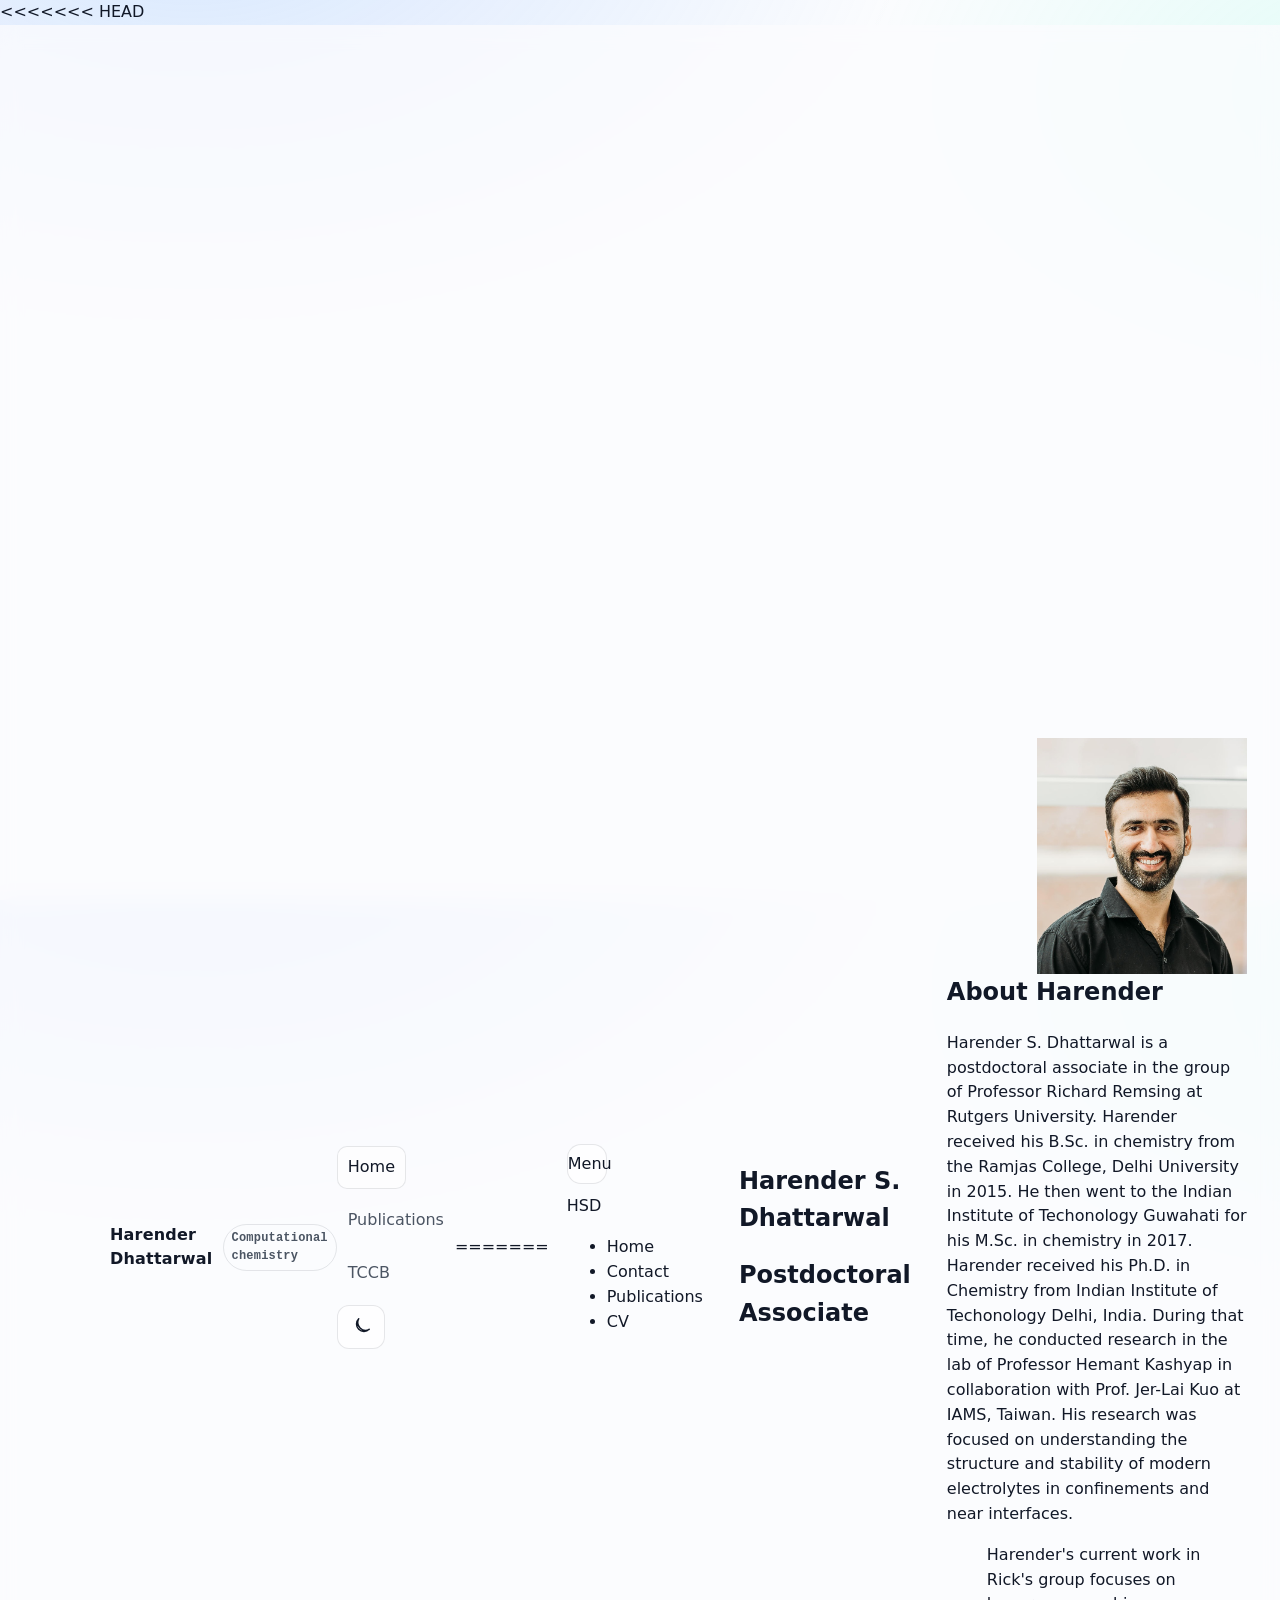
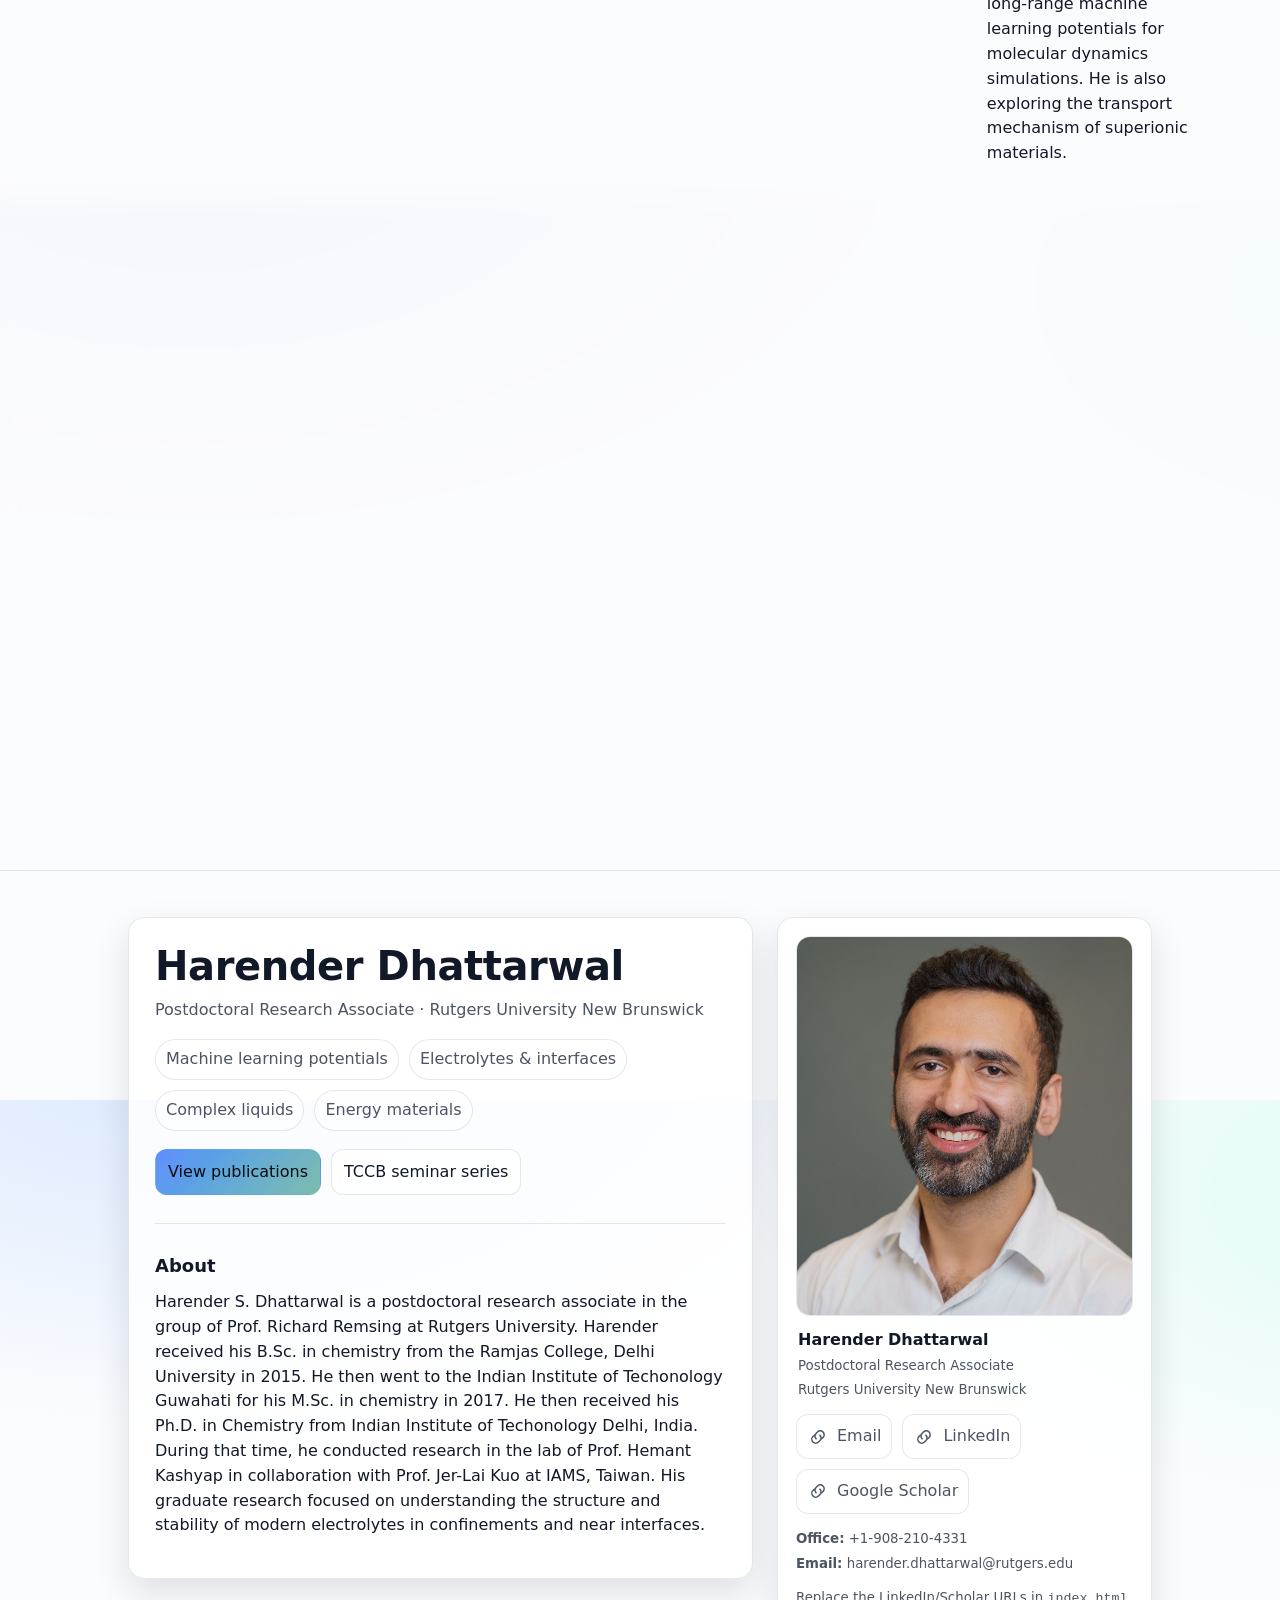
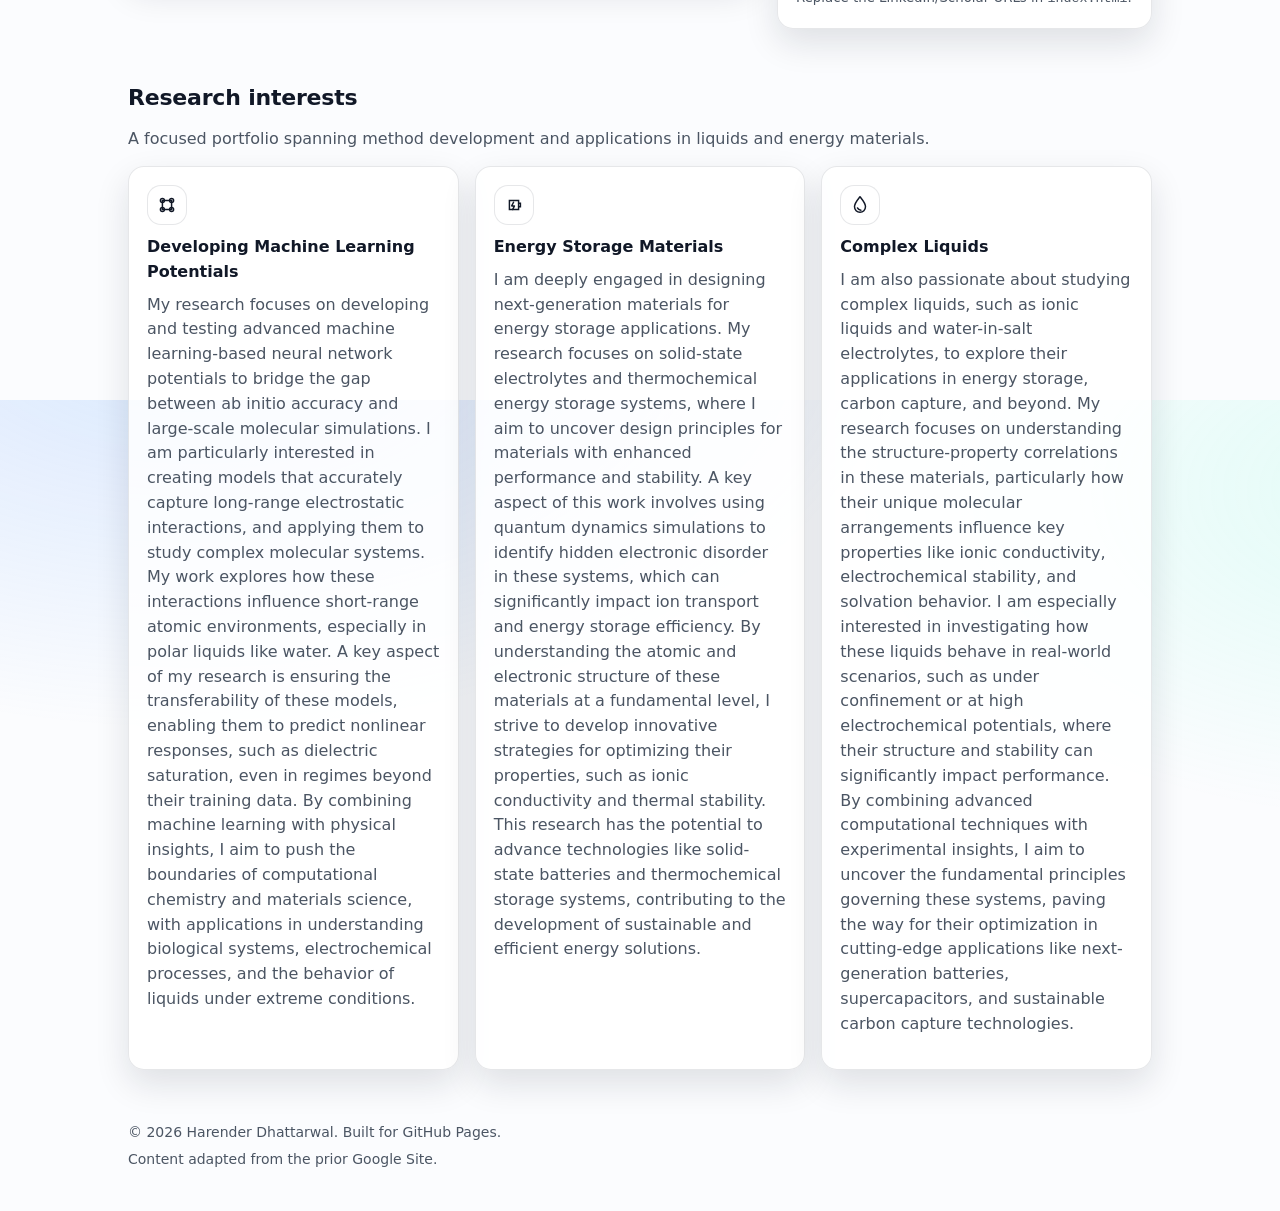
==== index.html @ f53a87b5 "Update index.html" ====
<!doctype html>
<html lang="en">
<head>
  <meta charset="utf-8">
  <meta name="viewport" content="width=device-width,initial-scale=1">
  <title>Harender Dhattarwal | Postdoctoral Research Associate</title>
  <meta name="description" content="Harender Dhattarwal – Postdoctoral Research Associate at Rutgers University New Brunswick.">
  <meta name="color-scheme" content="dark light">
  <link rel="stylesheet" href="assets/css/main.css">
  <link rel="icon" href="assets/favicon.svg" type="image/svg+xml">
  <script defer src="assets/js/main.js"></script>
</head>
<body>
<a class="skip-link" href="#content">Skip to content</a>

<<<<<<< HEAD
<header class="nav">
  <div class="container nav-inner">
    <a class="brand" href="./">
      <span>Harender Dhattarwal</span>
      <span class="badge">Computational chemistry</span>
    </a>
    <nav class="nav-links" aria-label="Primary">
      <a href="./" aria-current="page">Home</a>
      <a href="publications/">Publications</a>
      <a href="tccb/">TCCB</a>
      <button class="btn" id="themeToggle" type="button" aria-label="Toggle theme">
        <svg width="22" height="22" viewBox="0 0 24 24" fill="none" aria-hidden="true">
  <path d="M21 14.5A8.5 8.5 0 0 1 9.5 3a7 7 0 1 0 11.5 11.5Z" stroke="currentColor" stroke-width="1.6" stroke-linejoin="round"/>
</svg>
      </button>
    </nav>
=======

      <!-- Header-->
      <header class="main-header">
        <div class="first-nav">
          <div class="container">
              <!-- <a class="first-nav__navcontrol icon icon_menu js-navcontrol" href="#">Menu</a> -->
              <a class="first-nav__navcontrol icon icon_menu js-navcontrol">Menu</a>
          </div>
        </div>
        <div class="second-nav js-nav">
          <div class="container">
            <a class="second-nav__logo">
            <span>HSD</span></a>
            <nav class="menu">
              <ul>
                <li><a class="js-link js-anchor is-selected" href="#home">Home</a></li>
                <!-- <li><a class="js-link js-anchor" href="#about">About</a></li>
                <li><a class="js-link js-anchor" href="#research">Research</a></li>
                <li><a class="js-link js-anchor" href="#news">Recent News</a></li> -->
                <li><a class="js-link js-anchor" href="#contacts">Contact</a></li>
                <li><a class="js-link js-anchor" href="publications.html">Publications</a></li>
                <li><a class="js-link js-anchor" href="static/files/CV.pdf">CV</a></li>
              </ul>
            </nav>
          </div>
        </div>
      </header>


      <!-- Home section-->
      <section class="home-section" id="home">
      <div class="home-section__bg"></div>
      <div class="home-section__overlay">
      <div class="container">
        <header class="home-section__header">
          <h1>Harender S. Dhattarwal</h1>
          <h2>Postdoctoral Associate</h2>
        </header>
      </div>
      </div>
      </section>


      <!-- About section-->
      <section class="about-section" id="about">
        <div class="container">
          <img src="static/images/ProfilePic.jpg" alt="Avatar" class="" style="width:210px;float:left;margin-left:90px;margin-top:5px">
          <div class="about-card">
            <header class="about-card__header">
              <h2>About Harender</h2>
              <!-- <h4>Curabitur accumsan nulla ut velit facilisis</h4> -->
            </header>
          <div class="about-card__info">
            <p>Harender S. Dhattarwal is a postdoctoral associate in the group of Professor Richard Remsing at Rutgers University.
              Harender received his B.Sc. in chemistry from the Ramjas College, Delhi University in 2015. He then went to the Indian Institute of Techonology Guwahati for his M.Sc. in chemistry in 2017.
              Harender received his Ph.D. in Chemistry from Indian Institute of Techonology Delhi, India. During that time, he conducted research in the lab of Professor Hemant Kashyap in collaboration with Prof. Jer-Lai Kuo at IAMS, Taiwan. His research was focused on understanding the structure and stability of modern electrolytes in confinements and near interfaces.</p>
            <blockquote>
              <p>Harender's current work in Rick's group focuses on long-range machine learning potentials for molecular dynamics simulations. He is also exploring the transport mechanism of superionic materials.</p>
            </blockquote>
            <!-- <p class="about-card__info-status">
              <span>Current status:</span> Available for hire
            </p> -->
          </div>
        </div>
      </div>
      </section>

      <!-- Bio-data-->
<!--      <div class="advantages">
        <h2>Bio-sketch</h2>
        <blockquote>
          <p>Postdoctoral Associate, Supervisor: Prof Richard C. Remsing: Rutgers University - New Brunswick, New Jersy, USA </p>
          <p>PhD, Supervisor: Prof Hemant K. Kashyap: Indian Institute of Techonology Delhi, New Delhi, India, Co-Supervisor: Prof Jer-Lai Kuo, Institute of Atomic and Molecular Sciences, Taipei, Taiwan </p>
        </blockquote>
          </div> -->


      <!-- Projects section-->
      <section class="common-section" id="research">
      <div class="container">
        <header class="common-section__header">
          <h2>Research interests</h2>
          <!-- <h4>Lorem ipsum dolor sit amet, consectetur adipiscing elit. Curabitur aliquam interdum tortor</h4> -->
        </header>

      <div class="grid-container-custom">

        <ul class="projects">
          <li class="projects__step projects__step_first">
            <div class="projects__step-icon icon icon_ml is-active"></div>
          </li>
          <li class="projects__step-info projects__step-info_first is-active">
            <h3><span>Machine Learning</span> &mdash; Neural Network Potentials</h3>
            <p>Our work in this area involves developing machine learning models which can implicitly describing long-range interactions in solutions and material interfaces.</p>
          </li>
          <li class="projects__step projects__step_second">
            <div class="projects__step-icon icon icon_batt">
            </div>
          </li>
          <li class="projects__step-info projects__step-info_second">
            <h3><span>Energy Storage Materials</span> &mdash; Solid state electrolytes</h3>
            <p>We work on understanding the conduction mechanism in solid state superionic counductors. I also work on understanding the formation mechanism of solid electrolytes interphase (SEI) in dilute and high concenctration electrolytes which are suitable for lithium metal batteries.</p>
          </li>
          <li class="projects__step projects__step_third">
            <div class="projects__step-icon icon icon_he"></div>
          </li>
          <li class="projects__step-info projects__step-info_third">
            <h3><span>Complex Liquids</span> &mdash; Water-in-salt, Ionic Liquds, and Hybrid Solutions</h3>
            <p>My work in this area is focussed on understanding the microscopic arrangement of particles underpinning of structural behavior of complex liquids.</p>
          </li>
        </ul>
      </div>
      </div>
      </section>


      <!-- News section-->
      <section class="common-section" id="news">
        <div class="container">
          <header class="common-section__header">
            <h2>Recent News</h2>
            <!-- <p>Aenean sagittis, turpis ac fermentum elementum, lorem urna lobortis eros, nec ultrices sem tortor sit amet elit</p> -->
          </header>
          <div class="grid-container">

            <ul class="testimonials">
              <li class="testimonials__item">
                <!-- <img src="static/images/logos/placeholder.png" alt="Lorem ipsum dolor sit amet"> -->
                <p><b>New review in The Chemical Record</b></p>
                <p>Biocompatible ionic liquids containing cholinium cation and amino acid anions are non-toxic and environment friendly. In this review we deliberate the advancement to comprehend the molecular-level arrangement of these biocompatible ionic liquids.</p>
                <blockquote>
                  <cite>
                    <span class="name">Mar 17,</span>
                    <span class="role"> 2023</span>
                  </cite>
                </blockquote>
              </li>
              <li class="testimonials__item">
                <!-- <img src="static/images/logos/placeholder.png" alt="Lorem ipsum dolor sit amet"> -->
                <p><b>Our article on long-range neural network is now available on arXiv</b></p>
                  <!-- <p class="icon icon_ql"> -->
                  <p>We use self consistent field neural network (SCFNN) model trained on long-range interaction to predict the dielectric saturation in water.</p>
                  <blockquote>
                  <cite>
                    <span class="name">Jan 17,</span>
                    <span class="role"> 2023</span>
                  </cite>
                </blockquote>
              </li>
            </ul>

            <ul class="testimonials">
              <li class="testimonials__item">
                <!-- <img src="static/images/logos/placeholder.png" alt="Lorem ipsum dolor sit amet"> -->
                <!-- <p class="icon icon_ql"> -->
                  <p><b>New article on IL salt mixture</b></p>
                  <p>Our new article in JCP where we examine the microscopic structure and dynamics of pure Pyrr<sub>1,3</sub>FTA IL and its mixture with NaFTA salt using atomistic molecular dynamics simulations.</p>
                <blockquote>
                <cite>
                    <span class="name">Jun 10,</span>
                    <span class="role"> 2022</span>
                  </cite>
                </blockquote>
              </li>

              <li class="testimonials__item">
                <!-- <img src="static/images/logos/placeholder.png" alt="Lorem ipsum dolor sit amet"> -->
                  <!-- <p class="icon icon_ql"> -->
                  <p><b>ChemPhysChem review on hyrdrophobic DESs</b></p>
                  <p>A collective outlook on the most recent advancement in understanding the microstructure and dynamics associated with hydrophobic deep eutectic solvents (HDESs) is presented. An overview on how the integration of experiments and computational techniques can help understand the mechanism of extraction using HDESs is also provided.</p>
                <blockquote>
                <cite>
                    <span class="name">Jan 17,</span>
                    <span class="role"> 2023</span>
                  </cite>
                </blockquote>
              </li>
            </ul>
          </div>
        </div>
      </section>

      <!-- Contacts section-->
      <div class="contacts-section" id="contacts">
        <div class="container"><section class="contact-card">
          <header class="contact-card__header">
            <h2>Contact information</h2>
            <!-- <h4>Mauris leo nisl, malesuada id faucibus non, gravida sit amet lectus</h4> -->
          </header>
          <div class="contact-info">
            <!-- <div class="contact-info__logo">HSD</div> -->
            <div class="contact-info__group">
              <!-- <div class="contact-info__additional">
              <p>Have any question?</p>
              <p>Want to collaborate?</p>
            </div> -->
            <div class="contact-info__vcard vcard">
              <h4 class="fn org">Harender Singh Dhattarwal</h4>
              <p class="role title">Department of Chemistry and Chemical Biology</p>
              <p class="role title">Rutgers University-New Brunswick</p>
              <p class="icon icon_location">
                <a class="adr js-anchor" href="#gmap">
                  <span class="country-name">Piscataway</span>,&nbsp;
                  <span class="locality">NJ (USA)</span>
                </a>
              </p>
              <p class="icon icon_mail">
                <a class="email" href="mailto:harender.dhattarwal@rutgers.edu">harender.dhattarwal@rutgers.edu</a>
              </p>
              <!-- <p class="icon icon_mail">
                <a class="email" href="mailto:1harendersingh1@gmail.com">1harendersingh1@gmail.com</a>
              </p> -->
              <p class="icon icon_phone">
                <a class="email" href="tel:+19082104331">+1-908-201-4331</a>
              </p>
              <!-- <p class="icon icon_phone">
                <a class="email" href="tel:+918826772839">+91-882-677-2839</a>
              </p> -->
            </div>
            <ul class="contact-info__social">
              <li>
                <a class="ai ai-google-scholar ai-2x" rel="nofollow" href="https://scholar.google.com/citations?hl=en&user=Y4dvObYAAAAJ&view_op=list_works&authuser=1&sortby=pubdate">My Google Scholar</a>
              </li>
              <li>
                <a class="ai ai-researchgate ai-2x" rel="nofollow" href="https://www.researchgate.net/profile/Harender-Dhattarwal">My ResearchGate</a>
              </li>
              <li>
                <a class="icon icon_twi" rel="nofollow" href="https://twitter.com/HSDhattarwal">My Twitter</a>
              </li>
              <li>
                <a class="icon icon_in" rel="nofollow" href="https://www.linkedin.com/in/hrendrsingh/">My Linkedin profile</a>
              </li>
              <li>
                <a class="ai ai-orcid ai-2x" rel="nofollow" href="https://orcid.org/0000-0001-6074-6734">My OrcID</a>
              </li>
              <li>
                <a class="ai ai-cv ai-2x" rel="nofollow" href="static/files/CV.pdf">My CV</a>
              </li>
            </ul>
          </div>
        </div>
      </section>
    </div>
    <div class="gmap" id="gmap"></div>
>>>>>>> 19b458a75512083376f544cc6478de2cb9ed1075
  </div>
</header>

<main id="content">
  <section class="hero">
    <div class="container hero-grid">
      <div class="card hero-card">
        <h1>Harender Dhattarwal</h1>
        <div class="lead">Postdoctoral Research Associate · Rutgers University New Brunswick</div>
        <div class="kv" aria-label="Highlights">
          <div class="pill">Machine learning potentials</div>
          <div class="pill">Electrolytes & interfaces</div>
          <div class="pill">Complex liquids</div>
          <div class="pill">Energy materials</div>
        </div>
        <div class="actions">
          <a class="btn primary" href="publications/">View publications</a>
          <a class="btn" href="tccb/">TCCB seminar series</a>
        </div>
        <hr>
        <h2 style="margin:0 0 10px; font-size:18px">About</h2>
        <p>Harender S. Dhattarwal is a postdoctoral research associate in the group of Prof. Richard Remsing at Rutgers University. Harender received his B.Sc. in chemistry from the Ramjas College, Delhi University in 2015. He then went to the Indian Institute of Techonology Guwahati for his M.Sc. in chemistry in 2017. He then received his Ph.D. in Chemistry from Indian Institute of Techonology Delhi, India. During that time, he conducted research in the lab of Prof. Hemant Kashyap in collaboration with Prof. Jer-Lai Kuo at IAMS, Taiwan. His graduate research focused on understanding the structure and stability of modern electrolytes in confinements and near interfaces.</p>
      </div>

      <aside class="card profile" aria-label="Profile card">
        <img src="assets/img/headshot.png" alt="Portrait photo">
        <div class="meta">
          <div class="name">Harender Dhattarwal</div>
          <small>Postdoctoral Research Associate</small><br>
          <small>Rutgers University New Brunswick</small>
        </div>
        <div class="social" aria-label="Links">
          <a href="mailto:harender.dhattarwal@rutgers.edu"><svg width="22" height="22" viewBox="0 0 24 24" fill="none" aria-hidden="true">
  <path d="M10 14a4 4 0 0 1 0-6l1.5-1.5a4 4 0 0 1 6 6L16 14" stroke="currentColor" stroke-width="1.6" stroke-linecap="round" stroke-linejoin="round"/>
  <path d="M14 10a4 4 0 0 1 0 6L12.5 17.5a4 4 0 0 1-6-6L8 10" stroke="currentColor" stroke-width="1.6" stroke-linecap="round" stroke-linejoin="round"/>
</svg> Email</a>
          <a href="https://www.linkedin.com/in/REPLACE_ME/" target="_blank" rel="noopener"><svg width="22" height="22" viewBox="0 0 24 24" fill="none" aria-hidden="true">
  <path d="M10 14a4 4 0 0 1 0-6l1.5-1.5a4 4 0 0 1 6 6L16 14" stroke="currentColor" stroke-width="1.6" stroke-linecap="round" stroke-linejoin="round"/>
  <path d="M14 10a4 4 0 0 1 0 6L12.5 17.5a4 4 0 0 1-6-6L8 10" stroke="currentColor" stroke-width="1.6" stroke-linecap="round" stroke-linejoin="round"/>
</svg> LinkedIn</a>
          <a href="https://scholar.google.com/citations?user=REPLACE_ME" target="_blank" rel="noopener"><svg width="22" height="22" viewBox="0 0 24 24" fill="none" aria-hidden="true">
  <path d="M10 14a4 4 0 0 1 0-6l1.5-1.5a4 4 0 0 1 6 6L16 14" stroke="currentColor" stroke-width="1.6" stroke-linecap="round" stroke-linejoin="round"/>
  <path d="M14 10a4 4 0 0 1 0 6L12.5 17.5a4 4 0 0 1-6-6L8 10" stroke="currentColor" stroke-width="1.6" stroke-linecap="round" stroke-linejoin="round"/>
</svg> Google Scholar</a>
        </div>
        <div style="margin-top:12px">
          <small><b>Office:</b> +1-908-210-4331<br>
          <b>Email:</b> harender.dhattarwal@rutgers.edu</small>
        </div>
        <div style="margin-top:10px">
          <small>Replace the LinkedIn/Scholar URLs in <span style="font-family:var(--mono)">index.html</span>.</small>
        </div>
      </aside>
    </div>
  </section>

  <section class="section">
    <div class="container">
      <h2>Research interests</h2>
      <p class="sub">A focused portfolio spanning method development and applications in liquids and energy materials.</p>
      <div class="grid-3">
        <div class="card interest">
  <div class="icon"><svg width="22" height="22" viewBox="0 0 24 24" fill="none" aria-hidden="true">
  <path d="M7 7h10M7 17h10" stroke="currentColor" stroke-width="1.6" stroke-linecap="round"/>
  <path d="M7 7v10M17 7v10" stroke="currentColor" stroke-width="1.6" stroke-linecap="round"/>
  <circle cx="7" cy="7" r="2.2" stroke="currentColor" stroke-width="1.6"/>
  <circle cx="17" cy="7" r="2.2" stroke="currentColor" stroke-width="1.6"/>
  <circle cx="7" cy="17" r="2.2" stroke="currentColor" stroke-width="1.6"/>
  <circle cx="17" cy="17" r="2.2" stroke="currentColor" stroke-width="1.6"/>
</svg></div>
  <h3>Developing Machine Learning Potentials</h3>
  <p>My research focuses on developing and testing advanced machine learning-based neural network potentials to bridge the gap between ab initio accuracy and large-scale molecular simulations. I am particularly interested in creating models that accurately capture long-range electrostatic interactions, and applying them to study complex molecular systems. My work explores how these interactions influence short-range atomic environments, especially in polar liquids like water. A key aspect of my research is ensuring the transferability of these models, enabling them to predict nonlinear responses, such as dielectric saturation, even in regimes beyond their training data. By combining machine learning with physical insights, I aim to push the boundaries of computational chemistry and materials science, with applications in understanding biological systems, electrochemical processes, and the behavior of liquids under extreme conditions.</p>
</div>
<div class="card interest">
  <div class="icon"><svg width="22" height="22" viewBox="0 0 24 24" fill="none" aria-hidden="true">
  <path d="M7 7h10v10H7V7Z" stroke="currentColor" stroke-width="1.6" />
  <path d="M17 10h2v4h-2" stroke="currentColor" stroke-width="1.6" stroke-linecap="round"/>
  <path d="M11.5 9l-2 4h3l-2 4" stroke="currentColor" stroke-width="1.6" stroke-linecap="round" stroke-linejoin="round"/>
</svg></div>
  <h3>Energy Storage Materials</h3>
  <p>I am deeply engaged in designing next-generation materials for energy storage applications. My research focuses on solid-state electrolytes and thermochemical energy storage systems, where I aim to uncover design principles for materials with enhanced performance and stability. A key aspect of this work involves using quantum dynamics simulations to identify hidden electronic disorder in these systems, which can significantly impact ion transport and energy storage efficiency. By understanding the atomic and electronic structure of these materials at a fundamental level, I strive to develop innovative strategies for optimizing their properties, such as ionic conductivity and thermal stability. This research has the potential to advance technologies like solid-state batteries and thermochemical storage systems, contributing to the development of sustainable and efficient energy solutions.</p>
</div>
<div class="card interest">
  <div class="icon"><svg width="22" height="22" viewBox="0 0 24 24" fill="none" aria-hidden="true">
  <path d="M12 3c2.5 3.2 6 6.6 6 11a6 6 0 1 1-12 0c0-4.4 3.5-7.8 6-11Z" stroke="currentColor" stroke-width="1.6" stroke-linejoin="round"/>
  <path d="M9.2 15.2c.7 1.5 2 2.3 3.8 2.5" stroke="currentColor" stroke-width="1.6" stroke-linecap="round"/>
</svg></div>
  <h3>Complex Liquids</h3>
  <p>I am also passionate about studying complex liquids, such as ionic liquids and water-in-salt electrolytes, to explore their applications in energy storage, carbon capture, and beyond. My research focuses on understanding the structure-property correlations in these materials, particularly how their unique molecular arrangements influence key properties like ionic conductivity, electrochemical stability, and solvation behavior. I am especially interested in investigating how these liquids behave in real-world scenarios, such as under confinement or at high electrochemical potentials, where their structure and stability can significantly impact performance. By combining advanced computational techniques with experimental insights, I aim to uncover the fundamental principles governing these systems, paving the way for their optimization in cutting-edge applications like next-generation batteries, supercapacitors, and sustainable carbon capture technologies.</p>
</div>
      </div>
    </div>
  </section>
</main>

<footer class="footer">
  <div class="container">
    <div>© 2026 Harender Dhattarwal. Built for GitHub Pages.</div>
    <div style="margin-top:6px">Content adapted from the prior Google Site.</div>
  </div>
</footer>
</body>
</html>
---- assets/css/main.css ----
:root{
  --bg: #0b0d10;
  --panel: #12161c;
  --text: #e9eef5;
  --muted: #b8c2cf;
  --border: rgba(255,255,255,.10);
  --shadow: 0 14px 34px rgba(0,0,0,.40);
  --accent: #6aa7ff;
  --accent-2: #6dffd7;
  --maxw: 1060px;
  --radius: 16px;
  --radius-sm: 12px;
  --mono: ui-monospace, SFMono-Regular, Menlo, Monaco, Consolas, "Liberation Mono", "Courier New", monospace;
  --sans: ui-sans-serif, system-ui, -apple-system, Segoe UI, Roboto, Helvetica, Arial, "Apple Color Emoji","Segoe UI Emoji";
}

@media (prefers-color-scheme: light){
  :root{
    --bg: #fbfcfe;
    --panel: #ffffff;
    --text: #111827;
    --muted: #4b5563;
    --border: rgba(17,24,39,.10);
    --shadow: 0 14px 34px rgba(17,24,39,.12);
    --accent: #1f5eff;
    --accent-2: #007a5a;
  }
}

[data-theme="light"]{
  --bg: #fbfcfe;
  --panel: #ffffff;
  --text: #111827;
  --muted: #4b5563;
  --border: rgba(17,24,39,.10);
  --shadow: 0 14px 34px rgba(17,24,39,.12);
  --accent: #1f5eff;
  --accent-2: #007a5a;
}
[data-theme="dark"]{
  --bg: #0b0d10;
  --panel: #12161c;
  --text: #e9eef5;
  --muted: #b8c2cf;
  --border: rgba(255,255,255,.10);
  --shadow: 0 14px 34px rgba(0,0,0,.40);
  --accent: #6aa7ff;
  --accent-2: #6dffd7;
}

*{box-sizing:border-box}
html,body{height:100%}
body{
  margin:0;
  font-family: var(--sans);
  background: radial-gradient(1200px 700px at 15% -10%, rgba(106,167,255,.25), transparent 60%),
              radial-gradient(1000px 600px at 110% 10%, rgba(109,255,215,.18), transparent 55%),
              var(--bg);
  color: var(--text);
  line-height: 1.55;
}

a{color:inherit; text-decoration:none}
a:hover{color: var(--accent)}
p{margin:0 0 14px}
small{color: var(--muted)}
hr{border:0; border-top:1px solid var(--border); margin:28px 0}

.container{max-width: var(--maxw); margin:0 auto; padding:0 18px}

.skip-link{
  position:absolute; left:-999px; top:auto; width:1px; height:1px; overflow:hidden;
}
.skip-link:focus{
  left:18px; top:16px; width:auto; height:auto;
  background: var(--panel); border:1px solid var(--border);
  padding:10px 12px; border-radius:10px; z-index:999;
}

.nav{
  position:sticky; top:0; z-index:50;
  backdrop-filter: blur(10px);
  background: color-mix(in srgb, var(--bg) 78%, transparent);
  border-bottom: 1px solid var(--border);
}
.nav-inner{
  display:flex; align-items:center; justify-content:space-between;
  padding:12px 0;
}
.brand{
  display:flex; gap:10px; align-items:center;
  font-weight: 650;
  letter-spacing: .2px;
}
.badge{
  font-family: var(--mono);
  font-size: 12px;
  padding: 4px 8px;
  border: 1px solid var(--border);
  border-radius: 999px;
  color: var(--muted);
}
.nav-links{display:flex; gap:10px; align-items:center; flex-wrap:wrap}
.nav-links a{
  padding:8px 10px;
  border-radius: 10px;
  border: 1px solid transparent;
  color: var(--muted);
}
.nav-links a[aria-current="page"]{
  color: var(--text);
  border-color: var(--border);
  background: color-mix(in srgb, var(--panel) 60%, transparent);
}
.btn{
  display:inline-flex; gap:8px; align-items:center; justify-content:center;
  padding:10px 12px;
  border-radius: 12px;
  border:1px solid var(--border);
  background: color-mix(in srgb, var(--panel) 70%, transparent);
  color: var(--text);
  box-shadow: none;
  cursor:pointer;
}
.btn:hover{border-color: color-mix(in srgb, var(--accent) 45%, var(--border));}
.btn:active{transform: translateY(1px)}
.btn.primary{
  background: linear-gradient(135deg, color-mix(in srgb, var(--accent) 70%, transparent), color-mix(in srgb, var(--accent-2) 50%, transparent));
  border-color: transparent;
  color: #0b0d10;
}

.hero{
  padding:46px 0 26px;
}
.hero-grid{
  display:grid;
  grid-template-columns: 1.25fr .75fr;
  gap: 24px;
  align-items: start;
}
@media (max-width: 900px){
  .hero-grid{grid-template-columns: 1fr; }
}

.card{
  background: color-mix(in srgb, var(--panel) 82%, transparent);
  border: 1px solid var(--border);
  border-radius: var(--radius);
  box-shadow: var(--shadow);
}

.hero-card{
  padding: 26px;
}
.hero h1{
  margin:0;
  font-size: 40px;
  line-height: 1.1;
  letter-spacing: -0.4px;
}
@media (max-width: 520px){
  .hero h1{font-size: 34px;}
}
.lead{
  color: var(--muted);
  margin-top: 10px;
  font-size: 16px;
}
.kv{
  margin-top: 16px;
  display:flex;
  gap:10px;
  flex-wrap:wrap;
}
.kv .pill{
  border:1px solid var(--border);
  border-radius: 999px;
  padding: 7px 10px;
  color: var(--muted);
  background: color-mix(in srgb, var(--panel) 60%, transparent);
}
.actions{
  margin-top: 18px;
  display:flex; gap:10px; flex-wrap:wrap;
}

.profile{
  padding: 18px;
}
.profile img{
  width:100%;
  border-radius: 14px;
  border:1px solid var(--border);
  display:block;
}
.profile .meta{
  padding: 12px 2px 0;
}
.profile .meta .name{
  font-weight: 650;
}
.profile .social{
  margin-top: 12px;
  display:flex; gap:10px; flex-wrap:wrap;
}
.profile .social a{
  display:inline-flex; gap:8px; align-items:center;
  padding: 9px 10px;
  border-radius: 12px;
  border:1px solid var(--border);
  color: var(--muted);
  background: color-mix(in srgb, var(--panel) 70%, transparent);
}
.profile .social a:hover{color: var(--text); border-color: color-mix(in srgb, var(--accent) 45%, var(--border));}

.section{
  padding: 26px 0;
}
.section h2{
  margin:0 0 12px;
  font-size: 22px;
  letter-spacing: -.2px;
}
.section .sub{
  color: var(--muted);
  margin: 0 0 14px;
}

.grid-3{
  display:grid;
  grid-template-columns: repeat(3, 1fr);
  gap: 16px;
}
@media (max-width: 980px){
  .grid-3{grid-template-columns: 1fr; }
}
.interest{
  padding: 18px;
}
.icon{
  width: 40px; height: 40px;
  border-radius: 14px;
  display:grid; place-items:center;
  border:1px solid var(--border);
  background: color-mix(in srgb, var(--panel) 70%, transparent);
  margin-bottom: 10px;
}
.interest h3{margin:0 0 8px; font-size: 16px;}
.interest p{color: var(--muted);}

.footer{
  padding: 26px 0 40px;
  color: var(--muted);
  font-size: 14px;
}
.footer a{color: var(--muted); text-decoration:underline; text-underline-offset:3px}
.footer a:hover{color: var(--text);}

.page-title{
  padding: 32px 0 10px;
}
.page-title h1{margin:0; font-size: 28px; letter-spacing: -.2px;}
.page-title p{color: var(--muted); margin:10px 0 0;}

.list{
  padding: 18px;
}
.list h2{margin:0 0 12px; font-size:18px;}
ol.pub{
  margin:0;
  padding-left: 18px;
}
ol.pub li{
  margin: 8px 0;
  color: var(--muted);
}
.filters{
  display:flex; gap:10px; flex-wrap:wrap;
  margin: 14px 0 0;
}
.filters input{
  width: min(420px, 100%);
  padding: 10px 12px;
  border-radius: 12px;
  border:1px solid var(--border);
  background: color-mix(in srgb, var(--panel) 75%, transparent);
  color: var(--text);
  outline:none;
}
.filters input::placeholder{color: color-mix(in srgb, var(--muted) 80%, transparent);}
.tag{
  font-family: var(--mono);
  font-size: 12px;
  border:1px solid var(--border);
  border-radius: 999px;
  padding: 6px 10px;
  color: var(--muted);
}

.table{
  width:100%;
  border-collapse: collapse;
  overflow:hidden;
  border-radius: 14px;
}
.table th, .table td{
  border-top: 1px solid var(--border);
  padding: 10px 12px;
  vertical-align: top;
}
.table th{
  text-align:left;
  color: var(--muted);
  font-weight: 600;
  font-size: 13px;
}
.table tr:first-child th, .table tr:first-child td{border-top: 0}
.table td{color: var(--text)}
.table td .muted{color: var(--muted)}
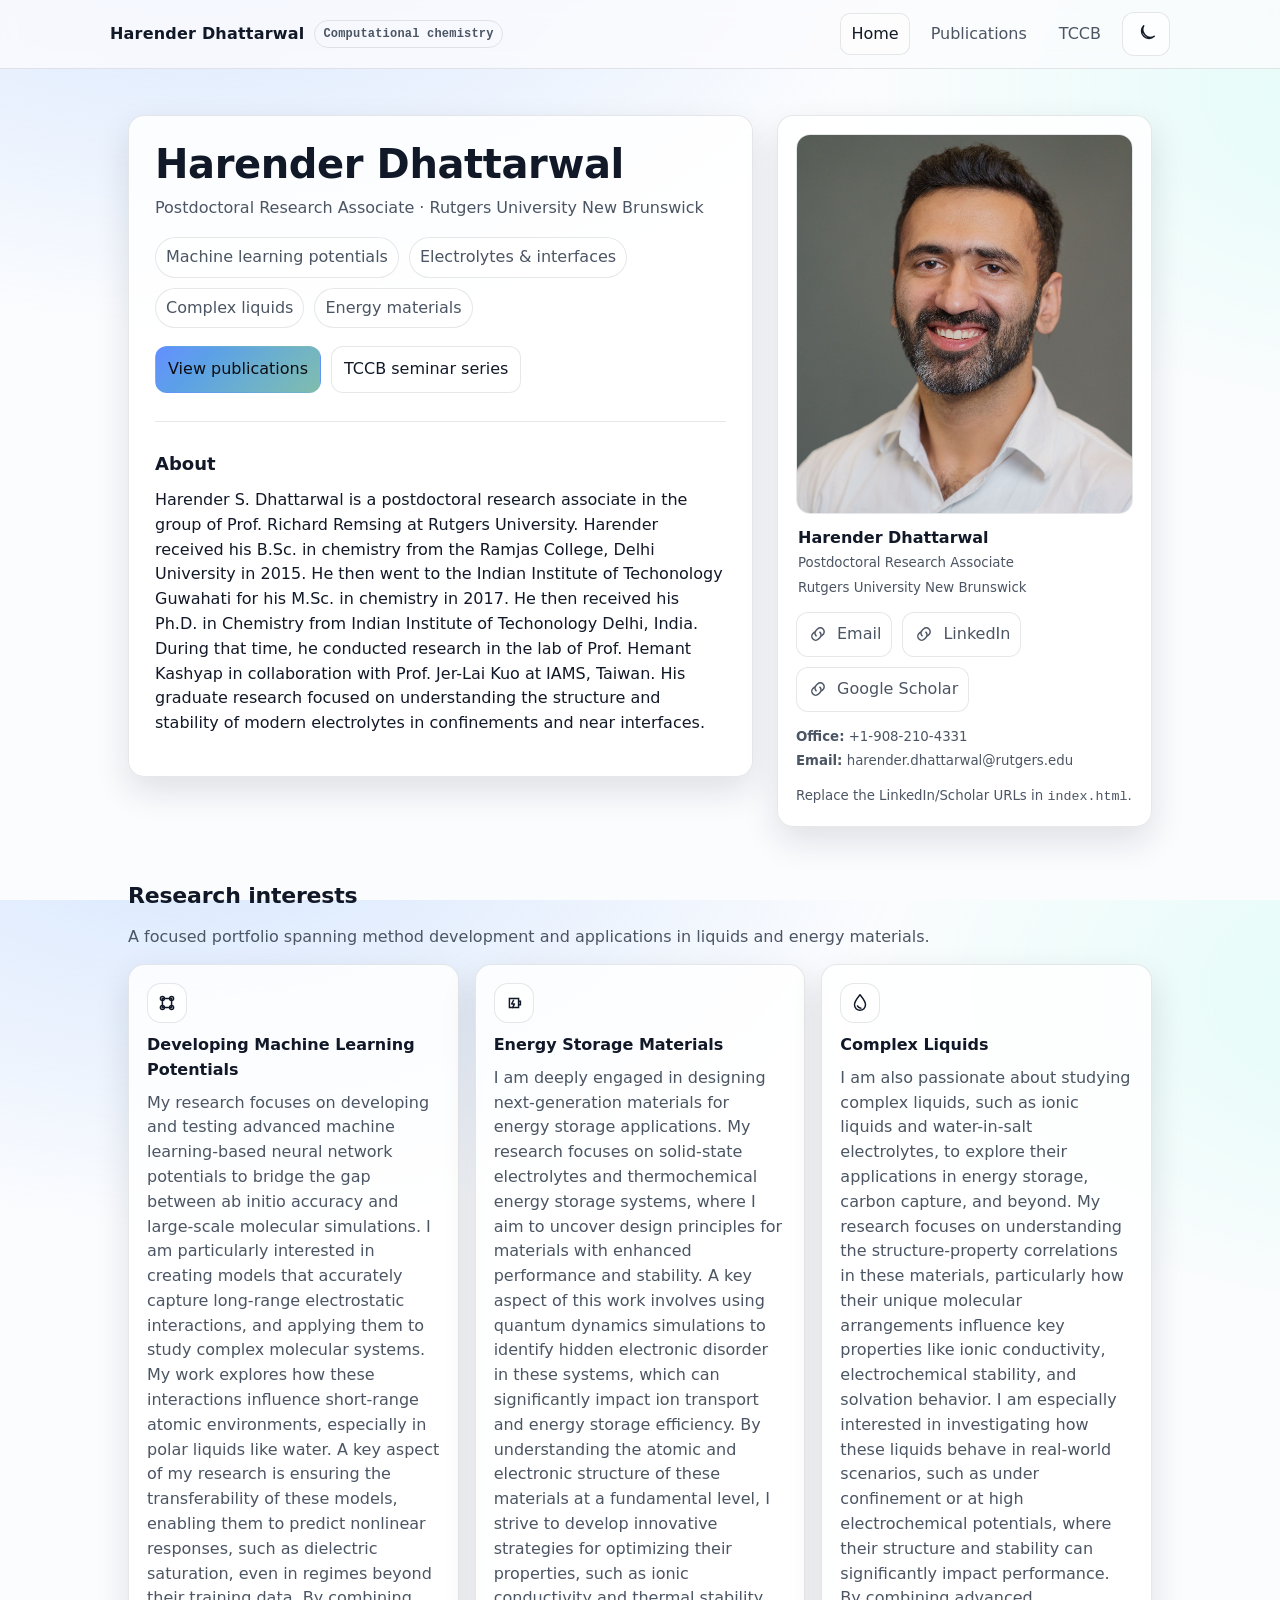
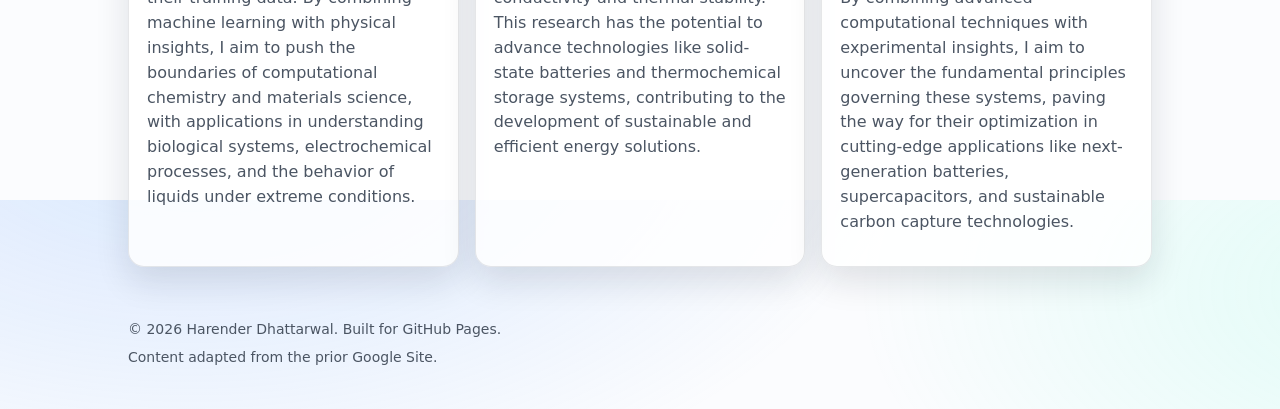
==== commit b190442b: "Create index.html" ====
--- a/index.html
+++ b/index.html
@@ -13,7 +13,6 @@
 <body>
 <a class="skip-link" href="#content">Skip to content</a>
 
-<<<<<<< HEAD
 <header class="nav">
   <div class="container nav-inner">
     <a class="brand" href="./">
@@ -30,252 +29,6 @@
 </svg>
       </button>
     </nav>
-=======
-
-      <!-- Header-->
-      <header class="main-header">
-        <div class="first-nav">
-          <div class="container">
-              <!-- <a class="first-nav__navcontrol icon icon_menu js-navcontrol" href="#">Menu</a> -->
-              <a class="first-nav__navcontrol icon icon_menu js-navcontrol">Menu</a>
-          </div>
-        </div>
-        <div class="second-nav js-nav">
-          <div class="container">
-            <a class="second-nav__logo">
-            <span>HSD</span></a>
-            <nav class="menu">
-              <ul>
-                <li><a class="js-link js-anchor is-selected" href="#home">Home</a></li>
-                <!-- <li><a class="js-link js-anchor" href="#about">About</a></li>
-                <li><a class="js-link js-anchor" href="#research">Research</a></li>
-                <li><a class="js-link js-anchor" href="#news">Recent News</a></li> -->
-                <li><a class="js-link js-anchor" href="#contacts">Contact</a></li>
-                <li><a class="js-link js-anchor" href="publications.html">Publications</a></li>
-                <li><a class="js-link js-anchor" href="static/files/CV.pdf">CV</a></li>
-              </ul>
-            </nav>
-          </div>
-        </div>
-      </header>
-
-
-      <!-- Home section-->
-      <section class="home-section" id="home">
-      <div class="home-section__bg"></div>
-      <div class="home-section__overlay">
-      <div class="container">
-        <header class="home-section__header">
-          <h1>Harender S. Dhattarwal</h1>
-          <h2>Postdoctoral Associate</h2>
-        </header>
-      </div>
-      </div>
-      </section>
-
-
-      <!-- About section-->
-      <section class="about-section" id="about">
-        <div class="container">
-          <img src="static/images/ProfilePic.jpg" alt="Avatar" class="" style="width:210px;float:left;margin-left:90px;margin-top:5px">
-          <div class="about-card">
-            <header class="about-card__header">
-              <h2>About Harender</h2>
-              <!-- <h4>Curabitur accumsan nulla ut velit facilisis</h4> -->
-            </header>
-          <div class="about-card__info">
-            <p>Harender S. Dhattarwal is a postdoctoral associate in the group of Professor Richard Remsing at Rutgers University.
-              Harender received his B.Sc. in chemistry from the Ramjas College, Delhi University in 2015. He then went to the Indian Institute of Techonology Guwahati for his M.Sc. in chemistry in 2017.
-              Harender received his Ph.D. in Chemistry from Indian Institute of Techonology Delhi, India. During that time, he conducted research in the lab of Professor Hemant Kashyap in collaboration with Prof. Jer-Lai Kuo at IAMS, Taiwan. His research was focused on understanding the structure and stability of modern electrolytes in confinements and near interfaces.</p>
-            <blockquote>
-              <p>Harender's current work in Rick's group focuses on long-range machine learning potentials for molecular dynamics simulations. He is also exploring the transport mechanism of superionic materials.</p>
-            </blockquote>
-            <!-- <p class="about-card__info-status">
-              <span>Current status:</span> Available for hire
-            </p> -->
-          </div>
-        </div>
-      </div>
-      </section>
-
-      <!-- Bio-data-->
-<!--      <div class="advantages">
-        <h2>Bio-sketch</h2>
-        <blockquote>
-          <p>Postdoctoral Associate, Supervisor: Prof Richard C. Remsing: Rutgers University - New Brunswick, New Jersy, USA </p>
-          <p>PhD, Supervisor: Prof Hemant K. Kashyap: Indian Institute of Techonology Delhi, New Delhi, India, Co-Supervisor: Prof Jer-Lai Kuo, Institute of Atomic and Molecular Sciences, Taipei, Taiwan </p>
-        </blockquote>
-          </div> -->
-
-
-      <!-- Projects section-->
-      <section class="common-section" id="research">
-      <div class="container">
-        <header class="common-section__header">
-          <h2>Research interests</h2>
-          <!-- <h4>Lorem ipsum dolor sit amet, consectetur adipiscing elit. Curabitur aliquam interdum tortor</h4> -->
-        </header>
-
-      <div class="grid-container-custom">
-
-        <ul class="projects">
-          <li class="projects__step projects__step_first">
-            <div class="projects__step-icon icon icon_ml is-active"></div>
-          </li>
-          <li class="projects__step-info projects__step-info_first is-active">
-            <h3><span>Machine Learning</span> &mdash; Neural Network Potentials</h3>
-            <p>Our work in this area involves developing machine learning models which can implicitly describing long-range interactions in solutions and material interfaces.</p>
-          </li>
-          <li class="projects__step projects__step_second">
-            <div class="projects__step-icon icon icon_batt">
-            </div>
-          </li>
-          <li class="projects__step-info projects__step-info_second">
-            <h3><span>Energy Storage Materials</span> &mdash; Solid state electrolytes</h3>
-            <p>We work on understanding the conduction mechanism in solid state superionic counductors. I also work on understanding the formation mechanism of solid electrolytes interphase (SEI) in dilute and high concenctration electrolytes which are suitable for lithium metal batteries.</p>
-          </li>
-          <li class="projects__step projects__step_third">
-            <div class="projects__step-icon icon icon_he"></div>
-          </li>
-          <li class="projects__step-info projects__step-info_third">
-            <h3><span>Complex Liquids</span> &mdash; Water-in-salt, Ionic Liquds, and Hybrid Solutions</h3>
-            <p>My work in this area is focussed on understanding the microscopic arrangement of particles underpinning of structural behavior of complex liquids.</p>
-          </li>
-        </ul>
-      </div>
-      </div>
-      </section>
-
-
-      <!-- News section-->
-      <section class="common-section" id="news">
-        <div class="container">
-          <header class="common-section__header">
-            <h2>Recent News</h2>
-            <!-- <p>Aenean sagittis, turpis ac fermentum elementum, lorem urna lobortis eros, nec ultrices sem tortor sit amet elit</p> -->
-          </header>
-          <div class="grid-container">
-
-            <ul class="testimonials">
-              <li class="testimonials__item">
-                <!-- <img src="static/images/logos/placeholder.png" alt="Lorem ipsum dolor sit amet"> -->
-                <p><b>New review in The Chemical Record</b></p>
-                <p>Biocompatible ionic liquids containing cholinium cation and amino acid anions are non-toxic and environment friendly. In this review we deliberate the advancement to comprehend the molecular-level arrangement of these biocompatible ionic liquids.</p>
-                <blockquote>
-                  <cite>
-                    <span class="name">Mar 17,</span>
-                    <span class="role"> 2023</span>
-                  </cite>
-                </blockquote>
-              </li>
-              <li class="testimonials__item">
-                <!-- <img src="static/images/logos/placeholder.png" alt="Lorem ipsum dolor sit amet"> -->
-                <p><b>Our article on long-range neural network is now available on arXiv</b></p>
-                  <!-- <p class="icon icon_ql"> -->
-                  <p>We use self consistent field neural network (SCFNN) model trained on long-range interaction to predict the dielectric saturation in water.</p>
-                  <blockquote>
-                  <cite>
-                    <span class="name">Jan 17,</span>
-                    <span class="role"> 2023</span>
-                  </cite>
-                </blockquote>
-              </li>
-            </ul>
-
-            <ul class="testimonials">
-              <li class="testimonials__item">
-                <!-- <img src="static/images/logos/placeholder.png" alt="Lorem ipsum dolor sit amet"> -->
-                <!-- <p class="icon icon_ql"> -->
-                  <p><b>New article on IL salt mixture</b></p>
-                  <p>Our new article in JCP where we examine the microscopic structure and dynamics of pure Pyrr<sub>1,3</sub>FTA IL and its mixture with NaFTA salt using atomistic molecular dynamics simulations.</p>
-                <blockquote>
-                <cite>
-                    <span class="name">Jun 10,</span>
-                    <span class="role"> 2022</span>
-                  </cite>
-                </blockquote>
-              </li>
-
-              <li class="testimonials__item">
-                <!-- <img src="static/images/logos/placeholder.png" alt="Lorem ipsum dolor sit amet"> -->
-                  <!-- <p class="icon icon_ql"> -->
-                  <p><b>ChemPhysChem review on hyrdrophobic DESs</b></p>
-                  <p>A collective outlook on the most recent advancement in understanding the microstructure and dynamics associated with hydrophobic deep eutectic solvents (HDESs) is presented. An overview on how the integration of experiments and computational techniques can help understand the mechanism of extraction using HDESs is also provided.</p>
-                <blockquote>
-                <cite>
-                    <span class="name">Jan 17,</span>
-                    <span class="role"> 2023</span>
-                  </cite>
-                </blockquote>
-              </li>
-            </ul>
-          </div>
-        </div>
-      </section>
-
-      <!-- Contacts section-->
-      <div class="contacts-section" id="contacts">
-        <div class="container"><section class="contact-card">
-          <header class="contact-card__header">
-            <h2>Contact information</h2>
-            <!-- <h4>Mauris leo nisl, malesuada id faucibus non, gravida sit amet lectus</h4> -->
-          </header>
-          <div class="contact-info">
-            <!-- <div class="contact-info__logo">HSD</div> -->
-            <div class="contact-info__group">
-              <!-- <div class="contact-info__additional">
-              <p>Have any question?</p>
-              <p>Want to collaborate?</p>
-            </div> -->
-            <div class="contact-info__vcard vcard">
-              <h4 class="fn org">Harender Singh Dhattarwal</h4>
-              <p class="role title">Department of Chemistry and Chemical Biology</p>
-              <p class="role title">Rutgers University-New Brunswick</p>
-              <p class="icon icon_location">
-                <a class="adr js-anchor" href="#gmap">
-                  <span class="country-name">Piscataway</span>,&nbsp;
-                  <span class="locality">NJ (USA)</span>
-                </a>
-              </p>
-              <p class="icon icon_mail">
-                <a class="email" href="mailto:harender.dhattarwal@rutgers.edu">harender.dhattarwal@rutgers.edu</a>
-              </p>
-              <!-- <p class="icon icon_mail">
-                <a class="email" href="mailto:1harendersingh1@gmail.com">1harendersingh1@gmail.com</a>
-              </p> -->
-              <p class="icon icon_phone">
-                <a class="email" href="tel:+19082104331">+1-908-201-4331</a>
-              </p>
-              <!-- <p class="icon icon_phone">
-                <a class="email" href="tel:+918826772839">+91-882-677-2839</a>
-              </p> -->
-            </div>
-            <ul class="contact-info__social">
-              <li>
-                <a class="ai ai-google-scholar ai-2x" rel="nofollow" href="https://scholar.google.com/citations?hl=en&user=Y4dvObYAAAAJ&view_op=list_works&authuser=1&sortby=pubdate">My Google Scholar</a>
-              </li>
-              <li>
-                <a class="ai ai-researchgate ai-2x" rel="nofollow" href="https://www.researchgate.net/profile/Harender-Dhattarwal">My ResearchGate</a>
-              </li>
-              <li>
-                <a class="icon icon_twi" rel="nofollow" href="https://twitter.com/HSDhattarwal">My Twitter</a>
-              </li>
-              <li>
-                <a class="icon icon_in" rel="nofollow" href="https://www.linkedin.com/in/hrendrsingh/">My Linkedin profile</a>
-              </li>
-              <li>
-                <a class="ai ai-orcid ai-2x" rel="nofollow" href="https://orcid.org/0000-0001-6074-6734">My OrcID</a>
-              </li>
-              <li>
-                <a class="ai ai-cv ai-2x" rel="nofollow" href="static/files/CV.pdf">My CV</a>
-              </li>
-            </ul>
-          </div>
-        </div>
-      </section>
-    </div>
-    <div class="gmap" id="gmap"></div>
->>>>>>> 19b458a75512083376f544cc6478de2cb9ed1075
   </div>
 </header>
 
@@ -379,3 +132,4 @@
 </footer>
 </body>
 </html>
+
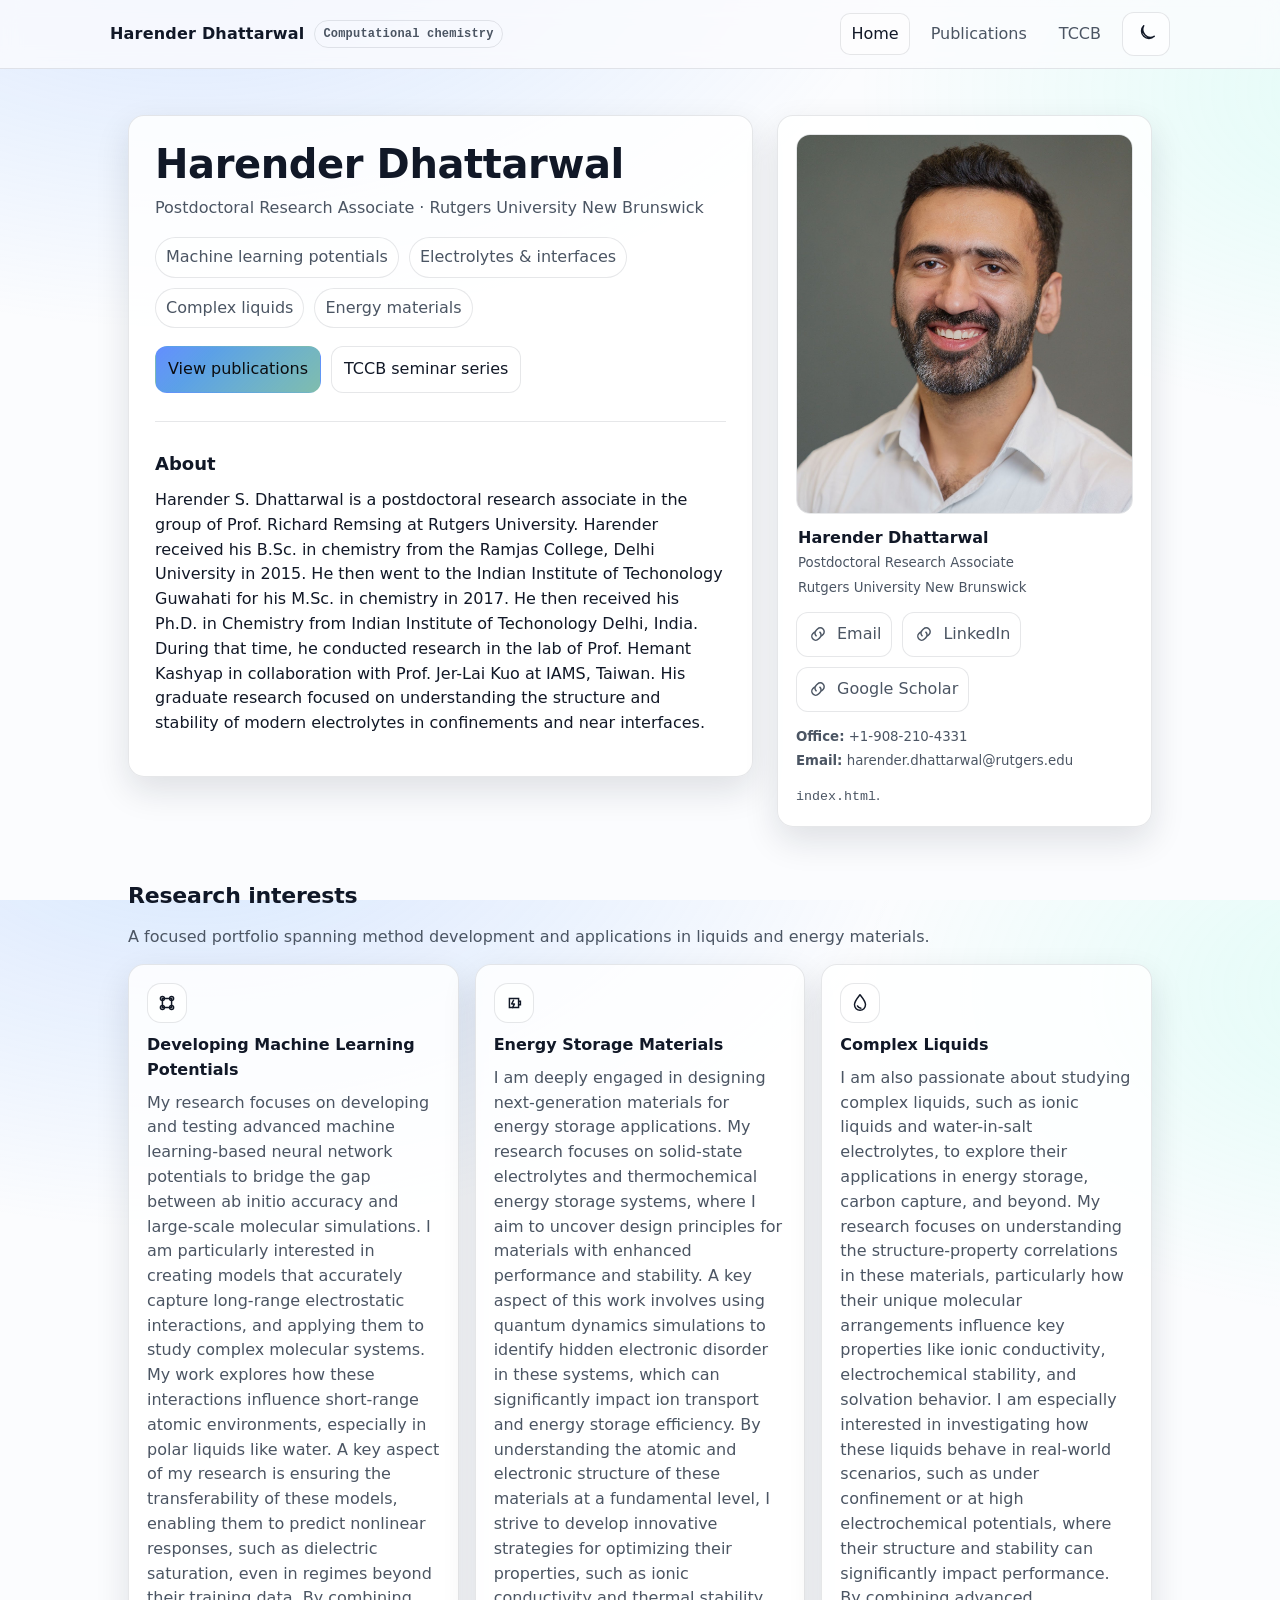
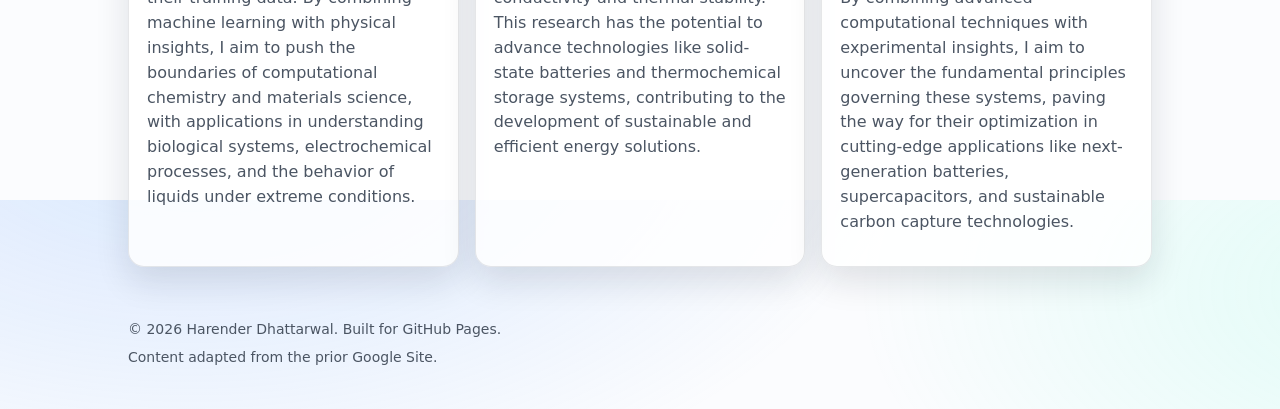
==== commit c9c96647: "Update LinkedIn/Scholar URLs in index.html" ====
--- a/index.html
+++ b/index.html
@@ -65,11 +65,11 @@
   <path d="M10 14a4 4 0 0 1 0-6l1.5-1.5a4 4 0 0 1 6 6L16 14" stroke="currentColor" stroke-width="1.6" stroke-linecap="round" stroke-linejoin="round"/>
   <path d="M14 10a4 4 0 0 1 0 6L12.5 17.5a4 4 0 0 1-6-6L8 10" stroke="currentColor" stroke-width="1.6" stroke-linecap="round" stroke-linejoin="round"/>
 </svg> Email</a>
-          <a href="https://www.linkedin.com/in/REPLACE_ME/" target="_blank" rel="noopener"><svg width="22" height="22" viewBox="0 0 24 24" fill="none" aria-hidden="true">
+          <a href="https://www.linkedin.com/in/hrendrsingh/" target="_blank" rel="noopener"><svg width="22" height="22" viewBox="0 0 24 24" fill="none" aria-hidden="true">
   <path d="M10 14a4 4 0 0 1 0-6l1.5-1.5a4 4 0 0 1 6 6L16 14" stroke="currentColor" stroke-width="1.6" stroke-linecap="round" stroke-linejoin="round"/>
   <path d="M14 10a4 4 0 0 1 0 6L12.5 17.5a4 4 0 0 1-6-6L8 10" stroke="currentColor" stroke-width="1.6" stroke-linecap="round" stroke-linejoin="round"/>
 </svg> LinkedIn</a>
-          <a href="https://scholar.google.com/citations?user=REPLACE_ME" target="_blank" rel="noopener"><svg width="22" height="22" viewBox="0 0 24 24" fill="none" aria-hidden="true">
+          <a href="https://scholar.google.com/citations?hl=en&user=Y4dvObYAAAAJ&view_op=list_works&authuser=1&sortby=pubdate" target="_blank" rel="noopener"><svg width="22" height="22" viewBox="0 0 24 24" fill="none" aria-hidden="true">
   <path d="M10 14a4 4 0 0 1 0-6l1.5-1.5a4 4 0 0 1 6 6L16 14" stroke="currentColor" stroke-width="1.6" stroke-linecap="round" stroke-linejoin="round"/>
   <path d="M14 10a4 4 0 0 1 0 6L12.5 17.5a4 4 0 0 1-6-6L8 10" stroke="currentColor" stroke-width="1.6" stroke-linecap="round" stroke-linejoin="round"/>
 </svg> Google Scholar</a>
@@ -79,7 +79,7 @@
           <b>Email:</b> harender.dhattarwal@rutgers.edu</small>
         </div>
         <div style="margin-top:10px">
-          <small>Replace the LinkedIn/Scholar URLs in <span style="font-family:var(--mono)">index.html</span>.</small>
+          <small>  <span style="font-family:var(--mono)">index.html</span>.</small>
         </div>
       </aside>
     </div>
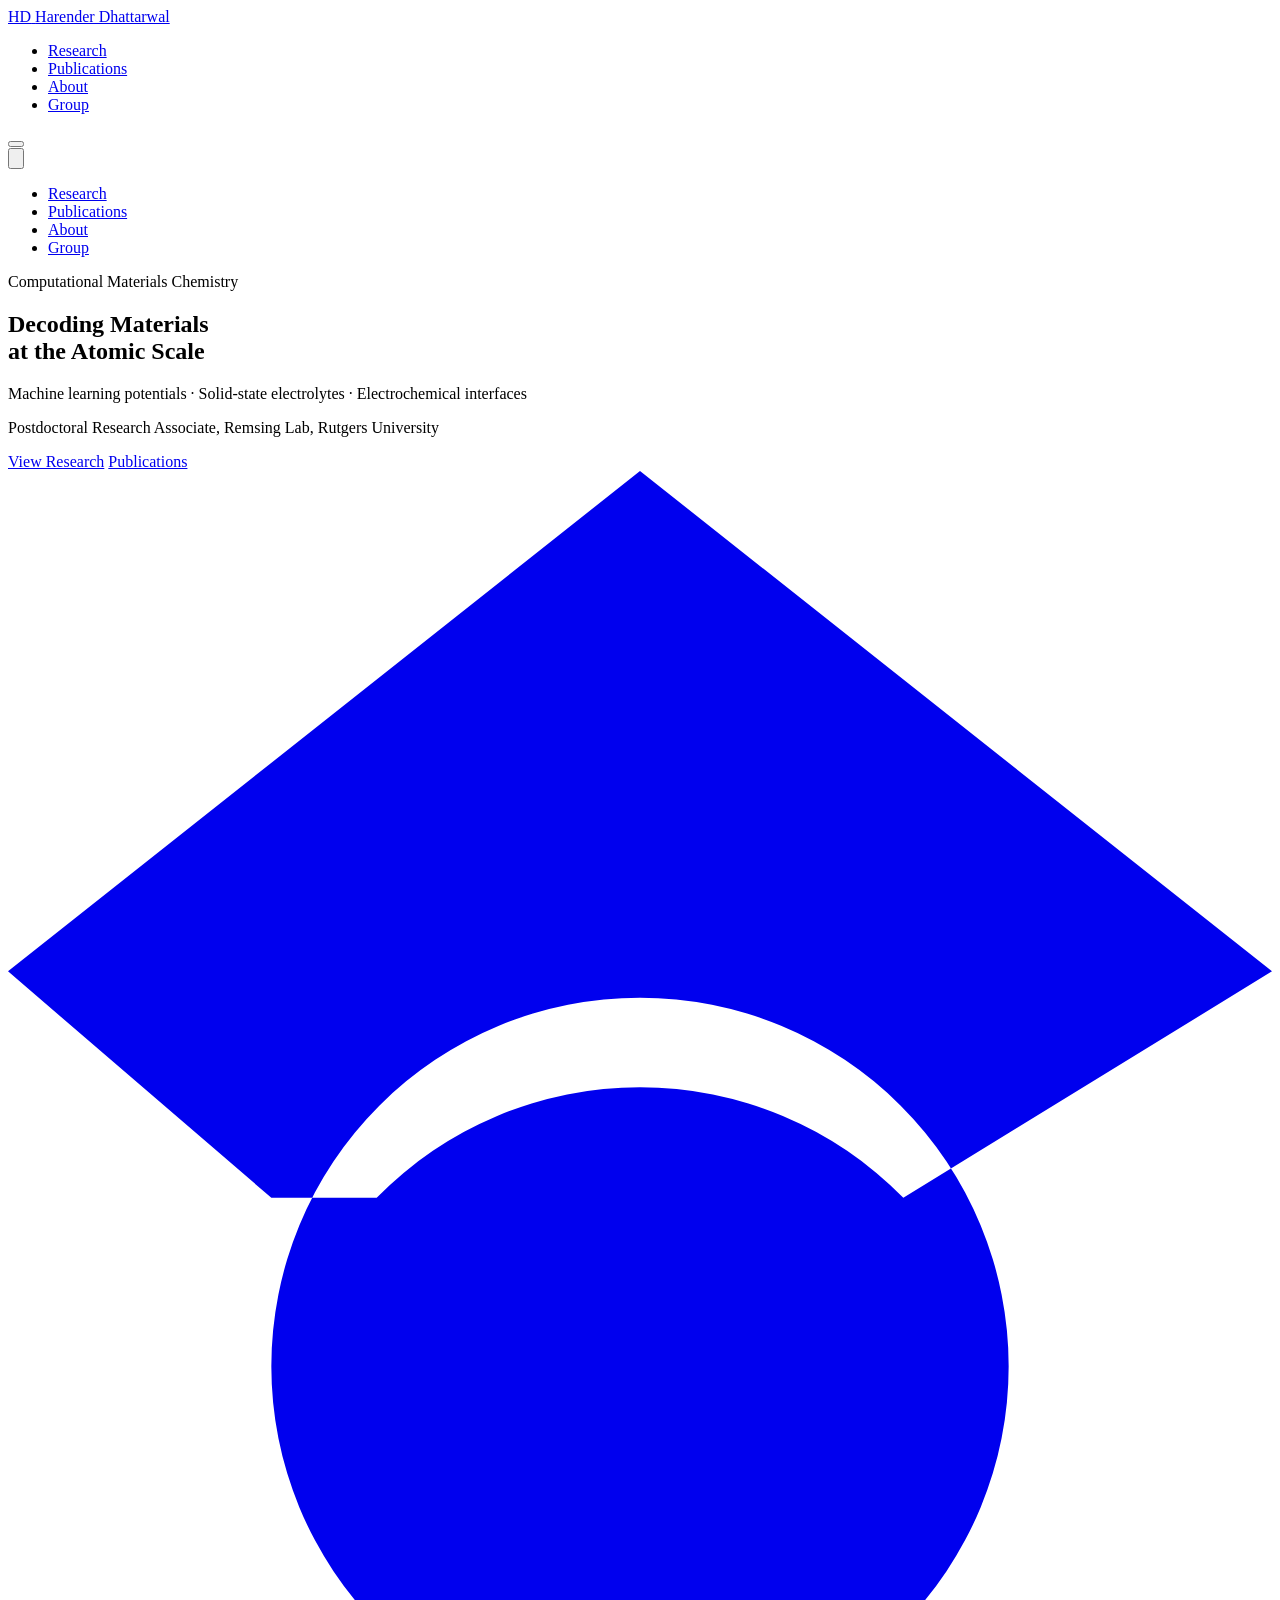
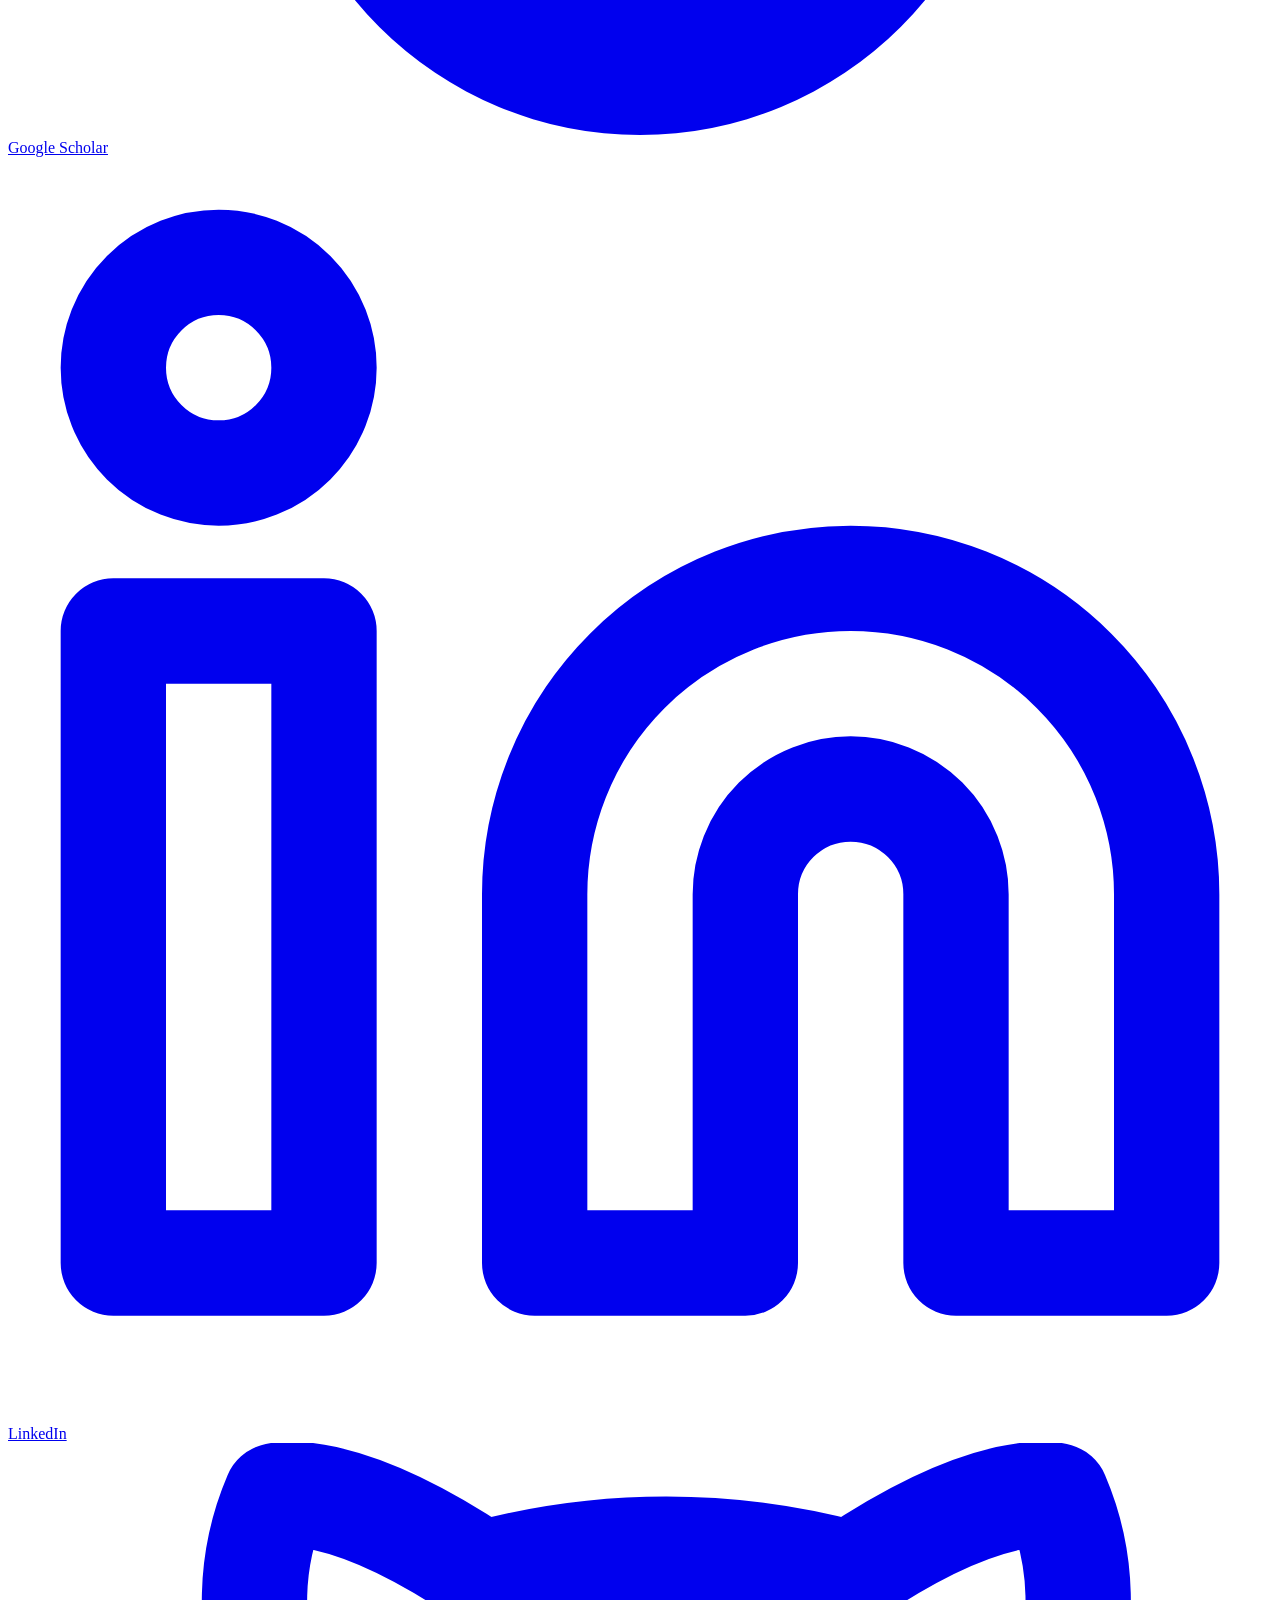
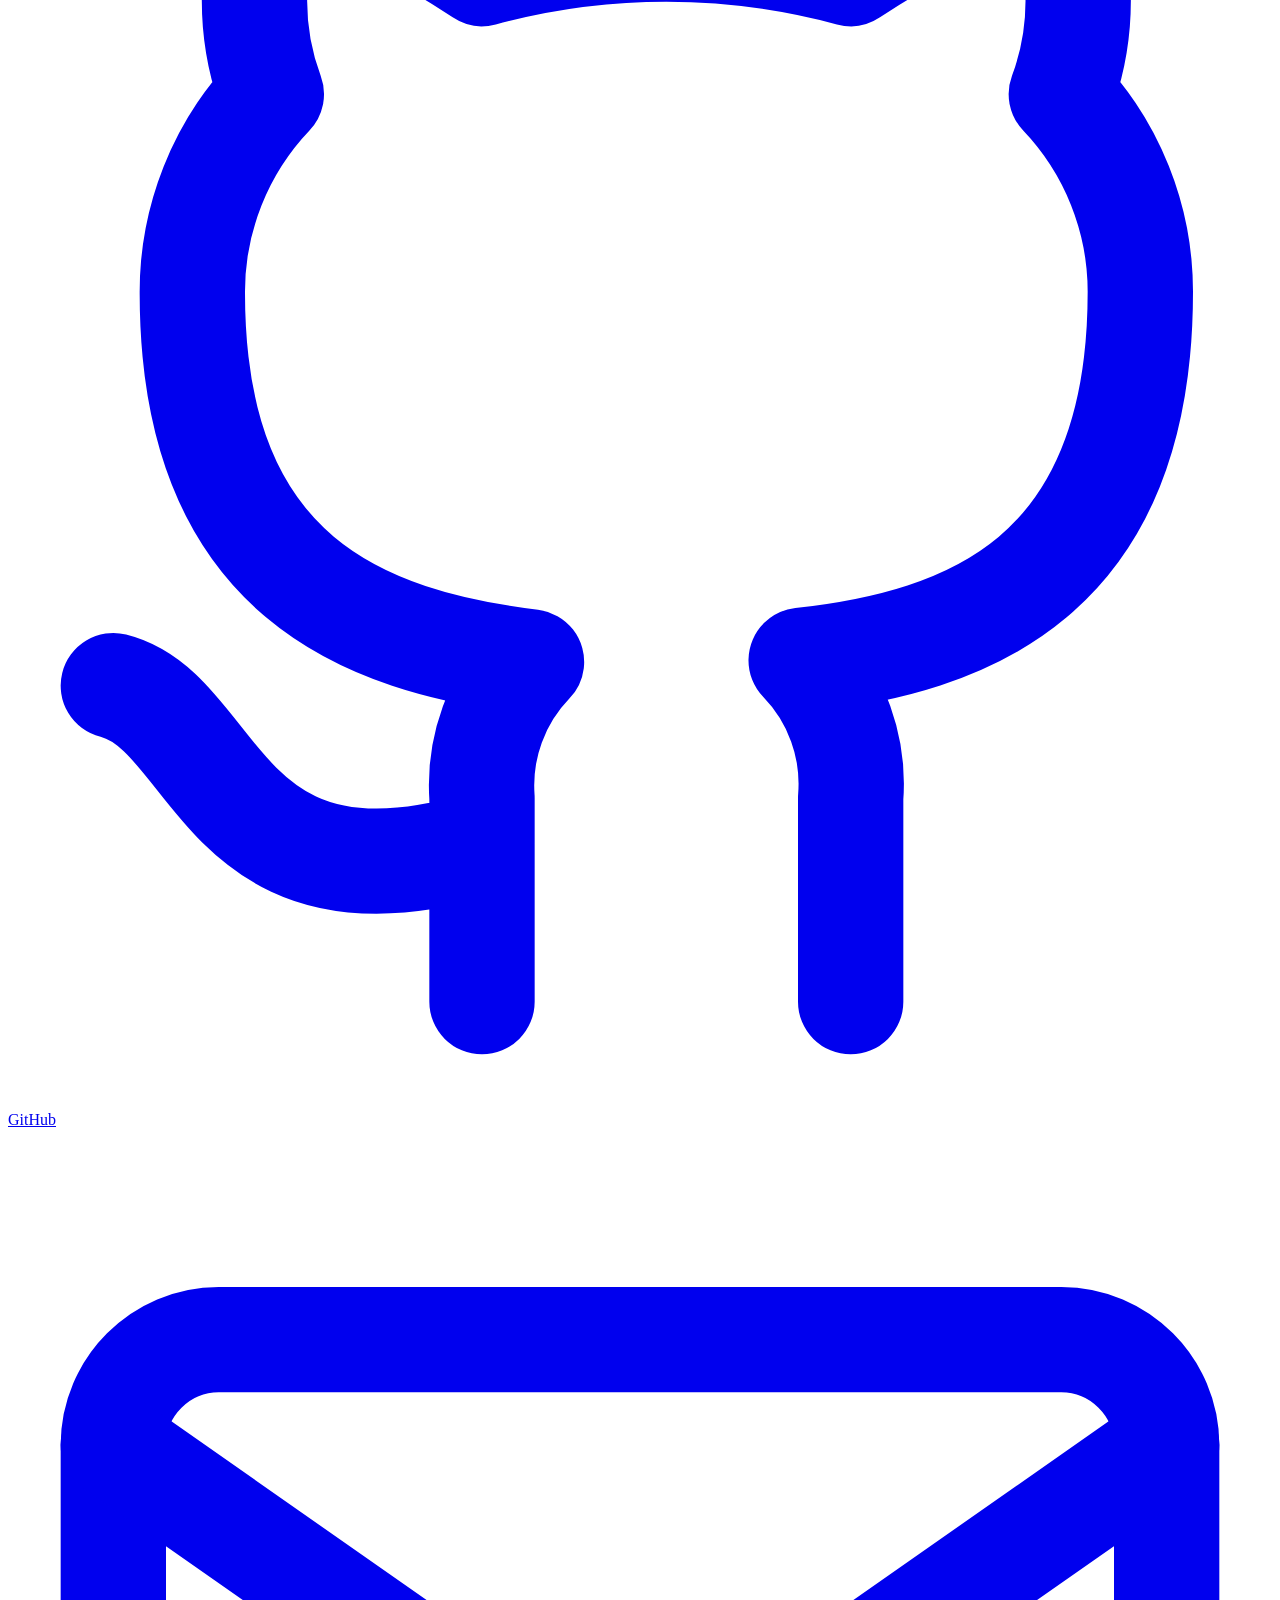
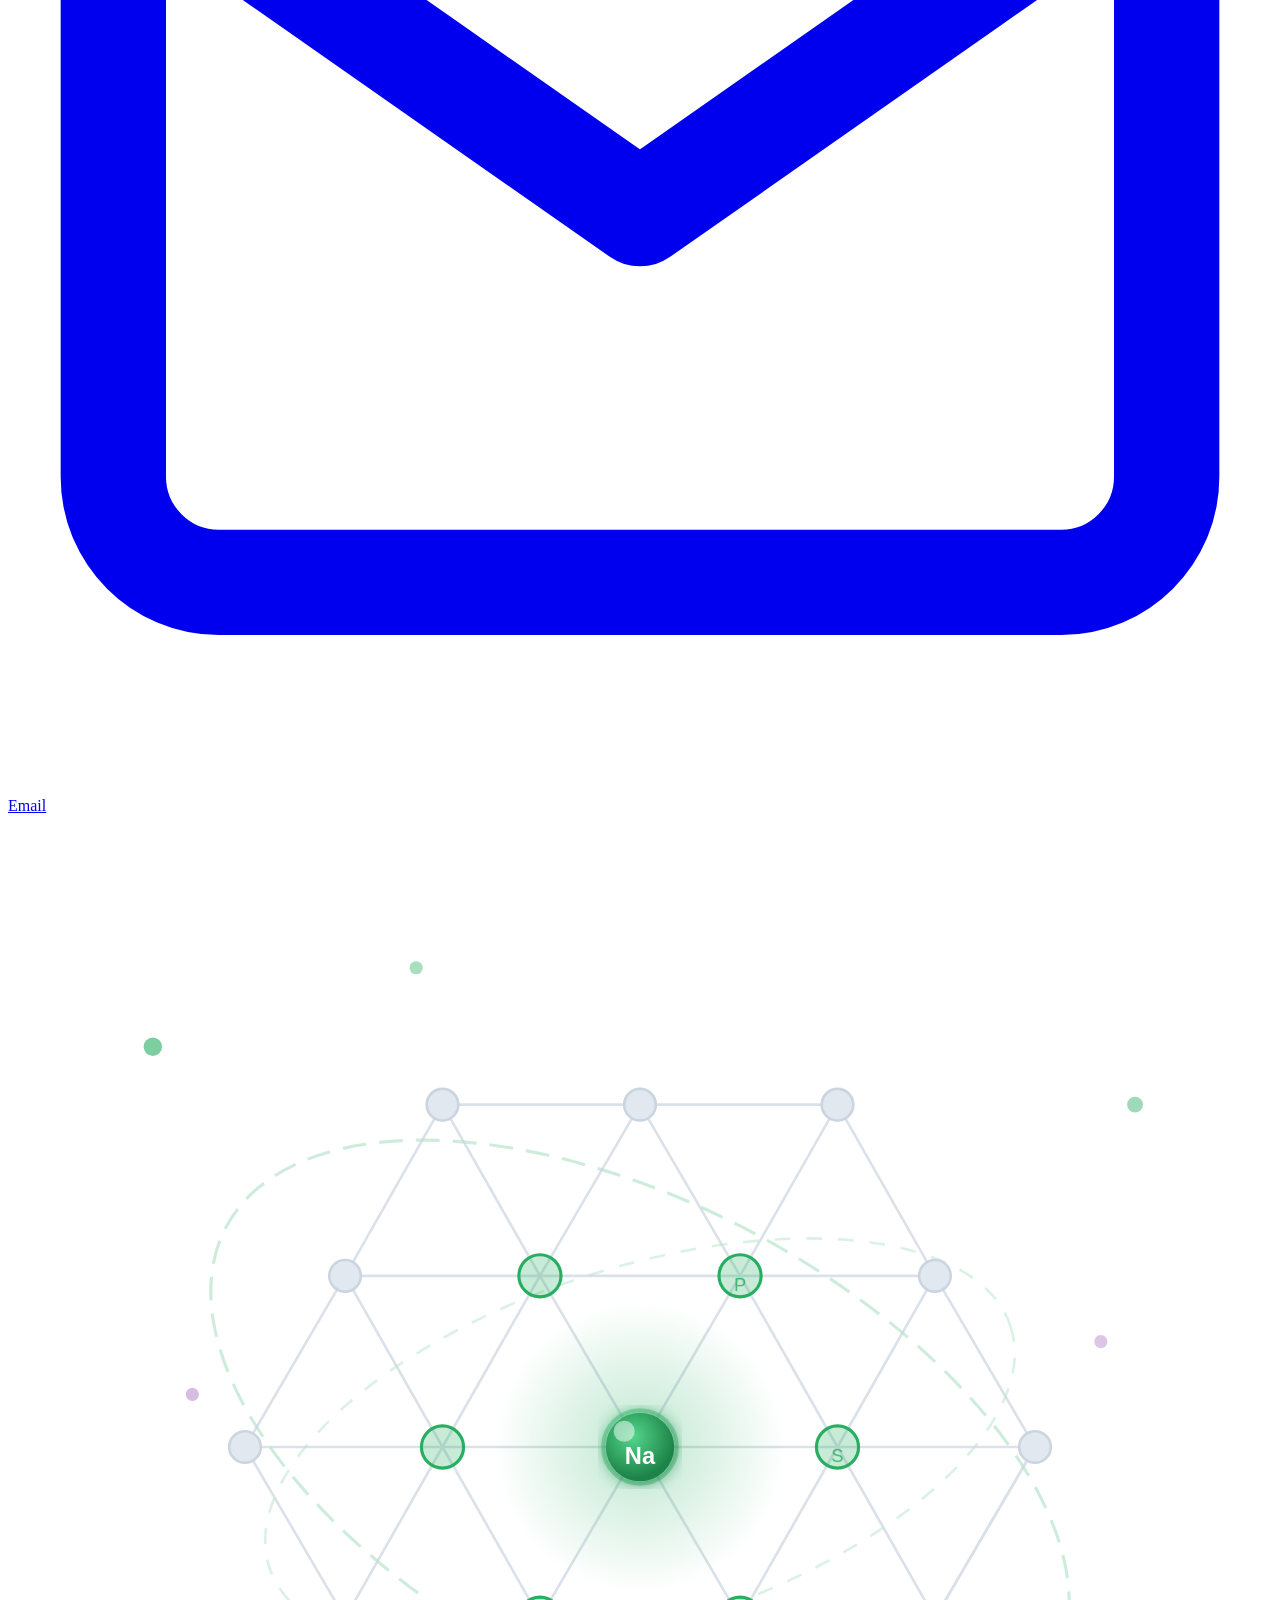
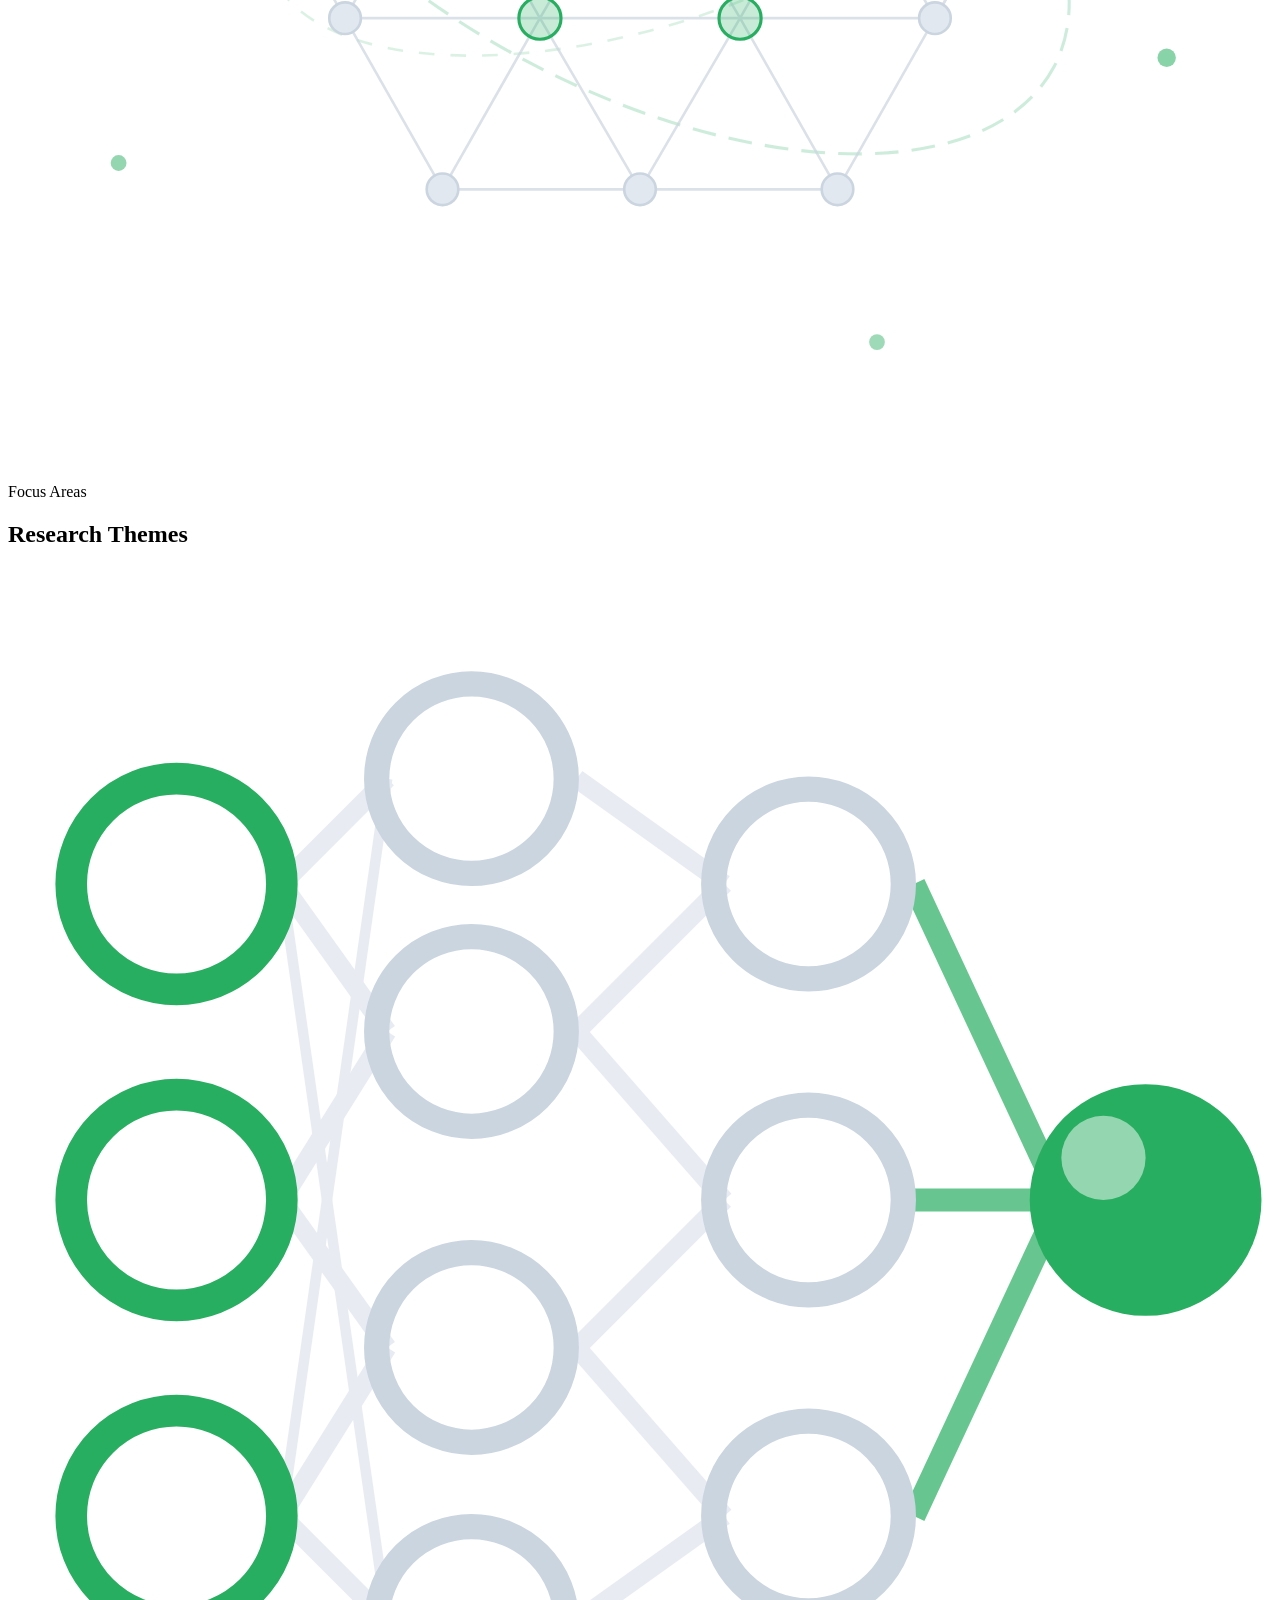
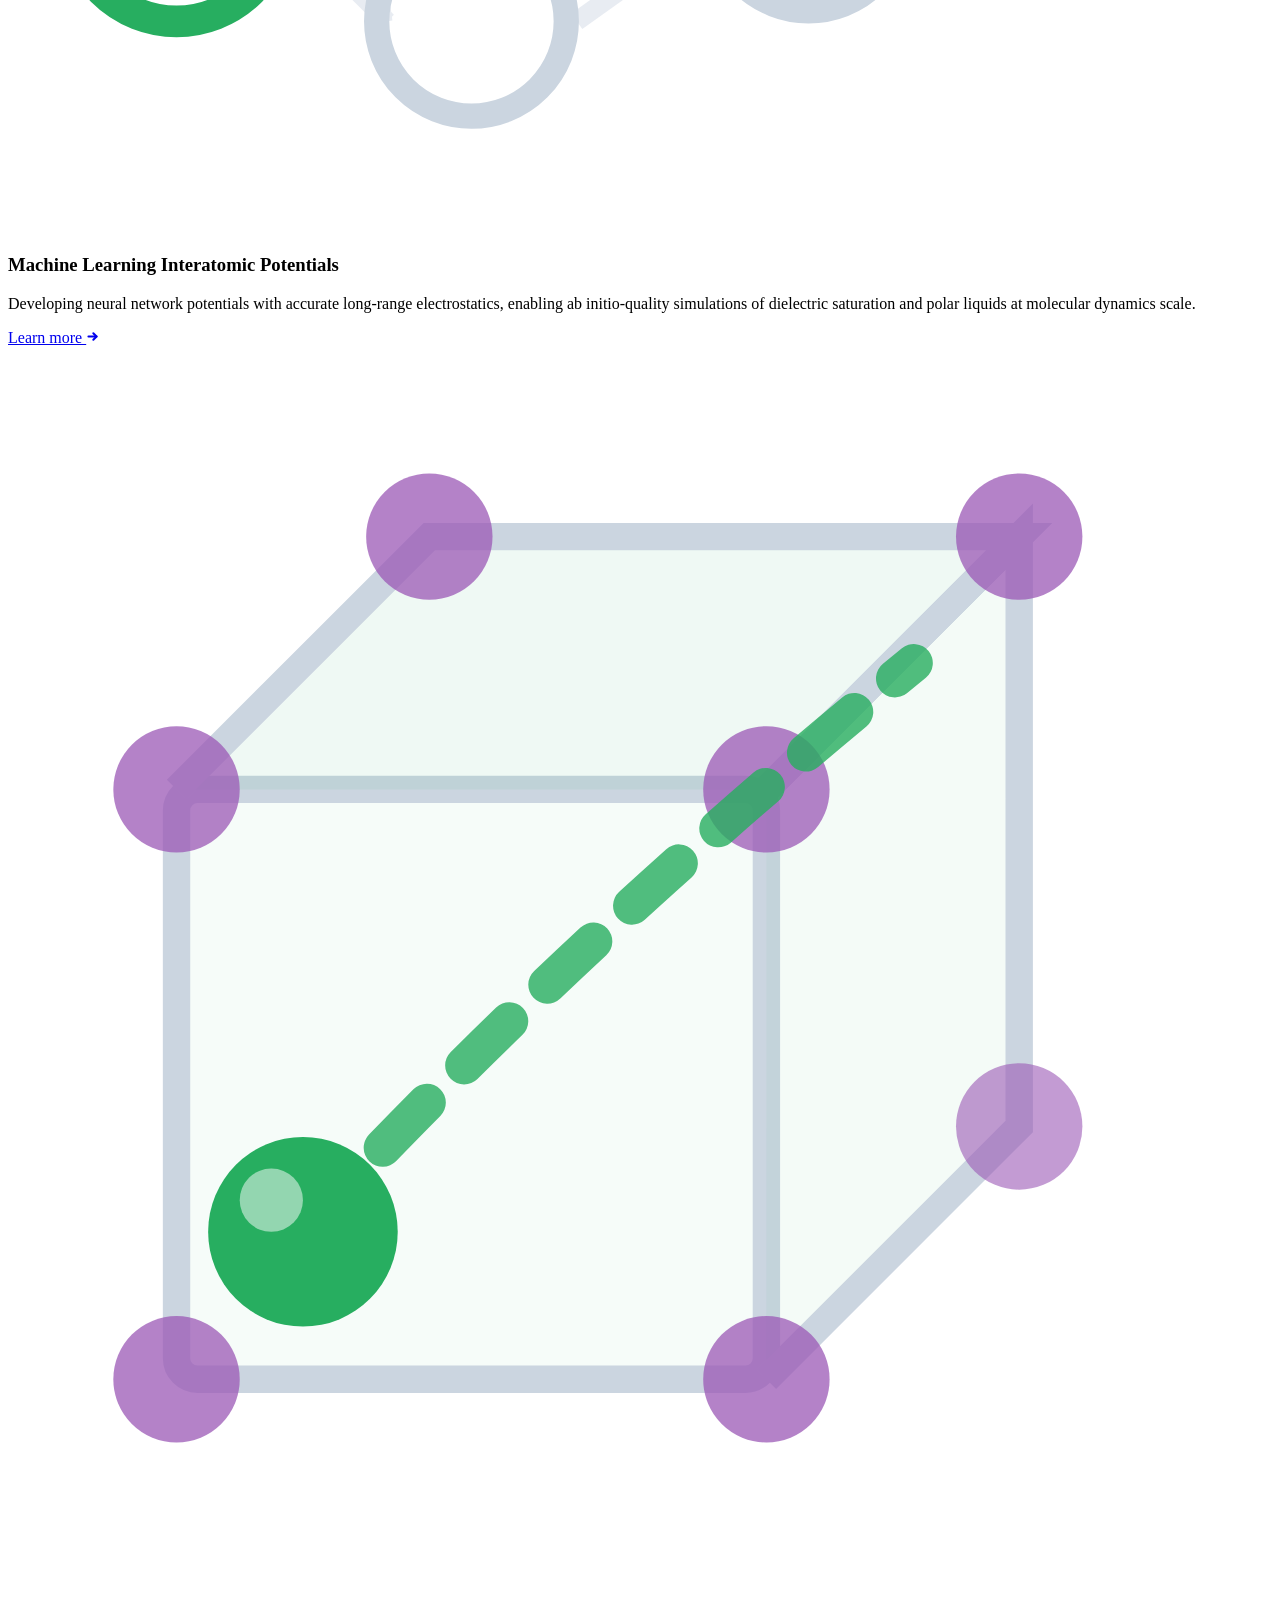
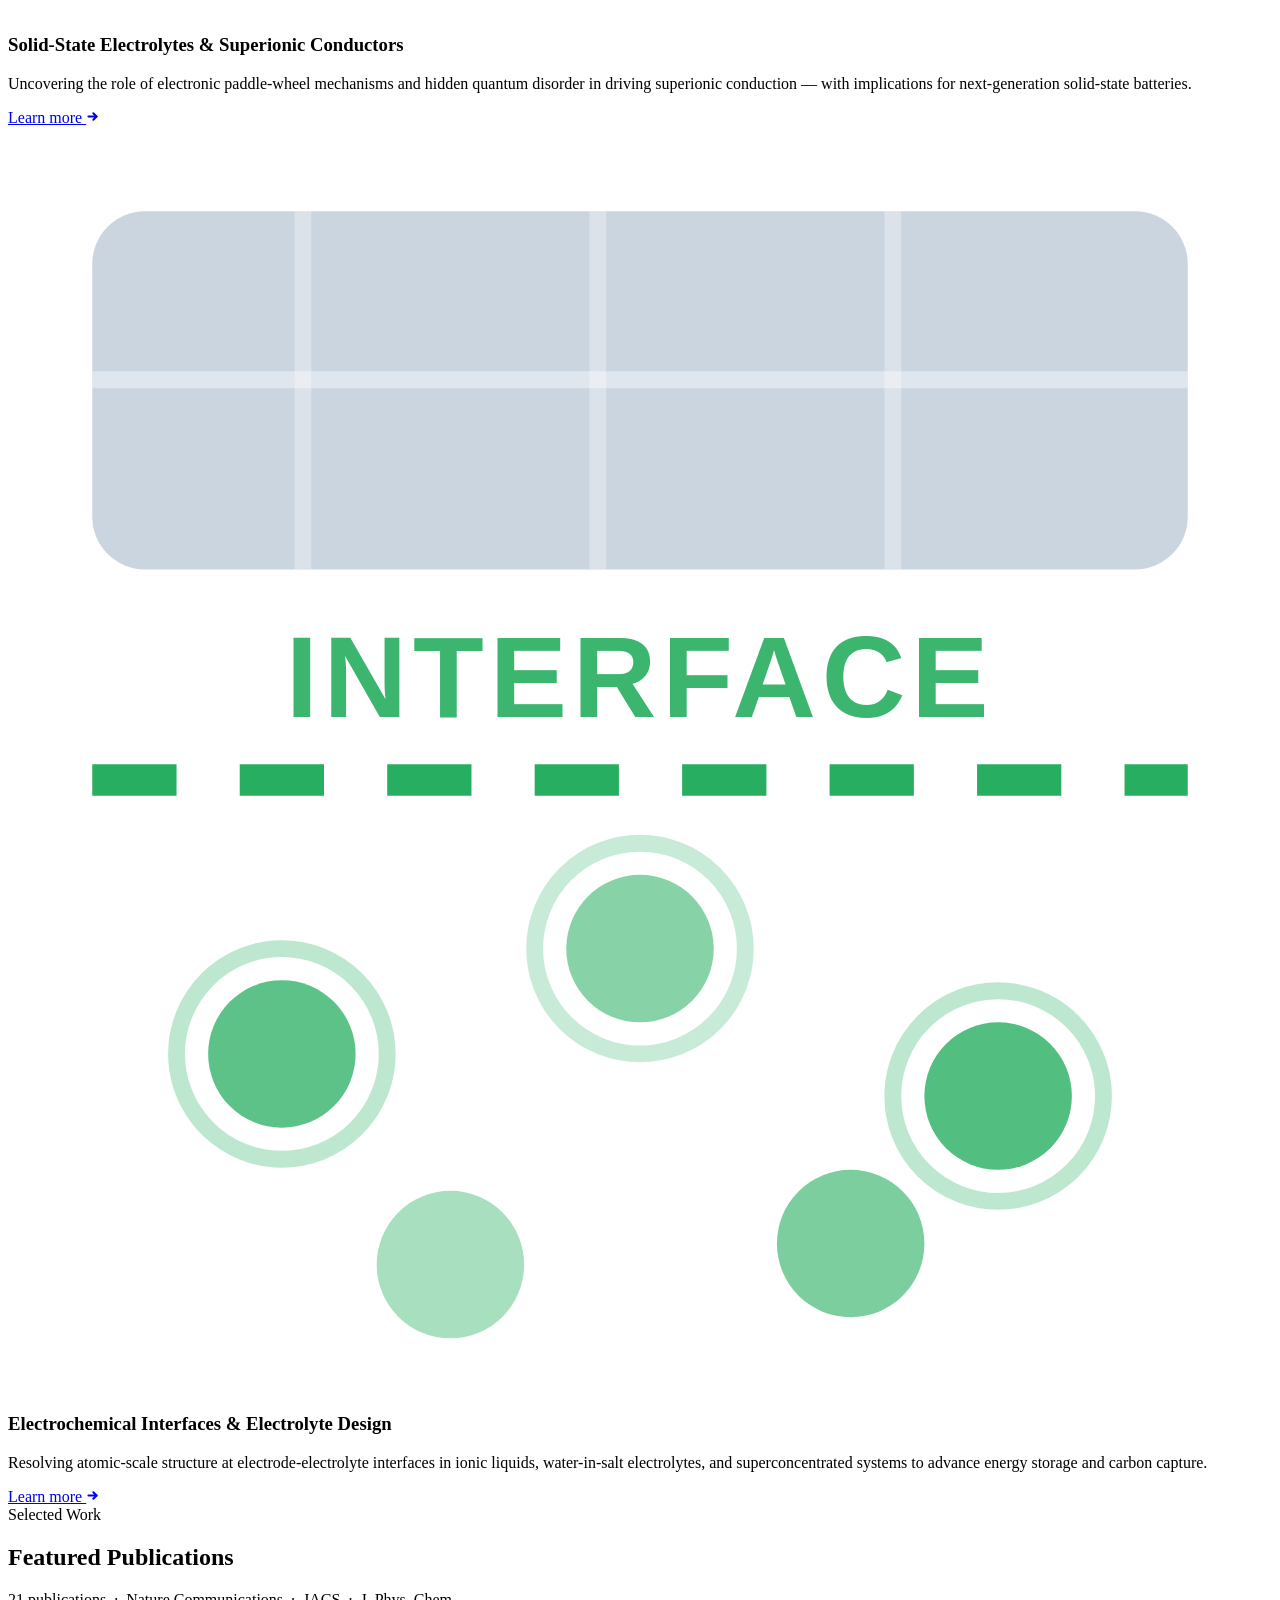
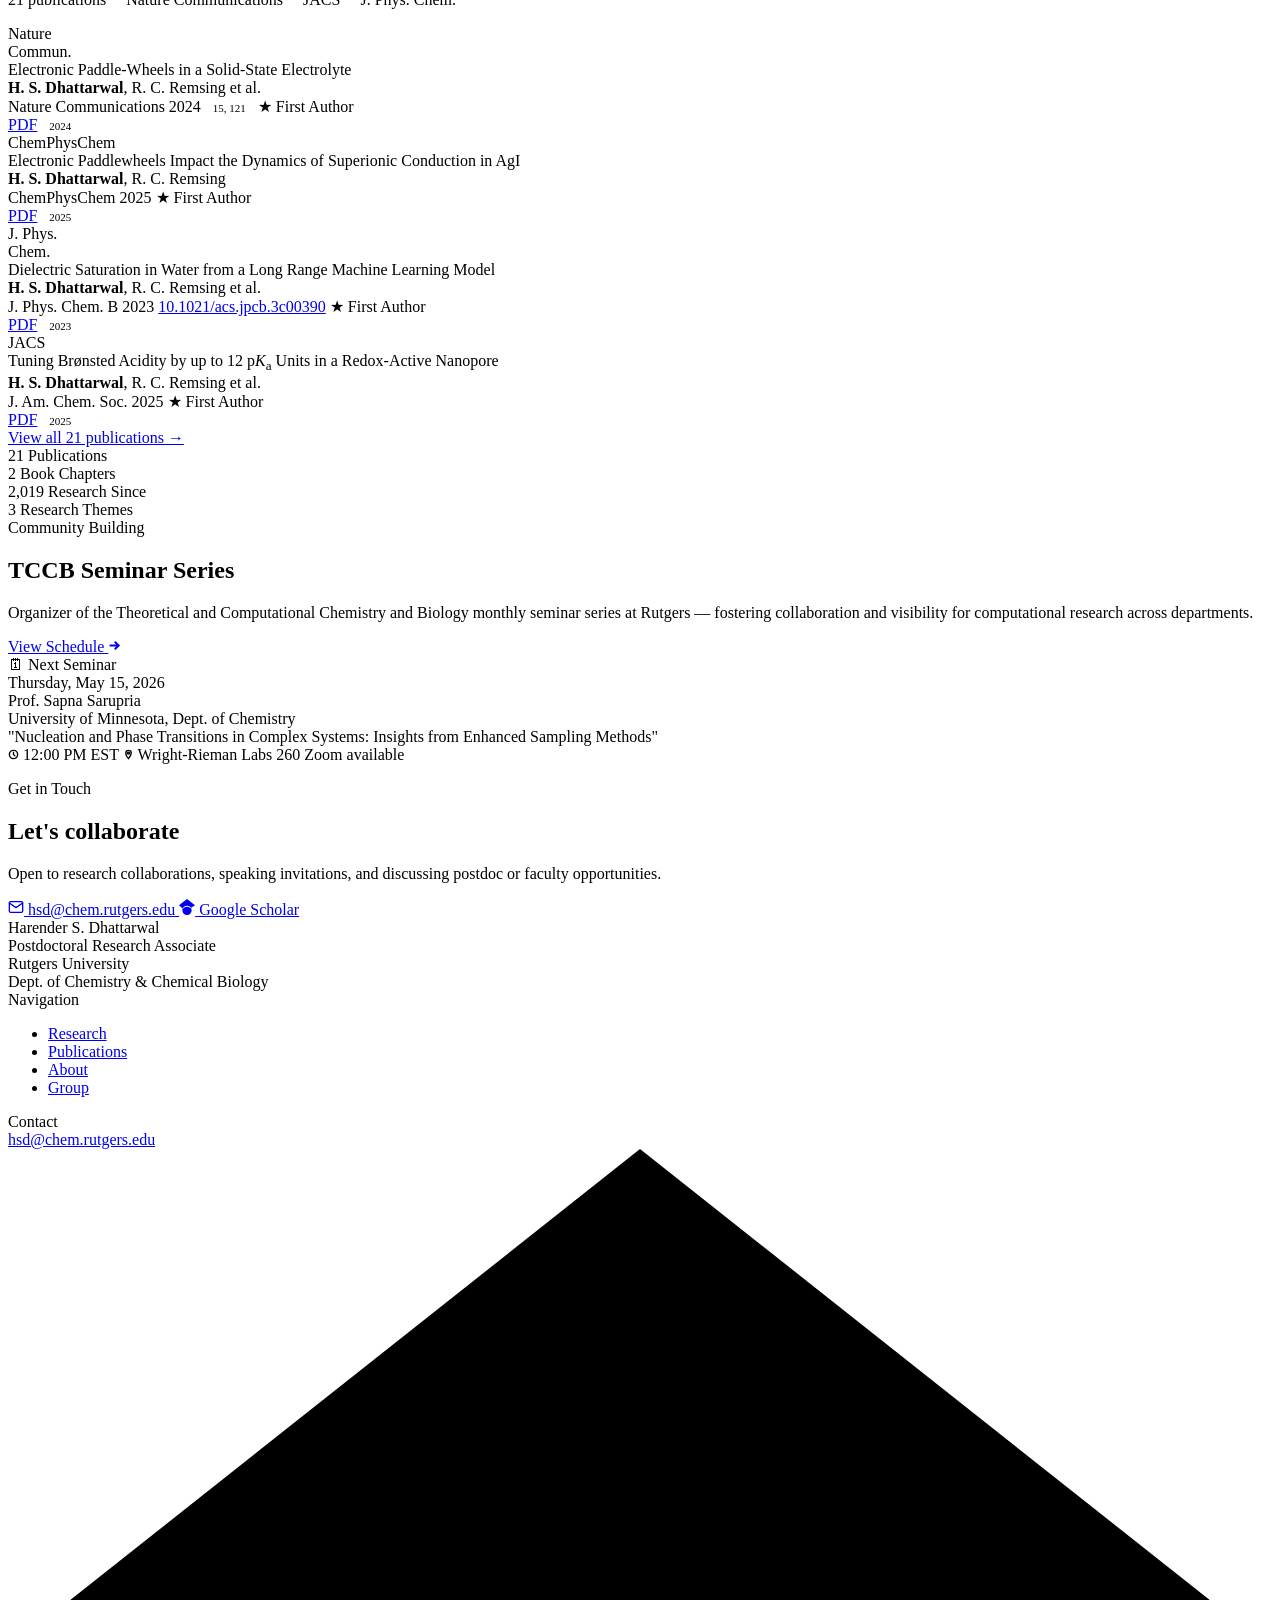
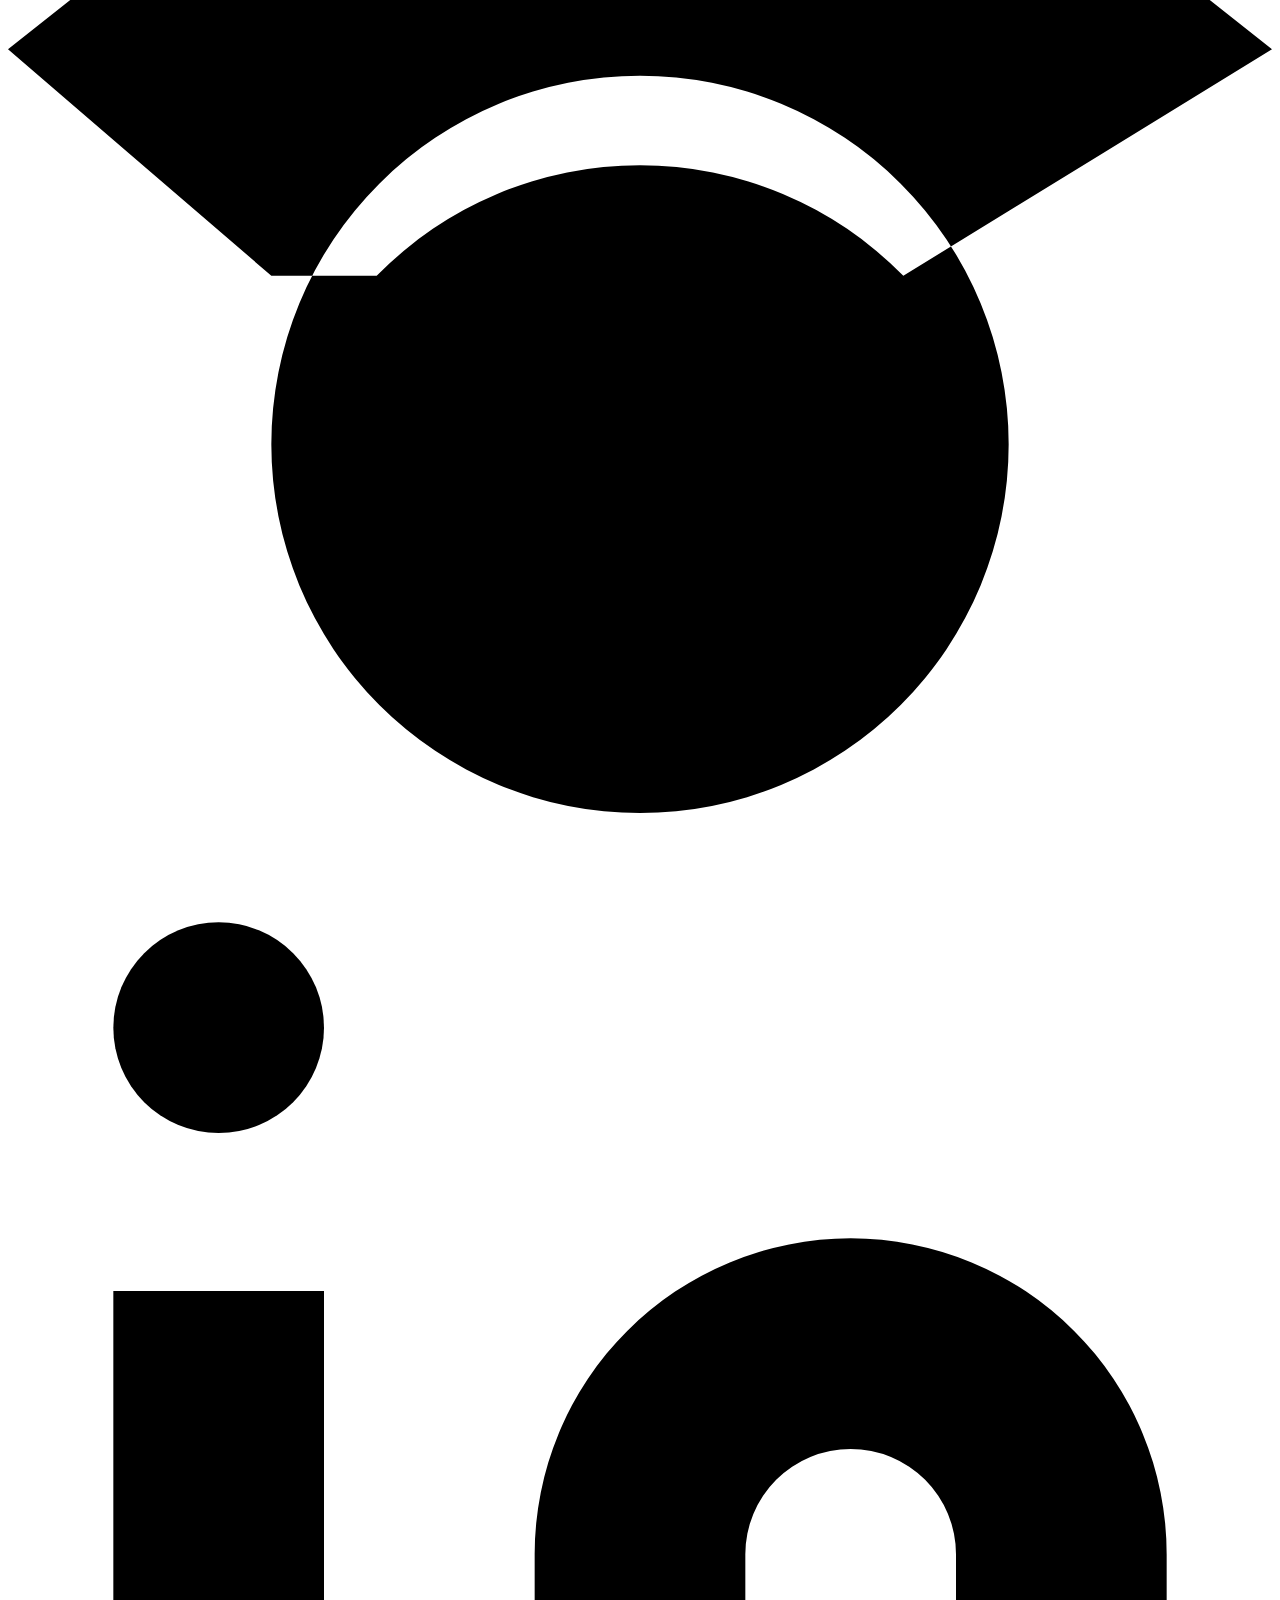
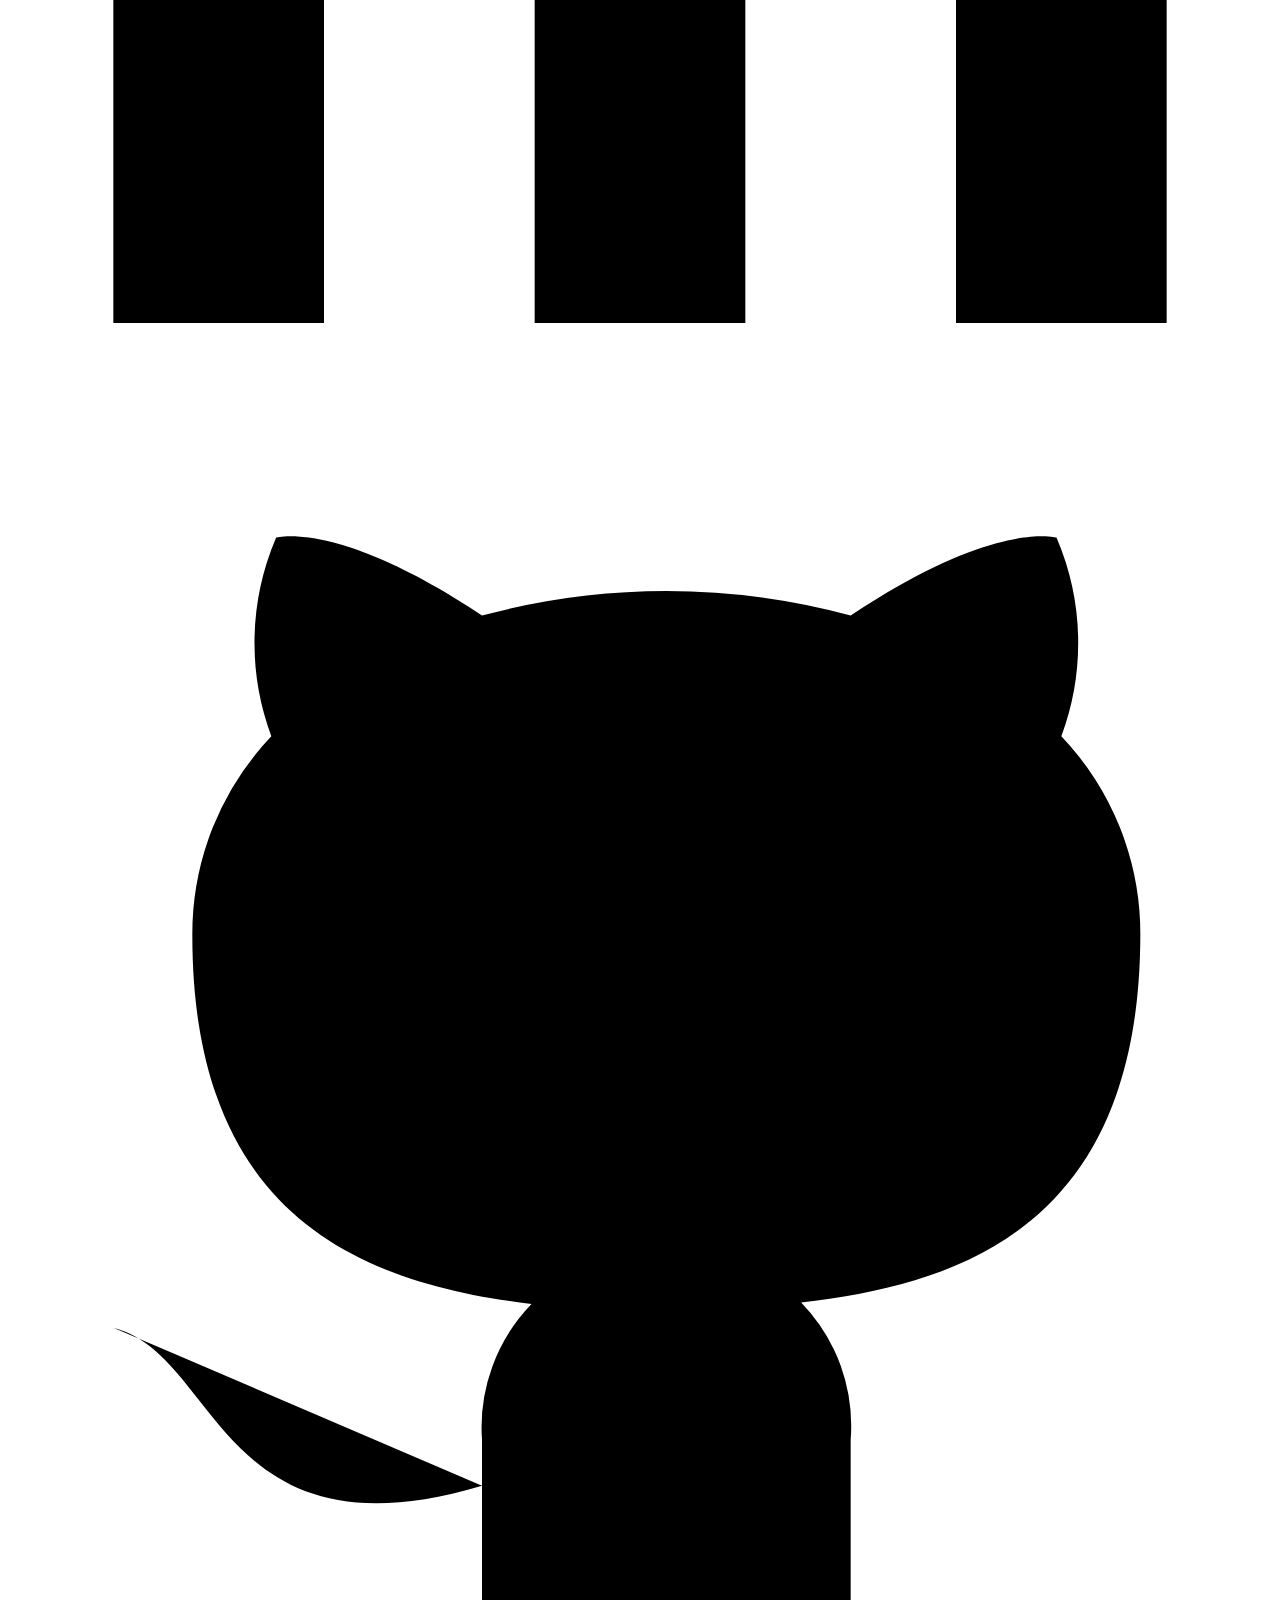
==== commit 3051eddf: "Update index.html" ====
--- a/index.html
+++ b/index.html
@@ -1,135 +1,679 @@
-<!doctype html>
+<!DOCTYPE html>
 <html lang="en">
 <head>
-  <meta charset="utf-8">
-  <meta name="viewport" content="width=device-width,initial-scale=1">
-  <title>Harender Dhattarwal | Postdoctoral Research Associate</title>
-  <meta name="description" content="Harender Dhattarwal – Postdoctoral Research Associate at Rutgers University New Brunswick.">
-  <meta name="color-scheme" content="dark light">
-  <link rel="stylesheet" href="assets/css/main.css">
-  <link rel="icon" href="assets/favicon.svg" type="image/svg+xml">
-  <script defer src="assets/js/main.js"></script>
+  <meta charset="UTF-8"/>
+  <meta name="viewport" content="width=device-width, initial-scale=1.0"/>
+  <meta name="description" content="Postdoctoral researcher at Rutgers University specialising in ML interatomic potentials, solid-state electrolytes, and electrochemical interface simulation."/>
+  <meta name="author" content="Harender S. Dhattarwal"/>
+  <meta name="robots" content="index, follow"/>
+  <link rel="canonical" href="https://HSDhattarwal.github.io/index.html"/>
+  <!-- Open Graph -->
+  <meta property="og:type" content="website"/>
+  <meta property="og:title" content="Harender Dhattarwal — Computational Materials Chemist"/>
+  <meta property="og:description" content="Postdoctoral researcher at Rutgers University specialising in ML interatomic potentials, solid-state electrolytes, and electrochemical interface simulation."/>
+  <meta property="og:url" content="https://HSDhattarwal.github.io/index.html"/>
+  <meta property="og:image" content="https://HSDhattarwal.github.io/assets/og-image.png"/>
+  <meta property="og:site_name" content="Harender Dhattarwal"/>
+  <!-- Twitter Card -->
+  <meta name="twitter:card" content="summary_large_image"/>
+  <meta name="twitter:title" content="Harender Dhattarwal — Computational Materials Chemist"/>
+  <meta name="twitter:description" content="Postdoctoral researcher at Rutgers University specialising in ML interatomic potentials, solid-state electrolytes, and electrochemical interface simulation."/>
+  <meta name="twitter:image" content="https://HSDhattarwal.github.io/assets/og-image.png"/>
+  <title>Harender Dhattarwal | Computational Materials Chemistry</title>
+  <meta name="description" content="Postdoctoral Research Associate at Rutgers University — ML interatomic potentials, solid-state electrolytes, and electrochemical interfaces." />
+  <link rel="icon" type="image/svg+xml" href="assets/favicon.svg" />
+  <link rel="stylesheet" href="css/style.css" />
 </head>
 <body>
-<a class="skip-link" href="#content">Skip to content</a>
-
-<header class="nav">
-  <div class="container nav-inner">
-    <a class="brand" href="./">
-      <span>Harender Dhattarwal</span>
-      <span class="badge">Computational chemistry</span>
+
+<nav class="nav" id="main-nav">
+  <div class="container nav__inner">
+    <a class="nav__brand" href="index.html">
+      <span class="nav__monogram">HD</span>
+      <span class="nav__name">Harender Dhattarwal</span>
     </a>
-    <nav class="nav-links" aria-label="Primary">
-      <a href="./" aria-current="page">Home</a>
-      <a href="publications/">Publications</a>
-      <a href="tccb/">TCCB</a>
-      <button class="btn" id="themeToggle" type="button" aria-label="Toggle theme">
-        <svg width="22" height="22" viewBox="0 0 24 24" fill="none" aria-hidden="true">
-  <path d="M21 14.5A8.5 8.5 0 0 1 9.5 3a7 7 0 1 0 11.5 11.5Z" stroke="currentColor" stroke-width="1.6" stroke-linejoin="round"/>
-</svg>
-      </button>
-    </nav>
+    <ul class="nav__links" role="list">
+      <li><a href="research.html">Research</a></li>
+      <li><a href="publications.html">Publications</a></li>
+      <li><a href="about.html">About</a></li>
+      <li><a href="group.html">Group</a></li>
+    </ul>
+    <button class="nav__toggle" aria-label="Open menu" aria-expanded="false">
+      <span></span><span></span><span></span>
+    </button>
   </div>
-</header>
-
-<main id="content">
-  <section class="hero">
-    <div class="container hero-grid">
-      <div class="card hero-card">
-        <h1>Harender Dhattarwal</h1>
-        <div class="lead">Postdoctoral Research Associate · Rutgers University New Brunswick</div>
-        <div class="kv" aria-label="Highlights">
-          <div class="pill">Machine learning potentials</div>
-          <div class="pill">Electrolytes & interfaces</div>
-          <div class="pill">Complex liquids</div>
-          <div class="pill">Energy materials</div>
-        </div>
-        <div class="actions">
-          <a class="btn primary" href="publications/">View publications</a>
-          <a class="btn" href="tccb/">TCCB seminar series</a>
-        </div>
-        <hr>
-        <h2 style="margin:0 0 10px; font-size:18px">About</h2>
-        <p>Harender S. Dhattarwal is a postdoctoral research associate in the group of Prof. Richard Remsing at Rutgers University. Harender received his B.Sc. in chemistry from the Ramjas College, Delhi University in 2015. He then went to the Indian Institute of Techonology Guwahati for his M.Sc. in chemistry in 2017. He then received his Ph.D. in Chemistry from Indian Institute of Techonology Delhi, India. During that time, he conducted research in the lab of Prof. Hemant Kashyap in collaboration with Prof. Jer-Lai Kuo at IAMS, Taiwan. His graduate research focused on understanding the structure and stability of modern electrolytes in confinements and near interfaces.</p>
-      </div>
-
-      <aside class="card profile" aria-label="Profile card">
-        <img src="assets/img/headshot.png" alt="Portrait photo">
-        <div class="meta">
-          <div class="name">Harender Dhattarwal</div>
-          <small>Postdoctoral Research Associate</small><br>
-          <small>Rutgers University New Brunswick</small>
-        </div>
-        <div class="social" aria-label="Links">
-          <a href="mailto:harender.dhattarwal@rutgers.edu"><svg width="22" height="22" viewBox="0 0 24 24" fill="none" aria-hidden="true">
-  <path d="M10 14a4 4 0 0 1 0-6l1.5-1.5a4 4 0 0 1 6 6L16 14" stroke="currentColor" stroke-width="1.6" stroke-linecap="round" stroke-linejoin="round"/>
-  <path d="M14 10a4 4 0 0 1 0 6L12.5 17.5a4 4 0 0 1-6-6L8 10" stroke="currentColor" stroke-width="1.6" stroke-linecap="round" stroke-linejoin="round"/>
-</svg> Email</a>
-          <a href="https://www.linkedin.com/in/hrendrsingh/" target="_blank" rel="noopener"><svg width="22" height="22" viewBox="0 0 24 24" fill="none" aria-hidden="true">
-  <path d="M10 14a4 4 0 0 1 0-6l1.5-1.5a4 4 0 0 1 6 6L16 14" stroke="currentColor" stroke-width="1.6" stroke-linecap="round" stroke-linejoin="round"/>
-  <path d="M14 10a4 4 0 0 1 0 6L12.5 17.5a4 4 0 0 1-6-6L8 10" stroke="currentColor" stroke-width="1.6" stroke-linecap="round" stroke-linejoin="round"/>
-</svg> LinkedIn</a>
-          <a href="https://scholar.google.com/citations?hl=en&user=Y4dvObYAAAAJ&view_op=list_works&authuser=1&sortby=pubdate" target="_blank" rel="noopener"><svg width="22" height="22" viewBox="0 0 24 24" fill="none" aria-hidden="true">
-  <path d="M10 14a4 4 0 0 1 0-6l1.5-1.5a4 4 0 0 1 6 6L16 14" stroke="currentColor" stroke-width="1.6" stroke-linecap="round" stroke-linejoin="round"/>
-  <path d="M14 10a4 4 0 0 1 0 6L12.5 17.5a4 4 0 0 1-6-6L8 10" stroke="currentColor" stroke-width="1.6" stroke-linecap="round" stroke-linejoin="round"/>
-</svg> Google Scholar</a>
-        </div>
-        <div style="margin-top:12px">
-          <small><b>Office:</b> +1-908-210-4331<br>
-          <b>Email:</b> harender.dhattarwal@rutgers.edu</small>
-        </div>
-        <div style="margin-top:10px">
-          <small>  <span style="font-family:var(--mono)">index.html</span>.</small>
-        </div>
-      </aside>
+</nav>
+<div class="nav__overlay" id="nav-overlay">
+  <button class="nav__overlay-close" aria-label="Close menu">
+    <svg xmlns="http://www.w3.org/2000/svg" viewBox="0 0 24 24" fill="none" stroke="currentColor" stroke-width="2" stroke-linecap="round" stroke-linejoin="round"><line x1="18" y1="6" x2="6" y2="18"/><line x1="6" y1="6" x2="18" y2="18"/></svg>
+  </button>
+  <ul class="nav__overlay-links" role="list">
+    <li><a href="research.html">Research</a></li>
+    <li><a href="publications.html">Publications</a></li>
+    <li><a href="about.html">About</a></li>
+    <li><a href="group.html">Group</a></li>
+  </ul>
+</div>
+
+<main class="page-offset">
+
+  <!-- ══════════════════════════════════════════════════════
+       SECTION 1: HERO
+       ══════════════════════════════════════════════════════ -->
+  <section class="home-hero">
+    <div class="container">
+      <div class="home-hero__grid">
+
+        <!-- Left: text content -->
+        <div class="home-hero__text reveal">
+          <span class="hero-label">Computational Materials Chemistry</span>
+          <h1 class="hero-headline">Decoding Materials<br>at the Atomic Scale</h1>
+          <p class="hero-sub">Machine learning potentials · Solid-state electrolytes · Electrochemical interfaces</p>
+          <p class="hero-bio">Postdoctoral Research Associate, Remsing Lab, Rutgers University</p>
+
+          <div class="hero-actions">
+            <a href="research.html" class="btn-hero-primary">View Research</a>
+            <a href="publications.html" class="btn-hero-outline">Publications</a>
+          </div>
+
+          <div class="hero-social">
+            <!-- Google Scholar -->
+            <a href="https://scholar.google.com/citations?user=XXXX" class="hero-social-link" title="Google Scholar">
+              <svg viewBox="0 0 24 24" fill="currentColor"><path d="M12 24a7 7 0 1 1 0-14 7 7 0 0 1 0 14Zm0-24L0 9.5h3.6l8.4-6.3 8.4 6.3H24L12 0Zm-5 13.8a7 7 0 0 1 10 0L24 9.5 12 1 0 9.5l5 4.3Z"/></svg>
+              Google Scholar
+            </a>
+            <!-- LinkedIn -->
+            <a href="https://www.linkedin.com/in/HSDhattarwal" class="hero-social-link" title="LinkedIn">
+              <svg viewBox="0 0 24 24" fill="none" stroke="currentColor" stroke-width="2" stroke-linecap="round" stroke-linejoin="round"><path d="M16 8a6 6 0 0 1 6 6v7h-4v-7a2 2 0 0 0-2-2 2 2 0 0 0-2 2v7h-4v-7a6 6 0 0 1 6-6z"/><rect x="2" y="9" width="4" height="12"/><circle cx="4" cy="4" r="2"/></svg>
+              LinkedIn
+            </a>
+            <!-- GitHub -->
+            <a href="https://github.com/HSDhattarwal" class="hero-social-link" title="GitHub">
+              <svg viewBox="0 0 24 24" fill="none" stroke="currentColor" stroke-width="2" stroke-linecap="round" stroke-linejoin="round"><path d="M9 19c-5 1.5-5-2.5-7-3m14 6v-3.87a3.37 3.37 0 0 0-.94-2.61c3.14-.35 6.44-1.54 6.44-7A5.44 5.44 0 0 0 20 4.77 5.07 5.07 0 0 0 19.91 1S18.73.65 16 2.48a13.38 13.38 0 0 0-7 0C6.27.65 5.09 1 5.09 1A5.07 5.07 0 0 0 5 4.77a5.44 5.44 0 0 0-1.5 3.78c0 5.42 3.3 6.61 6.44 7A3.37 3.37 0 0 0 9 18.13V22"/></svg>
+              GitHub
+            </a>
+            <!-- Email -->
+            <a href="mailto:hsd@chem.rutgers.edu" class="hero-social-link" title="Email">
+              <svg viewBox="0 0 24 24" fill="none" stroke="currentColor" stroke-width="2" stroke-linecap="round" stroke-linejoin="round"><path d="M4 4h16c1.1 0 2 .9 2 2v12c0 1.1-.9 2-2 2H4c-1.1 0-2-.9-2-2V6c0-1.1.9-2 2-2z"/><polyline points="22,6 12,13 2,6"/></svg>
+              Email
+            </a>
+          </div>
+        </div>
+
+        <!-- Right: animated SVG lattice -->
+        <div class="home-hero__visual reveal reveal-delay-2">
+          <svg viewBox="0 0 480 480" xmlns="http://www.w3.org/2000/svg" aria-hidden="true">
+            <defs>
+              <radialGradient id="centerGlow" cx="50%" cy="50%" r="50%">
+                <stop offset="0%"   stop-color="#27AE60" stop-opacity="0.3"/>
+                <stop offset="100%" stop-color="#27AE60" stop-opacity="0"/>
+              </radialGradient>
+              <radialGradient id="nodeGrad" cx="40%" cy="35%" r="60%">
+                <stop offset="0%"   stop-color="#52D68A"/>
+                <stop offset="100%" stop-color="#1E8449"/>
+              </radialGradient>
+              <filter id="glow-filter">
+                <feGaussianBlur stdDeviation="3" result="blur"/>
+                <feMerge><feMergeNode in="blur"/><feMergeNode in="SourceGraphic"/></feMerge>
+              </filter>
+            </defs>
+
+            <!-- ── Orbital paths (dashed, rotating) ── -->
+            <g class="svg-orbit" opacity="0.22">
+              <ellipse cx="240" cy="240" rx="178" ry="92"
+                fill="none" stroke="#27AE60" stroke-width="1.2"
+                stroke-dasharray="9 5" transform="rotate(28 240 240)"/>
+            </g>
+            <g class="svg-orbit-rev" opacity="0.16">
+              <ellipse cx="240" cy="240" rx="148" ry="68"
+                fill="none" stroke="#27AE60" stroke-width="1"
+                stroke-dasharray="6 6" transform="rotate(-18 240 240)"/>
+            </g>
+
+            <!-- ── Hex lattice bonds ── -->
+            <g stroke="#CBD5E0" stroke-width="1" opacity="0.7">
+              <!-- Center to inner ring -->
+              <line x1="240" y1="240" x2="315" y2="240"/>
+              <line x1="240" y1="240" x2="278" y2="175"/>
+              <line x1="240" y1="240" x2="202" y2="175"/>
+              <line x1="240" y1="240" x2="165" y2="240"/>
+              <line x1="240" y1="240" x2="202" y2="305"/>
+              <line x1="240" y1="240" x2="278" y2="305"/>
+              <!-- Inner ring -->
+              <line x1="315" y1="240" x2="278" y2="175"/>
+              <line x1="278" y1="175" x2="202" y2="175"/>
+              <line x1="202" y1="175" x2="165" y2="240"/>
+              <line x1="165" y1="240" x2="202" y2="305"/>
+              <line x1="202" y1="305" x2="278" y2="305"/>
+              <line x1="278" y1="305" x2="315" y2="240"/>
+              <!-- Inner to outer -->
+              <line x1="315" y1="240" x2="390" y2="240"/>
+              <line x1="315" y1="240" x2="352" y2="175"/>
+              <line x1="315" y1="240" x2="352" y2="305"/>
+              <line x1="278" y1="175" x2="352" y2="175"/>
+              <line x1="278" y1="175" x2="315" y2="110"/>
+              <line x1="278" y1="175" x2="240" y2="110"/>
+              <line x1="202" y1="175" x2="240" y2="110"/>
+              <line x1="202" y1="175" x2="165" y2="110"/>
+              <line x1="202" y1="175" x2="128" y2="175"/>
+              <line x1="165" y1="240" x2="128" y2="175"/>
+              <line x1="165" y1="240" x2="90"  y2="240"/>
+              <line x1="165" y1="240" x2="128" y2="305"/>
+              <line x1="202" y1="305" x2="128" y2="305"/>
+              <line x1="202" y1="305" x2="165" y2="370"/>
+              <line x1="202" y1="305" x2="240" y2="370"/>
+              <line x1="278" y1="305" x2="240" y2="370"/>
+              <line x1="278" y1="305" x2="315" y2="370"/>
+              <line x1="278" y1="305" x2="352" y2="305"/>
+              <!-- Outer ring -->
+              <line x1="390" y1="240" x2="352" y2="175"/>
+              <line x1="390" y1="240" x2="352" y2="305"/>
+              <line x1="352" y1="175" x2="315" y2="110"/>
+              <line x1="315" y1="110" x2="240" y2="110"/>
+              <line x1="240" y1="110" x2="165" y2="110"/>
+              <line x1="165" y1="110" x2="128" y2="175"/>
+              <line x1="128" y1="175" x2="90"  y2="240"/>
+              <line x1="90"  y1="240" x2="128" y2="305"/>
+              <line x1="128" y1="305" x2="165" y2="370"/>
+              <line x1="165" y1="370" x2="240" y2="370"/>
+              <line x1="240" y1="370" x2="315" y2="370"/>
+              <line x1="315" y1="370" x2="352" y2="305"/>
+              <line x1="352" y1="305" x2="390" y2="240"/>
+            </g>
+
+            <!-- ── Glow halo behind center ── -->
+            <circle cx="240" cy="240" r="55" fill="url(#centerGlow)"/>
+
+            <!-- ── Outer ring atoms ── -->
+            <g fill="#E2E8F0" stroke="#CBD5E0" stroke-width="1">
+              <circle cx="390" cy="240" r="6"/>
+              <circle cx="352" cy="175" r="6"/>
+              <circle cx="315" cy="110" r="6"/>
+              <circle cx="240" cy="110" r="6"/>
+              <circle cx="165" cy="110" r="6"/>
+              <circle cx="128" cy="175" r="6"/>
+              <circle cx="90"  cy="240" r="6"/>
+              <circle cx="128" cy="305" r="6"/>
+              <circle cx="165" cy="370" r="6"/>
+              <circle cx="240" cy="370" r="6"/>
+              <circle cx="315" cy="370" r="6"/>
+              <circle cx="352" cy="305" r="6"/>
+            </g>
+
+            <!-- ── Inner ring atoms ── -->
+            <g fill="rgba(39,174,96,0.25)" stroke="#27AE60" stroke-width="1.2">
+              <circle cx="315" cy="240" r="8"/>
+              <circle cx="278" cy="175" r="8"/>
+              <circle cx="202" cy="175" r="8"/>
+              <circle cx="165" cy="240" r="8"/>
+              <circle cx="202" cy="305" r="8"/>
+              <circle cx="278" cy="305" r="8"/>
+            </g>
+
+            <!-- ── Pulsing glow ring ── -->
+            <circle cx="240" cy="240" r="14" fill="none" stroke="#27AE60" stroke-width="1.5"
+              opacity="0.4" class="svg-glow-ring"/>
+
+            <!-- ── Central accent node ── -->
+            <circle cx="240" cy="240" r="13" fill="url(#nodeGrad)"
+              filter="url(#glow-filter)" class="svg-pulse"/>
+            <circle cx="234" cy="234" r="4" fill="rgba(255,255,255,0.5)"/>
+
+            <!-- ── Floating data dots ── -->
+            <circle cx="55"  cy="88"  r="3.5" fill="#27AE60" opacity="0.6" class="svg-float-a"/>
+            <circle cx="428" cy="110" r="3"   fill="#27AE60" opacity="0.45" class="svg-float-b"/>
+            <circle cx="42"  cy="360" r="3"   fill="#27AE60" opacity="0.5"  class="svg-float-c"/>
+            <circle cx="440" cy="320" r="3.5" fill="#27AE60" opacity="0.55" class="svg-float-d"/>
+            <circle cx="70"  cy="220" r="2.5" fill="#9B59B6" opacity="0.4"  class="svg-float-e"/>
+            <circle cx="415" cy="200" r="2.5" fill="#9B59B6" opacity="0.35" class="svg-float-f"/>
+            <circle cx="155" cy="58"  r="2.5" fill="#27AE60" opacity="0.4"  class="svg-float-g"/>
+            <circle cx="330" cy="428" r="3"   fill="#27AE60" opacity="0.45" class="svg-float-h"/>
+
+            <!-- ── Tiny atom labels on a few nodes ── -->
+            <text x="240" y="244" text-anchor="middle" dominant-baseline="middle"
+              font-family="Inter,sans-serif" font-size="9" font-weight="700" fill="white">Na</text>
+            <text x="315" y="244" text-anchor="middle" dominant-baseline="middle"
+              font-family="Inter,sans-serif" font-size="7" fill="#27AE60" opacity="0.8">S</text>
+            <text x="278" y="179" text-anchor="middle" dominant-baseline="middle"
+              font-family="Inter,sans-serif" font-size="7" fill="#27AE60" opacity="0.8">P</text>
+          </svg>
+        </div>
+
+      </div>
     </div>
   </section>
 
-  <section class="section">
+  <!-- ══════════════════════════════════════════════════════
+       SECTION 2: RESEARCH SNAPSHOT
+       ══════════════════════════════════════════════════════ -->
+  <section class="snap-section">
     <div class="container">
-      <h2>Research interests</h2>
-      <p class="sub">A focused portfolio spanning method development and applications in liquids and energy materials.</p>
-      <div class="grid-3">
-        <div class="card interest">
-  <div class="icon"><svg width="22" height="22" viewBox="0 0 24 24" fill="none" aria-hidden="true">
-  <path d="M7 7h10M7 17h10" stroke="currentColor" stroke-width="1.6" stroke-linecap="round"/>
-  <path d="M7 7v10M17 7v10" stroke="currentColor" stroke-width="1.6" stroke-linecap="round"/>
-  <circle cx="7" cy="7" r="2.2" stroke="currentColor" stroke-width="1.6"/>
-  <circle cx="17" cy="7" r="2.2" stroke="currentColor" stroke-width="1.6"/>
-  <circle cx="7" cy="17" r="2.2" stroke="currentColor" stroke-width="1.6"/>
-  <circle cx="17" cy="17" r="2.2" stroke="currentColor" stroke-width="1.6"/>
-</svg></div>
-  <h3>Developing Machine Learning Potentials</h3>
-  <p>My research focuses on developing and testing advanced machine learning-based neural network potentials to bridge the gap between ab initio accuracy and large-scale molecular simulations. I am particularly interested in creating models that accurately capture long-range electrostatic interactions, and applying them to study complex molecular systems. My work explores how these interactions influence short-range atomic environments, especially in polar liquids like water. A key aspect of my research is ensuring the transferability of these models, enabling them to predict nonlinear responses, such as dielectric saturation, even in regimes beyond their training data. By combining machine learning with physical insights, I aim to push the boundaries of computational chemistry and materials science, with applications in understanding biological systems, electrochemical processes, and the behavior of liquids under extreme conditions.</p>
-</div>
-<div class="card interest">
-  <div class="icon"><svg width="22" height="22" viewBox="0 0 24 24" fill="none" aria-hidden="true">
-  <path d="M7 7h10v10H7V7Z" stroke="currentColor" stroke-width="1.6" />
-  <path d="M17 10h2v4h-2" stroke="currentColor" stroke-width="1.6" stroke-linecap="round"/>
-  <path d="M11.5 9l-2 4h3l-2 4" stroke="currentColor" stroke-width="1.6" stroke-linecap="round" stroke-linejoin="round"/>
-</svg></div>
-  <h3>Energy Storage Materials</h3>
-  <p>I am deeply engaged in designing next-generation materials for energy storage applications. My research focuses on solid-state electrolytes and thermochemical energy storage systems, where I aim to uncover design principles for materials with enhanced performance and stability. A key aspect of this work involves using quantum dynamics simulations to identify hidden electronic disorder in these systems, which can significantly impact ion transport and energy storage efficiency. By understanding the atomic and electronic structure of these materials at a fundamental level, I strive to develop innovative strategies for optimizing their properties, such as ionic conductivity and thermal stability. This research has the potential to advance technologies like solid-state batteries and thermochemical storage systems, contributing to the development of sustainable and efficient energy solutions.</p>
-</div>
-<div class="card interest">
-  <div class="icon"><svg width="22" height="22" viewBox="0 0 24 24" fill="none" aria-hidden="true">
-  <path d="M12 3c2.5 3.2 6 6.6 6 11a6 6 0 1 1-12 0c0-4.4 3.5-7.8 6-11Z" stroke="currentColor" stroke-width="1.6" stroke-linejoin="round"/>
-  <path d="M9.2 15.2c.7 1.5 2 2.3 3.8 2.5" stroke="currentColor" stroke-width="1.6" stroke-linecap="round"/>
-</svg></div>
-  <h3>Complex Liquids</h3>
-  <p>I am also passionate about studying complex liquids, such as ionic liquids and water-in-salt electrolytes, to explore their applications in energy storage, carbon capture, and beyond. My research focuses on understanding the structure-property correlations in these materials, particularly how their unique molecular arrangements influence key properties like ionic conductivity, electrochemical stability, and solvation behavior. I am especially interested in investigating how these liquids behave in real-world scenarios, such as under confinement or at high electrochemical potentials, where their structure and stability can significantly impact performance. By combining advanced computational techniques with experimental insights, I aim to uncover the fundamental principles governing these systems, paving the way for their optimization in cutting-edge applications like next-generation batteries, supercapacitors, and sustainable carbon capture technologies.</p>
-</div>
+      <div class="snap-section__header reveal">
+        <span class="snap-section__label">Focus Areas</span>
+        <h2 class="snap-section__title">Research Themes</h2>
+      </div>
+
+      <div class="snap-grid">
+
+        <!-- Card 1: ML Potentials -->
+        <article class="snap-card reveal reveal-delay-1">
+          <div class="snap-card__icon">
+            <svg viewBox="0 0 60 60" xmlns="http://www.w3.org/2000/svg">
+              <!-- Connections first (back layer) -->
+              <!-- Input→H1 -->
+              <line x1="13" y1="15" x2="18" y2="10" stroke="#E8ECF2" stroke-width="0.9"/>
+              <line x1="13" y1="15" x2="18" y2="22" stroke="#E8ECF2" stroke-width="0.9"/>
+              <line x1="13" y1="30" x2="18" y2="22" stroke="#E8ECF2" stroke-width="0.9"/>
+              <line x1="13" y1="30" x2="18" y2="37" stroke="#E8ECF2" stroke-width="0.9"/>
+              <line x1="13" y1="45" x2="18" y2="37" stroke="#E8ECF2" stroke-width="0.9"/>
+              <line x1="13" y1="45" x2="18" y2="50" stroke="#E8ECF2" stroke-width="0.9"/>
+              <line x1="13" y1="15" x2="18" y2="50" stroke="#E8ECF2" stroke-width="0.5"/>
+              <line x1="13" y1="45" x2="18" y2="10" stroke="#E8ECF2" stroke-width="0.5"/>
+              <!-- H1→H2 -->
+              <line x1="27" y1="10" x2="34" y2="15" stroke="#E8ECF2" stroke-width="0.9"/>
+              <line x1="27" y1="22" x2="34" y2="15" stroke="#E8ECF2" stroke-width="0.9"/>
+              <line x1="27" y1="22" x2="34" y2="30" stroke="#E8ECF2" stroke-width="0.9"/>
+              <line x1="27" y1="37" x2="34" y2="30" stroke="#E8ECF2" stroke-width="0.9"/>
+              <line x1="27" y1="37" x2="34" y2="45" stroke="#E8ECF2" stroke-width="0.9"/>
+              <line x1="27" y1="50" x2="34" y2="45" stroke="#E8ECF2" stroke-width="0.9"/>
+              <!-- H2→Output -->
+              <line x1="43" y1="15" x2="50" y2="30" stroke="#27AE60" stroke-width="1.1" opacity="0.7"/>
+              <line x1="43" y1="30" x2="50" y2="30" stroke="#27AE60" stroke-width="1.1" opacity="0.7"/>
+              <line x1="43" y1="45" x2="50" y2="30" stroke="#27AE60" stroke-width="1.1" opacity="0.7"/>
+              <!-- Input layer -->
+              <circle cx="8"  cy="15" r="5" fill="none" stroke="#27AE60" stroke-width="1.5"/>
+              <circle cx="8"  cy="30" r="5" fill="none" stroke="#27AE60" stroke-width="1.5"/>
+              <circle cx="8"  cy="45" r="5" fill="none" stroke="#27AE60" stroke-width="1.5"/>
+              <!-- H1 (4 nodes) -->
+              <circle cx="22" cy="10" r="4.5" fill="none" stroke="#CBD5E0" stroke-width="1.2"/>
+              <circle cx="22" cy="22" r="4.5" fill="none" stroke="#CBD5E0" stroke-width="1.2"/>
+              <circle cx="22" cy="37" r="4.5" fill="none" stroke="#CBD5E0" stroke-width="1.2"/>
+              <circle cx="22" cy="50" r="4.5" fill="none" stroke="#CBD5E0" stroke-width="1.2"/>
+              <!-- H2 (3 nodes) -->
+              <circle cx="38" cy="15" r="4.5" fill="none" stroke="#CBD5E0" stroke-width="1.2"/>
+              <circle cx="38" cy="30" r="4.5" fill="none" stroke="#CBD5E0" stroke-width="1.2"/>
+              <circle cx="38" cy="45" r="4.5" fill="none" stroke="#CBD5E0" stroke-width="1.2"/>
+              <!-- Output node (accent filled) -->
+              <circle cx="54" cy="30" r="5.5" fill="#27AE60"/>
+              <circle cx="52" cy="28" r="2"   fill="rgba(255,255,255,0.5)"/>
+            </svg>
+          </div>
+          <h3 class="snap-card__title">Machine Learning Interatomic Potentials</h3>
+          <p class="snap-card__desc">Developing neural network potentials with accurate long-range electrostatics, enabling ab initio-quality simulations of dielectric saturation and polar liquids at molecular dynamics scale.</p>
+          <a href="research.html#mlip" class="snap-card__link">
+            Learn more <svg viewBox="0 0 16 16" fill="none" stroke="currentColor" stroke-width="2.5" stroke-linecap="round" stroke-linejoin="round" style="width:13px;height:13px"><line x1="3" y1="8" x2="13" y2="8"/><polyline points="9 4 13 8 9 12"/></svg>
+          </a>
+        </article>
+
+        <!-- Card 2: Solid-State Electrolytes -->
+        <article class="snap-card reveal reveal-delay-2">
+          <div class="snap-card__icon">
+            <svg viewBox="0 0 60 60" xmlns="http://www.w3.org/2000/svg">
+              <!-- Cube wireframe (isometric projection) -->
+              <!-- Back edges (lighter) -->
+              <line x1="20" y1="9"  x2="48" y2="9"  stroke="#E8ECF2" stroke-width="1.2"/>
+              <line x1="48" y1="9"  x2="48" y2="37" stroke="#E8ECF2" stroke-width="1.2"/>
+              <!-- Front face -->
+              <rect x="8" y="21" width="28" height="28" rx="1"
+                fill="rgba(39,174,96,0.04)" stroke="#CBD5E0" stroke-width="1.3"/>
+              <!-- Top parallelogram -->
+              <polyline points="8,21 20,9 48,9 36,21"
+                fill="rgba(39,174,96,0.07)" stroke="#CBD5E0" stroke-width="1.3"/>
+              <!-- Right parallelogram -->
+              <polyline points="36,21 48,9 48,37 36,49"
+                fill="rgba(39,174,96,0.05)" stroke="#CBD5E0" stroke-width="1.3"/>
+              <!-- Corner atoms -->
+              <circle cx="8"  cy="21" r="3" fill="#9B59B6" opacity="0.75"/>
+              <circle cx="36" cy="21" r="3" fill="#9B59B6" opacity="0.75"/>
+              <circle cx="8"  cy="49" r="3" fill="#9B59B6" opacity="0.75"/>
+              <circle cx="36" cy="49" r="3" fill="#9B59B6" opacity="0.75"/>
+              <circle cx="20" cy="9"  r="3" fill="#9B59B6" opacity="0.75"/>
+              <circle cx="48" cy="9"  r="3" fill="#9B59B6" opacity="0.75"/>
+              <circle cx="48" cy="37" r="3" fill="#9B59B6" opacity="0.6"/>
+              <!-- Mobile ion path (dashed accent) -->
+              <path d="M 14 42 Q 27 28 43 15"
+                fill="none" stroke="#27AE60" stroke-width="1.8"
+                stroke-dasharray="3 2.5" stroke-linecap="round" opacity="0.8"/>
+              <!-- Mobile ion -->
+              <circle cx="14" cy="42" r="4.5" fill="#27AE60"/>
+              <circle cx="12.5" cy="40.5" r="1.5" fill="rgba(255,255,255,0.5)"/>
+            </svg>
+          </div>
+          <h3 class="snap-card__title">Solid-State Electrolytes &amp; Superionic Conductors</h3>
+          <p class="snap-card__desc">Uncovering the role of electronic paddle-wheel mechanisms and hidden quantum disorder in driving superionic conduction — with implications for next-generation solid-state batteries.</p>
+          <a href="research.html#sse" class="snap-card__link">
+            Learn more <svg viewBox="0 0 16 16" fill="none" stroke="currentColor" stroke-width="2.5" stroke-linecap="round" stroke-linejoin="round" style="width:13px;height:13px"><line x1="3" y1="8" x2="13" y2="8"/><polyline points="9 4 13 8 9 12"/></svg>
+          </a>
+        </article>
+
+        <!-- Card 3: Electrochemical Interfaces -->
+        <article class="snap-card reveal reveal-delay-3">
+          <div class="snap-card__icon">
+            <svg viewBox="0 0 60 60" xmlns="http://www.w3.org/2000/svg">
+              <!-- Electrode (solid rectangle) -->
+              <rect x="4" y="4" width="52" height="17" rx="2.5"
+                fill="#CBD5E0"/>
+              <line x1="4"  y1="12" x2="56" y2="12"
+                stroke="rgba(255,255,255,0.4)" stroke-width="0.8"/>
+              <line x1="14" y1="4"  x2="14" y2="21"
+                stroke="rgba(255,255,255,0.3)" stroke-width="0.8"/>
+              <line x1="28" y1="4"  x2="28" y2="21"
+                stroke="rgba(255,255,255,0.3)" stroke-width="0.8"/>
+              <line x1="42" y1="4"  x2="42" y2="21"
+                stroke="rgba(255,255,255,0.3)" stroke-width="0.8"/>
+              <!-- Interface label -->
+              <text x="30" y="28" text-anchor="middle"
+                font-family="Inter,sans-serif" font-size="5.5" font-weight="600"
+                fill="#27AE60" opacity="0.9" letter-spacing="0.05em">INTERFACE</text>
+              <!-- Interface dashed line -->
+              <line x1="4" y1="31" x2="56" y2="31"
+                stroke="#27AE60" stroke-width="1.5" stroke-dasharray="4 3"/>
+              <!-- Electrolyte ions with solvation shells -->
+              <circle cx="13" cy="44" r="5"   fill="none" stroke="#27AE60" stroke-width="0.8" opacity="0.3"/>
+              <circle cx="13" cy="44" r="3.5" fill="#27AE60" opacity="0.75"/>
+              <circle cx="30" cy="39" r="5"   fill="none" stroke="#27AE60" stroke-width="0.8" opacity="0.25"/>
+              <circle cx="30" cy="39" r="3.5" fill="#27AE60" opacity="0.55"/>
+              <circle cx="47" cy="46" r="5"   fill="none" stroke="#27AE60" stroke-width="0.8" opacity="0.3"/>
+              <circle cx="47" cy="46" r="3.5" fill="#27AE60" opacity="0.8"/>
+              <circle cx="21" cy="54" r="3.5" fill="#27AE60" opacity="0.4"/>
+              <circle cx="40" cy="53" r="3.5" fill="#27AE60" opacity="0.6"/>
+            </svg>
+          </div>
+          <h3 class="snap-card__title">Electrochemical Interfaces &amp; Electrolyte Design</h3>
+          <p class="snap-card__desc">Resolving atomic-scale structure at electrode-electrolyte interfaces in ionic liquids, water-in-salt electrolytes, and superconcentrated systems to advance energy storage and carbon capture.</p>
+          <a href="research.html#lr" class="snap-card__link">
+            Learn more <svg viewBox="0 0 16 16" fill="none" stroke="currentColor" stroke-width="2.5" stroke-linecap="round" stroke-linejoin="round" style="width:13px;height:13px"><line x1="3" y1="8" x2="13" y2="8"/><polyline points="9 4 13 8 9 12"/></svg>
+          </a>
+        </article>
+
       </div>
     </div>
   </section>
+
+  <!-- ══════════════════════════════════════════════════════
+       SECTION 3: FEATURED PUBLICATIONS
+       ══════════════════════════════════════════════════════ -->
+  <section class="pubs-section">
+    <div class="container">
+      <div class="pubs-section__header reveal">
+        <span class="snap-section__label">Selected Work</span>
+        <h2 class="snap-section__title">Featured Publications</h2>
+        <p class="pubs-subhead">21 publications &nbsp;·&nbsp; Nature Communications &nbsp;·&nbsp; JACS &nbsp;·&nbsp; J. Phys. Chem.</p>
+      </div>
+
+      <div class="pub-row-list">
+
+        <!-- 1. Nat. Commun. 2024 -->
+        <article class="pub-row reveal reveal-delay-1">
+          <div>
+            <span class="journal-badge jb-green">Nature<br>Commun.</span>
+          </div>
+          <div class="pub-row__content">
+            <div class="pub-row__title">Electronic Paddle-Wheels in a Solid-State Electrolyte</div>
+            <div class="pub-row__authors"><strong>H. S. Dhattarwal</strong>, R. C. Remsing et al.</div>
+            <div class="pub-row__meta">
+              <span class="pub-meta-journal">Nature Communications</span>
+              <span class="pub-meta-year">2024</span>
+              <span class="tag tag--gray" style="font-size:11px;padding:2px 8px;">15, 121</span>
+              <span class="pub-highlight-badge">★ First Author</span>
+            </div>
+          </div>
+          <div class="pub-row__actions">
+            <a href="#" class="pub-ghost-btn">PDF</a>
+            <span class="tag tag--gray" style="font-size:11px;padding:2px 8px;">2024</span>
+          </div>
+        </article>
+
+        <!-- 2. ChemPhysChem 2025 -->
+        <article class="pub-row reveal reveal-delay-2">
+          <div>
+            <span class="journal-badge jb-purple">Chem­Phys­Chem</span>
+          </div>
+          <div class="pub-row__content">
+            <div class="pub-row__title">Electronic Paddlewheels Impact the Dynamics of Superionic Conduction in AgI</div>
+            <div class="pub-row__authors"><strong>H. S. Dhattarwal</strong>, R. C. Remsing</div>
+            <div class="pub-row__meta">
+              <span class="pub-meta-journal">ChemPhysChem</span>
+              <span class="pub-meta-year">2025</span>
+              <span class="pub-highlight-badge">★ First Author</span>
+            </div>
+          </div>
+          <div class="pub-row__actions">
+            <a href="#" class="pub-ghost-btn">PDF</a>
+            <span class="tag tag--gray" style="font-size:11px;padding:2px 8px;">2025</span>
+          </div>
+        </article>
+
+        <!-- 3. J. Phys. Chem. B 2023 -->
+        <article class="pub-row reveal reveal-delay-3">
+          <div>
+            <span class="journal-badge jb-orange">J. Phys.<br>Chem.</span>
+          </div>
+          <div class="pub-row__content">
+            <div class="pub-row__title">Dielectric Saturation in Water from a Long Range Machine Learning Model</div>
+            <div class="pub-row__authors"><strong>H. S. Dhattarwal</strong>, R. C. Remsing et al.</div>
+            <div class="pub-row__meta">
+              <span class="pub-meta-journal">J. Phys. Chem. B</span>
+              <span class="pub-meta-year">2023</span>
+              <a href="https://doi.org/10.1021/acs.jpcb.3c00390" class="pub-doi-link">10.1021/acs.jpcb.3c00390</a>
+              <span class="pub-highlight-badge">★ First Author</span>
+            </div>
+          </div>
+          <div class="pub-row__actions">
+            <a href="https://doi.org/10.1021/acs.jpcb.3c00390" class="pub-ghost-btn">PDF</a>
+            <span class="tag tag--gray" style="font-size:11px;padding:2px 8px;">2023</span>
+          </div>
+        </article>
+
+        <!-- 4. JACS 2025 -->
+        <article class="pub-row reveal reveal-delay-4">
+          <div>
+            <span class="journal-badge jb-blue">JACS</span>
+          </div>
+          <div class="pub-row__content">
+            <div class="pub-row__title">Tuning Brønsted Acidity by up to 12 p<em>K</em><sub>a</sub> Units in a Redox-Active Nanopore</div>
+            <div class="pub-row__authors"><strong>H. S. Dhattarwal</strong>, R. C. Remsing et al.</div>
+            <div class="pub-row__meta">
+              <span class="pub-meta-journal">J. Am. Chem. Soc.</span>
+              <span class="pub-meta-year">2025</span>
+              <span class="pub-highlight-badge">★ First Author</span>
+            </div>
+          </div>
+          <div class="pub-row__actions">
+            <a href="#" class="pub-ghost-btn">PDF</a>
+            <span class="tag tag--gray" style="font-size:11px;padding:2px 8px;">2025</span>
+          </div>
+        </article>
+
+      </div>
+
+      <div class="pubs-view-all reveal">
+        <a href="publications.html">View all 21 publications →</a>
+      </div>
+    </div>
+  </section>
+
+  <!-- ══════════════════════════════════════════════════════
+       SECTION 4: STATS BAR
+       ══════════════════════════════════════════════════════ -->
+  <section class="stats-bar" id="stats-bar">
+    <div class="container">
+      <div class="stats-bar__grid">
+        <div class="stat-item">
+          <span class="stat-num" data-count="21" data-start="0">0</span>
+          <span class="stat-label">Publications</span>
+        </div>
+        <div class="stat-item">
+          <span class="stat-num" data-count="2" data-start="0">0</span>
+          <span class="stat-label">Book Chapters</span>
+        </div>
+        <div class="stat-item">
+          <span class="stat-num" data-count="2019" data-start="2015">2015</span>
+          <span class="stat-label">Research Since</span>
+        </div>
+        <div class="stat-item">
+          <span class="stat-num" data-count="3" data-start="0">0</span>
+          <span class="stat-label">Research Themes</span>
+        </div>
+      </div>
+    </div>
+  </section>
+
+  <!-- ══════════════════════════════════════════════════════
+       SECTION 5: TCCB HIGHLIGHT
+       ══════════════════════════════════════════════════════ -->
+  <section class="tccb-section">
+    <div class="container">
+      <div class="tccb-grid">
+
+        <!-- Left: description -->
+        <div class="reveal">
+          <span class="tccb-label">Community Building</span>
+          <h2 class="tccb-title fade-up">TCCB Seminar Series</h2>
+          <p class="tccb-desc">
+            Organizer of the Theoretical and Computational Chemistry and Biology monthly 
+            seminar series at Rutgers — fostering collaboration and visibility for 
+            computational research across departments.
+          </p>
+          <a href="about.html#tccb" class="tccb-link">
+            View Schedule
+            <svg viewBox="0 0 16 16" fill="none" stroke="currentColor" stroke-width="2.5" stroke-linecap="round" stroke-linejoin="round" style="width:13px;height:13px"><line x1="3" y1="8" x2="13" y2="8"/><polyline points="9 4 13 8 9 12"/></svg>
+          </a>
+        </div>
+
+        <!-- Right: next seminar card -->
+        <div class="reveal reveal-delay-2">
+          <div class="tccb-next-card">
+            <div class="tccb-next-label">🗓 Next Seminar</div>
+            <div class="tccb-next-date">Thursday, May 15, 2026</div>
+            <div class="tccb-next-speaker">Prof. Sapna Sarupria</div>
+            <div class="tccb-next-affil">University of Minnesota, Dept. of Chemistry</div>
+            <div class="tccb-next-topic">
+              "Nucleation and Phase Transitions in Complex Systems: Insights from Enhanced Sampling Methods"
+            </div>
+            <div class="tccb-next-meta">
+              <span class="tccb-chip">
+                <svg viewBox="0 0 16 16" fill="none" stroke="currentColor" stroke-width="2" stroke-linecap="round" style="width:11px;height:11px"><circle cx="8" cy="8" r="6"/><polyline points="8 5 8 8 10 10"/></svg>
+                12:00 PM EST
+              </span>
+              <span class="tccb-chip">
+                <svg viewBox="0 0 16 16" fill="none" stroke="currentColor" stroke-width="2" stroke-linecap="round" style="width:11px;height:11px"><path d="M8 2C5.8 2 4 3.8 4 6c0 3.3 4 8 4 8s4-4.7 4-8c0-2.2-1.8-4-4-4z"/><circle cx="8" cy="6" r="1.5"/></svg>
+                Wright-Rieman Labs 260
+              </span>
+              <span class="tccb-chip">Zoom available</span>
+            </div>
+          </div>
+        </div>
+
+      </div>
+    </div>
+  </section>
+
+  <!-- ══════════════════════════════════════════════════════
+       SECTION 6: CONTACT CTA
+       ══════════════════════════════════════════════════════ -->
+  <section class="cta-section">
+    <div class="container">
+      <p class="cta-label">Get in Touch</p>
+      <h2 class="cta-title">Let's collaborate</h2>
+      <p class="cta-desc">
+        Open to research collaborations, speaking invitations, and discussing 
+        postdoc or faculty opportunities.
+      </p>
+      <div class="cta-actions">
+        <a href="mailto:hsd@chem.rutgers.edu" class="btn-hero-primary">
+          <svg viewBox="0 0 24 24" fill="none" stroke="currentColor" stroke-width="2" stroke-linecap="round" stroke-linejoin="round" style="width:16px;height:16px"><path d="M4 4h16c1.1 0 2 .9 2 2v12c0 1.1-.9 2-2 2H4c-1.1 0-2-.9-2-2V6c0-1.1.9-2 2-2z"/><polyline points="22,6 12,13 2,6"/></svg>
+          hsd@chem.rutgers.edu
+        </a>
+        <a href="https://scholar.google.com/citations?user=XXXX" class="btn-hero-outline">
+          <svg viewBox="0 0 24 24" fill="currentColor" style="width:16px;height:16px"><path d="M12 24a7 7 0 1 1 0-14 7 7 0 0 1 0 14Zm0-24L0 9.5h3.6l8.4-6.3 8.4 6.3H24L12 0Zm-5 13.8a7 7 0 0 1 10 0L24 9.5 12 1 0 9.5l5 4.3Z"/></svg>
+          Google Scholar
+        </a>
+      </div>
+    </div>
+  </section>
+
 </main>
 
 <footer class="footer">
   <div class="container">
-    <div>© 2026 Harender Dhattarwal. Built for GitHub Pages.</div>
-    <div style="margin-top:6px">Content adapted from the prior Google Site.</div>
+    <div class="footer__grid">
+      <div class="footer__col">
+        <div class="footer__name">Harender S. Dhattarwal</div>
+        <div class="footer__pos">Postdoctoral Research Associate</div>
+        <div class="footer__inst">Rutgers University<br>Dept. of Chemistry &amp; Chemical Biology</div>
+      </div>
+      <div class="footer__col">
+        <div class="footer__col-label">Navigation</div>
+        <ul class="footer__nav">
+          <li><a href="research.html">Research</a></li>
+          <li><a href="publications.html">Publications</a></li>
+          <li><a href="about.html">About</a></li>
+          <li><a href="group.html">Group</a></li>
+        </ul>
+      </div>
+      <div class="footer__col">
+        <div class="footer__col-label">Contact</div>
+        <a href="mailto:hsd@chem.rutgers.edu" class="footer__email">hsd@chem.rutgers.edu</a>
+        <div class="footer__social">
+          <a href="https://scholar.google.com/citations?user=XXXX" aria-label="Google Scholar" title="Google Scholar">
+            <svg viewBox="0 0 24 24" class="icon-scholar"><path d="M12 24a7 7 0 1 1 0-14 7 7 0 0 1 0 14Zm0-24L0 9.5h3.6l8.4-6.3 8.4 6.3H24L12 0Zm-5 13.8a7 7 0 0 1 10 0L24 9.5 12 1 0 9.5l5 4.3Z"/></svg>
+          </a>
+          <a href="https://www.linkedin.com/in/HSDhattarwal" aria-label="LinkedIn" title="LinkedIn">
+            <svg viewBox="0 0 24 24"><path d="M16 8a6 6 0 0 1 6 6v7h-4v-7a2 2 0 0 0-2-2 2 2 0 0 0-2 2v7h-4v-7a6 6 0 0 1 6-6z"/><rect x="2" y="9" width="4" height="12"/><circle cx="4" cy="4" r="2"/></svg>
+          </a>
+          <a href="https://github.com/HSDhattarwal" aria-label="GitHub" title="GitHub">
+            <svg viewBox="0 0 24 24"><path d="M9 19c-5 1.5-5-2.5-7-3m14 6v-3.87a3.37 3.37 0 0 0-.94-2.61c3.14-.35 6.44-1.54 6.44-7A5.44 5.44 0 0 0 20 4.77 5.07 5.07 0 0 0 19.91 1S18.73.65 16 2.48a13.38 13.38 0 0 0-7 0C6.27.65 5.09 1 5.09 1A5.07 5.07 0 0 0 5 4.77a5.44 5.44 0 0 0-1.5 3.78c0 5.42 3.3 6.61 6.44 7A3.37 3.37 0 0 0 9 18.13V22"/></svg>
+          </a>
+        </div>
+      </div>
+    </div>
+    <div class="footer__bottom">
+      <span>&#169; 2025 Harender S. Dhattarwal</span>
+      <span>Built with research in mind</span>
+    </div>
   </div>
 </footer>
+
+<script src="js/main.js"></script>
+<script>
+/* ── Stats Bar Count-Up Animation ─────────────────────────── */
+(function () {
+  const statEls = document.querySelectorAll('[data-count]');
+  if (!statEls.length) return;
+  let animated = false;
+
+  function easeOut(t) { return 1 - Math.pow(1 - t, 3); }
+
+  function animateAll() {
+    if (animated) return;
+    animated = true;
+    const duration = 1600;
+
+    statEls.forEach(el => {
+      const target = parseInt(el.dataset.count, 10);
+      const start  = parseInt(el.dataset.start  || '0', 10);
+      let t0 = null;
+
+      function step(ts) {
+        if (!t0) t0 = ts;
+        const prog = Math.min((ts - t0) / duration, 1);
+        const val  = Math.round(start + (target - start) * easeOut(prog));
+        el.textContent = val.toLocaleString();
+        if (prog < 1) requestAnimationFrame(step);
+        else el.textContent = target.toLocaleString();
+      }
+      requestAnimationFrame(step);
+    });
+  }
+
+  const io = new IntersectionObserver(
+    entries => { if (entries[0].isIntersecting) { animateAll(); io.disconnect(); } },
+    { threshold: 0.4 }
+  );
+  const bar = document.getElementById('stats-bar');
+  if (bar) io.observe(bar);
+})();
+</script>
 </body>
 </html>
-
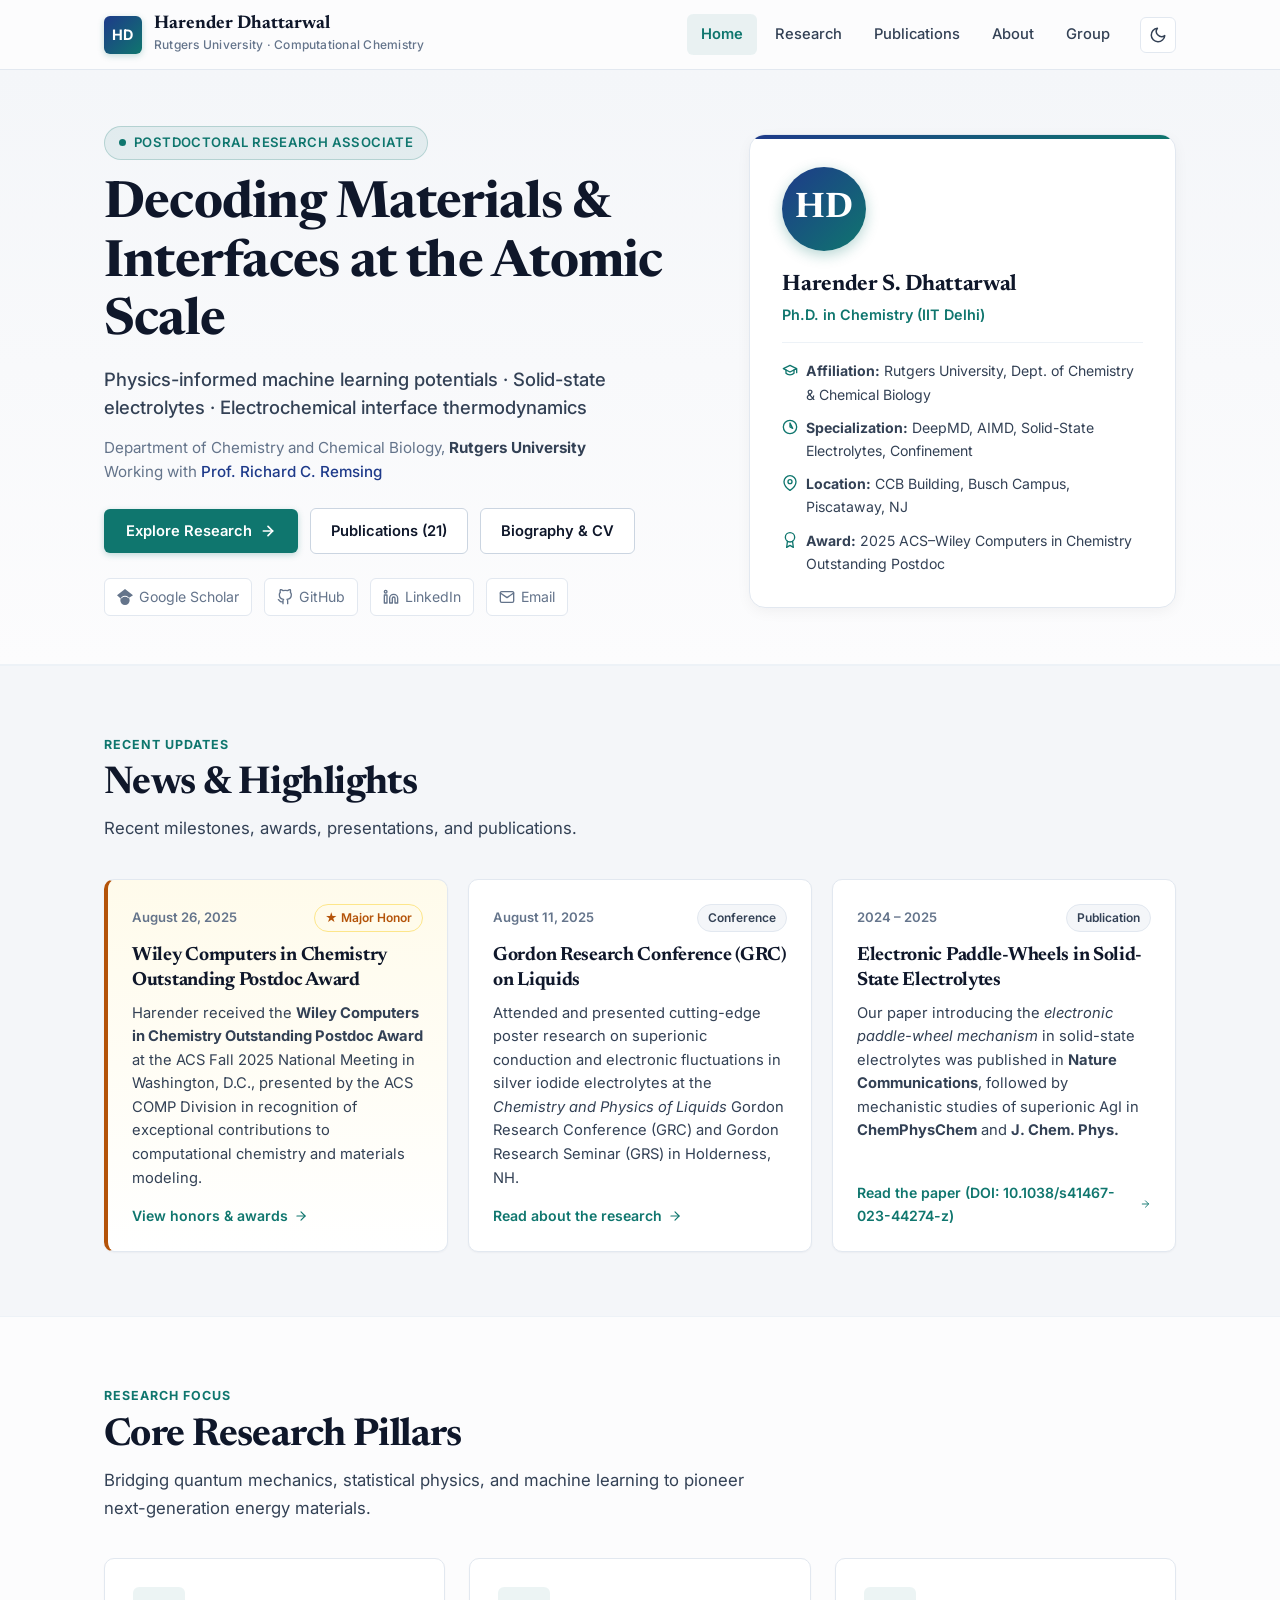
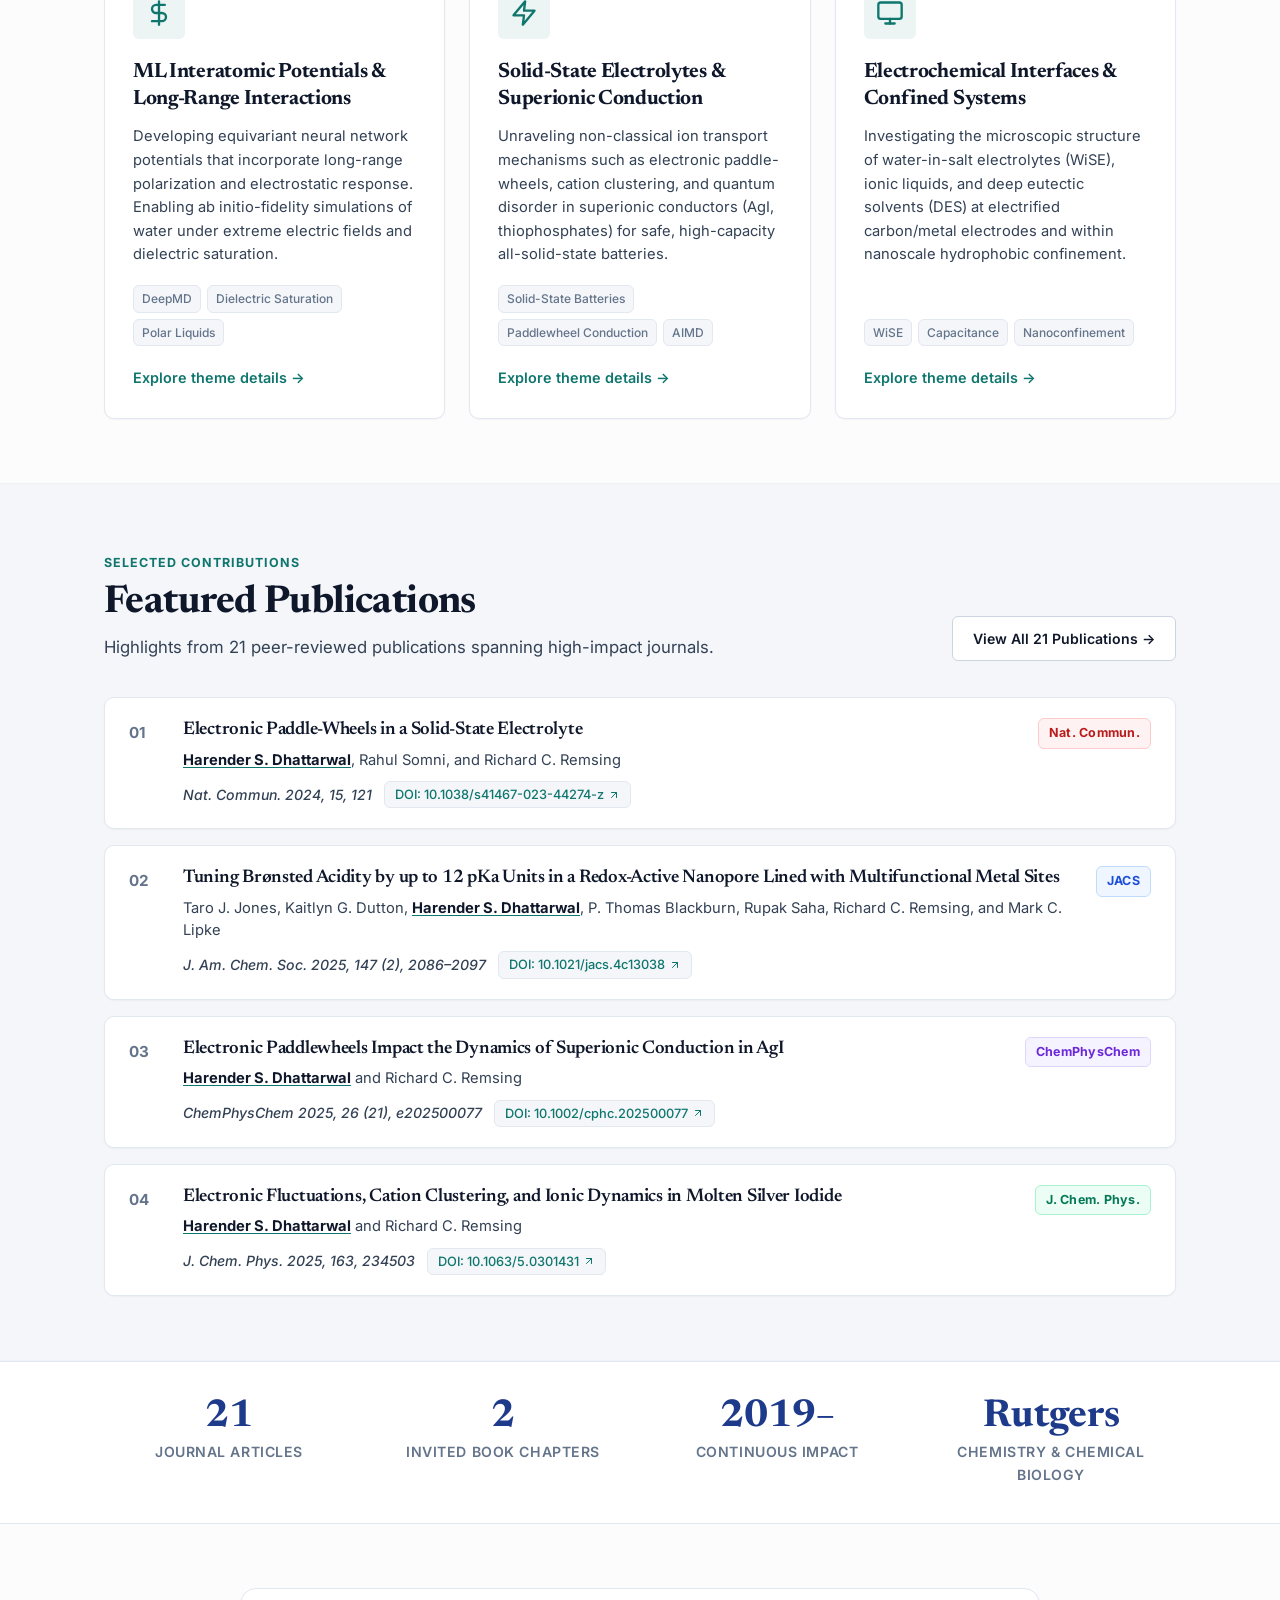
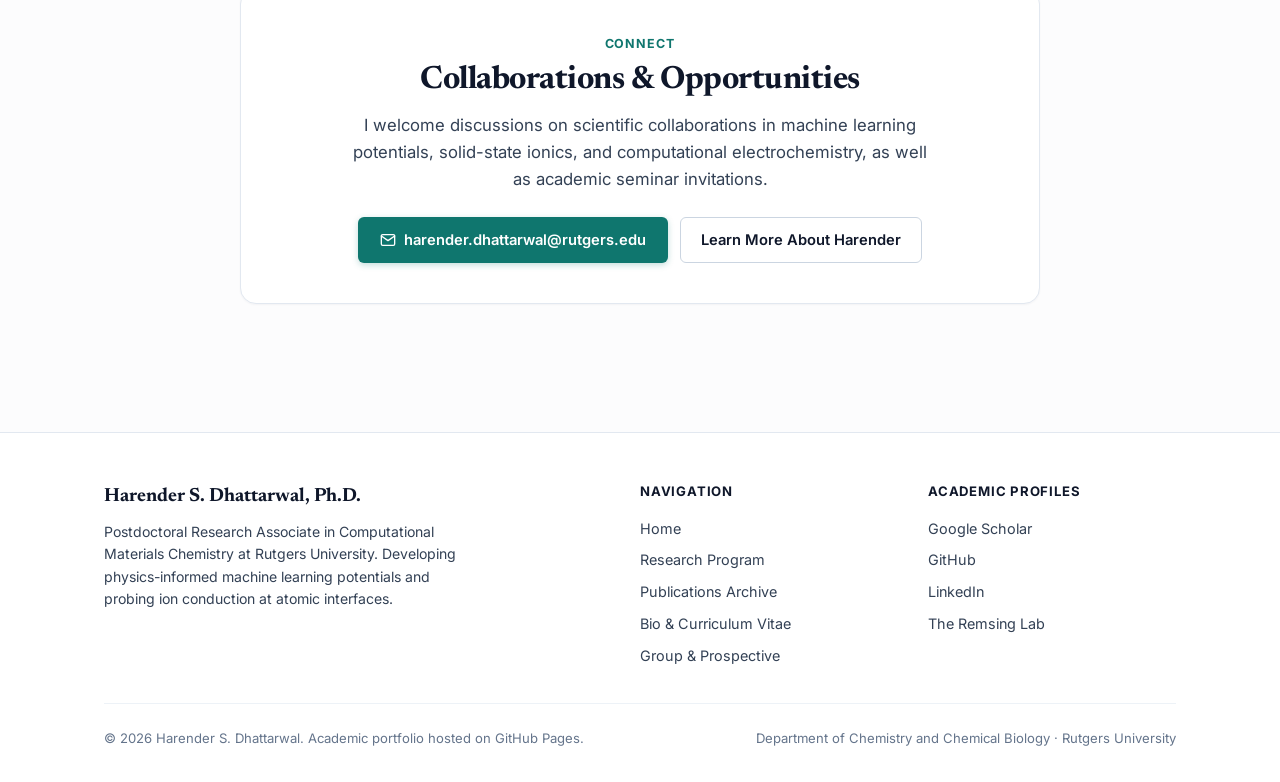
==== commit 826433f1: "Fix broken layout, assets, and styling; redesign academic portfolio inspired by Yue Group and Remsin" ====
--- a/index.html
+++ b/index.html
@@ -1,679 +1,466 @@
 <!DOCTYPE html>
-<html lang="en">
+<html lang="en" data-theme="light">
 <head>
   <meta charset="UTF-8"/>
   <meta name="viewport" content="width=device-width, initial-scale=1.0"/>
-  <meta name="description" content="Postdoctoral researcher at Rutgers University specialising in ML interatomic potentials, solid-state electrolytes, and electrochemical interface simulation."/>
+  <title>Harender S. Dhattarwal | Computational Materials Chemistry</title>
+  <meta name="description" content="Dr. Harender S. Dhattarwal — Postdoctoral Research Associate at Rutgers University. Machine learning interatomic potentials, solid-state electrolytes, and electrochemical interfaces."/>
   <meta name="author" content="Harender S. Dhattarwal"/>
-  <meta name="robots" content="index, follow"/>
-  <link rel="canonical" href="https://HSDhattarwal.github.io/index.html"/>
-  <!-- Open Graph -->
+  
+  <!-- Open Graph / Social Sharing -->
   <meta property="og:type" content="website"/>
-  <meta property="og:title" content="Harender Dhattarwal — Computational Materials Chemist"/>
-  <meta property="og:description" content="Postdoctoral researcher at Rutgers University specialising in ML interatomic potentials, solid-state electrolytes, and electrochemical interface simulation."/>
-  <meta property="og:url" content="https://HSDhattarwal.github.io/index.html"/>
-  <meta property="og:image" content="https://HSDhattarwal.github.io/assets/og-image.png"/>
-  <meta property="og:site_name" content="Harender Dhattarwal"/>
-  <!-- Twitter Card -->
-  <meta name="twitter:card" content="summary_large_image"/>
-  <meta name="twitter:title" content="Harender Dhattarwal — Computational Materials Chemist"/>
-  <meta name="twitter:description" content="Postdoctoral researcher at Rutgers University specialising in ML interatomic potentials, solid-state electrolytes, and electrochemical interface simulation."/>
-  <meta name="twitter:image" content="https://HSDhattarwal.github.io/assets/og-image.png"/>
-  <title>Harender Dhattarwal | Computational Materials Chemistry</title>
-  <meta name="description" content="Postdoctoral Research Associate at Rutgers University — ML interatomic potentials, solid-state electrolytes, and electrochemical interfaces." />
-  <link rel="icon" type="image/svg+xml" href="assets/favicon.svg" />
-  <link rel="stylesheet" href="css/style.css" />
+  <meta property="og:title" content="Harender S. Dhattarwal — Computational Materials Chemist"/>
+  <meta property="og:description" content="Postdoctoral researcher at Rutgers University specialising in ML interatomic potentials, solid-state electrolytes, and electrochemical interfaces."/>
+  <meta property="og:url" content="https://hsdhattarwal.github.io/"/>
+  <meta property="og:image" content="https://hsdhattarwal.github.io/assets/favicon.svg"/>
+
+  <link rel="icon" type="image/svg+xml" href="assets/favicon.svg"/>
+  <link rel="alternate icon" href="favicon.svg"/>
+  <link rel="stylesheet" href="css/style.css"/>
 </head>
 <body>
 
-<nav class="nav" id="main-nav">
-  <div class="container nav__inner">
-    <a class="nav__brand" href="index.html">
-      <span class="nav__monogram">HD</span>
-      <span class="nav__name">Harender Dhattarwal</span>
-    </a>
-    <ul class="nav__links" role="list">
+  <!-- ── Top Navigation Bar ───────────────────────────────── -->
+  <nav class="nav" id="main-nav">
+    <div class="container nav__inner">
+      <a class="nav__brand" href="index.html">
+        <span class="nav__monogram">HD</span>
+        <div class="nav__brand-text">
+          <span class="nav__name">Harender Dhattarwal</span>
+          <span class="nav__tagline">Rutgers University · Computational Chemistry</span>
+        </div>
+      </a>
+
+      <div class="nav__menu">
+        <ul class="nav__links" role="list">
+          <li><a href="index.html" class="active">Home</a></li>
+          <li><a href="research.html">Research</a></li>
+          <li><a href="publications.html">Publications</a></li>
+          <li><a href="about.html">About</a></li>
+          <li><a href="group.html">Group</a></li>
+        </ul>
+
+        <!-- Theme Switcher Button -->
+        <button class="theme-toggle-btn" id="theme-toggle" type="button" aria-label="Toggle color mode">
+          <svg class="icon-sun" style="display:none;" viewBox="0 0 24 24" fill="none" stroke="currentColor" stroke-width="2" stroke-linecap="round" stroke-linejoin="round"><circle cx="12" cy="12" r="5"/><line x1="12" y1="1" x2="12" y2="3"/><line x1="12" y1="21" x2="12" y2="23"/><line x1="4.22" y1="4.22" x2="5.64" y2="5.64"/><line x1="18.36" y1="18.36" x2="19.78" y2="19.78"/><line x1="1" y1="12" x2="3" y2="12"/><line x1="21" y1="12" x2="23" y2="12"/><line x1="4.22" y1="19.78" x2="5.64" y2="18.36"/><line x1="18.36" y1="5.64" x2="19.78" y2="4.22"/></svg>
+          <svg class="icon-moon" viewBox="0 0 24 24" fill="none" stroke="currentColor" stroke-width="2" stroke-linecap="round" stroke-linejoin="round"><path d="M21 12.79A9 9 0 1 1 11.21 3 7 7 0 0 0 21 12.79z"/></svg>
+        </button>
+
+        <!-- Mobile Drawer Toggle -->
+        <button class="nav__toggle" id="nav-toggle" type="button" aria-label="Open menu" aria-expanded="false">
+          <span></span><span></span><span></span>
+        </button>
+      </div>
+    </div>
+  </nav>
+
+  <!-- Mobile Navigation Drawer -->
+  <div class="nav__overlay" id="nav-overlay">
+    <ul class="nav__overlay-links" role="list">
+      <li><a href="index.html" class="active">Home</a></li>
       <li><a href="research.html">Research</a></li>
       <li><a href="publications.html">Publications</a></li>
       <li><a href="about.html">About</a></li>
       <li><a href="group.html">Group</a></li>
     </ul>
-    <button class="nav__toggle" aria-label="Open menu" aria-expanded="false">
-      <span></span><span></span><span></span>
-    </button>
   </div>
-</nav>
-<div class="nav__overlay" id="nav-overlay">
-  <button class="nav__overlay-close" aria-label="Close menu">
-    <svg xmlns="http://www.w3.org/2000/svg" viewBox="0 0 24 24" fill="none" stroke="currentColor" stroke-width="2" stroke-linecap="round" stroke-linejoin="round"><line x1="18" y1="6" x2="6" y2="18"/><line x1="6" y1="6" x2="18" y2="18"/></svg>
-  </button>
-  <ul class="nav__overlay-links" role="list">
-    <li><a href="research.html">Research</a></li>
-    <li><a href="publications.html">Publications</a></li>
-    <li><a href="about.html">About</a></li>
-    <li><a href="group.html">Group</a></li>
-  </ul>
-</div>
-
-<main class="page-offset">
-
-  <!-- ══════════════════════════════════════════════════════
-       SECTION 1: HERO
-       ══════════════════════════════════════════════════════ -->
-  <section class="home-hero">
+
+  <main class="page-offset">
+
+    <!-- ── 1. Hero Section ─────────────────────────────────── -->
+    <section class="home-hero">
+      <div class="container">
+        <div class="home-hero__grid">
+          
+          <div class="home-hero__text">
+            <div class="hero-pill">
+              <span class="hero-pill-dot"></span>
+              Postdoctoral Research Associate
+            </div>
+            
+            <h1 class="hero-headline">Decoding Materials &amp; Interfaces at the Atomic Scale</h1>
+            
+            <p class="hero-sub">
+              Physics-informed machine learning potentials · Solid-state electrolytes · Electrochemical interface thermodynamics
+            </p>
+            
+            <p class="hero-affiliation">
+              Department of Chemistry and Chemical Biology, <strong>Rutgers University</strong><br>
+              Working with <a href="https://remsinglab.com" target="_blank" rel="noopener noreferrer">Prof. Richard C. Remsing</a>
+            </p>
+
+            <div class="hero-actions">
+              <a href="research.html" class="btn-primary">
+                Explore Research
+                <svg width="16" height="16" viewBox="0 0 24 24" fill="none" stroke="currentColor" stroke-width="2.5" stroke-linecap="round" stroke-linejoin="round"><line x1="5" y1="12" x2="19" y2="12"/><polyline points="12 5 19 12 12 19"/></svg>
+              </a>
+              <a href="publications.html" class="btn-outline">Publications (21)</a>
+              <a href="about.html" class="btn-outline">Biography &amp; CV</a>
+            </div>
+
+            <div class="hero-social">
+              <a href="https://scholar.google.com/citations?user=Y4dvObYAAAAJ" class="hero-social-link" target="_blank" rel="noopener noreferrer" title="Google Scholar">
+                <svg viewBox="0 0 24 24" fill="currentColor"><path d="M12 24a7 7 0 1 1 0-14 7 7 0 0 1 0 14Zm0-24L0 9.5h3.6l8.4-6.3 8.4 6.3H24L12 0Zm-5 13.8a7 7 0 0 1 10 0L24 9.5 12 1 0 9.5l5 4.3Z"/></svg>
+                Google Scholar
+              </a>
+              <a href="https://github.com/HSDhattarwal" class="hero-social-link" target="_blank" rel="noopener noreferrer" title="GitHub">
+                <svg viewBox="0 0 24 24" fill="none" stroke="currentColor" stroke-width="2" stroke-linecap="round" stroke-linejoin="round"><path d="M9 19c-5 1.5-5-2.5-7-3m14 6v-3.87a3.37 3.37 0 0 0-.94-2.61c3.14-.35 6.44-1.54 6.44-7A5.44 5.44 0 0 0 20 4.77 5.07 5.07 0 0 0 19.91 1S18.73.65 16 2.48a13.38 13.38 0 0 0-7 0C6.27.65 5.09 1 5.09 1A5.07 5.07 0 0 0 5 4.77a5.44 5.44 0 0 0-1.5 3.78c0 5.42 3.3 6.61 6.44 7A3.37 3.37 0 0 0 9 18.13V22"/></svg>
+                GitHub
+              </a>
+              <a href="https://www.linkedin.com/in/HSDhattarwal" class="hero-social-link" target="_blank" rel="noopener noreferrer" title="LinkedIn">
+                <svg viewBox="0 0 24 24" fill="none" stroke="currentColor" stroke-width="2" stroke-linecap="round" stroke-linejoin="round"><path d="M16 8a6 6 0 0 1 6 6v7h-4v-7a2 2 0 0 0-2-2 2 2 0 0 0-2 2v7h-4v-7a6 6 0 0 1 6-6z"/><rect x="2" y="9" width="4" height="12"/><circle cx="4" cy="4" r="2"/></svg>
+                LinkedIn
+              </a>
+              <a href="mailto:harender.dhattarwal@rutgers.edu" class="hero-social-link" title="Email">
+                <svg viewBox="0 0 24 24" fill="none" stroke="currentColor" stroke-width="2" stroke-linecap="round" stroke-linejoin="round"><path d="M4 4h16c1.1 0 2 .9 2 2v12c0 1.1-.9 2-2 2H4c-1.1 0-2-.9-2-2V6c0-1.1.9-2 2-2z"/><polyline points="22,6 12,13 2,6"/></svg>
+                Email
+              </a>
+            </div>
+          </div>
+
+          <!-- Academic Card / Profile Overview -->
+          <div class="hero-card">
+            <div class="hero-card__avatar">HD</div>
+            <h2 class="hero-card__title">Harender S. Dhattarwal</h2>
+            <div class="hero-card__role">Ph.D. in Chemistry (IIT Delhi)</div>
+            
+            <div class="hero-card__list">
+              <div class="hero-card__item">
+                <svg viewBox="0 0 24 24" fill="none" stroke="currentColor" stroke-width="2" stroke-linecap="round" stroke-linejoin="round"><path d="M22 10v6M2 10l10-5 10 5-10 5z"/><path d="M6 12v5c3 3 9 3 12 0v-5"/></svg>
+                <span><strong>Affiliation:</strong> Rutgers University, Dept. of Chemistry &amp; Chemical Biology</span>
+              </div>
+              <div class="hero-card__item">
+                <svg viewBox="0 0 24 24" fill="none" stroke="currentColor" stroke-width="2" stroke-linecap="round" stroke-linejoin="round"><circle cx="12" cy="12" r="10"/><polygon points="12 6 12 12 16 14"/></svg>
+                <span><strong>Specialization:</strong> DeepMD, AIMD, Solid-State Electrolytes, Confinement</span>
+              </div>
+              <div class="hero-card__item">
+                <svg viewBox="0 0 24 24" fill="none" stroke="currentColor" stroke-width="2" stroke-linecap="round" stroke-linejoin="round"><path d="M21 10c0 7-9 13-9 13s-9-6-9-13a9 9 0 0 1 18 0z"/><circle cx="12" cy="10" r="3"/></svg>
+                <span><strong>Location:</strong> CCB Building, Busch Campus, Piscataway, NJ</span>
+              </div>
+              <div class="hero-card__item">
+                <svg viewBox="0 0 24 24" fill="none" stroke="currentColor" stroke-width="2" stroke-linecap="round" stroke-linejoin="round"><circle cx="12" cy="8" r="7"/><polyline points="8.21 13.89 7 23 12 20 17 23 15.79 13.88"/></svg>
+                <span><strong>Award:</strong> 2025 ACS–Wiley Computers in Chemistry Outstanding Postdoc</span>
+              </div>
+            </div>
+          </div>
+
+        </div>
+      </div>
+    </section>
+
+    <!-- ── 2. Recent News & Updates (Borrowed from Remsing Lab) ─ -->
+    <section class="section section--alt">
+      <div class="container">
+        <div class="section-header">
+          <span class="section-label">Recent Updates</span>
+          <h2 class="section-title">News &amp; Highlights</h2>
+          <p class="section-desc">Recent milestones, awards, presentations, and publications.</p>
+        </div>
+
+        <div class="news-grid">
+          
+          <!-- Highlight 1: Wiley Award -->
+          <article class="news-card news-card--highlight">
+            <div class="news-meta">
+              <span class="news-date">August 26, 2025</span>
+              <span class="news-tag news-tag--award">★ Major Honor</span>
+            </div>
+            <h3 class="news-title">Wiley Computers in Chemistry Outstanding Postdoc Award</h3>
+            <p class="news-body">
+              Harender received the <strong>Wiley Computers in Chemistry Outstanding Postdoc Award</strong> at the ACS Fall 2025 National Meeting in Washington, D.C., presented by the ACS COMP Division in recognition of exceptional contributions to computational chemistry and materials modeling.
+            </p>
+            <a href="about.html#awards" class="news-link">
+              View honors &amp; awards
+              <svg viewBox="0 0 24 24" fill="none" stroke="currentColor" stroke-width="2" stroke-linecap="round" stroke-linejoin="round"><line x1="5" y1="12" x2="19" y2="12"/><polyline points="12 5 19 12 12 19"/></svg>
+            </a>
+          </article>
+
+          <!-- Highlight 2: GRC Liquids -->
+          <article class="news-card">
+            <div class="news-meta">
+              <span class="news-date">August 11, 2025</span>
+              <span class="news-tag">Conference</span>
+            </div>
+            <h3 class="news-title">Gordon Research Conference (GRC) on Liquids</h3>
+            <p class="news-body">
+              Attended and presented cutting-edge poster research on superionic conduction and electronic fluctuations in silver iodide electrolytes at the <em>Chemistry and Physics of Liquids</em> Gordon Research Conference (GRC) and Gordon Research Seminar (GRS) in Holderness, NH.
+            </p>
+            <a href="research.html#sse" class="news-link">
+              Read about the research
+              <svg viewBox="0 0 24 24" fill="none" stroke="currentColor" stroke-width="2" stroke-linecap="round" stroke-linejoin="round"><line x1="5" y1="12" x2="19" y2="12"/><polyline points="12 5 19 12 12 19"/></svg>
+            </a>
+          </article>
+
+          <!-- Highlight 3: Nature Communications Paper -->
+          <article class="news-card">
+            <div class="news-meta">
+              <span class="news-date">2024 – 2025</span>
+              <span class="news-tag">Publication</span>
+            </div>
+            <h3 class="news-title">Electronic Paddle-Wheels in Solid-State Electrolytes</h3>
+            <p class="news-body">
+              Our paper introducing the <em>electronic paddle-wheel mechanism</em> in solid-state electrolytes was published in <strong>Nature Communications</strong>, followed by mechanistic studies of superionic AgI in <strong>ChemPhysChem</strong> and <strong>J. Chem. Phys.</strong>
+            </p>
+            <a href="https://doi.org/10.1038/s41467-023-44274-z" target="_blank" rel="noopener noreferrer" class="news-link">
+              Read the paper (DOI: 10.1038/s41467-023-44274-z)
+              <svg viewBox="0 0 24 24" fill="none" stroke="currentColor" stroke-width="2" stroke-linecap="round" stroke-linejoin="round"><line x1="5" y1="12" x2="19" y2="12"/><polyline points="12 5 19 12 12 19"/></svg>
+            </a>
+          </article>
+
+        </div>
+      </div>
+    </section>
+
+    <!-- ── 3. Research Themes Grid (Borrowed from Yue Group) ── -->
+    <section class="section">
+      <div class="container">
+        <div class="section-header">
+          <span class="section-label">Research Focus</span>
+          <h2 class="section-title">Core Research Pillars</h2>
+          <p class="section-desc">Bridging quantum mechanics, statistical physics, and machine learning to pioneer next-generation energy materials.</p>
+        </div>
+
+        <div class="research-grid">
+          
+          <!-- Pillar 1 -->
+          <div class="research-card">
+            <div class="research-card__icon">
+              <svg viewBox="0 0 24 24" fill="none" stroke="currentColor" stroke-width="2" stroke-linecap="round" stroke-linejoin="round"><path d="M12 2v20M17 5H9.5a3.5 3.5 0 0 0 0 7h5a3.5 3.5 0 0 1 0 7H6"/></svg>
+            </div>
+            <h3 class="research-card__title">ML Interatomic Potentials &amp; Long-Range Interactions</h3>
+            <p class="research-card__desc">
+              Developing equivariant neural network potentials that incorporate long-range polarization and electrostatic response. Enabling ab initio-fidelity simulations of water under extreme electric fields and dielectric saturation.
+            </p>
+            <div class="research-card__tags">
+              <span class="research-tag">DeepMD</span>
+              <span class="research-tag">Dielectric Saturation</span>
+              <span class="research-tag">Polar Liquids</span>
+            </div>
+            <a href="research.html#mlip" class="research-card__link">
+              Explore theme details →
+            </a>
+          </div>
+
+          <!-- Pillar 2 -->
+          <div class="research-card">
+            <div class="research-card__icon">
+              <svg viewBox="0 0 24 24" fill="none" stroke="currentColor" stroke-width="2" stroke-linecap="round" stroke-linejoin="round"><polygon points="13 2 3 14 12 14 11 22 21 10 12 10 13 2"/></svg>
+            </div>
+            <h3 class="research-card__title">Solid-State Electrolytes &amp; Superionic Conduction</h3>
+            <p class="research-card__desc">
+              Unraveling non-classical ion transport mechanisms such as electronic paddle-wheels, cation clustering, and quantum disorder in superionic conductors (AgI, thiophosphates) for safe, high-capacity all-solid-state batteries.
+            </p>
+            <div class="research-card__tags">
+              <span class="research-tag">Solid-State Batteries</span>
+              <span class="research-tag">Paddlewheel Conduction</span>
+              <span class="research-tag">AIMD</span>
+            </div>
+            <a href="research.html#sse" class="research-card__link">
+              Explore theme details →
+            </a>
+          </div>
+
+          <!-- Pillar 3 -->
+          <div class="research-card">
+            <div class="research-card__icon">
+              <svg viewBox="0 0 24 24" fill="none" stroke="currentColor" stroke-width="2" stroke-linecap="round" stroke-linejoin="round"><rect x="2" y="3" width="20" height="14" rx="2" ry="2"/><line x1="8" y1="21" x2="16" y2="21"/><line x1="12" y1="17" x2="12" y2="21"/></svg>
+            </div>
+            <h3 class="research-card__title">Electrochemical Interfaces &amp; Confined Systems</h3>
+            <p class="research-card__desc">
+              Investigating the microscopic structure of water-in-salt electrolytes (WiSE), ionic liquids, and deep eutectic solvents (DES) at electrified carbon/metal electrodes and within nanoscale hydrophobic confinement.
+            </p>
+            <div class="research-card__tags">
+              <span class="research-tag">WiSE</span>
+              <span class="research-tag">Capacitance</span>
+              <span class="research-tag">Nanoconfinement</span>
+            </div>
+            <a href="research.html#interfaces" class="research-card__link">
+              Explore theme details →
+            </a>
+          </div>
+
+        </div>
+      </div>
+    </section>
+
+    <!-- ── 4. Featured Publications ────────────────────────── -->
+    <section class="section section--alt">
+      <div class="container">
+        <div class="section-header" style="display:flex; justify-content:space-between; align-items:flex-end; flex-wrap:wrap; gap:16px;">
+          <div>
+            <span class="section-label">Selected Contributions</span>
+            <h2 class="section-title">Featured Publications</h2>
+            <p class="section-desc">Highlights from 21 peer-reviewed publications spanning high-impact journals.</p>
+          </div>
+          <a href="publications.html" class="btn-outline" style="font-size:0.88rem;">View All 21 Publications →</a>
+        </div>
+
+        <div class="pub-list">
+
+          <!-- Paper 1: Nature Communications 2024 -->
+          <article class="pub-item">
+            <div class="pub-num">01</div>
+            <div class="pub-content">
+              <h3 class="pub-title">Electronic Paddle-Wheels in a Solid-State Electrolyte</h3>
+              <div class="pub-authors"><strong>Harender S. Dhattarwal</strong>, Rahul Somni, and Richard C. Remsing</div>
+              <div class="pub-meta">
+                <span class="pub-journal">Nat. Commun. 2024, 15, 121</span>
+                <a href="https://doi.org/10.1038/s41467-023-44274-z" target="_blank" rel="noopener noreferrer" class="pub-doi-pill">
+                  DOI: 10.1038/s41467-023-44274-z
+                  <svg viewBox="0 0 24 24" fill="none" stroke="currentColor" stroke-width="2" stroke-linecap="round" stroke-linejoin="round"><line x1="7" y1="17" x2="17" y2="7"/><polyline points="7 7 17 7 17 17"/></svg>
+                </a>
+              </div>
+            </div>
+            <div class="pub-actions">
+              <span class="badge-journal badge-nature">Nat. Commun.</span>
+            </div>
+          </article>
+
+          <!-- Paper 2: JACS 2025 -->
+          <article class="pub-item">
+            <div class="pub-num">02</div>
+            <div class="pub-content">
+              <h3 class="pub-title">Tuning Brønsted Acidity by up to 12 pKa Units in a Redox-Active Nanopore Lined with Multifunctional Metal Sites</h3>
+              <div class="pub-authors">Taro J. Jones, Kaitlyn G. Dutton, <strong>Harender S. Dhattarwal</strong>, P. Thomas Blackburn, Rupak Saha, Richard C. Remsing, and Mark C. Lipke</div>
+              <div class="pub-meta">
+                <span class="pub-journal">J. Am. Chem. Soc. 2025, 147 (2), 2086–2097</span>
+                <a href="https://doi.org/10.1021/jacs.4c13038" target="_blank" rel="noopener noreferrer" class="pub-doi-pill">
+                  DOI: 10.1021/jacs.4c13038
+                  <svg viewBox="0 0 24 24" fill="none" stroke="currentColor" stroke-width="2" stroke-linecap="round" stroke-linejoin="round"><line x1="7" y1="17" x2="17" y2="7"/><polyline points="7 7 17 7 17 17"/></svg>
+                </a>
+              </div>
+            </div>
+            <div class="pub-actions">
+              <span class="badge-journal badge-jacs">JACS</span>
+            </div>
+          </article>
+
+          <!-- Paper 3: ChemPhysChem 2025 -->
+          <article class="pub-item">
+            <div class="pub-num">03</div>
+            <div class="pub-content">
+              <h3 class="pub-title">Electronic Paddlewheels Impact the Dynamics of Superionic Conduction in AgI</h3>
+              <div class="pub-authors"><strong>Harender S. Dhattarwal</strong> and Richard C. Remsing</div>
+              <div class="pub-meta">
+                <span class="pub-journal">ChemPhysChem 2025, 26 (21), e202500077</span>
+                <a href="https://doi.org/10.1002/cphc.202500077" target="_blank" rel="noopener noreferrer" class="pub-doi-pill">
+                  DOI: 10.1002/cphc.202500077
+                  <svg viewBox="0 0 24 24" fill="none" stroke="currentColor" stroke-width="2" stroke-linecap="round" stroke-linejoin="round"><line x1="7" y1="17" x2="17" y2="7"/><polyline points="7 7 17 7 17 17"/></svg>
+                </a>
+              </div>
+            </div>
+            <div class="pub-actions">
+              <span class="badge-journal badge-chemphyschem">ChemPhysChem</span>
+            </div>
+          </article>
+
+          <!-- Paper 4: JCP 2025 -->
+          <article class="pub-item">
+            <div class="pub-num">04</div>
+            <div class="pub-content">
+              <h3 class="pub-title">Electronic Fluctuations, Cation Clustering, and Ionic Dynamics in Molten Silver Iodide</h3>
+              <div class="pub-authors"><strong>Harender S. Dhattarwal</strong> and Richard C. Remsing</div>
+              <div class="pub-meta">
+                <span class="pub-journal">J. Chem. Phys. 2025, 163, 234503</span>
+                <a href="https://doi.org/10.1063/5.0301431" target="_blank" rel="noopener noreferrer" class="pub-doi-pill">
+                  DOI: 10.1063/5.0301431
+                  <svg viewBox="0 0 24 24" fill="none" stroke="currentColor" stroke-width="2" stroke-linecap="round" stroke-linejoin="round"><line x1="7" y1="17" x2="17" y2="7"/><polyline points="7 7 17 7 17 17"/></svg>
+                </a>
+              </div>
+            </div>
+            <div class="pub-actions">
+              <span class="badge-journal badge-jcp">J. Chem. Phys.</span>
+            </div>
+          </article>
+
+        </div>
+      </div>
+    </section>
+
+    <!-- ── 5. Statistics Strip ─────────────────────────────── -->
+    <section class="stats-strip">
+      <div class="container">
+        <div class="stats-grid">
+          <div class="stat-item">
+            <span class="stat-num">21</span>
+            <span class="stat-label">Journal Articles</span>
+          </div>
+          <div class="stat-item">
+            <span class="stat-num">2</span>
+            <span class="stat-label">Invited Book Chapters</span>
+          </div>
+          <div class="stat-item">
+            <span class="stat-num">2019–</span>
+            <span class="stat-label">Continuous Impact</span>
+          </div>
+          <div class="stat-item">
+            <span class="stat-num">Rutgers</span>
+            <span class="stat-label">Chemistry &amp; Chemical Biology</span>
+          </div>
+        </div>
+      </div>
+    </section>
+
+    <!-- ── 6. Contact & Collaboration Callout ──────────────── -->
+    <section class="section">
+      <div class="container">
+        <div style="background:var(--bg-surface); border:1px solid var(--border); border-radius:var(--radius-lg); padding:40px; text-align:center; max-width:800px; margin:0 auto; box-shadow:var(--shadow-sm);">
+          <span class="section-label">Connect</span>
+          <h2 style="font-size:2rem; margin-bottom:12px;">Collaborations &amp; Opportunities</h2>
+          <p style="font-size:1.05rem; color:var(--text-secondary); max-width:580px; margin:0 auto 24px; line-height:1.6;">
+            I welcome discussions on scientific collaborations in machine learning potentials, solid-state ionics, and computational electrochemistry, as well as academic seminar invitations.
+          </p>
+          <div style="display:flex; justify-content:center; flex-wrap:wrap; gap:12px;">
+            <a href="mailto:harender.dhattarwal@rutgers.edu" class="btn-primary">
+              <svg width="16" height="16" viewBox="0 0 24 24" fill="none" stroke="currentColor" stroke-width="2" stroke-linecap="round" stroke-linejoin="round"><path d="M4 4h16c1.1 0 2 .9 2 2v12c0 1.1-.9 2-2 2H4c-1.1 0-2-.9-2-2V6c0-1.1.9-2 2-2z"/><polyline points="22,6 12,13 2,6"/></svg>
+              harender.dhattarwal@rutgers.edu
+            </a>
+            <a href="about.html" class="btn-outline">Learn More About Harender</a>
+          </div>
+        </div>
+      </div>
+    </section>
+
+  </main>
+
+  <!-- ── Footer ───────────────────────────────────────────── -->
+  <footer class="footer">
     <div class="container">
-      <div class="home-hero__grid">
-
-        <!-- Left: text content -->
-        <div class="home-hero__text reveal">
-          <span class="hero-label">Computational Materials Chemistry</span>
-          <h1 class="hero-headline">Decoding Materials<br>at the Atomic Scale</h1>
-          <p class="hero-sub">Machine learning potentials · Solid-state electrolytes · Electrochemical interfaces</p>
-          <p class="hero-bio">Postdoctoral Research Associate, Remsing Lab, Rutgers University</p>
-
-          <div class="hero-actions">
-            <a href="research.html" class="btn-hero-primary">View Research</a>
-            <a href="publications.html" class="btn-hero-outline">Publications</a>
-          </div>
-
-          <div class="hero-social">
-            <!-- Google Scholar -->
-            <a href="https://scholar.google.com/citations?user=XXXX" class="hero-social-link" title="Google Scholar">
-              <svg viewBox="0 0 24 24" fill="currentColor"><path d="M12 24a7 7 0 1 1 0-14 7 7 0 0 1 0 14Zm0-24L0 9.5h3.6l8.4-6.3 8.4 6.3H24L12 0Zm-5 13.8a7 7 0 0 1 10 0L24 9.5 12 1 0 9.5l5 4.3Z"/></svg>
-              Google Scholar
-            </a>
-            <!-- LinkedIn -->
-            <a href="https://www.linkedin.com/in/HSDhattarwal" class="hero-social-link" title="LinkedIn">
-              <svg viewBox="0 0 24 24" fill="none" stroke="currentColor" stroke-width="2" stroke-linecap="round" stroke-linejoin="round"><path d="M16 8a6 6 0 0 1 6 6v7h-4v-7a2 2 0 0 0-2-2 2 2 0 0 0-2 2v7h-4v-7a6 6 0 0 1 6-6z"/><rect x="2" y="9" width="4" height="12"/><circle cx="4" cy="4" r="2"/></svg>
-              LinkedIn
-            </a>
-            <!-- GitHub -->
-            <a href="https://github.com/HSDhattarwal" class="hero-social-link" title="GitHub">
-              <svg viewBox="0 0 24 24" fill="none" stroke="currentColor" stroke-width="2" stroke-linecap="round" stroke-linejoin="round"><path d="M9 19c-5 1.5-5-2.5-7-3m14 6v-3.87a3.37 3.37 0 0 0-.94-2.61c3.14-.35 6.44-1.54 6.44-7A5.44 5.44 0 0 0 20 4.77 5.07 5.07 0 0 0 19.91 1S18.73.65 16 2.48a13.38 13.38 0 0 0-7 0C6.27.65 5.09 1 5.09 1A5.07 5.07 0 0 0 5 4.77a5.44 5.44 0 0 0-1.5 3.78c0 5.42 3.3 6.61 6.44 7A3.37 3.37 0 0 0 9 18.13V22"/></svg>
-              GitHub
-            </a>
-            <!-- Email -->
-            <a href="mailto:hsd@chem.rutgers.edu" class="hero-social-link" title="Email">
-              <svg viewBox="0 0 24 24" fill="none" stroke="currentColor" stroke-width="2" stroke-linecap="round" stroke-linejoin="round"><path d="M4 4h16c1.1 0 2 .9 2 2v12c0 1.1-.9 2-2 2H4c-1.1 0-2-.9-2-2V6c0-1.1.9-2 2-2z"/><polyline points="22,6 12,13 2,6"/></svg>
-              Email
-            </a>
-          </div>
-        </div>
-
-        <!-- Right: animated SVG lattice -->
-        <div class="home-hero__visual reveal reveal-delay-2">
-          <svg viewBox="0 0 480 480" xmlns="http://www.w3.org/2000/svg" aria-hidden="true">
-            <defs>
-              <radialGradient id="centerGlow" cx="50%" cy="50%" r="50%">
-                <stop offset="0%"   stop-color="#27AE60" stop-opacity="0.3"/>
-                <stop offset="100%" stop-color="#27AE60" stop-opacity="0"/>
-              </radialGradient>
-              <radialGradient id="nodeGrad" cx="40%" cy="35%" r="60%">
-                <stop offset="0%"   stop-color="#52D68A"/>
-                <stop offset="100%" stop-color="#1E8449"/>
-              </radialGradient>
-              <filter id="glow-filter">
-                <feGaussianBlur stdDeviation="3" result="blur"/>
-                <feMerge><feMergeNode in="blur"/><feMergeNode in="SourceGraphic"/></feMerge>
-              </filter>
-            </defs>
-
-            <!-- ── Orbital paths (dashed, rotating) ── -->
-            <g class="svg-orbit" opacity="0.22">
-              <ellipse cx="240" cy="240" rx="178" ry="92"
-                fill="none" stroke="#27AE60" stroke-width="1.2"
-                stroke-dasharray="9 5" transform="rotate(28 240 240)"/>
-            </g>
-            <g class="svg-orbit-rev" opacity="0.16">
-              <ellipse cx="240" cy="240" rx="148" ry="68"
-                fill="none" stroke="#27AE60" stroke-width="1"
-                stroke-dasharray="6 6" transform="rotate(-18 240 240)"/>
-            </g>
-
-            <!-- ── Hex lattice bonds ── -->
-            <g stroke="#CBD5E0" stroke-width="1" opacity="0.7">
-              <!-- Center to inner ring -->
-              <line x1="240" y1="240" x2="315" y2="240"/>
-              <line x1="240" y1="240" x2="278" y2="175"/>
-              <line x1="240" y1="240" x2="202" y2="175"/>
-              <line x1="240" y1="240" x2="165" y2="240"/>
-              <line x1="240" y1="240" x2="202" y2="305"/>
-              <line x1="240" y1="240" x2="278" y2="305"/>
-              <!-- Inner ring -->
-              <line x1="315" y1="240" x2="278" y2="175"/>
-              <line x1="278" y1="175" x2="202" y2="175"/>
-              <line x1="202" y1="175" x2="165" y2="240"/>
-              <line x1="165" y1="240" x2="202" y2="305"/>
-              <line x1="202" y1="305" x2="278" y2="305"/>
-              <line x1="278" y1="305" x2="315" y2="240"/>
-              <!-- Inner to outer -->
-              <line x1="315" y1="240" x2="390" y2="240"/>
-              <line x1="315" y1="240" x2="352" y2="175"/>
-              <line x1="315" y1="240" x2="352" y2="305"/>
-              <line x1="278" y1="175" x2="352" y2="175"/>
-              <line x1="278" y1="175" x2="315" y2="110"/>
-              <line x1="278" y1="175" x2="240" y2="110"/>
-              <line x1="202" y1="175" x2="240" y2="110"/>
-              <line x1="202" y1="175" x2="165" y2="110"/>
-              <line x1="202" y1="175" x2="128" y2="175"/>
-              <line x1="165" y1="240" x2="128" y2="175"/>
-              <line x1="165" y1="240" x2="90"  y2="240"/>
-              <line x1="165" y1="240" x2="128" y2="305"/>
-              <line x1="202" y1="305" x2="128" y2="305"/>
-              <line x1="202" y1="305" x2="165" y2="370"/>
-              <line x1="202" y1="305" x2="240" y2="370"/>
-              <line x1="278" y1="305" x2="240" y2="370"/>
-              <line x1="278" y1="305" x2="315" y2="370"/>
-              <line x1="278" y1="305" x2="352" y2="305"/>
-              <!-- Outer ring -->
-              <line x1="390" y1="240" x2="352" y2="175"/>
-              <line x1="390" y1="240" x2="352" y2="305"/>
-              <line x1="352" y1="175" x2="315" y2="110"/>
-              <line x1="315" y1="110" x2="240" y2="110"/>
-              <line x1="240" y1="110" x2="165" y2="110"/>
-              <line x1="165" y1="110" x2="128" y2="175"/>
-              <line x1="128" y1="175" x2="90"  y2="240"/>
-              <line x1="90"  y1="240" x2="128" y2="305"/>
-              <line x1="128" y1="305" x2="165" y2="370"/>
-              <line x1="165" y1="370" x2="240" y2="370"/>
-              <line x1="240" y1="370" x2="315" y2="370"/>
-              <line x1="315" y1="370" x2="352" y2="305"/>
-              <line x1="352" y1="305" x2="390" y2="240"/>
-            </g>
-
-            <!-- ── Glow halo behind center ── -->
-            <circle cx="240" cy="240" r="55" fill="url(#centerGlow)"/>
-
-            <!-- ── Outer ring atoms ── -->
-            <g fill="#E2E8F0" stroke="#CBD5E0" stroke-width="1">
-              <circle cx="390" cy="240" r="6"/>
-              <circle cx="352" cy="175" r="6"/>
-              <circle cx="315" cy="110" r="6"/>
-              <circle cx="240" cy="110" r="6"/>
-              <circle cx="165" cy="110" r="6"/>
-              <circle cx="128" cy="175" r="6"/>
-              <circle cx="90"  cy="240" r="6"/>
-              <circle cx="128" cy="305" r="6"/>
-              <circle cx="165" cy="370" r="6"/>
-              <circle cx="240" cy="370" r="6"/>
-              <circle cx="315" cy="370" r="6"/>
-              <circle cx="352" cy="305" r="6"/>
-            </g>
-
-            <!-- ── Inner ring atoms ── -->
-            <g fill="rgba(39,174,96,0.25)" stroke="#27AE60" stroke-width="1.2">
-              <circle cx="315" cy="240" r="8"/>
-              <circle cx="278" cy="175" r="8"/>
-              <circle cx="202" cy="175" r="8"/>
-              <circle cx="165" cy="240" r="8"/>
-              <circle cx="202" cy="305" r="8"/>
-              <circle cx="278" cy="305" r="8"/>
-            </g>
-
-            <!-- ── Pulsing glow ring ── -->
-            <circle cx="240" cy="240" r="14" fill="none" stroke="#27AE60" stroke-width="1.5"
-              opacity="0.4" class="svg-glow-ring"/>
-
-            <!-- ── Central accent node ── -->
-            <circle cx="240" cy="240" r="13" fill="url(#nodeGrad)"
-              filter="url(#glow-filter)" class="svg-pulse"/>
-            <circle cx="234" cy="234" r="4" fill="rgba(255,255,255,0.5)"/>
-
-            <!-- ── Floating data dots ── -->
-            <circle cx="55"  cy="88"  r="3.5" fill="#27AE60" opacity="0.6" class="svg-float-a"/>
-            <circle cx="428" cy="110" r="3"   fill="#27AE60" opacity="0.45" class="svg-float-b"/>
-            <circle cx="42"  cy="360" r="3"   fill="#27AE60" opacity="0.5"  class="svg-float-c"/>
-            <circle cx="440" cy="320" r="3.5" fill="#27AE60" opacity="0.55" class="svg-float-d"/>
-            <circle cx="70"  cy="220" r="2.5" fill="#9B59B6" opacity="0.4"  class="svg-float-e"/>
-            <circle cx="415" cy="200" r="2.5" fill="#9B59B6" opacity="0.35" class="svg-float-f"/>
-            <circle cx="155" cy="58"  r="2.5" fill="#27AE60" opacity="0.4"  class="svg-float-g"/>
-            <circle cx="330" cy="428" r="3"   fill="#27AE60" opacity="0.45" class="svg-float-h"/>
-
-            <!-- ── Tiny atom labels on a few nodes ── -->
-            <text x="240" y="244" text-anchor="middle" dominant-baseline="middle"
-              font-family="Inter,sans-serif" font-size="9" font-weight="700" fill="white">Na</text>
-            <text x="315" y="244" text-anchor="middle" dominant-baseline="middle"
-              font-family="Inter,sans-serif" font-size="7" fill="#27AE60" opacity="0.8">S</text>
-            <text x="278" y="179" text-anchor="middle" dominant-baseline="middle"
-              font-family="Inter,sans-serif" font-size="7" fill="#27AE60" opacity="0.8">P</text>
-          </svg>
-        </div>
-
+      <div class="footer__grid">
+        <div>
+          <div class="footer__brand-title">Harender S. Dhattarwal, Ph.D.</div>
+          <p class="footer__brand-desc">
+            Postdoctoral Research Associate in Computational Materials Chemistry at Rutgers University. Developing physics-informed machine learning potentials and probing ion conduction at atomic interfaces.
+          </p>
+        </div>
+        <div>
+          <div class="footer__col-title">Navigation</div>
+          <div class="footer__links">
+            <a href="index.html">Home</a>
+            <a href="research.html">Research Program</a>
+            <a href="publications.html">Publications Archive</a>
+            <a href="about.html">Bio &amp; Curriculum Vitae</a>
+            <a href="group.html">Group &amp; Prospective</a>
+          </div>
+        </div>
+        <div>
+          <div class="footer__col-title">Academic Profiles</div>
+          <div class="footer__links">
+            <a href="https://scholar.google.com/citations?user=Y4dvObYAAAAJ" target="_blank" rel="noopener noreferrer">Google Scholar</a>
+            <a href="https://github.com/HSDhattarwal" target="_blank" rel="noopener noreferrer">GitHub</a>
+            <a href="https://www.linkedin.com/in/HSDhattarwal" target="_blank" rel="noopener noreferrer">LinkedIn</a>
+            <a href="https://remsinglab.com" target="_blank" rel="noopener noreferrer">The Remsing Lab</a>
+          </div>
+        </div>
+      </div>
+
+      <div class="footer__bottom">
+        <div>&copy; 2026 Harender S. Dhattarwal. Academic portfolio hosted on GitHub Pages.</div>
+        <div>Department of Chemistry and Chemical Biology · Rutgers University</div>
       </div>
     </div>
-  </section>
-
-  <!-- ══════════════════════════════════════════════════════
-       SECTION 2: RESEARCH SNAPSHOT
-       ══════════════════════════════════════════════════════ -->
-  <section class="snap-section">
-    <div class="container">
-      <div class="snap-section__header reveal">
-        <span class="snap-section__label">Focus Areas</span>
-        <h2 class="snap-section__title">Research Themes</h2>
-      </div>
-
-      <div class="snap-grid">
-
-        <!-- Card 1: ML Potentials -->
-        <article class="snap-card reveal reveal-delay-1">
-          <div class="snap-card__icon">
-            <svg viewBox="0 0 60 60" xmlns="http://www.w3.org/2000/svg">
-              <!-- Connections first (back layer) -->
-              <!-- Input→H1 -->
-              <line x1="13" y1="15" x2="18" y2="10" stroke="#E8ECF2" stroke-width="0.9"/>
-              <line x1="13" y1="15" x2="18" y2="22" stroke="#E8ECF2" stroke-width="0.9"/>
-              <line x1="13" y1="30" x2="18" y2="22" stroke="#E8ECF2" stroke-width="0.9"/>
-              <line x1="13" y1="30" x2="18" y2="37" stroke="#E8ECF2" stroke-width="0.9"/>
-              <line x1="13" y1="45" x2="18" y2="37" stroke="#E8ECF2" stroke-width="0.9"/>
-              <line x1="13" y1="45" x2="18" y2="50" stroke="#E8ECF2" stroke-width="0.9"/>
-              <line x1="13" y1="15" x2="18" y2="50" stroke="#E8ECF2" stroke-width="0.5"/>
-              <line x1="13" y1="45" x2="18" y2="10" stroke="#E8ECF2" stroke-width="0.5"/>
-              <!-- H1→H2 -->
-              <line x1="27" y1="10" x2="34" y2="15" stroke="#E8ECF2" stroke-width="0.9"/>
-              <line x1="27" y1="22" x2="34" y2="15" stroke="#E8ECF2" stroke-width="0.9"/>
-              <line x1="27" y1="22" x2="34" y2="30" stroke="#E8ECF2" stroke-width="0.9"/>
-              <line x1="27" y1="37" x2="34" y2="30" stroke="#E8ECF2" stroke-width="0.9"/>
-              <line x1="27" y1="37" x2="34" y2="45" stroke="#E8ECF2" stroke-width="0.9"/>
-              <line x1="27" y1="50" x2="34" y2="45" stroke="#E8ECF2" stroke-width="0.9"/>
-              <!-- H2→Output -->
-              <line x1="43" y1="15" x2="50" y2="30" stroke="#27AE60" stroke-width="1.1" opacity="0.7"/>
-              <line x1="43" y1="30" x2="50" y2="30" stroke="#27AE60" stroke-width="1.1" opacity="0.7"/>
-              <line x1="43" y1="45" x2="50" y2="30" stroke="#27AE60" stroke-width="1.1" opacity="0.7"/>
-              <!-- Input layer -->
-              <circle cx="8"  cy="15" r="5" fill="none" stroke="#27AE60" stroke-width="1.5"/>
-              <circle cx="8"  cy="30" r="5" fill="none" stroke="#27AE60" stroke-width="1.5"/>
-              <circle cx="8"  cy="45" r="5" fill="none" stroke="#27AE60" stroke-width="1.5"/>
-              <!-- H1 (4 nodes) -->
-              <circle cx="22" cy="10" r="4.5" fill="none" stroke="#CBD5E0" stroke-width="1.2"/>
-              <circle cx="22" cy="22" r="4.5" fill="none" stroke="#CBD5E0" stroke-width="1.2"/>
-              <circle cx="22" cy="37" r="4.5" fill="none" stroke="#CBD5E0" stroke-width="1.2"/>
-              <circle cx="22" cy="50" r="4.5" fill="none" stroke="#CBD5E0" stroke-width="1.2"/>
-              <!-- H2 (3 nodes) -->
-              <circle cx="38" cy="15" r="4.5" fill="none" stroke="#CBD5E0" stroke-width="1.2"/>
-              <circle cx="38" cy="30" r="4.5" fill="none" stroke="#CBD5E0" stroke-width="1.2"/>
-              <circle cx="38" cy="45" r="4.5" fill="none" stroke="#CBD5E0" stroke-width="1.2"/>
-              <!-- Output node (accent filled) -->
-              <circle cx="54" cy="30" r="5.5" fill="#27AE60"/>
-              <circle cx="52" cy="28" r="2"   fill="rgba(255,255,255,0.5)"/>
-            </svg>
-          </div>
-          <h3 class="snap-card__title">Machine Learning Interatomic Potentials</h3>
-          <p class="snap-card__desc">Developing neural network potentials with accurate long-range electrostatics, enabling ab initio-quality simulations of dielectric saturation and polar liquids at molecular dynamics scale.</p>
-          <a href="research.html#mlip" class="snap-card__link">
-            Learn more <svg viewBox="0 0 16 16" fill="none" stroke="currentColor" stroke-width="2.5" stroke-linecap="round" stroke-linejoin="round" style="width:13px;height:13px"><line x1="3" y1="8" x2="13" y2="8"/><polyline points="9 4 13 8 9 12"/></svg>
-          </a>
-        </article>
-
-        <!-- Card 2: Solid-State Electrolytes -->
-        <article class="snap-card reveal reveal-delay-2">
-          <div class="snap-card__icon">
-            <svg viewBox="0 0 60 60" xmlns="http://www.w3.org/2000/svg">
-              <!-- Cube wireframe (isometric projection) -->
-              <!-- Back edges (lighter) -->
-              <line x1="20" y1="9"  x2="48" y2="9"  stroke="#E8ECF2" stroke-width="1.2"/>
-              <line x1="48" y1="9"  x2="48" y2="37" stroke="#E8ECF2" stroke-width="1.2"/>
-              <!-- Front face -->
-              <rect x="8" y="21" width="28" height="28" rx="1"
-                fill="rgba(39,174,96,0.04)" stroke="#CBD5E0" stroke-width="1.3"/>
-              <!-- Top parallelogram -->
-              <polyline points="8,21 20,9 48,9 36,21"
-                fill="rgba(39,174,96,0.07)" stroke="#CBD5E0" stroke-width="1.3"/>
-              <!-- Right parallelogram -->
-              <polyline points="36,21 48,9 48,37 36,49"
-                fill="rgba(39,174,96,0.05)" stroke="#CBD5E0" stroke-width="1.3"/>
-              <!-- Corner atoms -->
-              <circle cx="8"  cy="21" r="3" fill="#9B59B6" opacity="0.75"/>
-              <circle cx="36" cy="21" r="3" fill="#9B59B6" opacity="0.75"/>
-              <circle cx="8"  cy="49" r="3" fill="#9B59B6" opacity="0.75"/>
-              <circle cx="36" cy="49" r="3" fill="#9B59B6" opacity="0.75"/>
-              <circle cx="20" cy="9"  r="3" fill="#9B59B6" opacity="0.75"/>
-              <circle cx="48" cy="9"  r="3" fill="#9B59B6" opacity="0.75"/>
-              <circle cx="48" cy="37" r="3" fill="#9B59B6" opacity="0.6"/>
-              <!-- Mobile ion path (dashed accent) -->
-              <path d="M 14 42 Q 27 28 43 15"
-                fill="none" stroke="#27AE60" stroke-width="1.8"
-                stroke-dasharray="3 2.5" stroke-linecap="round" opacity="0.8"/>
-              <!-- Mobile ion -->
-              <circle cx="14" cy="42" r="4.5" fill="#27AE60"/>
-              <circle cx="12.5" cy="40.5" r="1.5" fill="rgba(255,255,255,0.5)"/>
-            </svg>
-          </div>
-          <h3 class="snap-card__title">Solid-State Electrolytes &amp; Superionic Conductors</h3>
-          <p class="snap-card__desc">Uncovering the role of electronic paddle-wheel mechanisms and hidden quantum disorder in driving superionic conduction — with implications for next-generation solid-state batteries.</p>
-          <a href="research.html#sse" class="snap-card__link">
-            Learn more <svg viewBox="0 0 16 16" fill="none" stroke="currentColor" stroke-width="2.5" stroke-linecap="round" stroke-linejoin="round" style="width:13px;height:13px"><line x1="3" y1="8" x2="13" y2="8"/><polyline points="9 4 13 8 9 12"/></svg>
-          </a>
-        </article>
-
-        <!-- Card 3: Electrochemical Interfaces -->
-        <article class="snap-card reveal reveal-delay-3">
-          <div class="snap-card__icon">
-            <svg viewBox="0 0 60 60" xmlns="http://www.w3.org/2000/svg">
-              <!-- Electrode (solid rectangle) -->
-              <rect x="4" y="4" width="52" height="17" rx="2.5"
-                fill="#CBD5E0"/>
-              <line x1="4"  y1="12" x2="56" y2="12"
-                stroke="rgba(255,255,255,0.4)" stroke-width="0.8"/>
-              <line x1="14" y1="4"  x2="14" y2="21"
-                stroke="rgba(255,255,255,0.3)" stroke-width="0.8"/>
-              <line x1="28" y1="4"  x2="28" y2="21"
-                stroke="rgba(255,255,255,0.3)" stroke-width="0.8"/>
-              <line x1="42" y1="4"  x2="42" y2="21"
-                stroke="rgba(255,255,255,0.3)" stroke-width="0.8"/>
-              <!-- Interface label -->
-              <text x="30" y="28" text-anchor="middle"
-                font-family="Inter,sans-serif" font-size="5.5" font-weight="600"
-                fill="#27AE60" opacity="0.9" letter-spacing="0.05em">INTERFACE</text>
-              <!-- Interface dashed line -->
-              <line x1="4" y1="31" x2="56" y2="31"
-                stroke="#27AE60" stroke-width="1.5" stroke-dasharray="4 3"/>
-              <!-- Electrolyte ions with solvation shells -->
-              <circle cx="13" cy="44" r="5"   fill="none" stroke="#27AE60" stroke-width="0.8" opacity="0.3"/>
-              <circle cx="13" cy="44" r="3.5" fill="#27AE60" opacity="0.75"/>
-              <circle cx="30" cy="39" r="5"   fill="none" stroke="#27AE60" stroke-width="0.8" opacity="0.25"/>
-              <circle cx="30" cy="39" r="3.5" fill="#27AE60" opacity="0.55"/>
-              <circle cx="47" cy="46" r="5"   fill="none" stroke="#27AE60" stroke-width="0.8" opacity="0.3"/>
-              <circle cx="47" cy="46" r="3.5" fill="#27AE60" opacity="0.8"/>
-              <circle cx="21" cy="54" r="3.5" fill="#27AE60" opacity="0.4"/>
-              <circle cx="40" cy="53" r="3.5" fill="#27AE60" opacity="0.6"/>
-            </svg>
-          </div>
-          <h3 class="snap-card__title">Electrochemical Interfaces &amp; Electrolyte Design</h3>
-          <p class="snap-card__desc">Resolving atomic-scale structure at electrode-electrolyte interfaces in ionic liquids, water-in-salt electrolytes, and superconcentrated systems to advance energy storage and carbon capture.</p>
-          <a href="research.html#lr" class="snap-card__link">
-            Learn more <svg viewBox="0 0 16 16" fill="none" stroke="currentColor" stroke-width="2.5" stroke-linecap="round" stroke-linejoin="round" style="width:13px;height:13px"><line x1="3" y1="8" x2="13" y2="8"/><polyline points="9 4 13 8 9 12"/></svg>
-          </a>
-        </article>
-
-      </div>
-    </div>
-  </section>
-
-  <!-- ══════════════════════════════════════════════════════
-       SECTION 3: FEATURED PUBLICATIONS
-       ══════════════════════════════════════════════════════ -->
-  <section class="pubs-section">
-    <div class="container">
-      <div class="pubs-section__header reveal">
-        <span class="snap-section__label">Selected Work</span>
-        <h2 class="snap-section__title">Featured Publications</h2>
-        <p class="pubs-subhead">21 publications &nbsp;·&nbsp; Nature Communications &nbsp;·&nbsp; JACS &nbsp;·&nbsp; J. Phys. Chem.</p>
-      </div>
-
-      <div class="pub-row-list">
-
-        <!-- 1. Nat. Commun. 2024 -->
-        <article class="pub-row reveal reveal-delay-1">
-          <div>
-            <span class="journal-badge jb-green">Nature<br>Commun.</span>
-          </div>
-          <div class="pub-row__content">
-            <div class="pub-row__title">Electronic Paddle-Wheels in a Solid-State Electrolyte</div>
-            <div class="pub-row__authors"><strong>H. S. Dhattarwal</strong>, R. C. Remsing et al.</div>
-            <div class="pub-row__meta">
-              <span class="pub-meta-journal">Nature Communications</span>
-              <span class="pub-meta-year">2024</span>
-              <span class="tag tag--gray" style="font-size:11px;padding:2px 8px;">15, 121</span>
-              <span class="pub-highlight-badge">★ First Author</span>
-            </div>
-          </div>
-          <div class="pub-row__actions">
-            <a href="#" class="pub-ghost-btn">PDF</a>
-            <span class="tag tag--gray" style="font-size:11px;padding:2px 8px;">2024</span>
-          </div>
-        </article>
-
-        <!-- 2. ChemPhysChem 2025 -->
-        <article class="pub-row reveal reveal-delay-2">
-          <div>
-            <span class="journal-badge jb-purple">Chem­Phys­Chem</span>
-          </div>
-          <div class="pub-row__content">
-            <div class="pub-row__title">Electronic Paddlewheels Impact the Dynamics of Superionic Conduction in AgI</div>
-            <div class="pub-row__authors"><strong>H. S. Dhattarwal</strong>, R. C. Remsing</div>
-            <div class="pub-row__meta">
-              <span class="pub-meta-journal">ChemPhysChem</span>
-              <span class="pub-meta-year">2025</span>
-              <span class="pub-highlight-badge">★ First Author</span>
-            </div>
-          </div>
-          <div class="pub-row__actions">
-            <a href="#" class="pub-ghost-btn">PDF</a>
-            <span class="tag tag--gray" style="font-size:11px;padding:2px 8px;">2025</span>
-          </div>
-        </article>
-
-        <!-- 3. J. Phys. Chem. B 2023 -->
-        <article class="pub-row reveal reveal-delay-3">
-          <div>
-            <span class="journal-badge jb-orange">J. Phys.<br>Chem.</span>
-          </div>
-          <div class="pub-row__content">
-            <div class="pub-row__title">Dielectric Saturation in Water from a Long Range Machine Learning Model</div>
-            <div class="pub-row__authors"><strong>H. S. Dhattarwal</strong>, R. C. Remsing et al.</div>
-            <div class="pub-row__meta">
-              <span class="pub-meta-journal">J. Phys. Chem. B</span>
-              <span class="pub-meta-year">2023</span>
-              <a href="https://doi.org/10.1021/acs.jpcb.3c00390" class="pub-doi-link">10.1021/acs.jpcb.3c00390</a>
-              <span class="pub-highlight-badge">★ First Author</span>
-            </div>
-          </div>
-          <div class="pub-row__actions">
-            <a href="https://doi.org/10.1021/acs.jpcb.3c00390" class="pub-ghost-btn">PDF</a>
-            <span class="tag tag--gray" style="font-size:11px;padding:2px 8px;">2023</span>
-          </div>
-        </article>
-
-        <!-- 4. JACS 2025 -->
-        <article class="pub-row reveal reveal-delay-4">
-          <div>
-            <span class="journal-badge jb-blue">JACS</span>
-          </div>
-          <div class="pub-row__content">
-            <div class="pub-row__title">Tuning Brønsted Acidity by up to 12 p<em>K</em><sub>a</sub> Units in a Redox-Active Nanopore</div>
-            <div class="pub-row__authors"><strong>H. S. Dhattarwal</strong>, R. C. Remsing et al.</div>
-            <div class="pub-row__meta">
-              <span class="pub-meta-journal">J. Am. Chem. Soc.</span>
-              <span class="pub-meta-year">2025</span>
-              <span class="pub-highlight-badge">★ First Author</span>
-            </div>
-          </div>
-          <div class="pub-row__actions">
-            <a href="#" class="pub-ghost-btn">PDF</a>
-            <span class="tag tag--gray" style="font-size:11px;padding:2px 8px;">2025</span>
-          </div>
-        </article>
-
-      </div>
-
-      <div class="pubs-view-all reveal">
-        <a href="publications.html">View all 21 publications →</a>
-      </div>
-    </div>
-  </section>
-
-  <!-- ══════════════════════════════════════════════════════
-       SECTION 4: STATS BAR
-       ══════════════════════════════════════════════════════ -->
-  <section class="stats-bar" id="stats-bar">
-    <div class="container">
-      <div class="stats-bar__grid">
-        <div class="stat-item">
-          <span class="stat-num" data-count="21" data-start="0">0</span>
-          <span class="stat-label">Publications</span>
-        </div>
-        <div class="stat-item">
-          <span class="stat-num" data-count="2" data-start="0">0</span>
-          <span class="stat-label">Book Chapters</span>
-        </div>
-        <div class="stat-item">
-          <span class="stat-num" data-count="2019" data-start="2015">2015</span>
-          <span class="stat-label">Research Since</span>
-        </div>
-        <div class="stat-item">
-          <span class="stat-num" data-count="3" data-start="0">0</span>
-          <span class="stat-label">Research Themes</span>
-        </div>
-      </div>
-    </div>
-  </section>
-
-  <!-- ══════════════════════════════════════════════════════
-       SECTION 5: TCCB HIGHLIGHT
-       ══════════════════════════════════════════════════════ -->
-  <section class="tccb-section">
-    <div class="container">
-      <div class="tccb-grid">
-
-        <!-- Left: description -->
-        <div class="reveal">
-          <span class="tccb-label">Community Building</span>
-          <h2 class="tccb-title fade-up">TCCB Seminar Series</h2>
-          <p class="tccb-desc">
-            Organizer of the Theoretical and Computational Chemistry and Biology monthly 
-            seminar series at Rutgers — fostering collaboration and visibility for 
-            computational research across departments.
-          </p>
-          <a href="about.html#tccb" class="tccb-link">
-            View Schedule
-            <svg viewBox="0 0 16 16" fill="none" stroke="currentColor" stroke-width="2.5" stroke-linecap="round" stroke-linejoin="round" style="width:13px;height:13px"><line x1="3" y1="8" x2="13" y2="8"/><polyline points="9 4 13 8 9 12"/></svg>
-          </a>
-        </div>
-
-        <!-- Right: next seminar card -->
-        <div class="reveal reveal-delay-2">
-          <div class="tccb-next-card">
-            <div class="tccb-next-label">🗓 Next Seminar</div>
-            <div class="tccb-next-date">Thursday, May 15, 2026</div>
-            <div class="tccb-next-speaker">Prof. Sapna Sarupria</div>
-            <div class="tccb-next-affil">University of Minnesota, Dept. of Chemistry</div>
-            <div class="tccb-next-topic">
-              "Nucleation and Phase Transitions in Complex Systems: Insights from Enhanced Sampling Methods"
-            </div>
-            <div class="tccb-next-meta">
-              <span class="tccb-chip">
-                <svg viewBox="0 0 16 16" fill="none" stroke="currentColor" stroke-width="2" stroke-linecap="round" style="width:11px;height:11px"><circle cx="8" cy="8" r="6"/><polyline points="8 5 8 8 10 10"/></svg>
-                12:00 PM EST
-              </span>
-              <span class="tccb-chip">
-                <svg viewBox="0 0 16 16" fill="none" stroke="currentColor" stroke-width="2" stroke-linecap="round" style="width:11px;height:11px"><path d="M8 2C5.8 2 4 3.8 4 6c0 3.3 4 8 4 8s4-4.7 4-8c0-2.2-1.8-4-4-4z"/><circle cx="8" cy="6" r="1.5"/></svg>
-                Wright-Rieman Labs 260
-              </span>
-              <span class="tccb-chip">Zoom available</span>
-            </div>
-          </div>
-        </div>
-
-      </div>
-    </div>
-  </section>
-
-  <!-- ══════════════════════════════════════════════════════
-       SECTION 6: CONTACT CTA
-       ══════════════════════════════════════════════════════ -->
-  <section class="cta-section">
-    <div class="container">
-      <p class="cta-label">Get in Touch</p>
-      <h2 class="cta-title">Let's collaborate</h2>
-      <p class="cta-desc">
-        Open to research collaborations, speaking invitations, and discussing 
-        postdoc or faculty opportunities.
-      </p>
-      <div class="cta-actions">
-        <a href="mailto:hsd@chem.rutgers.edu" class="btn-hero-primary">
-          <svg viewBox="0 0 24 24" fill="none" stroke="currentColor" stroke-width="2" stroke-linecap="round" stroke-linejoin="round" style="width:16px;height:16px"><path d="M4 4h16c1.1 0 2 .9 2 2v12c0 1.1-.9 2-2 2H4c-1.1 0-2-.9-2-2V6c0-1.1.9-2 2-2z"/><polyline points="22,6 12,13 2,6"/></svg>
-          hsd@chem.rutgers.edu
-        </a>
-        <a href="https://scholar.google.com/citations?user=XXXX" class="btn-hero-outline">
-          <svg viewBox="0 0 24 24" fill="currentColor" style="width:16px;height:16px"><path d="M12 24a7 7 0 1 1 0-14 7 7 0 0 1 0 14Zm0-24L0 9.5h3.6l8.4-6.3 8.4 6.3H24L12 0Zm-5 13.8a7 7 0 0 1 10 0L24 9.5 12 1 0 9.5l5 4.3Z"/></svg>
-          Google Scholar
-        </a>
-      </div>
-    </div>
-  </section>
-
-</main>
-
-<footer class="footer">
-  <div class="container">
-    <div class="footer__grid">
-      <div class="footer__col">
-        <div class="footer__name">Harender S. Dhattarwal</div>
-        <div class="footer__pos">Postdoctoral Research Associate</div>
-        <div class="footer__inst">Rutgers University<br>Dept. of Chemistry &amp; Chemical Biology</div>
-      </div>
-      <div class="footer__col">
-        <div class="footer__col-label">Navigation</div>
-        <ul class="footer__nav">
-          <li><a href="research.html">Research</a></li>
-          <li><a href="publications.html">Publications</a></li>
-          <li><a href="about.html">About</a></li>
-          <li><a href="group.html">Group</a></li>
-        </ul>
-      </div>
-      <div class="footer__col">
-        <div class="footer__col-label">Contact</div>
-        <a href="mailto:hsd@chem.rutgers.edu" class="footer__email">hsd@chem.rutgers.edu</a>
-        <div class="footer__social">
-          <a href="https://scholar.google.com/citations?user=XXXX" aria-label="Google Scholar" title="Google Scholar">
-            <svg viewBox="0 0 24 24" class="icon-scholar"><path d="M12 24a7 7 0 1 1 0-14 7 7 0 0 1 0 14Zm0-24L0 9.5h3.6l8.4-6.3 8.4 6.3H24L12 0Zm-5 13.8a7 7 0 0 1 10 0L24 9.5 12 1 0 9.5l5 4.3Z"/></svg>
-          </a>
-          <a href="https://www.linkedin.com/in/HSDhattarwal" aria-label="LinkedIn" title="LinkedIn">
-            <svg viewBox="0 0 24 24"><path d="M16 8a6 6 0 0 1 6 6v7h-4v-7a2 2 0 0 0-2-2 2 2 0 0 0-2 2v7h-4v-7a6 6 0 0 1 6-6z"/><rect x="2" y="9" width="4" height="12"/><circle cx="4" cy="4" r="2"/></svg>
-          </a>
-          <a href="https://github.com/HSDhattarwal" aria-label="GitHub" title="GitHub">
-            <svg viewBox="0 0 24 24"><path d="M9 19c-5 1.5-5-2.5-7-3m14 6v-3.87a3.37 3.37 0 0 0-.94-2.61c3.14-.35 6.44-1.54 6.44-7A5.44 5.44 0 0 0 20 4.77 5.07 5.07 0 0 0 19.91 1S18.73.65 16 2.48a13.38 13.38 0 0 0-7 0C6.27.65 5.09 1 5.09 1A5.07 5.07 0 0 0 5 4.77a5.44 5.44 0 0 0-1.5 3.78c0 5.42 3.3 6.61 6.44 7A3.37 3.37 0 0 0 9 18.13V22"/></svg>
-          </a>
-        </div>
-      </div>
-    </div>
-    <div class="footer__bottom">
-      <span>&#169; 2025 Harender S. Dhattarwal</span>
-      <span>Built with research in mind</span>
-    </div>
-  </div>
-</footer>
-
-<script src="js/main.js"></script>
-<script>
-/* ── Stats Bar Count-Up Animation ─────────────────────────── */
-(function () {
-  const statEls = document.querySelectorAll('[data-count]');
-  if (!statEls.length) return;
-  let animated = false;
-
-  function easeOut(t) { return 1 - Math.pow(1 - t, 3); }
-
-  function animateAll() {
-    if (animated) return;
-    animated = true;
-    const duration = 1600;
-
-    statEls.forEach(el => {
-      const target = parseInt(el.dataset.count, 10);
-      const start  = parseInt(el.dataset.start  || '0', 10);
-      let t0 = null;
-
-      function step(ts) {
-        if (!t0) t0 = ts;
-        const prog = Math.min((ts - t0) / duration, 1);
-        const val  = Math.round(start + (target - start) * easeOut(prog));
-        el.textContent = val.toLocaleString();
-        if (prog < 1) requestAnimationFrame(step);
-        else el.textContent = target.toLocaleString();
-      }
-      requestAnimationFrame(step);
-    });
-  }
-
-  const io = new IntersectionObserver(
-    entries => { if (entries[0].isIntersecting) { animateAll(); io.disconnect(); } },
-    { threshold: 0.4 }
-  );
-  const bar = document.getElementById('stats-bar');
-  if (bar) io.observe(bar);
-})();
-</script>
+  </footer>
+
+  <script src="js/main.js"></script>
 </body>
 </html>
--- a/css/style.css
+++ b/css/style.css
@@ -0,0 +1,1706 @@
+/* ============================================================
+   HARENDER S. DHATTARWAL — ACADEMIC PORTFOLIO
+   Design System: Clean, Simple, Refined Academic Typography
+   Inspired by Yue Group (Cornell) & Remsing Lab (Rutgers)
+   ============================================================ */
+
+@import url('https://fonts.googleapis.com/css2?family=Inter:wght@300;400;500;600;700&family=Newsreader:ital,opsz,wght@0,6..72,400;0,6..72,600;0,6..72,700;1,6..72,400&display=swap');
+
+/* ── CSS Custom Properties & Theming ──────────────────────── */
+:root {
+  /* Color Palette — Light Mode (Editorial Academic) */
+  --bg-page:        #fcfcfd;
+  --bg-surface:     #ffffff;
+  --bg-surface-alt: #f4f6f9;
+  --bg-hover:       #f1f5f9;
+  --border:         #e2e8f0;
+  --border-subtle:  #edf2f7;
+  --border-strong:  #cbd5e1;
+
+  --text-primary:   #0f172a; /* Deep Charcoal */
+  --text-secondary: #334155; /* Slate */
+  --text-muted:     #64748b; /* Soft Gray */
+
+  --primary:        #1e3a8a; /* Deep Academic Navy */
+  --primary-hover:  #172554;
+  --accent:         #0f766e; /* Computational Chemistry Teal */
+  --accent-hover:   #115e59;
+  --accent-soft:    rgba(15, 118, 110, 0.08);
+  --accent-border:  rgba(15, 118, 110, 0.22);
+
+  --award-bg:       #fffbeb;
+  --award-border:   #fde68a;
+  --award-text:     #b45309;
+
+  /* Typography */
+  --font-sans:      'Inter', -apple-system, BlinkMacSystemFont, "Segoe UI", Roboto, sans-serif;
+  --font-serif:     'Newsreader', Georgia, Cambria, serif;
+
+  /* Sizing & Spacing */
+  --container-max:  1120px;
+  --nav-height:     70px;
+  --radius-sm:      6px;
+  --radius-md:      10px;
+  --radius-lg:      16px;
+  --radius-full:    9999px;
+
+  /* Shadows */
+  --shadow-sm:      0 1px 2px rgba(15, 23, 42, 0.04);
+  --shadow-md:      0 4px 16px -2px rgba(15, 23, 42, 0.06);
+  --shadow-lg:      0 12px 28px -4px rgba(15, 23, 42, 0.08);
+
+  /* Transitions */
+  --tr-fast:        0.15s ease;
+  --tr-normal:      0.25s ease;
+}
+
+[data-theme="dark"] {
+  --bg-page:        #0b0f19;
+  --bg-surface:     #131b2e;
+  --bg-surface-alt: #1a233a;
+  --bg-hover:       #222f4c;
+  --border:         #28354f;
+  --border-subtle:  #1e293b;
+  --border-strong:  #3b4c6b;
+
+  --text-primary:   #f8fafc;
+  --text-secondary: #cbd5e1;
+  --text-muted:     #94a3b8;
+
+  --primary:        #60a5fa;
+  --primary-hover:  #93c5fd;
+  --accent:         #2dd4bf;
+  --accent-hover:   #5eead4;
+  --accent-soft:    rgba(45, 212, 191, 0.12);
+  --accent-border:  rgba(45, 212, 191, 0.28);
+
+  --award-bg:       #291c06;
+  --award-border:   #78350f;
+  --award-text:     #fbbf24;
+
+  --shadow-sm:      0 1px 2px rgba(0, 0, 0, 0.3);
+  --shadow-md:      0 4px 16px rgba(0, 0, 0, 0.4);
+  --shadow-lg:      0 12px 28px rgba(0, 0, 0, 0.5);
+}
+
+/* ── Base & Resets ────────────────────────────────────────── */
+*, *::before, *::after {
+  box-sizing: border-box;
+  margin: 0;
+  padding: 0;
+}
+
+html {
+  scroll-behavior: smooth;
+  font-size: 16px;
+  -webkit-text-size-adjust: 100%;
+}
+
+body {
+  font-family: var(--font-sans);
+  background-color: var(--bg-page);
+  color: var(--text-primary);
+  line-height: 1.65;
+  -webkit-font-smoothing: antialiased;
+  -moz-osx-font-smoothing: grayscale;
+  transition: background-color var(--tr-normal), color var(--tr-normal);
+}
+
+img, svg {
+  display: block;
+  max-width: 100%;
+}
+
+a {
+  color: var(--accent);
+  text-decoration: none;
+  transition: color var(--tr-fast), opacity var(--tr-fast);
+}
+
+a:hover {
+  color: var(--accent-hover);
+}
+
+h1, h2, h3, h4, h5, h6 {
+  font-family: var(--font-serif);
+  font-weight: 700;
+  color: var(--text-primary);
+  line-height: 1.25;
+  letter-spacing: -0.015em;
+}
+
+p {
+  color: var(--text-secondary);
+}
+
+ul, ol {
+  list-style: none;
+}
+
+/* Container */
+.container {
+  max-width: var(--container-max);
+  margin-left: auto;
+  margin-right: auto;
+  padding-left: 24px;
+  padding-right: 24px;
+}
+
+.page-offset {
+  padding-top: var(--nav-height);
+  min-height: calc(100vh - 120px);
+}
+
+/* ── Top Navigation Bar ──────────────────────────────────── */
+.nav {
+  position: fixed;
+  top: 0;
+  left: 0;
+  width: 100%;
+  height: var(--nav-height);
+  background-color: rgba(252, 252, 253, 0.92);
+  backdrop-filter: blur(12px);
+  -webkit-backdrop-filter: blur(12px);
+  border-bottom: 1px solid var(--border);
+  z-index: 100;
+  transition: background-color var(--tr-normal), border-color var(--tr-normal), box-shadow var(--tr-fast);
+}
+
+[data-theme="dark"] .nav {
+  background-color: rgba(11, 15, 25, 0.92);
+}
+
+.nav.scrolled {
+  box-shadow: var(--shadow-sm);
+}
+
+.nav__inner {
+  display: flex;
+  align-items: center;
+  justify-content: space-between;
+  height: 100%;
+}
+
+.nav__brand {
+  display: flex;
+  align-items: center;
+  gap: 12px;
+  color: var(--text-primary);
+  text-decoration: none;
+}
+
+.nav__brand:hover {
+  text-decoration: none;
+}
+
+.nav__monogram {
+  display: flex;
+  align-items: center;
+  justify-content: center;
+  width: 38px;
+  height: 38px;
+  border-radius: var(--radius-sm);
+  background: linear-gradient(135deg, var(--primary), var(--accent));
+  color: #ffffff;
+  font-weight: 700;
+  font-size: 0.9rem;
+  letter-spacing: 0.05em;
+  box-shadow: 0 2px 6px rgba(15, 118, 110, 0.25);
+}
+
+.nav__brand-text {
+  display: flex;
+  flex-direction: column;
+}
+
+.nav__name {
+  font-family: var(--font-serif);
+  font-weight: 700;
+  font-size: 1.15rem;
+  color: var(--text-primary);
+  line-height: 1.1;
+}
+
+.nav__tagline {
+  font-family: var(--font-sans);
+  font-size: 0.75rem;
+  font-weight: 500;
+  color: var(--text-muted);
+  letter-spacing: 0.02em;
+}
+
+.nav__menu {
+  display: flex;
+  align-items: center;
+  gap: 8px;
+}
+
+.nav__links {
+  display: flex;
+  align-items: center;
+  gap: 4px;
+}
+
+.nav__links a {
+  display: inline-block;
+  padding: 8px 14px;
+  border-radius: var(--radius-sm);
+  font-size: 0.92rem;
+  font-weight: 500;
+  color: var(--text-secondary);
+  transition: all var(--tr-fast);
+}
+
+.nav__links a:hover {
+  color: var(--text-primary);
+  background-color: var(--bg-hover);
+  text-decoration: none;
+}
+
+.nav__links a.active {
+  color: var(--accent);
+  background-color: var(--accent-soft);
+  font-weight: 600;
+}
+
+/* Theme Toggle Button */
+.theme-toggle-btn {
+  display: flex;
+  align-items: center;
+  justify-content: center;
+  width: 36px;
+  height: 36px;
+  border-radius: var(--radius-sm);
+  border: 1px solid var(--border);
+  background: var(--bg-surface);
+  color: var(--text-secondary);
+  cursor: pointer;
+  margin-left: 8px;
+  transition: all var(--tr-fast);
+}
+
+.theme-toggle-btn:hover {
+  color: var(--text-primary);
+  border-color: var(--border-strong);
+  background: var(--bg-hover);
+}
+
+.theme-toggle-btn svg {
+  width: 18px;
+  height: 18px;
+}
+
+/* Mobile Toggle */
+.nav__toggle {
+  display: none;
+  flex-direction: column;
+  justify-content: center;
+  gap: 5px;
+  width: 36px;
+  height: 36px;
+  border-radius: var(--radius-sm);
+  border: 1px solid var(--border);
+  background: var(--bg-surface);
+  cursor: pointer;
+  padding: 6px;
+}
+
+.nav__toggle span {
+  display: block;
+  height: 2px;
+  width: 100%;
+  background: var(--text-primary);
+  border-radius: 2px;
+  transition: transform 0.2s ease, opacity 0.2s ease;
+}
+
+.nav__toggle.open span:nth-child(1) {
+  transform: translateY(7px) rotate(45deg);
+}
+.nav__toggle.open span:nth-child(2) {
+  opacity: 0;
+}
+.nav__toggle.open span:nth-child(3) {
+  transform: translateY(-7px) rotate(-45deg);
+}
+
+/* Mobile Drawer Overlay */
+.nav__overlay {
+  display: none;
+  position: fixed;
+  top: var(--nav-height);
+  left: 0;
+  width: 100%;
+  background-color: var(--bg-surface);
+  border-bottom: 1px solid var(--border);
+  padding: 20px 24px;
+  box-shadow: var(--shadow-lg);
+  z-index: 99;
+}
+
+.nav__overlay.open {
+  display: block;
+}
+
+.nav__overlay-links {
+  display: flex;
+  flex-direction: column;
+  gap: 12px;
+}
+
+.nav__overlay-links a {
+  padding: 10px 14px;
+  font-size: 1.05rem;
+  font-weight: 500;
+  color: var(--text-primary);
+  border-radius: var(--radius-sm);
+}
+
+.nav__overlay-links a.active {
+  color: var(--accent);
+  background-color: var(--accent-soft);
+  font-weight: 600;
+}
+
+/* ── Hero Section (Home) ─────────────────────────────────── */
+.home-hero {
+  padding: 56px 0 48px;
+  border-bottom: 1px solid var(--border-subtle);
+  background: linear-gradient(180deg, var(--bg-surface-alt) 0%, var(--bg-page) 100%);
+}
+
+.home-hero__grid {
+  display: grid;
+  grid-template-columns: 1.4fr 1fr;
+  gap: 48px;
+  align-items: center;
+}
+
+.hero-pill {
+  display: inline-flex;
+  align-items: center;
+  gap: 8px;
+  padding: 5px 14px;
+  border-radius: var(--radius-full);
+  background: var(--accent-soft);
+  border: 1px solid var(--accent-border);
+  color: var(--accent);
+  font-size: 0.82rem;
+  font-weight: 600;
+  letter-spacing: 0.03em;
+  text-transform: uppercase;
+  margin-bottom: 16px;
+}
+
+.hero-pill-dot {
+  width: 7px;
+  height: 7px;
+  border-radius: 50%;
+  background-color: var(--accent);
+}
+
+.hero-headline {
+  font-size: clamp(2.2rem, 4.2vw, 3.2rem);
+  font-weight: 700;
+  line-height: 1.15;
+  color: var(--text-primary);
+  margin-bottom: 14px;
+}
+
+.hero-sub {
+  font-size: 1.15rem;
+  font-weight: 500;
+  color: var(--text-secondary);
+  margin-bottom: 14px;
+  line-height: 1.5;
+}
+
+.hero-affiliation {
+  font-size: 0.95rem;
+  color: var(--text-muted);
+  margin-bottom: 24px;
+  line-height: 1.6;
+}
+
+.hero-affiliation strong {
+  color: var(--text-secondary);
+}
+
+.hero-affiliation a {
+  color: var(--primary);
+  font-weight: 500;
+}
+
+.hero-actions {
+  display: flex;
+  flex-wrap: wrap;
+  align-items: center;
+  gap: 12px;
+  margin-bottom: 24px;
+}
+
+/* Button Styles */
+.btn-primary {
+  display: inline-flex;
+  align-items: center;
+  gap: 8px;
+  padding: 10px 22px;
+  background-color: var(--accent);
+  color: #ffffff !important;
+  border-radius: var(--radius-sm);
+  font-weight: 600;
+  font-size: 0.92rem;
+  box-shadow: 0 2px 6px rgba(15, 118, 110, 0.25);
+  transition: all var(--tr-fast);
+}
+
+.btn-primary:hover {
+  background-color: var(--accent-hover);
+  text-decoration: none;
+  transform: translateY(-1px);
+  box-shadow: 0 4px 12px rgba(15, 118, 110, 0.35);
+}
+
+.btn-outline {
+  display: inline-flex;
+  align-items: center;
+  gap: 8px;
+  padding: 10px 20px;
+  background-color: var(--bg-surface);
+  color: var(--text-primary) !important;
+  border: 1px solid var(--border-strong);
+  border-radius: var(--radius-sm);
+  font-weight: 600;
+  font-size: 0.92rem;
+  transition: all var(--tr-fast);
+}
+
+.btn-outline:hover {
+  background-color: var(--bg-hover);
+  border-color: var(--accent);
+  color: var(--accent) !important;
+  text-decoration: none;
+  transform: translateY(-1px);
+}
+
+.hero-social {
+  display: flex;
+  flex-wrap: wrap;
+  align-items: center;
+  gap: 12px;
+}
+
+.hero-social-link {
+  display: inline-flex;
+  align-items: center;
+  gap: 6px;
+  font-size: 0.88rem;
+  color: var(--text-muted);
+  padding: 6px 12px;
+  border-radius: var(--radius-sm);
+  border: 1px solid var(--border);
+  background: var(--bg-surface);
+  transition: all var(--tr-fast);
+}
+
+.hero-social-link svg {
+  width: 16px;
+  height: 16px;
+}
+
+.hero-social-link:hover {
+  color: var(--accent);
+  border-color: var(--accent);
+  background-color: var(--accent-soft);
+  text-decoration: none;
+}
+
+/* Hero Visual / Avatar Card */
+.hero-card {
+  background: var(--bg-surface);
+  border: 1px solid var(--border);
+  border-radius: var(--radius-lg);
+  padding: 32px;
+  box-shadow: var(--shadow-md);
+  position: relative;
+  overflow: hidden;
+}
+
+.hero-card::before {
+  content: '';
+  position: absolute;
+  top: 0;
+  left: 0;
+  right: 0;
+  height: 4px;
+  background: linear-gradient(90deg, var(--primary), var(--accent));
+}
+
+.hero-card__avatar {
+  width: 84px;
+  height: 84px;
+  border-radius: 50%;
+  background: linear-gradient(135deg, var(--primary), var(--accent));
+  color: #ffffff;
+  display: flex;
+  align-items: center;
+  justify-content: center;
+  font-family: var(--font-serif);
+  font-size: 2.2rem;
+  font-weight: 700;
+  margin-bottom: 20px;
+  box-shadow: 0 4px 14px rgba(15, 118, 110, 0.3);
+}
+
+.hero-card__title {
+  font-family: var(--font-serif);
+  font-size: 1.4rem;
+  font-weight: 700;
+  color: var(--text-primary);
+  margin-bottom: 4px;
+}
+
+.hero-card__role {
+  font-size: 0.9rem;
+  font-weight: 600;
+  color: var(--accent);
+  margin-bottom: 16px;
+}
+
+.hero-card__list {
+  display: flex;
+  flex-direction: column;
+  gap: 10px;
+  border-top: 1px solid var(--border-subtle);
+  padding-top: 16px;
+  font-size: 0.88rem;
+}
+
+.hero-card__item {
+  display: flex;
+  align-items: flex-start;
+  gap: 8px;
+  color: var(--text-secondary);
+}
+
+.hero-card__item svg {
+  width: 16px;
+  height: 16px;
+  color: var(--accent);
+  flex-shrink: 0;
+  margin-top: 3px;
+}
+
+/* ── Section Dividers & Headers ──────────────────────────── */
+.section {
+  padding: 64px 0;
+}
+
+.section--alt {
+  background-color: var(--bg-surface-alt);
+  border-top: 1px solid var(--border-subtle);
+  border-bottom: 1px solid var(--border-subtle);
+}
+
+.section-header {
+  margin-bottom: 36px;
+}
+
+.section-label {
+  display: inline-block;
+  font-size: 0.78rem;
+  font-weight: 700;
+  letter-spacing: 0.08em;
+  text-transform: uppercase;
+  color: var(--accent);
+  margin-bottom: 6px;
+}
+
+.section-title {
+  font-size: clamp(1.8rem, 3vw, 2.4rem);
+  font-weight: 700;
+  color: var(--text-primary);
+  line-height: 1.2;
+}
+
+.section-desc {
+  font-size: 1.05rem;
+  color: var(--text-secondary);
+  margin-top: 8px;
+  max-width: 680px;
+}
+
+/* ── News & Announcements (Borrowed from Remsing Lab) ────── */
+.news-grid {
+  display: grid;
+  grid-template-columns: repeat(auto-fit, minmax(320px, 1fr));
+  gap: 20px;
+}
+
+.news-card {
+  background: var(--bg-surface);
+  border: 1px solid var(--border);
+  border-radius: var(--radius-md);
+  padding: 24px;
+  box-shadow: var(--shadow-sm);
+  transition: transform var(--tr-fast), box-shadow var(--tr-fast), border-color var(--tr-fast);
+  display: flex;
+  flex-direction: column;
+}
+
+.news-card:hover {
+  transform: translateY(-2px);
+  box-shadow: var(--shadow-md);
+  border-color: var(--accent-border);
+}
+
+.news-card--highlight {
+  border-left: 4px solid var(--award-text);
+  background: linear-gradient(180deg, var(--award-bg) 0%, var(--bg-surface) 100%);
+}
+
+.news-meta {
+  display: flex;
+  align-items: center;
+  justify-content: space-between;
+  margin-bottom: 12px;
+}
+
+.news-date {
+  font-size: 0.82rem;
+  font-weight: 600;
+  color: var(--text-muted);
+}
+
+.news-tag {
+  font-size: 0.75rem;
+  font-weight: 600;
+  padding: 3px 10px;
+  border-radius: var(--radius-full);
+  background: var(--bg-surface-alt);
+  color: var(--text-secondary);
+  border: 1px solid var(--border);
+}
+
+.news-tag--award {
+  background: var(--award-bg);
+  color: var(--award-text);
+  border-color: var(--award-border);
+}
+
+.news-title {
+  font-family: var(--font-serif);
+  font-size: 1.2rem;
+  font-weight: 700;
+  color: var(--text-primary);
+  margin-bottom: 8px;
+  line-height: 1.3;
+}
+
+.news-body {
+  font-size: 0.92rem;
+  color: var(--text-secondary);
+  line-height: 1.6;
+  flex-grow: 1;
+}
+
+.news-link {
+  display: inline-flex;
+  align-items: center;
+  gap: 6px;
+  margin-top: 14px;
+  font-size: 0.88rem;
+  font-weight: 600;
+  color: var(--accent);
+}
+
+.news-link svg {
+  width: 14px;
+  height: 14px;
+}
+
+/* ── Research Snapshot Grid (Borrowed from Yue Group) ─────── */
+.research-grid {
+  display: grid;
+  grid-template-columns: repeat(3, 1fr);
+  gap: 24px;
+}
+
+.research-card {
+  background: var(--bg-surface);
+  border: 1px solid var(--border);
+  border-radius: var(--radius-md);
+  padding: 28px;
+  box-shadow: var(--shadow-sm);
+  display: flex;
+  flex-direction: column;
+  transition: transform var(--tr-fast), box-shadow var(--tr-fast), border-color var(--tr-fast);
+}
+
+.research-card:hover {
+  transform: translateY(-3px);
+  box-shadow: var(--shadow-md);
+  border-color: var(--accent);
+}
+
+.research-card__icon {
+  width: 52px;
+  height: 52px;
+  border-radius: var(--radius-sm);
+  background: var(--accent-soft);
+  color: var(--accent);
+  display: flex;
+  align-items: center;
+  justify-content: center;
+  margin-bottom: 20px;
+}
+
+.research-card__icon svg {
+  width: 28px;
+  height: 28px;
+}
+
+.research-card__title {
+  font-family: var(--font-serif);
+  font-size: 1.3rem;
+  font-weight: 700;
+  color: var(--text-primary);
+  margin-bottom: 12px;
+  line-height: 1.3;
+}
+
+.research-card__desc {
+  font-size: 0.92rem;
+  color: var(--text-secondary);
+  line-height: 1.6;
+  margin-bottom: 18px;
+  flex-grow: 1;
+}
+
+.research-card__tags {
+  display: flex;
+  flex-wrap: wrap;
+  gap: 6px;
+  margin-bottom: 20px;
+}
+
+.research-tag {
+  font-size: 0.75rem;
+  font-weight: 500;
+  padding: 3px 8px;
+  border-radius: var(--radius-sm);
+  background: var(--bg-surface-alt);
+  border: 1px solid var(--border);
+  color: var(--text-muted);
+}
+
+.research-card__link {
+  display: inline-flex;
+  align-items: center;
+  gap: 6px;
+  font-size: 0.9rem;
+  font-weight: 600;
+  color: var(--accent);
+}
+
+.research-card__link:hover {
+  text-decoration: underline;
+}
+
+/* ── Publication Items & Journal Badges ─────────────────── */
+.pub-list {
+  display: flex;
+  flex-direction: column;
+  gap: 16px;
+}
+
+.pub-item {
+  background: var(--bg-surface);
+  border: 1px solid var(--border);
+  border-radius: var(--radius-md);
+  padding: 20px 24px;
+  box-shadow: var(--shadow-sm);
+  display: grid;
+  grid-template-columns: 36px 1fr auto;
+  gap: 18px;
+  align-items: start;
+  transition: border-color var(--tr-fast), box-shadow var(--tr-fast);
+}
+
+.pub-item:hover {
+  border-color: var(--accent-border);
+  box-shadow: var(--shadow-md);
+}
+
+.pub-num {
+  font-family: var(--font-sans);
+  font-size: 0.95rem;
+  font-weight: 700;
+  color: var(--text-muted);
+  padding-top: 2px;
+}
+
+.pub-content {
+  display: flex;
+  flex-direction: column;
+  gap: 6px;
+}
+
+.pub-title {
+  font-family: var(--font-serif);
+  font-size: 1.15rem;
+  font-weight: 600;
+  color: var(--text-primary);
+  line-height: 1.35;
+}
+
+.pub-authors {
+  font-size: 0.92rem;
+  color: var(--text-secondary);
+  line-height: 1.5;
+}
+
+.pub-authors strong {
+  color: var(--text-primary);
+  text-decoration: underline;
+  text-decoration-color: var(--accent);
+  text-underline-offset: 2px;
+}
+
+.pub-meta {
+  display: flex;
+  flex-wrap: wrap;
+  align-items: center;
+  gap: 12px;
+  font-size: 0.88rem;
+  color: var(--text-muted);
+  margin-top: 4px;
+}
+
+.pub-journal {
+  font-style: italic;
+  font-weight: 500;
+  color: var(--text-secondary);
+}
+
+.pub-doi-pill {
+  display: inline-flex;
+  align-items: center;
+  gap: 4px;
+  padding: 2px 10px;
+  border-radius: var(--radius-sm);
+  background: var(--bg-surface-alt);
+  border: 1px solid var(--border);
+  font-size: 0.8rem;
+  font-weight: 500;
+  color: var(--accent);
+  transition: all var(--tr-fast);
+}
+
+.pub-doi-pill:hover {
+  background: var(--accent);
+  color: #ffffff !important;
+  border-color: var(--accent);
+  text-decoration: none;
+}
+
+.pub-doi-pill svg {
+  width: 12px;
+  height: 12px;
+}
+
+.pub-actions {
+  display: flex;
+  align-items: center;
+  gap: 8px;
+}
+
+/* Journal Badges */
+.badge-journal {
+  display: inline-block;
+  padding: 4px 10px;
+  border-radius: var(--radius-sm);
+  font-size: 0.78rem;
+  font-weight: 700;
+  letter-spacing: 0.02em;
+  text-align: center;
+  white-space: nowrap;
+}
+
+.badge-nature {
+  background: #fef2f2;
+  color: #b91c1c;
+  border: 1px solid #fecaca;
+}
+[data-theme="dark"] .badge-nature {
+  background: #450a0a;
+  color: #fca5a5;
+  border-color: #7f1d1d;
+}
+
+.badge-jacs {
+  background: #eff6ff;
+  color: #1d4ed8;
+  border: 1px solid #bfdbfe;
+}
+[data-theme="dark"] .badge-jacs {
+  background: #172554;
+  color: #93c5fd;
+  border-color: #1e40af;
+}
+
+.badge-chemphyschem, .badge-wiley {
+  background: #f5f3ff;
+  color: #6d28d9;
+  border: 1px solid #ddd6fe;
+}
+[data-theme="dark"] .badge-chemphyschem, [data-theme="dark"] .badge-wiley {
+  background: #2e1065;
+  color: #c4b5fd;
+  border-color: #5b21b6;
+}
+
+.badge-jcp, .badge-aip {
+  background: #ecfdf5;
+  color: #047857;
+  border: 1px solid #a7f3d0;
+}
+[data-theme="dark"] .badge-jcp, [data-theme="dark"] .badge-aip {
+  background: #022c22;
+  color: #6ee7b7;
+  border-color: #065f46;
+}
+
+.badge-acs {
+  background: #fff7ed;
+  color: #c2410c;
+  border: 1px solid #fed7aa;
+}
+[data-theme="dark"] .badge-acs {
+  background: #431407;
+  color: #fdba74;
+  border-color: #9a3412;
+}
+
+.badge-rsc {
+  background: #f0fdfa;
+  color: #0f766e;
+  border: 1px solid #99f6e4;
+}
+[data-theme="dark"] .badge-rsc {
+  background: #042f2e;
+  color: #5eead4;
+  border-color: #115e59;
+}
+
+.badge-elsevier {
+  background: #fff1f2;
+  color: #be123c;
+  border: 1px solid #fecdd3;
+}
+[data-theme="dark"] .badge-elsevier {
+  background: #4c0519;
+  color: #fda4af;
+  border-color: #9f1239;
+}
+
+/* ── Statistics Strip ─────────────────────────────────────── */
+.stats-strip {
+  background: var(--bg-surface);
+  border-top: 1px solid var(--border);
+  border-bottom: 1px solid var(--border);
+  padding: 36px 0;
+}
+
+.stats-grid {
+  display: grid;
+  grid-template-columns: repeat(4, 1fr);
+  gap: 24px;
+  text-align: center;
+}
+
+.stat-item {
+  display: flex;
+  flex-direction: column;
+  gap: 4px;
+}
+
+.stat-num {
+  font-family: var(--font-serif);
+  font-size: 2.4rem;
+  font-weight: 700;
+  color: var(--primary);
+  line-height: 1;
+}
+
+[data-theme="dark"] .stat-num {
+  color: var(--accent);
+}
+
+.stat-label {
+  font-size: 0.88rem;
+  font-weight: 600;
+  color: var(--text-muted);
+  text-transform: uppercase;
+  letter-spacing: 0.04em;
+}
+
+/* ── Publications Page Specifics ─────────────────────────── */
+.pub-header {
+  padding: 48px 0 28px;
+  border-bottom: 1px solid var(--border);
+  background: var(--bg-surface-alt);
+}
+
+.pub-controls {
+  position: sticky;
+  top: var(--nav-height);
+  background: rgba(252, 252, 253, 0.95);
+  backdrop-filter: blur(8px);
+  -webkit-backdrop-filter: blur(8px);
+  border-bottom: 1px solid var(--border);
+  padding: 16px 0;
+  z-index: 90;
+}
+
+[data-theme="dark"] .pub-controls {
+  background: rgba(11, 15, 25, 0.95);
+}
+
+.pub-search-wrap {
+  display: flex;
+  align-items: center;
+  position: relative;
+  margin-bottom: 14px;
+}
+
+.pub-search-icon {
+  position: absolute;
+  left: 14px;
+  width: 18px;
+  height: 18px;
+  color: var(--text-muted);
+  pointer-events: none;
+}
+
+.pub-search-input {
+  width: 100%;
+  padding: 10px 14px 10px 42px;
+  border-radius: var(--radius-sm);
+  border: 1px solid var(--border);
+  background: var(--bg-surface);
+  color: var(--text-primary);
+  font-size: 0.95rem;
+  outline: none;
+  transition: border-color var(--tr-fast), box-shadow var(--tr-fast);
+}
+
+.pub-search-input:focus {
+  border-color: var(--accent);
+  box-shadow: 0 0 0 3px var(--accent-soft);
+}
+
+.pub-filters {
+  display: flex;
+  flex-wrap: wrap;
+  align-items: center;
+  justify-content: space-between;
+  gap: 12px;
+}
+
+.pub-filter-group {
+  display: flex;
+  flex-wrap: wrap;
+  align-items: center;
+  gap: 6px;
+}
+
+.filter-btn {
+  padding: 5px 12px;
+  border-radius: var(--radius-full);
+  border: 1px solid var(--border);
+  background: var(--bg-surface);
+  color: var(--text-secondary);
+  font-size: 0.82rem;
+  font-weight: 500;
+  cursor: pointer;
+  transition: all var(--tr-fast);
+}
+
+.filter-btn:hover {
+  background: var(--bg-hover);
+  color: var(--text-primary);
+}
+
+.filter-btn.active {
+  background: var(--accent);
+  color: #ffffff;
+  border-color: var(--accent);
+  font-weight: 600;
+}
+
+.pub-count-badge {
+  font-size: 0.85rem;
+  font-weight: 600;
+  color: var(--text-muted);
+}
+
+.year-group {
+  margin-top: 40px;
+}
+
+.year-group:first-of-type {
+  margin-top: 24px;
+}
+
+.year-heading {
+  font-family: var(--font-serif);
+  font-size: 1.6rem;
+  font-weight: 700;
+  color: var(--text-primary);
+  border-bottom: 2px solid var(--border);
+  padding-bottom: 8px;
+  margin-bottom: 18px;
+  display: flex;
+  align-items: baseline;
+  justify-content: space-between;
+}
+
+.year-heading span {
+  font-size: 0.88rem;
+  font-family: var(--font-sans);
+  color: var(--text-muted);
+  font-weight: 500;
+}
+
+/* ── Research Themes Deep-Dive (research.html) ───────────── */
+.theme-section {
+  padding: 64px 0;
+  border-bottom: 1px solid var(--border);
+}
+
+.theme-section:last-of-type {
+  border-bottom: none;
+}
+
+.theme-grid {
+  display: grid;
+  grid-template-columns: 1fr 1fr;
+  gap: 56px;
+  align-items: start;
+}
+
+.theme-grid--reversed .theme-visual-col {
+  order: 2;
+}
+
+.theme-grid--reversed .theme-text-col {
+  order: 1;
+}
+
+.theme-number {
+  font-family: var(--font-serif);
+  font-size: 1.1rem;
+  font-weight: 700;
+  color: var(--accent);
+  margin-bottom: 4px;
+}
+
+.theme-title {
+  font-size: clamp(1.8rem, 2.8vw, 2.2rem);
+  font-weight: 700;
+  color: var(--text-primary);
+  margin-bottom: 16px;
+  line-height: 1.25;
+}
+
+.theme-lead {
+  font-size: 1.05rem;
+  color: var(--text-secondary);
+  line-height: 1.65;
+  margin-bottom: 20px;
+}
+
+.theme-details {
+  display: flex;
+  flex-direction: column;
+  gap: 16px;
+  margin-bottom: 24px;
+}
+
+.theme-point {
+  display: flex;
+  gap: 12px;
+  font-size: 0.95rem;
+  color: var(--text-secondary);
+  line-height: 1.6;
+}
+
+.theme-point svg {
+  width: 18px;
+  height: 18px;
+  color: var(--accent);
+  flex-shrink: 0;
+  margin-top: 4px;
+}
+
+.theme-point strong {
+  color: var(--text-primary);
+}
+
+.theme-papers-box {
+  background: var(--bg-surface-alt);
+  border: 1px solid var(--border);
+  border-radius: var(--radius-md);
+  padding: 18px 20px;
+}
+
+.theme-papers-title {
+  font-size: 0.85rem;
+  font-weight: 700;
+  text-transform: uppercase;
+  letter-spacing: 0.04em;
+  color: var(--text-muted);
+  margin-bottom: 10px;
+}
+
+.theme-papers-list {
+  display: flex;
+  flex-direction: column;
+  gap: 8px;
+  font-size: 0.9rem;
+}
+
+.theme-papers-list a {
+  display: inline-flex;
+  align-items: center;
+  gap: 6px;
+  font-weight: 500;
+}
+
+.theme-visual-card {
+  background: var(--bg-surface);
+  border: 1px solid var(--border);
+  border-radius: var(--radius-lg);
+  padding: 24px;
+  box-shadow: var(--shadow-md);
+  position: sticky;
+  top: calc(var(--nav-height) + 24px);
+}
+
+.theme-visual-card svg {
+  width: 100%;
+  height: auto;
+}
+
+/* ── About Page (Bio, Education, Awards, Service) ────────── */
+.bio-grid {
+  display: grid;
+  grid-template-columns: 320px 1fr;
+  gap: 48px;
+  align-items: start;
+}
+
+.bio-sidebar {
+  background: var(--bg-surface);
+  border: 1px solid var(--border);
+  border-radius: var(--radius-lg);
+  padding: 32px;
+  box-shadow: var(--shadow-sm);
+  text-align: center;
+  position: sticky;
+  top: calc(var(--nav-height) + 24px);
+}
+
+.bio-avatar {
+  width: 120px;
+  height: 120px;
+  border-radius: 50%;
+  background: linear-gradient(135deg, var(--primary), var(--accent));
+  color: #ffffff;
+  display: flex;
+  align-items: center;
+  justify-content: center;
+  font-family: var(--font-serif);
+  font-size: 3rem;
+  font-weight: 700;
+  margin: 0 auto 20px;
+  box-shadow: 0 6px 18px rgba(15, 118, 110, 0.25);
+}
+
+.bio-name {
+  font-family: var(--font-serif);
+  font-size: 1.5rem;
+  font-weight: 700;
+  color: var(--text-primary);
+  margin-bottom: 4px;
+}
+
+.bio-title {
+  font-size: 0.92rem;
+  color: var(--accent);
+  font-weight: 600;
+  margin-bottom: 8px;
+}
+
+.bio-dept {
+  font-size: 0.85rem;
+  color: var(--text-muted);
+  line-height: 1.5;
+  margin-bottom: 24px;
+}
+
+.bio-cv-btn {
+  display: flex;
+  align-items: center;
+  justify-content: center;
+  gap: 8px;
+  width: 100%;
+  padding: 10px 16px;
+  background-color: var(--accent);
+  color: #ffffff !important;
+  border-radius: var(--radius-sm);
+  font-weight: 600;
+  font-size: 0.92rem;
+  box-shadow: 0 2px 6px rgba(15, 118, 110, 0.25);
+  margin-bottom: 20px;
+  transition: all var(--tr-fast);
+}
+
+.bio-cv-btn:hover {
+  background-color: var(--accent-hover);
+  text-decoration: none;
+  transform: translateY(-1px);
+}
+
+.bio-links-list {
+  display: flex;
+  flex-direction: column;
+  gap: 10px;
+  text-align: left;
+  border-top: 1px solid var(--border-subtle);
+  padding-top: 18px;
+}
+
+.bio-link-item {
+  display: flex;
+  align-items: center;
+  gap: 10px;
+  font-size: 0.88rem;
+  color: var(--text-secondary);
+}
+
+.bio-link-item svg {
+  width: 16px;
+  height: 16px;
+  color: var(--accent);
+  flex-shrink: 0;
+}
+
+.bio-link-item a {
+  color: var(--text-primary);
+  font-weight: 500;
+}
+
+.bio-link-item a:hover {
+  color: var(--accent);
+}
+
+.bio-main {
+  display: flex;
+  flex-direction: column;
+  gap: 36px;
+}
+
+.bio-prose {
+  font-size: 1.05rem;
+  line-height: 1.75;
+  color: var(--text-secondary);
+  display: flex;
+  flex-direction: column;
+  gap: 16px;
+}
+
+.bio-prose p strong {
+  color: var(--text-primary);
+}
+
+/* Timeline & Education */
+.timeline {
+  display: flex;
+  flex-direction: column;
+  gap: 20px;
+  position: relative;
+  padding-left: 24px;
+}
+
+.timeline::before {
+  content: '';
+  position: absolute;
+  top: 6px;
+  bottom: 6px;
+  left: 6px;
+  width: 2px;
+  background-color: var(--border);
+}
+
+.timeline-item {
+  position: relative;
+}
+
+.timeline-dot {
+  position: absolute;
+  top: 6px;
+  left: -24px;
+  width: 14px;
+  height: 14px;
+  border-radius: 50%;
+  background: var(--bg-surface);
+  border: 3px solid var(--accent);
+}
+
+.timeline-dot--award {
+  border-color: var(--award-text);
+}
+
+.timeline-year {
+  font-size: 0.82rem;
+  font-weight: 700;
+  color: var(--accent);
+  text-transform: uppercase;
+  letter-spacing: 0.05em;
+  margin-bottom: 2px;
+}
+
+.timeline-year--award {
+  color: var(--award-text);
+}
+
+.timeline-role {
+  font-family: var(--font-serif);
+  font-size: 1.15rem;
+  font-weight: 700;
+  color: var(--text-primary);
+  line-height: 1.3;
+}
+
+.timeline-inst {
+  font-size: 0.92rem;
+  font-weight: 500;
+  color: var(--text-secondary);
+}
+
+.timeline-desc {
+  font-size: 0.88rem;
+  color: var(--text-muted);
+  margin-top: 4px;
+  line-height: 1.5;
+}
+
+/* Skills Grid */
+.skills-grid {
+  display: grid;
+  grid-template-columns: repeat(auto-fit, minmax(240px, 1fr));
+  gap: 16px;
+}
+
+.skill-card {
+  background: var(--bg-surface);
+  border: 1px solid var(--border);
+  border-radius: var(--radius-md);
+  padding: 18px 20px;
+}
+
+.skill-card__title {
+  font-size: 0.95rem;
+  font-weight: 700;
+  color: var(--text-primary);
+  margin-bottom: 8px;
+}
+
+.skill-card__tags {
+  display: flex;
+  flex-wrap: wrap;
+  gap: 6px;
+}
+
+.skill-chip {
+  font-size: 0.78rem;
+  padding: 3px 8px;
+  border-radius: var(--radius-sm);
+  background: var(--bg-surface-alt);
+  border: 1px solid var(--border-subtle);
+  color: var(--text-secondary);
+}
+
+/* ── Group / Prospective Page (group.html) ───────────────── */
+.collab-grid {
+  display: grid;
+  grid-template-columns: repeat(auto-fit, minmax(260px, 1fr));
+  gap: 20px;
+}
+
+.collab-card {
+  background: var(--bg-surface);
+  border: 1px solid var(--border);
+  border-radius: var(--radius-md);
+  padding: 24px;
+  box-shadow: var(--shadow-sm);
+}
+
+.collab-name {
+  font-family: var(--font-serif);
+  font-size: 1.2rem;
+  font-weight: 700;
+  color: var(--text-primary);
+  margin-bottom: 4px;
+}
+
+.collab-inst {
+  font-size: 0.88rem;
+  color: var(--accent);
+  font-weight: 600;
+  margin-bottom: 10px;
+}
+
+.collab-desc {
+  font-size: 0.88rem;
+  color: var(--text-secondary);
+  line-height: 1.5;
+}
+
+/* ── Footer ──────────────────────────────────────────────── */
+.footer {
+  background-color: var(--bg-surface);
+  border-top: 1px solid var(--border);
+  padding: 48px 0 32px;
+  margin-top: 64px;
+  font-size: 0.9rem;
+  color: var(--text-muted);
+}
+
+.footer__grid {
+  display: grid;
+  grid-template-columns: 2fr 1fr 1fr;
+  gap: 40px;
+  margin-bottom: 36px;
+}
+
+.footer__brand-title {
+  font-family: var(--font-serif);
+  font-size: 1.2rem;
+  font-weight: 700;
+  color: var(--text-primary);
+  margin-bottom: 8px;
+}
+
+.footer__brand-desc {
+  font-size: 0.88rem;
+  line-height: 1.6;
+  max-width: 380px;
+}
+
+.footer__col-title {
+  font-size: 0.82rem;
+  font-weight: 700;
+  text-transform: uppercase;
+  letter-spacing: 0.06em;
+  color: var(--text-primary);
+  margin-bottom: 14px;
+}
+
+.footer__links {
+  display: flex;
+  flex-direction: column;
+  gap: 8px;
+}
+
+.footer__links a {
+  color: var(--text-secondary);
+}
+
+.footer__links a:hover {
+  color: var(--accent);
+}
+
+.footer__bottom {
+  display: flex;
+  align-items: center;
+  justify-content: space-between;
+  border-top: 1px solid var(--border-subtle);
+  padding-top: 24px;
+  font-size: 0.82rem;
+}
+
+/* ── Responsive Queries ──────────────────────────────────── */
+@media (max-width: 960px) {
+  .home-hero__grid {
+    grid-template-columns: 1fr;
+    gap: 36px;
+  }
+
+  .research-grid {
+    grid-template-columns: 1fr;
+  }
+
+  .stats-grid {
+    grid-template-columns: repeat(2, 1fr);
+    gap: 20px;
+  }
+
+  .theme-grid {
+    grid-template-columns: 1fr;
+    gap: 36px;
+  }
+
+  .theme-grid--reversed .theme-visual-col {
+    order: 0;
+  }
+
+  .theme-visual-card {
+    position: static;
+  }
+
+  .bio-grid {
+    grid-template-columns: 1fr;
+  }
+
+  .bio-sidebar {
+    position: static;
+  }
+
+  .footer__grid {
+    grid-template-columns: 1fr;
+    gap: 28px;
+  }
+}
+
+@media (max-width: 768px) {
+  .nav__links {
+    display: none;
+  }
+
+  .nav__toggle {
+    display: flex;
+  }
+
+  .pub-item {
+    grid-template-columns: 1fr;
+    gap: 12px;
+  }
+
+  .pub-actions {
+    justify-content: flex-start;
+  }
+
+  .pub-filters {
+    flex-direction: column;
+    align-items: flex-start;
+  }
+
+  .footer__bottom {
+    flex-direction: column;
+    gap: 10px;
+    text-align: center;
+  }
+}
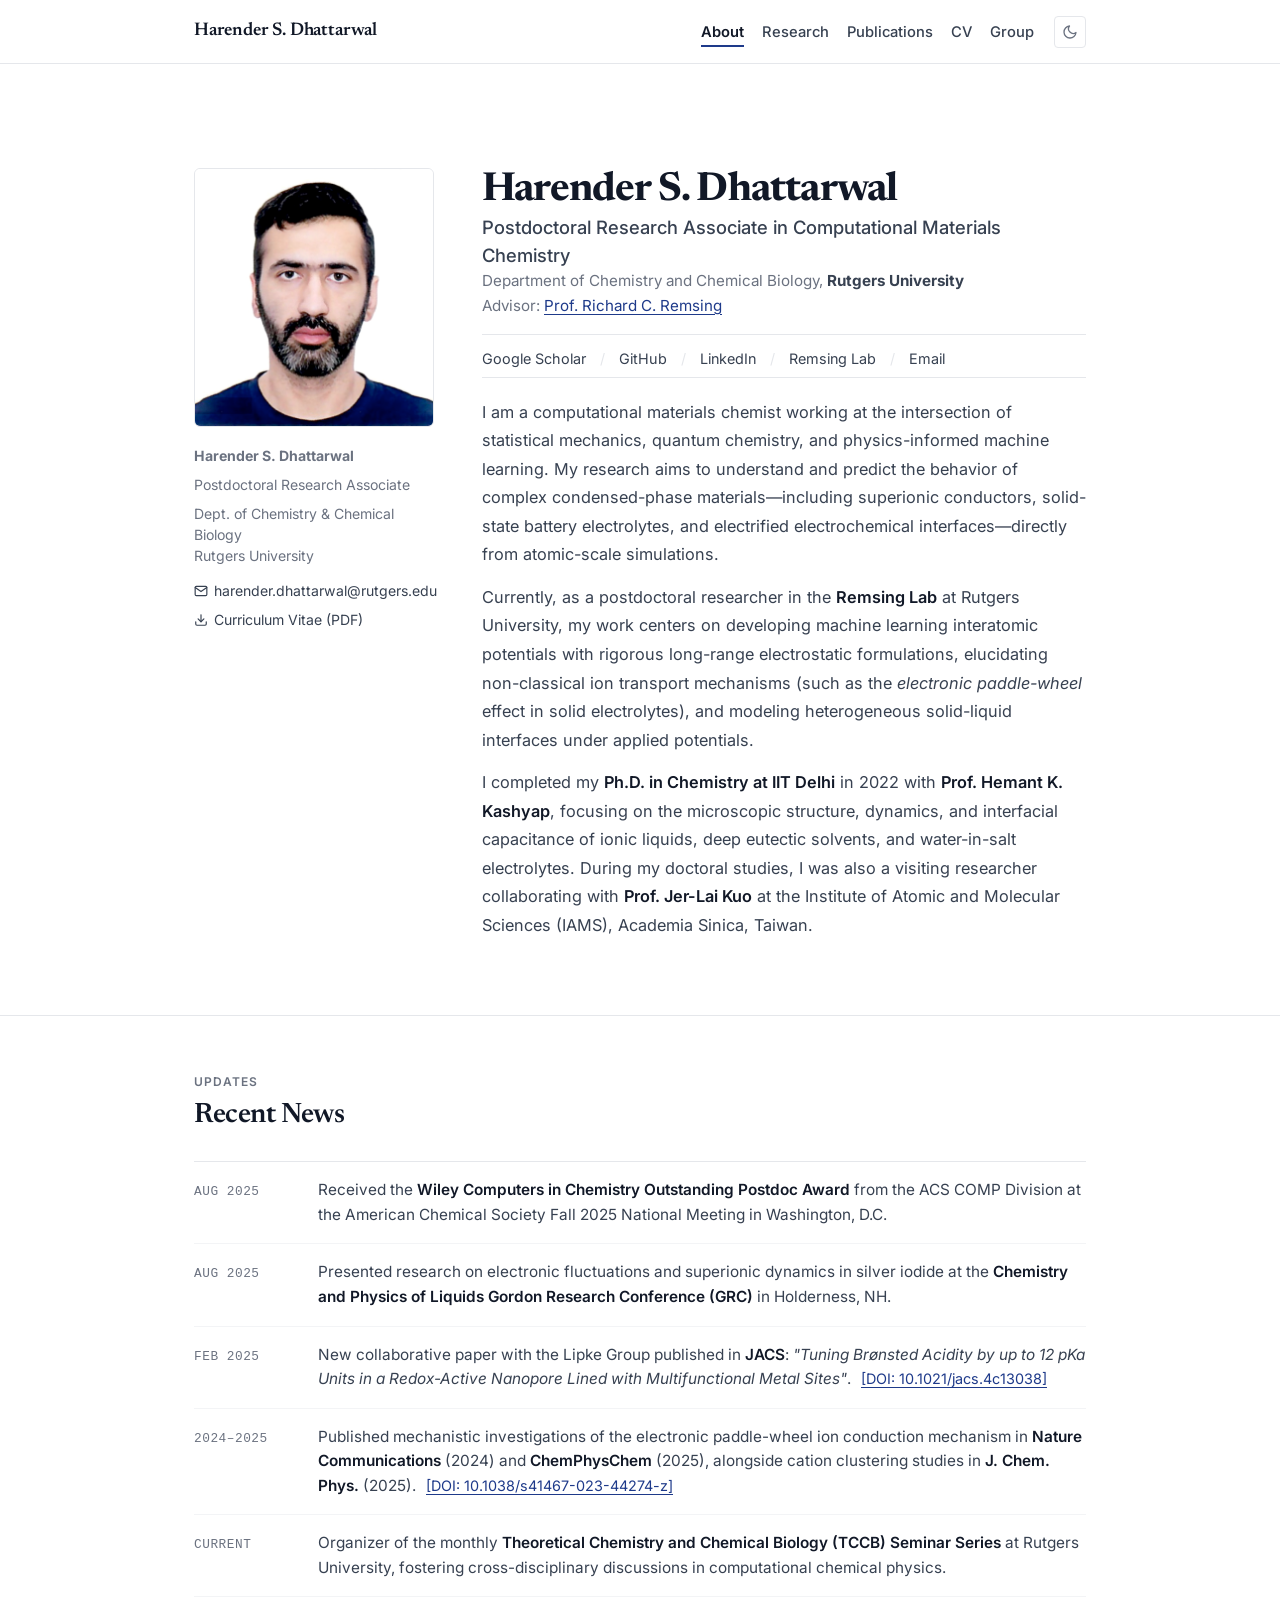
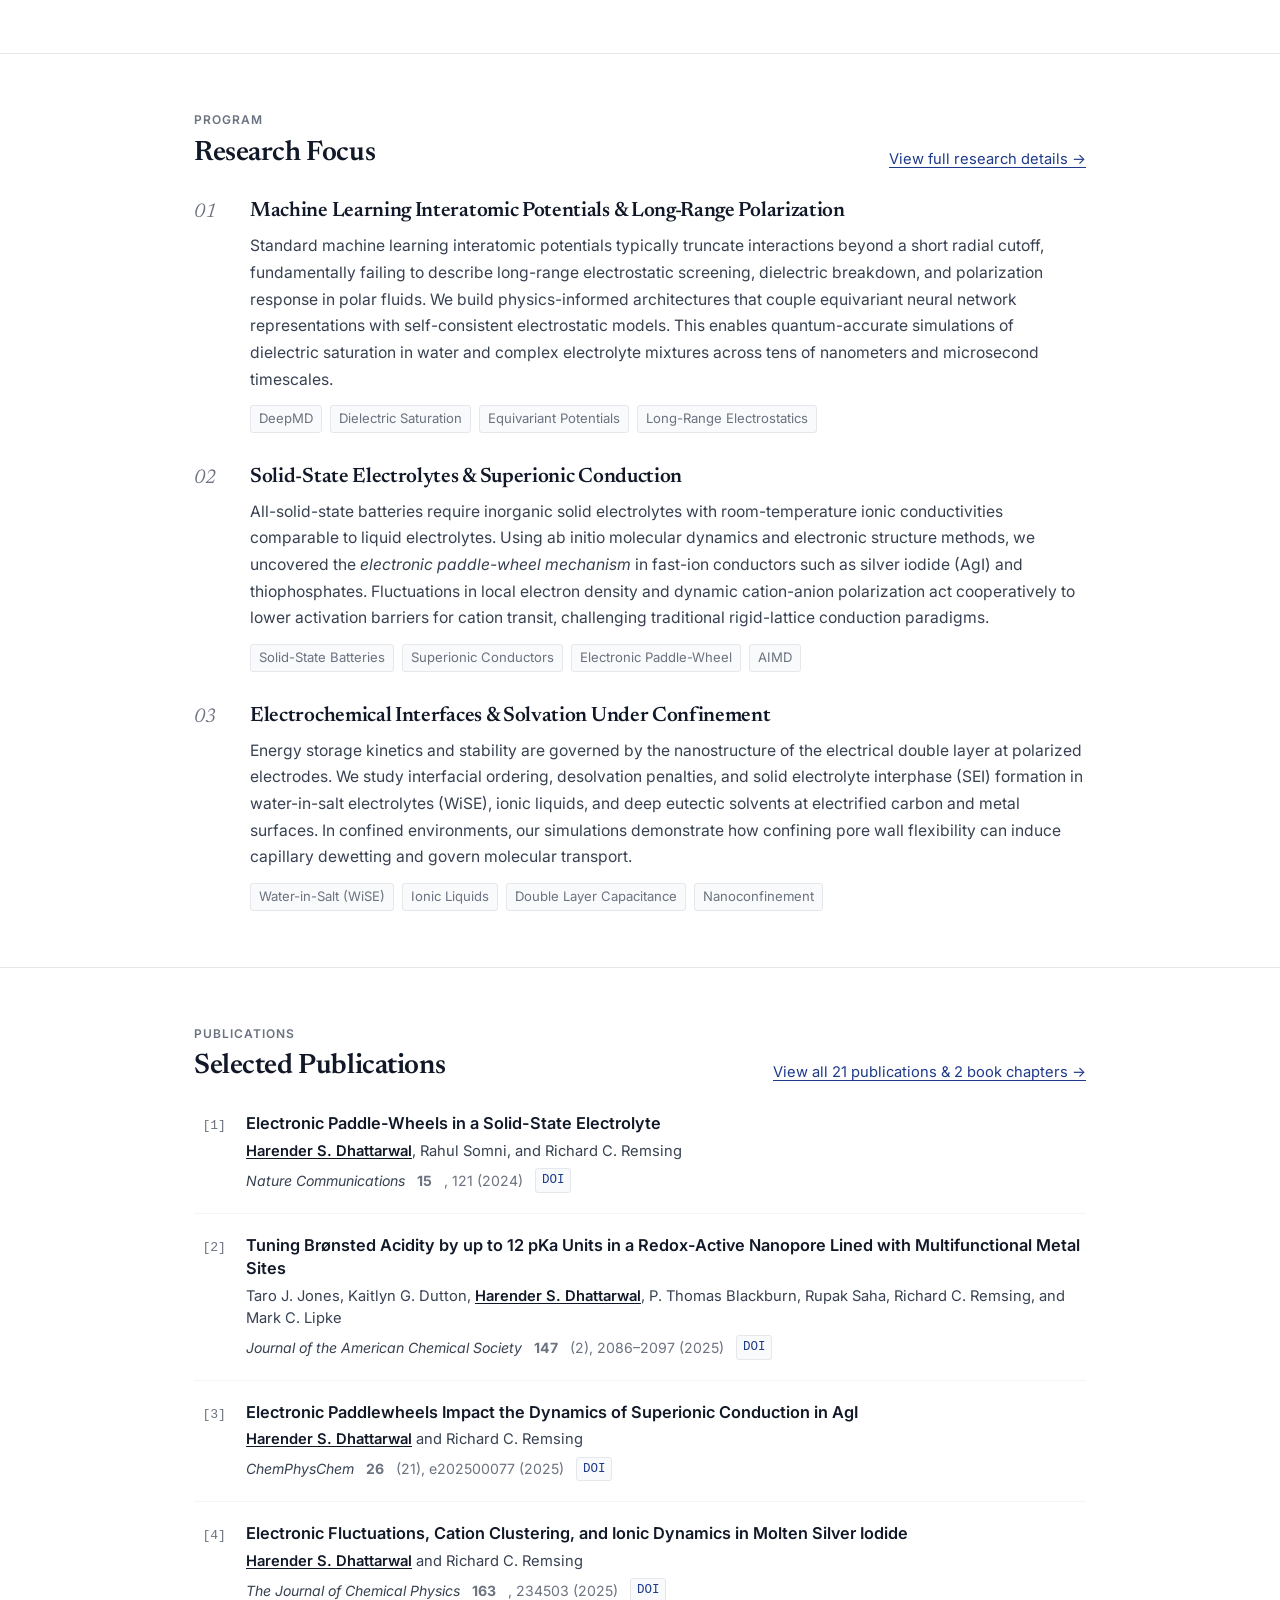
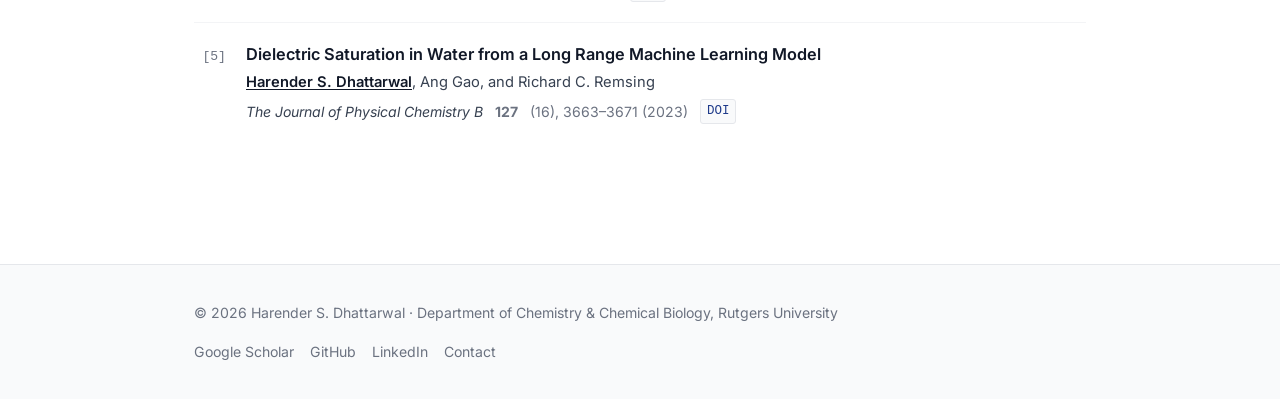
==== commit 1365f8ff: "Redesign academic portfolio with authentic, refined editorial design - Replace generic template card" ====
--- a/index.html
+++ b/index.html
@@ -6,13 +6,12 @@
   <title>Harender S. Dhattarwal | Computational Materials Chemistry</title>
   <meta name="description" content="Dr. Harender S. Dhattarwal — Postdoctoral Research Associate at Rutgers University. Machine learning interatomic potentials, solid-state electrolytes, and electrochemical interfaces."/>
   <meta name="author" content="Harender S. Dhattarwal"/>
-  
-  <!-- Open Graph / Social Sharing -->
+
   <meta property="og:type" content="website"/>
-  <meta property="og:title" content="Harender S. Dhattarwal — Computational Materials Chemist"/>
-  <meta property="og:description" content="Postdoctoral researcher at Rutgers University specialising in ML interatomic potentials, solid-state electrolytes, and electrochemical interfaces."/>
+  <meta property="og:title" content="Harender S. Dhattarwal"/>
+  <meta property="og:description" content="Postdoctoral Research Associate at Rutgers University — Computational Materials Chemistry."/>
   <meta property="og:url" content="https://hsdhattarwal.github.io/"/>
-  <meta property="og:image" content="https://hsdhattarwal.github.io/assets/favicon.svg"/>
+  <meta property="og:image" content="https://hsdhattarwal.github.io/assets/harender.jpg"/>
 
   <link rel="icon" type="image/svg+xml" href="assets/favicon.svg"/>
   <link rel="alternate icon" href="favicon.svg"/>
@@ -20,446 +19,344 @@
 </head>
 <body>
 
-  <!-- ── Top Navigation Bar ───────────────────────────────── -->
-  <nav class="nav" id="main-nav">
-    <div class="container nav__inner">
-      <a class="nav__brand" href="index.html">
-        <span class="nav__monogram">HD</span>
-        <div class="nav__brand-text">
-          <span class="nav__name">Harender Dhattarwal</span>
-          <span class="nav__tagline">Rutgers University · Computational Chemistry</span>
-        </div>
-      </a>
-
-      <div class="nav__menu">
-        <ul class="nav__links" role="list">
-          <li><a href="index.html" class="active">Home</a></li>
-          <li><a href="research.html">Research</a></li>
-          <li><a href="publications.html">Publications</a></li>
-          <li><a href="about.html">About</a></li>
-          <li><a href="group.html">Group</a></li>
-        </ul>
-
-        <!-- Theme Switcher Button -->
-        <button class="theme-toggle-btn" id="theme-toggle" type="button" aria-label="Toggle color mode">
+  <!-- Top Navigation -->
+  <header class="site-nav">
+    <div class="container nav-container">
+      <a href="index.html" class="nav-brand">Harender S. Dhattarwal</a>
+
+      <div class="nav-links-wrap">
+        <nav>
+          <ul class="nav-menu">
+            <li><a href="index.html" class="active">About</a></li>
+            <li><a href="research.html">Research</a></li>
+            <li><a href="publications.html">Publications</a></li>
+            <li><a href="about.html">CV</a></li>
+            <li><a href="group.html">Group</a></li>
+          </ul>
+        </nav>
+
+        <button class="theme-btn" id="theme-toggle" type="button" aria-label="Toggle theme">
           <svg class="icon-sun" style="display:none;" viewBox="0 0 24 24" fill="none" stroke="currentColor" stroke-width="2" stroke-linecap="round" stroke-linejoin="round"><circle cx="12" cy="12" r="5"/><line x1="12" y1="1" x2="12" y2="3"/><line x1="12" y1="21" x2="12" y2="23"/><line x1="4.22" y1="4.22" x2="5.64" y2="5.64"/><line x1="18.36" y1="18.36" x2="19.78" y2="19.78"/><line x1="1" y1="12" x2="3" y2="12"/><line x1="21" y1="12" x2="23" y2="12"/><line x1="4.22" y1="19.78" x2="5.64" y2="18.36"/><line x1="18.36" y1="5.64" x2="19.78" y2="4.22"/></svg>
           <svg class="icon-moon" viewBox="0 0 24 24" fill="none" stroke="currentColor" stroke-width="2" stroke-linecap="round" stroke-linejoin="round"><path d="M21 12.79A9 9 0 1 1 11.21 3 7 7 0 0 0 21 12.79z"/></svg>
         </button>
 
-        <!-- Mobile Drawer Toggle -->
-        <button class="nav__toggle" id="nav-toggle" type="button" aria-label="Open menu" aria-expanded="false">
+        <button class="mobile-toggle" id="mobile-toggle" type="button" aria-label="Toggle menu" aria-expanded="false">
           <span></span><span></span><span></span>
         </button>
       </div>
     </div>
-  </nav>
-
-  <!-- Mobile Navigation Drawer -->
-  <div class="nav__overlay" id="nav-overlay">
-    <ul class="nav__overlay-links" role="list">
-      <li><a href="index.html" class="active">Home</a></li>
-      <li><a href="research.html">Research</a></li>
-      <li><a href="publications.html">Publications</a></li>
-      <li><a href="about.html">About</a></li>
-      <li><a href="group.html">Group</a></li>
-    </ul>
+  </header>
+
+  <!-- Mobile Drawer -->
+  <div class="mobile-drawer" id="mobile-drawer">
+    <a href="index.html" class="active">About</a>
+    <a href="research.html">Research</a>
+    <a href="publications.html">Publications</a>
+    <a href="about.html">CV</a>
+    <a href="group.html">Group</a>
   </div>
 
-  <main class="page-offset">
-
-    <!-- ── 1. Hero Section ─────────────────────────────────── -->
-    <section class="home-hero">
-      <div class="container">
-        <div class="home-hero__grid">
-          
-          <div class="home-hero__text">
-            <div class="hero-pill">
-              <span class="hero-pill-dot"></span>
-              Postdoctoral Research Associate
-            </div>
+  <div class="page-wrapper">
+    <main class="main-content">
+
+      <!-- Introduction Section -->
+      <section class="section" style="border-bottom:1px solid var(--border);">
+        <div class="container">
+          <div class="intro-grid">
             
-            <h1 class="hero-headline">Decoding Materials &amp; Interfaces at the Atomic Scale</h1>
+            <!-- Portrait & Direct Links -->
+            <div class="portrait-col">
+              <div class="portrait-frame">
+                <img src="assets/harender.jpg" alt="Dr. Harender S. Dhattarwal" class="portrait-img"/>
+              </div>
+
+              <div class="portrait-caption">
+                <div><strong>Harender S. Dhattarwal</strong></div>
+                <div>Postdoctoral Research Associate</div>
+                <div>Dept. of Chemistry &amp; Chemical Biology<br>Rutgers University</div>
+                <div style="margin-top:6px;">
+                  <a href="mailto:harender.dhattarwal@rutgers.edu" class="portrait-link">
+                    <svg viewBox="0 0 24 24" fill="none" stroke="currentColor" stroke-width="2" stroke-linecap="round" stroke-linejoin="round"><path d="M4 4h16c1.1 0 2 .9 2 2v12c0 1.1-.9 2-2 2H4c-1.1 0-2-.9-2-2V6c0-1.1.9-2 2-2z"/><polyline points="22,6 12,13 2,6"/></svg>
+                    harender.dhattarwal@rutgers.edu
+                  </a>
+                </div>
+                <div>
+                  <a href="assets/CV_Dhattarwal.pdf" target="_blank" rel="noopener noreferrer" class="portrait-link">
+                    <svg viewBox="0 0 24 24" fill="none" stroke="currentColor" stroke-width="2" stroke-linecap="round" stroke-linejoin="round"><path d="M21 15v4a2 2 0 0 1-2 2H5a2 2 0 0 1-2-2v-4"/><polyline points="7 10 12 15 17 10"/><line x1="12" y1="15" x2="12" y2="3"/></svg>
+                    Curriculum Vitae (PDF)
+                  </a>
+                </div>
+              </div>
+            </div>
+
+            <!-- Bio Text -->
+            <div class="intro-content">
+              <div>
+                <h1 class="intro-name">Harender S. Dhattarwal</h1>
+                <div class="intro-title">Postdoctoral Research Associate in Computational Materials Chemistry</div>
+                <div class="intro-affiliation">
+                  Department of Chemistry and Chemical Biology, <strong>Rutgers University</strong><br>
+                  Advisor: <a href="https://remsinglab.com" target="_blank" rel="noopener noreferrer">Prof. Richard C. Remsing</a>
+                </div>
+              </div>
+
+              <div class="intro-links-bar">
+                <a href="https://scholar.google.com/citations?user=Y4dvObYAAAAJ" target="_blank" rel="noopener noreferrer">Google Scholar</a>
+                <span class="sep">/</span>
+                <a href="https://github.com/HSDhattarwal" target="_blank" rel="noopener noreferrer">GitHub</a>
+                <span class="sep">/</span>
+                <a href="https://www.linkedin.com/in/HSDhattarwal" target="_blank" rel="noopener noreferrer">LinkedIn</a>
+                <span class="sep">/</span>
+                <a href="https://remsinglab.com" target="_blank" rel="noopener noreferrer">Remsing Lab</a>
+                <span class="sep">/</span>
+                <a href="mailto:harender.dhattarwal@rutgers.edu">Email</a>
+              </div>
+
+              <div class="intro-bio">
+                <p>
+                  I am a computational materials chemist working at the intersection of statistical mechanics, quantum chemistry, and physics-informed machine learning. My research aims to understand and predict the behavior of complex condensed-phase materials—including superionic conductors, solid-state battery electrolytes, and electrified electrochemical interfaces—directly from atomic-scale simulations.
+                </p>
+                <p>
+                  Currently, as a postdoctoral researcher in the <strong>Remsing Lab</strong> at Rutgers University, my work centers on developing machine learning interatomic potentials with rigorous long-range electrostatic formulations, elucidating non-classical ion transport mechanisms (such as the <em>electronic paddle-wheel</em> effect in solid electrolytes), and modeling heterogeneous solid-liquid interfaces under applied potentials.
+                </p>
+                <p>
+                  I completed my <strong>Ph.D. in Chemistry at IIT Delhi</strong> in 2022 with <strong>Prof. Hemant K. Kashyap</strong>, focusing on the microscopic structure, dynamics, and interfacial capacitance of ionic liquids, deep eutectic solvents, and water-in-salt electrolytes. During my doctoral studies, I was also a visiting researcher collaborating with <strong>Prof. Jer-Lai Kuo</strong> at the Institute of Atomic and Molecular Sciences (IAMS), Academia Sinica, Taiwan.
+                </p>
+              </div>
+            </div>
+
+          </div>
+        </div>
+      </section>
+
+      <!-- Recent News Section (Editorial Timeline) -->
+      <section class="section">
+        <div class="container">
+          <div class="section-header">
+            <div class="section-eyebrow">Updates</div>
+            <h2 class="section-heading">Recent News</h2>
+          </div>
+
+          <div class="news-list">
             
-            <p class="hero-sub">
-              Physics-informed machine learning potentials · Solid-state electrolytes · Electrochemical interface thermodynamics
-            </p>
+            <div class="news-row">
+              <div class="news-date">AUG 2025</div>
+              <div class="news-text">
+                Received the <strong>Wiley Computers in Chemistry Outstanding Postdoc Award</strong> from the ACS COMP Division at the American Chemical Society Fall 2025 National Meeting in Washington, D.C.
+              </div>
+            </div>
+
+            <div class="news-row">
+              <div class="news-date">AUG 2025</div>
+              <div class="news-text">
+                Presented research on electronic fluctuations and superionic dynamics in silver iodide at the <strong>Chemistry and Physics of Liquids Gordon Research Conference (GRC)</strong> in Holderness, NH.
+              </div>
+            </div>
+
+            <div class="news-row">
+              <div class="news-date">FEB 2025</div>
+              <div class="news-text">
+                New collaborative paper with the Lipke Group published in <strong>JACS</strong>: <em>"Tuning Brønsted Acidity by up to 12 pKa Units in a Redox-Active Nanopore Lined with Multifunctional Metal Sites"</em>.
+                <a href="https://doi.org/10.1021/jacs.4c13038" target="_blank" rel="noopener noreferrer">[DOI: 10.1021/jacs.4c13038]</a>
+              </div>
+            </div>
+
+            <div class="news-row">
+              <div class="news-date">2024–2025</div>
+              <div class="news-text">
+                Published mechanistic investigations of the electronic paddle-wheel ion conduction mechanism in <strong>Nature Communications</strong> (2024) and <strong>ChemPhysChem</strong> (2025), alongside cation clustering studies in <strong>J. Chem. Phys.</strong> (2025).
+                <a href="https://doi.org/10.1038/s41467-023-44274-z" target="_blank" rel="noopener noreferrer">[DOI: 10.1038/s41467-023-44274-z]</a>
+              </div>
+            </div>
+
+            <div class="news-row">
+              <div class="news-date">CURRENT</div>
+              <div class="news-text">
+                Organizer of the monthly <strong>Theoretical Chemistry and Chemical Biology (TCCB) Seminar Series</strong> at Rutgers University, fostering cross-disciplinary discussions in computational chemical physics.
+              </div>
+            </div>
+
+          </div>
+        </div>
+      </section>
+
+      <!-- Core Research Themes -->
+      <section class="section">
+        <div class="container">
+          <div class="section-header" style="display:flex; justify-content:space-between; align-items:flex-end; flex-wrap:wrap; gap:12px;">
+            <div>
+              <div class="section-eyebrow">Program</div>
+              <h2 class="section-heading">Research Focus</h2>
+            </div>
+            <a href="research.html" style="font-size:0.92rem;">View full research details →</a>
+          </div>
+
+          <div class="pillars-list">
             
-            <p class="hero-affiliation">
-              Department of Chemistry and Chemical Biology, <strong>Rutgers University</strong><br>
-              Working with <a href="https://remsinglab.com" target="_blank" rel="noopener noreferrer">Prof. Richard C. Remsing</a>
-            </p>
-
-            <div class="hero-actions">
-              <a href="research.html" class="btn-primary">
-                Explore Research
-                <svg width="16" height="16" viewBox="0 0 24 24" fill="none" stroke="currentColor" stroke-width="2.5" stroke-linecap="round" stroke-linejoin="round"><line x1="5" y1="12" x2="19" y2="12"/><polyline points="12 5 19 12 12 19"/></svg>
-              </a>
-              <a href="publications.html" class="btn-outline">Publications (21)</a>
-              <a href="about.html" class="btn-outline">Biography &amp; CV</a>
-            </div>
-
-            <div class="hero-social">
-              <a href="https://scholar.google.com/citations?user=Y4dvObYAAAAJ" class="hero-social-link" target="_blank" rel="noopener noreferrer" title="Google Scholar">
-                <svg viewBox="0 0 24 24" fill="currentColor"><path d="M12 24a7 7 0 1 1 0-14 7 7 0 0 1 0 14Zm0-24L0 9.5h3.6l8.4-6.3 8.4 6.3H24L12 0Zm-5 13.8a7 7 0 0 1 10 0L24 9.5 12 1 0 9.5l5 4.3Z"/></svg>
-                Google Scholar
-              </a>
-              <a href="https://github.com/HSDhattarwal" class="hero-social-link" target="_blank" rel="noopener noreferrer" title="GitHub">
-                <svg viewBox="0 0 24 24" fill="none" stroke="currentColor" stroke-width="2" stroke-linecap="round" stroke-linejoin="round"><path d="M9 19c-5 1.5-5-2.5-7-3m14 6v-3.87a3.37 3.37 0 0 0-.94-2.61c3.14-.35 6.44-1.54 6.44-7A5.44 5.44 0 0 0 20 4.77 5.07 5.07 0 0 0 19.91 1S18.73.65 16 2.48a13.38 13.38 0 0 0-7 0C6.27.65 5.09 1 5.09 1A5.07 5.07 0 0 0 5 4.77a5.44 5.44 0 0 0-1.5 3.78c0 5.42 3.3 6.61 6.44 7A3.37 3.37 0 0 0 9 18.13V22"/></svg>
-                GitHub
-              </a>
-              <a href="https://www.linkedin.com/in/HSDhattarwal" class="hero-social-link" target="_blank" rel="noopener noreferrer" title="LinkedIn">
-                <svg viewBox="0 0 24 24" fill="none" stroke="currentColor" stroke-width="2" stroke-linecap="round" stroke-linejoin="round"><path d="M16 8a6 6 0 0 1 6 6v7h-4v-7a2 2 0 0 0-2-2 2 2 0 0 0-2 2v7h-4v-7a6 6 0 0 1 6-6z"/><rect x="2" y="9" width="4" height="12"/><circle cx="4" cy="4" r="2"/></svg>
-                LinkedIn
-              </a>
-              <a href="mailto:harender.dhattarwal@rutgers.edu" class="hero-social-link" title="Email">
-                <svg viewBox="0 0 24 24" fill="none" stroke="currentColor" stroke-width="2" stroke-linecap="round" stroke-linejoin="round"><path d="M4 4h16c1.1 0 2 .9 2 2v12c0 1.1-.9 2-2 2H4c-1.1 0-2-.9-2-2V6c0-1.1.9-2 2-2z"/><polyline points="22,6 12,13 2,6"/></svg>
-                Email
-              </a>
-            </div>
-          </div>
-
-          <!-- Academic Card / Profile Overview -->
-          <div class="hero-card">
-            <div class="hero-card__avatar">HD</div>
-            <h2 class="hero-card__title">Harender S. Dhattarwal</h2>
-            <div class="hero-card__role">Ph.D. in Chemistry (IIT Delhi)</div>
+            <article class="pillar-entry">
+              <div class="pillar-idx">01</div>
+              <div class="pillar-content">
+                <h3 class="pillar-title">Machine Learning Interatomic Potentials &amp; Long-Range Polarization</h3>
+                <p class="pillar-desc">
+                  Standard machine learning interatomic potentials typically truncate interactions beyond a short radial cutoff, fundamentally failing to describe long-range electrostatic screening, dielectric breakdown, and polarization response in polar fluids. We build physics-informed architectures that couple equivariant neural network representations with self-consistent electrostatic models. This enables quantum-accurate simulations of dielectric saturation in water and complex electrolyte mixtures across tens of nanometers and microsecond timescales.
+                </p>
+                <div class="pillar-tags">
+                  <span class="pillar-tag">DeepMD</span>
+                  <span class="pillar-tag">Dielectric Saturation</span>
+                  <span class="pillar-tag">Equivariant Potentials</span>
+                  <span class="pillar-tag">Long-Range Electrostatics</span>
+                </div>
+              </div>
+            </article>
+
+            <article class="pillar-entry">
+              <div class="pillar-idx">02</div>
+              <div class="pillar-content">
+                <h3 class="pillar-title">Solid-State Electrolytes &amp; Superionic Conduction</h3>
+                <p class="pillar-desc">
+                  All-solid-state batteries require inorganic solid electrolytes with room-temperature ionic conductivities comparable to liquid electrolytes. Using ab initio molecular dynamics and electronic structure methods, we uncovered the <em>electronic paddle-wheel mechanism</em> in fast-ion conductors such as silver iodide (AgI) and thiophosphates. Fluctuations in local electron density and dynamic cation-anion polarization act cooperatively to lower activation barriers for cation transit, challenging traditional rigid-lattice conduction paradigms.
+                </p>
+                <div class="pillar-tags">
+                  <span class="pillar-tag">Solid-State Batteries</span>
+                  <span class="pillar-tag">Superionic Conductors</span>
+                  <span class="pillar-tag">Electronic Paddle-Wheel</span>
+                  <span class="pillar-tag">AIMD</span>
+                </div>
+              </div>
+            </article>
+
+            <article class="pillar-entry">
+              <div class="pillar-idx">03</div>
+              <div class="pillar-content">
+                <h3 class="pillar-title">Electrochemical Interfaces &amp; Solvation Under Confinement</h3>
+                <p class="pillar-desc">
+                  Energy storage kinetics and stability are governed by the nanostructure of the electrical double layer at polarized electrodes. We study interfacial ordering, desolvation penalties, and solid electrolyte interphase (SEI) formation in water-in-salt electrolytes (WiSE), ionic liquids, and deep eutectic solvents at electrified carbon and metal surfaces. In confined environments, our simulations demonstrate how confining pore wall flexibility can induce capillary dewetting and govern molecular transport.
+                </p>
+                <div class="pillar-tags">
+                  <span class="pillar-tag">Water-in-Salt (WiSE)</span>
+                  <span class="pillar-tag">Ionic Liquids</span>
+                  <span class="pillar-tag">Double Layer Capacitance</span>
+                  <span class="pillar-tag">Nanoconfinement</span>
+                </div>
+              </div>
+            </article>
+
+          </div>
+        </div>
+      </section>
+
+      <!-- Selected Publications -->
+      <section class="section" style="border-bottom:none;">
+        <div class="container">
+          <div class="section-header" style="display:flex; justify-content:space-between; align-items:flex-end; flex-wrap:wrap; gap:12px;">
+            <div>
+              <div class="section-eyebrow">Publications</div>
+              <h2 class="section-heading">Selected Publications</h2>
+            </div>
+            <a href="publications.html" style="font-size:0.92rem;">View all 21 publications &amp; 2 book chapters →</a>
+          </div>
+
+          <div class="pub-bibliography">
             
-            <div class="hero-card__list">
-              <div class="hero-card__item">
-                <svg viewBox="0 0 24 24" fill="none" stroke="currentColor" stroke-width="2" stroke-linecap="round" stroke-linejoin="round"><path d="M22 10v6M2 10l10-5 10 5-10 5z"/><path d="M6 12v5c3 3 9 3 12 0v-5"/></svg>
-                <span><strong>Affiliation:</strong> Rutgers University, Dept. of Chemistry &amp; Chemical Biology</span>
-              </div>
-              <div class="hero-card__item">
-                <svg viewBox="0 0 24 24" fill="none" stroke="currentColor" stroke-width="2" stroke-linecap="round" stroke-linejoin="round"><circle cx="12" cy="12" r="10"/><polygon points="12 6 12 12 16 14"/></svg>
-                <span><strong>Specialization:</strong> DeepMD, AIMD, Solid-State Electrolytes, Confinement</span>
-              </div>
-              <div class="hero-card__item">
-                <svg viewBox="0 0 24 24" fill="none" stroke="currentColor" stroke-width="2" stroke-linecap="round" stroke-linejoin="round"><path d="M21 10c0 7-9 13-9 13s-9-6-9-13a9 9 0 0 1 18 0z"/><circle cx="12" cy="10" r="3"/></svg>
-                <span><strong>Location:</strong> CCB Building, Busch Campus, Piscataway, NJ</span>
-              </div>
-              <div class="hero-card__item">
-                <svg viewBox="0 0 24 24" fill="none" stroke="currentColor" stroke-width="2" stroke-linecap="round" stroke-linejoin="round"><circle cx="12" cy="8" r="7"/><polyline points="8.21 13.89 7 23 12 20 17 23 15.79 13.88"/></svg>
-                <span><strong>Award:</strong> 2025 ACS–Wiley Computers in Chemistry Outstanding Postdoc</span>
-              </div>
-            </div>
-          </div>
-
+            <article class="pub-entry">
+              <div class="pub-index">[1]</div>
+              <div class="pub-main">
+                <div class="pub-heading">
+                  <a href="https://doi.org/10.1038/s41467-023-44274-z" target="_blank" rel="noopener noreferrer">Electronic Paddle-Wheels in a Solid-State Electrolyte</a>
+                </div>
+                <div class="pub-authors-line"><strong>Harender S. Dhattarwal</strong>, Rahul Somni, and Richard C. Remsing</div>
+                <div class="pub-citation-line">
+                  <span class="pub-journal-name">Nature Communications</span> <strong>15</strong>, 121 (2024)
+                  <span class="pub-links">
+                    <a href="https://doi.org/10.1038/s41467-023-44274-z" target="_blank" rel="noopener noreferrer" class="pub-link-btn">DOI</a>
+                  </span>
+                </div>
+              </div>
+            </article>
+
+            <article class="pub-entry">
+              <div class="pub-index">[2]</div>
+              <div class="pub-main">
+                <div class="pub-heading">
+                  <a href="https://doi.org/10.1021/jacs.4c13038" target="_blank" rel="noopener noreferrer">Tuning Brønsted Acidity by up to 12 pKa Units in a Redox-Active Nanopore Lined with Multifunctional Metal Sites</a>
+                </div>
+                <div class="pub-authors-line">Taro J. Jones, Kaitlyn G. Dutton, <strong>Harender S. Dhattarwal</strong>, P. Thomas Blackburn, Rupak Saha, Richard C. Remsing, and Mark C. Lipke</div>
+                <div class="pub-citation-line">
+                  <span class="pub-journal-name">Journal of the American Chemical Society</span> <strong>147</strong> (2), 2086–2097 (2025)
+                  <span class="pub-links">
+                    <a href="https://doi.org/10.1021/jacs.4c13038" target="_blank" rel="noopener noreferrer" class="pub-link-btn">DOI</a>
+                  </span>
+                </div>
+              </div>
+            </article>
+
+            <article class="pub-entry">
+              <div class="pub-index">[3]</div>
+              <div class="pub-main">
+                <div class="pub-heading">
+                  <a href="https://doi.org/10.1002/cphc.202500077" target="_blank" rel="noopener noreferrer">Electronic Paddlewheels Impact the Dynamics of Superionic Conduction in AgI</a>
+                </div>
+                <div class="pub-authors-line"><strong>Harender S. Dhattarwal</strong> and Richard C. Remsing</div>
+                <div class="pub-citation-line">
+                  <span class="pub-journal-name">ChemPhysChem</span> <strong>26</strong> (21), e202500077 (2025)
+                  <span class="pub-links">
+                    <a href="https://doi.org/10.1002/cphc.202500077" target="_blank" rel="noopener noreferrer" class="pub-link-btn">DOI</a>
+                  </span>
+                </div>
+              </div>
+            </article>
+
+            <article class="pub-entry">
+              <div class="pub-index">[4]</div>
+              <div class="pub-main">
+                <div class="pub-heading">
+                  <a href="https://doi.org/10.1063/5.0301431" target="_blank" rel="noopener noreferrer">Electronic Fluctuations, Cation Clustering, and Ionic Dynamics in Molten Silver Iodide</a>
+                </div>
+                <div class="pub-authors-line"><strong>Harender S. Dhattarwal</strong> and Richard C. Remsing</div>
+                <div class="pub-citation-line">
+                  <span class="pub-journal-name">The Journal of Chemical Physics</span> <strong>163</strong>, 234503 (2025)
+                  <span class="pub-links">
+                    <a href="https://doi.org/10.1063/5.0301431" target="_blank" rel="noopener noreferrer" class="pub-link-btn">DOI</a>
+                  </span>
+                </div>
+              </div>
+            </article>
+
+            <article class="pub-entry">
+              <div class="pub-index">[5]</div>
+              <div class="pub-main">
+                <div class="pub-heading">
+                  <a href="https://doi.org/10.1021/acs.jpcb.3c00390" target="_blank" rel="noopener noreferrer">Dielectric Saturation in Water from a Long Range Machine Learning Model</a>
+                </div>
+                <div class="pub-authors-line"><strong>Harender S. Dhattarwal</strong>, Ang Gao, and Richard C. Remsing</div>
+                <div class="pub-citation-line">
+                  <span class="pub-journal-name">The Journal of Physical Chemistry B</span> <strong>127</strong> (16), 3663–3671 (2023)
+                  <span class="pub-links">
+                    <a href="https://doi.org/10.1021/acs.jpcb.3c00390" target="_blank" rel="noopener noreferrer" class="pub-link-btn">DOI</a>
+                  </span>
+                </div>
+              </div>
+            </article>
+
+          </div>
+        </div>
+      </section>
+
+    </main>
+
+    <!-- Footer -->
+    <footer class="site-footer">
+      <div class="container footer-inner">
+        <div>&copy; 2026 Harender S. Dhattarwal &middot; Department of Chemistry &amp; Chemical Biology, Rutgers University</div>
+        <div class="footer-links">
+          <a href="https://scholar.google.com/citations?user=Y4dvObYAAAAJ" target="_blank" rel="noopener noreferrer">Google Scholar</a>
+          <a href="https://github.com/HSDhattarwal" target="_blank" rel="noopener noreferrer">GitHub</a>
+          <a href="https://www.linkedin.com/in/HSDhattarwal" target="_blank" rel="noopener noreferrer">LinkedIn</a>
+          <a href="mailto:harender.dhattarwal@rutgers.edu">Contact</a>
         </div>
       </div>
-    </section>
-
-    <!-- ── 2. Recent News & Updates (Borrowed from Remsing Lab) ─ -->
-    <section class="section section--alt">
-      <div class="container">
-        <div class="section-header">
-          <span class="section-label">Recent Updates</span>
-          <h2 class="section-title">News &amp; Highlights</h2>
-          <p class="section-desc">Recent milestones, awards, presentations, and publications.</p>
-        </div>
-
-        <div class="news-grid">
-          
-          <!-- Highlight 1: Wiley Award -->
-          <article class="news-card news-card--highlight">
-            <div class="news-meta">
-              <span class="news-date">August 26, 2025</span>
-              <span class="news-tag news-tag--award">★ Major Honor</span>
-            </div>
-            <h3 class="news-title">Wiley Computers in Chemistry Outstanding Postdoc Award</h3>
-            <p class="news-body">
-              Harender received the <strong>Wiley Computers in Chemistry Outstanding Postdoc Award</strong> at the ACS Fall 2025 National Meeting in Washington, D.C., presented by the ACS COMP Division in recognition of exceptional contributions to computational chemistry and materials modeling.
-            </p>
-            <a href="about.html#awards" class="news-link">
-              View honors &amp; awards
-              <svg viewBox="0 0 24 24" fill="none" stroke="currentColor" stroke-width="2" stroke-linecap="round" stroke-linejoin="round"><line x1="5" y1="12" x2="19" y2="12"/><polyline points="12 5 19 12 12 19"/></svg>
-            </a>
-          </article>
-
-          <!-- Highlight 2: GRC Liquids -->
-          <article class="news-card">
-            <div class="news-meta">
-              <span class="news-date">August 11, 2025</span>
-              <span class="news-tag">Conference</span>
-            </div>
-            <h3 class="news-title">Gordon Research Conference (GRC) on Liquids</h3>
-            <p class="news-body">
-              Attended and presented cutting-edge poster research on superionic conduction and electronic fluctuations in silver iodide electrolytes at the <em>Chemistry and Physics of Liquids</em> Gordon Research Conference (GRC) and Gordon Research Seminar (GRS) in Holderness, NH.
-            </p>
-            <a href="research.html#sse" class="news-link">
-              Read about the research
-              <svg viewBox="0 0 24 24" fill="none" stroke="currentColor" stroke-width="2" stroke-linecap="round" stroke-linejoin="round"><line x1="5" y1="12" x2="19" y2="12"/><polyline points="12 5 19 12 12 19"/></svg>
-            </a>
-          </article>
-
-          <!-- Highlight 3: Nature Communications Paper -->
-          <article class="news-card">
-            <div class="news-meta">
-              <span class="news-date">2024 – 2025</span>
-              <span class="news-tag">Publication</span>
-            </div>
-            <h3 class="news-title">Electronic Paddle-Wheels in Solid-State Electrolytes</h3>
-            <p class="news-body">
-              Our paper introducing the <em>electronic paddle-wheel mechanism</em> in solid-state electrolytes was published in <strong>Nature Communications</strong>, followed by mechanistic studies of superionic AgI in <strong>ChemPhysChem</strong> and <strong>J. Chem. Phys.</strong>
-            </p>
-            <a href="https://doi.org/10.1038/s41467-023-44274-z" target="_blank" rel="noopener noreferrer" class="news-link">
-              Read the paper (DOI: 10.1038/s41467-023-44274-z)
-              <svg viewBox="0 0 24 24" fill="none" stroke="currentColor" stroke-width="2" stroke-linecap="round" stroke-linejoin="round"><line x1="5" y1="12" x2="19" y2="12"/><polyline points="12 5 19 12 12 19"/></svg>
-            </a>
-          </article>
-
-        </div>
-      </div>
-    </section>
-
-    <!-- ── 3. Research Themes Grid (Borrowed from Yue Group) ── -->
-    <section class="section">
-      <div class="container">
-        <div class="section-header">
-          <span class="section-label">Research Focus</span>
-          <h2 class="section-title">Core Research Pillars</h2>
-          <p class="section-desc">Bridging quantum mechanics, statistical physics, and machine learning to pioneer next-generation energy materials.</p>
-        </div>
-
-        <div class="research-grid">
-          
-          <!-- Pillar 1 -->
-          <div class="research-card">
-            <div class="research-card__icon">
-              <svg viewBox="0 0 24 24" fill="none" stroke="currentColor" stroke-width="2" stroke-linecap="round" stroke-linejoin="round"><path d="M12 2v20M17 5H9.5a3.5 3.5 0 0 0 0 7h5a3.5 3.5 0 0 1 0 7H6"/></svg>
-            </div>
-            <h3 class="research-card__title">ML Interatomic Potentials &amp; Long-Range Interactions</h3>
-            <p class="research-card__desc">
-              Developing equivariant neural network potentials that incorporate long-range polarization and electrostatic response. Enabling ab initio-fidelity simulations of water under extreme electric fields and dielectric saturation.
-            </p>
-            <div class="research-card__tags">
-              <span class="research-tag">DeepMD</span>
-              <span class="research-tag">Dielectric Saturation</span>
-              <span class="research-tag">Polar Liquids</span>
-            </div>
-            <a href="research.html#mlip" class="research-card__link">
-              Explore theme details →
-            </a>
-          </div>
-
-          <!-- Pillar 2 -->
-          <div class="research-card">
-            <div class="research-card__icon">
-              <svg viewBox="0 0 24 24" fill="none" stroke="currentColor" stroke-width="2" stroke-linecap="round" stroke-linejoin="round"><polygon points="13 2 3 14 12 14 11 22 21 10 12 10 13 2"/></svg>
-            </div>
-            <h3 class="research-card__title">Solid-State Electrolytes &amp; Superionic Conduction</h3>
-            <p class="research-card__desc">
-              Unraveling non-classical ion transport mechanisms such as electronic paddle-wheels, cation clustering, and quantum disorder in superionic conductors (AgI, thiophosphates) for safe, high-capacity all-solid-state batteries.
-            </p>
-            <div class="research-card__tags">
-              <span class="research-tag">Solid-State Batteries</span>
-              <span class="research-tag">Paddlewheel Conduction</span>
-              <span class="research-tag">AIMD</span>
-            </div>
-            <a href="research.html#sse" class="research-card__link">
-              Explore theme details →
-            </a>
-          </div>
-
-          <!-- Pillar 3 -->
-          <div class="research-card">
-            <div class="research-card__icon">
-              <svg viewBox="0 0 24 24" fill="none" stroke="currentColor" stroke-width="2" stroke-linecap="round" stroke-linejoin="round"><rect x="2" y="3" width="20" height="14" rx="2" ry="2"/><line x1="8" y1="21" x2="16" y2="21"/><line x1="12" y1="17" x2="12" y2="21"/></svg>
-            </div>
-            <h3 class="research-card__title">Electrochemical Interfaces &amp; Confined Systems</h3>
-            <p class="research-card__desc">
-              Investigating the microscopic structure of water-in-salt electrolytes (WiSE), ionic liquids, and deep eutectic solvents (DES) at electrified carbon/metal electrodes and within nanoscale hydrophobic confinement.
-            </p>
-            <div class="research-card__tags">
-              <span class="research-tag">WiSE</span>
-              <span class="research-tag">Capacitance</span>
-              <span class="research-tag">Nanoconfinement</span>
-            </div>
-            <a href="research.html#interfaces" class="research-card__link">
-              Explore theme details →
-            </a>
-          </div>
-
-        </div>
-      </div>
-    </section>
-
-    <!-- ── 4. Featured Publications ────────────────────────── -->
-    <section class="section section--alt">
-      <div class="container">
-        <div class="section-header" style="display:flex; justify-content:space-between; align-items:flex-end; flex-wrap:wrap; gap:16px;">
-          <div>
-            <span class="section-label">Selected Contributions</span>
-            <h2 class="section-title">Featured Publications</h2>
-            <p class="section-desc">Highlights from 21 peer-reviewed publications spanning high-impact journals.</p>
-          </div>
-          <a href="publications.html" class="btn-outline" style="font-size:0.88rem;">View All 21 Publications →</a>
-        </div>
-
-        <div class="pub-list">
-
-          <!-- Paper 1: Nature Communications 2024 -->
-          <article class="pub-item">
-            <div class="pub-num">01</div>
-            <div class="pub-content">
-              <h3 class="pub-title">Electronic Paddle-Wheels in a Solid-State Electrolyte</h3>
-              <div class="pub-authors"><strong>Harender S. Dhattarwal</strong>, Rahul Somni, and Richard C. Remsing</div>
-              <div class="pub-meta">
-                <span class="pub-journal">Nat. Commun. 2024, 15, 121</span>
-                <a href="https://doi.org/10.1038/s41467-023-44274-z" target="_blank" rel="noopener noreferrer" class="pub-doi-pill">
-                  DOI: 10.1038/s41467-023-44274-z
-                  <svg viewBox="0 0 24 24" fill="none" stroke="currentColor" stroke-width="2" stroke-linecap="round" stroke-linejoin="round"><line x1="7" y1="17" x2="17" y2="7"/><polyline points="7 7 17 7 17 17"/></svg>
-                </a>
-              </div>
-            </div>
-            <div class="pub-actions">
-              <span class="badge-journal badge-nature">Nat. Commun.</span>
-            </div>
-          </article>
-
-          <!-- Paper 2: JACS 2025 -->
-          <article class="pub-item">
-            <div class="pub-num">02</div>
-            <div class="pub-content">
-              <h3 class="pub-title">Tuning Brønsted Acidity by up to 12 pKa Units in a Redox-Active Nanopore Lined with Multifunctional Metal Sites</h3>
-              <div class="pub-authors">Taro J. Jones, Kaitlyn G. Dutton, <strong>Harender S. Dhattarwal</strong>, P. Thomas Blackburn, Rupak Saha, Richard C. Remsing, and Mark C. Lipke</div>
-              <div class="pub-meta">
-                <span class="pub-journal">J. Am. Chem. Soc. 2025, 147 (2), 2086–2097</span>
-                <a href="https://doi.org/10.1021/jacs.4c13038" target="_blank" rel="noopener noreferrer" class="pub-doi-pill">
-                  DOI: 10.1021/jacs.4c13038
-                  <svg viewBox="0 0 24 24" fill="none" stroke="currentColor" stroke-width="2" stroke-linecap="round" stroke-linejoin="round"><line x1="7" y1="17" x2="17" y2="7"/><polyline points="7 7 17 7 17 17"/></svg>
-                </a>
-              </div>
-            </div>
-            <div class="pub-actions">
-              <span class="badge-journal badge-jacs">JACS</span>
-            </div>
-          </article>
-
-          <!-- Paper 3: ChemPhysChem 2025 -->
-          <article class="pub-item">
-            <div class="pub-num">03</div>
-            <div class="pub-content">
-              <h3 class="pub-title">Electronic Paddlewheels Impact the Dynamics of Superionic Conduction in AgI</h3>
-              <div class="pub-authors"><strong>Harender S. Dhattarwal</strong> and Richard C. Remsing</div>
-              <div class="pub-meta">
-                <span class="pub-journal">ChemPhysChem 2025, 26 (21), e202500077</span>
-                <a href="https://doi.org/10.1002/cphc.202500077" target="_blank" rel="noopener noreferrer" class="pub-doi-pill">
-                  DOI: 10.1002/cphc.202500077
-                  <svg viewBox="0 0 24 24" fill="none" stroke="currentColor" stroke-width="2" stroke-linecap="round" stroke-linejoin="round"><line x1="7" y1="17" x2="17" y2="7"/><polyline points="7 7 17 7 17 17"/></svg>
-                </a>
-              </div>
-            </div>
-            <div class="pub-actions">
-              <span class="badge-journal badge-chemphyschem">ChemPhysChem</span>
-            </div>
-          </article>
-
-          <!-- Paper 4: JCP 2025 -->
-          <article class="pub-item">
-            <div class="pub-num">04</div>
-            <div class="pub-content">
-              <h3 class="pub-title">Electronic Fluctuations, Cation Clustering, and Ionic Dynamics in Molten Silver Iodide</h3>
-              <div class="pub-authors"><strong>Harender S. Dhattarwal</strong> and Richard C. Remsing</div>
-              <div class="pub-meta">
-                <span class="pub-journal">J. Chem. Phys. 2025, 163, 234503</span>
-                <a href="https://doi.org/10.1063/5.0301431" target="_blank" rel="noopener noreferrer" class="pub-doi-pill">
-                  DOI: 10.1063/5.0301431
-                  <svg viewBox="0 0 24 24" fill="none" stroke="currentColor" stroke-width="2" stroke-linecap="round" stroke-linejoin="round"><line x1="7" y1="17" x2="17" y2="7"/><polyline points="7 7 17 7 17 17"/></svg>
-                </a>
-              </div>
-            </div>
-            <div class="pub-actions">
-              <span class="badge-journal badge-jcp">J. Chem. Phys.</span>
-            </div>
-          </article>
-
-        </div>
-      </div>
-    </section>
-
-    <!-- ── 5. Statistics Strip ─────────────────────────────── -->
-    <section class="stats-strip">
-      <div class="container">
-        <div class="stats-grid">
-          <div class="stat-item">
-            <span class="stat-num">21</span>
-            <span class="stat-label">Journal Articles</span>
-          </div>
-          <div class="stat-item">
-            <span class="stat-num">2</span>
-            <span class="stat-label">Invited Book Chapters</span>
-          </div>
-          <div class="stat-item">
-            <span class="stat-num">2019–</span>
-            <span class="stat-label">Continuous Impact</span>
-          </div>
-          <div class="stat-item">
-            <span class="stat-num">Rutgers</span>
-            <span class="stat-label">Chemistry &amp; Chemical Biology</span>
-          </div>
-        </div>
-      </div>
-    </section>
-
-    <!-- ── 6. Contact & Collaboration Callout ──────────────── -->
-    <section class="section">
-      <div class="container">
-        <div style="background:var(--bg-surface); border:1px solid var(--border); border-radius:var(--radius-lg); padding:40px; text-align:center; max-width:800px; margin:0 auto; box-shadow:var(--shadow-sm);">
-          <span class="section-label">Connect</span>
-          <h2 style="font-size:2rem; margin-bottom:12px;">Collaborations &amp; Opportunities</h2>
-          <p style="font-size:1.05rem; color:var(--text-secondary); max-width:580px; margin:0 auto 24px; line-height:1.6;">
-            I welcome discussions on scientific collaborations in machine learning potentials, solid-state ionics, and computational electrochemistry, as well as academic seminar invitations.
-          </p>
-          <div style="display:flex; justify-content:center; flex-wrap:wrap; gap:12px;">
-            <a href="mailto:harender.dhattarwal@rutgers.edu" class="btn-primary">
-              <svg width="16" height="16" viewBox="0 0 24 24" fill="none" stroke="currentColor" stroke-width="2" stroke-linecap="round" stroke-linejoin="round"><path d="M4 4h16c1.1 0 2 .9 2 2v12c0 1.1-.9 2-2 2H4c-1.1 0-2-.9-2-2V6c0-1.1.9-2 2-2z"/><polyline points="22,6 12,13 2,6"/></svg>
-              harender.dhattarwal@rutgers.edu
-            </a>
-            <a href="about.html" class="btn-outline">Learn More About Harender</a>
-          </div>
-        </div>
-      </div>
-    </section>
-
-  </main>
-
-  <!-- ── Footer ───────────────────────────────────────────── -->
-  <footer class="footer">
-    <div class="container">
-      <div class="footer__grid">
-        <div>
-          <div class="footer__brand-title">Harender S. Dhattarwal, Ph.D.</div>
-          <p class="footer__brand-desc">
-            Postdoctoral Research Associate in Computational Materials Chemistry at Rutgers University. Developing physics-informed machine learning potentials and probing ion conduction at atomic interfaces.
-          </p>
-        </div>
-        <div>
-          <div class="footer__col-title">Navigation</div>
-          <div class="footer__links">
-            <a href="index.html">Home</a>
-            <a href="research.html">Research Program</a>
-            <a href="publications.html">Publications Archive</a>
-            <a href="about.html">Bio &amp; Curriculum Vitae</a>
-            <a href="group.html">Group &amp; Prospective</a>
-          </div>
-        </div>
-        <div>
-          <div class="footer__col-title">Academic Profiles</div>
-          <div class="footer__links">
-            <a href="https://scholar.google.com/citations?user=Y4dvObYAAAAJ" target="_blank" rel="noopener noreferrer">Google Scholar</a>
-            <a href="https://github.com/HSDhattarwal" target="_blank" rel="noopener noreferrer">GitHub</a>
-            <a href="https://www.linkedin.com/in/HSDhattarwal" target="_blank" rel="noopener noreferrer">LinkedIn</a>
-            <a href="https://remsinglab.com" target="_blank" rel="noopener noreferrer">The Remsing Lab</a>
-          </div>
-        </div>
-      </div>
-
-      <div class="footer__bottom">
-        <div>&copy; 2026 Harender S. Dhattarwal. Academic portfolio hosted on GitHub Pages.</div>
-        <div>Department of Chemistry and Chemical Biology · Rutgers University</div>
-      </div>
-    </div>
-  </footer>
+    </footer>
+  </div>
 
   <script src="js/main.js"></script>
 </body>
--- a/css/style.css
+++ b/css/style.css
@@ -1,89 +1,58 @@
 /* ============================================================
    HARENDER S. DHATTARWAL — ACADEMIC PORTFOLIO
-   Design System: Clean, Simple, Refined Academic Typography
-   Inspired by Yue Group (Cornell) & Remsing Lab (Rutgers)
+   Bespoke, refined academic web design.
+   Restrained, authentic, typography-first editorial aesthetic.
    ============================================================ */
 
-@import url('https://fonts.googleapis.com/css2?family=Inter:wght@300;400;500;600;700&family=Newsreader:ital,opsz,wght@0,6..72,400;0,6..72,600;0,6..72,700;1,6..72,400&display=swap');
-
-/* ── CSS Custom Properties & Theming ──────────────────────── */
+@import url('https://fonts.googleapis.com/css2?family=Inter:wght@400;500;600;700&family=Newsreader:ital,opsz,wght@0,6..72,400;0,6..72,500;0,6..72,600;0,6..72,700;1,6..72,400;1,6..72,600&display=swap');
+
+/* ── Design System Variables ─────────────────────────────── */
 :root {
-  /* Color Palette — Light Mode (Editorial Academic) */
-  --bg-page:        #fcfcfd;
-  --bg-surface:     #ffffff;
-  --bg-surface-alt: #f4f6f9;
-  --bg-hover:       #f1f5f9;
-  --border:         #e2e8f0;
-  --border-subtle:  #edf2f7;
-  --border-strong:  #cbd5e1;
-
-  --text-primary:   #0f172a; /* Deep Charcoal */
-  --text-secondary: #334155; /* Slate */
-  --text-muted:     #64748b; /* Soft Gray */
-
-  --primary:        #1e3a8a; /* Deep Academic Navy */
-  --primary-hover:  #172554;
-  --accent:         #0f766e; /* Computational Chemistry Teal */
-  --accent-hover:   #115e59;
-  --accent-soft:    rgba(15, 118, 110, 0.08);
-  --accent-border:  rgba(15, 118, 110, 0.22);
-
-  --award-bg:       #fffbeb;
-  --award-border:   #fde68a;
-  --award-text:     #b45309;
-
-  /* Typography */
-  --font-sans:      'Inter', -apple-system, BlinkMacSystemFont, "Segoe UI", Roboto, sans-serif;
-  --font-serif:     'Newsreader', Georgia, Cambria, serif;
-
-  /* Sizing & Spacing */
-  --container-max:  1120px;
-  --nav-height:     70px;
-  --radius-sm:      6px;
-  --radius-md:      10px;
-  --radius-lg:      16px;
-  --radius-full:    9999px;
-
-  /* Shadows */
-  --shadow-sm:      0 1px 2px rgba(15, 23, 42, 0.04);
-  --shadow-md:      0 4px 16px -2px rgba(15, 23, 42, 0.06);
-  --shadow-lg:      0 12px 28px -4px rgba(15, 23, 42, 0.08);
-
-  /* Transitions */
-  --tr-fast:        0.15s ease;
-  --tr-normal:      0.25s ease;
+  /* Editorial Light Mode */
+  --bg-page:         #ffffff;
+  --bg-subtle:       #f9fafb;
+  --bg-hover:        #f3f4f6;
+  --border:          #e5e7eb;
+  --border-subtle:   #f3f4f6;
+  --border-focus:    #111827;
+
+  --text-primary:    #111827;
+  --text-secondary:  #374151;
+  --text-muted:      #6b7280;
+  --text-dim:        #9ca3af;
+
+  --accent:          #1e3a8a; /* Deep Oxford Blue */
+  --accent-hover:    #1e40af;
+  --accent-subtle:   #eff6ff;
+
+  --font-serif:      'Newsreader', Georgia, Cambria, 'Times New Roman', serif;
+  --font-sans:       'Inter', -apple-system, BlinkMacSystemFont, 'Segoe UI', Roboto, Helvetica, Arial, sans-serif;
+  --font-mono:       ui-monospace, 'SF Mono', Menlo, Consolas, Monaco, monospace;
+
+  --container:       940px;
+  --nav-height:      64px;
 }
 
 [data-theme="dark"] {
-  --bg-page:        #0b0f19;
-  --bg-surface:     #131b2e;
-  --bg-surface-alt: #1a233a;
-  --bg-hover:       #222f4c;
-  --border:         #28354f;
-  --border-subtle:  #1e293b;
-  --border-strong:  #3b4c6b;
-
-  --text-primary:   #f8fafc;
-  --text-secondary: #cbd5e1;
-  --text-muted:     #94a3b8;
-
-  --primary:        #60a5fa;
-  --primary-hover:  #93c5fd;
-  --accent:         #2dd4bf;
-  --accent-hover:   #5eead4;
-  --accent-soft:    rgba(45, 212, 191, 0.12);
-  --accent-border:  rgba(45, 212, 191, 0.28);
-
-  --award-bg:       #291c06;
-  --award-border:   #78350f;
-  --award-text:     #fbbf24;
-
-  --shadow-sm:      0 1px 2px rgba(0, 0, 0, 0.3);
-  --shadow-md:      0 4px 16px rgba(0, 0, 0, 0.4);
-  --shadow-lg:      0 12px 28px rgba(0, 0, 0, 0.5);
-}
-
-/* ── Base & Resets ────────────────────────────────────────── */
+  /* Refined Dark Mode */
+  --bg-page:         #0f1218;
+  --bg-subtle:       #161b24;
+  --bg-hover:        #1f2633;
+  --border:          #283141;
+  --border-subtle:   #1a212e;
+  --border-focus:    #f3f4f6;
+
+  --text-primary:    #f9fafb;
+  --text-secondary:  #d1d5db;
+  --text-muted:      #9ca3af;
+  --text-dim:        #6b7280;
+
+  --accent:          #60a5fa;
+  --accent-hover:    #93c5fd;
+  --accent-subtle:   #172554;
+}
+
+/* ── CSS Reset & Base ────────────────────────────────────── */
 *, *::before, *::after {
   box-sizing: border-box;
   margin: 0;
@@ -91,8 +60,8 @@
 }
 
 html {
+  font-size: 16px;
   scroll-behavior: smooth;
-  font-size: 16px;
   -webkit-text-size-adjust: 100%;
 }
 
@@ -103,7 +72,38 @@
   line-height: 1.65;
   -webkit-font-smoothing: antialiased;
   -moz-osx-font-smoothing: grayscale;
-  transition: background-color var(--tr-normal), color var(--tr-normal);
+  transition: background-color 0.2s ease, color 0.2s ease;
+}
+
+/* Typography Defaults */
+h1, h2, h3, h4 {
+  font-family: var(--font-serif);
+  font-weight: 600;
+  color: var(--text-primary);
+  line-height: 1.25;
+  letter-spacing: -0.015em;
+}
+
+h1 { font-size: 2.25rem; }
+h2 { font-size: 1.75rem; }
+h3 { font-size: 1.35rem; }
+
+p {
+  color: var(--text-secondary);
+  font-size: 1.02rem;
+  line-height: 1.75;
+}
+
+a {
+  color: var(--accent);
+  text-decoration: underline;
+  text-decoration-thickness: 1px;
+  text-underline-offset: 3px;
+  transition: color 0.15s ease, text-decoration-color 0.15s ease;
+}
+
+a:hover {
+  color: var(--accent-hover);
 }
 
 img, svg {
@@ -111,1596 +111,811 @@
   max-width: 100%;
 }
 
-a {
-  color: var(--accent);
-  text-decoration: none;
-  transition: color var(--tr-fast), opacity var(--tr-fast);
-}
-
-a:hover {
-  color: var(--accent-hover);
-}
-
-h1, h2, h3, h4, h5, h6 {
-  font-family: var(--font-serif);
-  font-weight: 700;
-  color: var(--text-primary);
-  line-height: 1.25;
-  letter-spacing: -0.015em;
-}
-
-p {
-  color: var(--text-secondary);
-}
-
-ul, ol {
-  list-style: none;
-}
-
-/* Container */
+/* Layout Utilities */
 .container {
-  max-width: var(--container-max);
+  max-width: var(--container);
   margin-left: auto;
   margin-right: auto;
   padding-left: 24px;
   padding-right: 24px;
 }
 
-.page-offset {
+.page-wrapper {
   padding-top: var(--nav-height);
-  min-height: calc(100vh - 120px);
-}
-
-/* ── Top Navigation Bar ──────────────────────────────────── */
-.nav {
+  min-height: 100vh;
+  display: flex;
+  flex-direction: column;
+}
+
+.main-content {
+  flex: 1;
+}
+
+/* ── Minimalist Top Navigation ───────────────────────────── */
+.site-nav {
   position: fixed;
   top: 0;
   left: 0;
   width: 100%;
   height: var(--nav-height);
-  background-color: rgba(252, 252, 253, 0.92);
-  backdrop-filter: blur(12px);
-  -webkit-backdrop-filter: blur(12px);
+  background: var(--bg-page);
   border-bottom: 1px solid var(--border);
   z-index: 100;
-  transition: background-color var(--tr-normal), border-color var(--tr-normal), box-shadow var(--tr-fast);
-}
-
-[data-theme="dark"] .nav {
-  background-color: rgba(11, 15, 25, 0.92);
-}
-
-.nav.scrolled {
-  box-shadow: var(--shadow-sm);
-}
-
-.nav__inner {
+  transition: background-color 0.2s ease, border-color 0.2s ease;
+}
+
+.nav-container {
   display: flex;
   align-items: center;
   justify-content: space-between;
   height: 100%;
 }
 
-.nav__brand {
-  display: flex;
-  align-items: center;
-  gap: 12px;
+.nav-brand {
+  font-family: var(--font-serif);
+  font-size: 1.15rem;
+  font-weight: 600;
   color: var(--text-primary);
   text-decoration: none;
-}
-
-.nav__brand:hover {
+  letter-spacing: -0.01em;
+}
+
+.nav-brand:hover {
+  color: var(--accent);
   text-decoration: none;
 }
 
-.nav__monogram {
-  display: flex;
-  align-items: center;
-  justify-content: center;
-  width: 38px;
-  height: 38px;
-  border-radius: var(--radius-sm);
-  background: linear-gradient(135deg, var(--primary), var(--accent));
-  color: #ffffff;
-  font-weight: 700;
-  font-size: 0.9rem;
-  letter-spacing: 0.05em;
-  box-shadow: 0 2px 6px rgba(15, 118, 110, 0.25);
-}
-
-.nav__brand-text {
-  display: flex;
-  flex-direction: column;
-}
-
-.nav__name {
-  font-family: var(--font-serif);
-  font-weight: 700;
-  font-size: 1.15rem;
-  color: var(--text-primary);
-  line-height: 1.1;
-}
-
-.nav__tagline {
-  font-family: var(--font-sans);
-  font-size: 0.75rem;
-  font-weight: 500;
-  color: var(--text-muted);
-  letter-spacing: 0.02em;
-}
-
-.nav__menu {
-  display: flex;
-  align-items: center;
-  gap: 8px;
-}
-
-.nav__links {
-  display: flex;
-  align-items: center;
-  gap: 4px;
-}
-
-.nav__links a {
-  display: inline-block;
-  padding: 8px 14px;
-  border-radius: var(--radius-sm);
+.nav-links-wrap {
+  display: flex;
+  align-items: center;
+  gap: 20px;
+}
+
+.nav-menu {
+  display: flex;
+  align-items: center;
+  gap: 18px;
+  list-style: none;
+}
+
+.nav-menu a {
   font-size: 0.92rem;
   font-weight: 500;
   color: var(--text-secondary);
-  transition: all var(--tr-fast);
-}
-
-.nav__links a:hover {
-  color: var(--text-primary);
-  background-color: var(--bg-hover);
   text-decoration: none;
-}
-
-.nav__links a.active {
-  color: var(--accent);
-  background-color: var(--accent-soft);
-  font-weight: 600;
-}
-
-/* Theme Toggle Button */
-.theme-toggle-btn {
+  padding: 4px 0;
+  border-bottom: 2px solid transparent;
+  transition: all 0.15s ease;
+}
+
+.nav-menu a:hover {
+  color: var(--text-primary);
+  border-bottom-color: var(--text-muted);
+}
+
+.nav-menu a.active {
+  color: var(--text-primary);
+  border-bottom-color: var(--accent);
+  font-weight: 600;
+}
+
+/* Theme Button */
+.theme-btn {
+  background: none;
+  border: 1px solid var(--border);
+  color: var(--text-muted);
+  width: 32px;
+  height: 32px;
+  border-radius: 4px;
+  cursor: pointer;
   display: flex;
   align-items: center;
   justify-content: center;
-  width: 36px;
-  height: 36px;
-  border-radius: var(--radius-sm);
+  transition: color 0.15s ease, border-color 0.15s ease;
+}
+
+.theme-btn:hover {
+  color: var(--text-primary);
+  border-color: var(--border-focus);
+}
+
+.theme-btn svg {
+  width: 16px;
+  height: 16px;
+}
+
+/* Mobile Toggle */
+.mobile-toggle {
+  display: none;
+  background: none;
   border: 1px solid var(--border);
-  background: var(--bg-surface);
-  color: var(--text-secondary);
+  color: var(--text-primary);
+  width: 32px;
+  height: 32px;
+  border-radius: 4px;
+  padding: 5px;
   cursor: pointer;
-  margin-left: 8px;
-  transition: all var(--tr-fast);
-}
-
-.theme-toggle-btn:hover {
-  color: var(--text-primary);
-  border-color: var(--border-strong);
-  background: var(--bg-hover);
-}
-
-.theme-toggle-btn svg {
-  width: 18px;
-  height: 18px;
-}
-
-/* Mobile Toggle */
-.nav__toggle {
-  display: none;
-  flex-direction: column;
-  justify-content: center;
-  gap: 5px;
-  width: 36px;
-  height: 36px;
-  border-radius: var(--radius-sm);
-  border: 1px solid var(--border);
-  background: var(--bg-surface);
-  cursor: pointer;
-  padding: 6px;
-}
-
-.nav__toggle span {
+  flex-direction: column;
+  justify-content: space-around;
+}
+
+.mobile-toggle span {
   display: block;
   height: 2px;
-  width: 100%;
   background: var(--text-primary);
-  border-radius: 2px;
-  transition: transform 0.2s ease, opacity 0.2s ease;
-}
-
-.nav__toggle.open span:nth-child(1) {
-  transform: translateY(7px) rotate(45deg);
-}
-.nav__toggle.open span:nth-child(2) {
-  opacity: 0;
-}
-.nav__toggle.open span:nth-child(3) {
-  transform: translateY(-7px) rotate(-45deg);
-}
-
-/* Mobile Drawer Overlay */
-.nav__overlay {
+  border-radius: 1px;
+}
+
+.mobile-drawer {
   display: none;
   position: fixed;
   top: var(--nav-height);
   left: 0;
   width: 100%;
-  background-color: var(--bg-surface);
+  background: var(--bg-page);
   border-bottom: 1px solid var(--border);
-  padding: 20px 24px;
-  box-shadow: var(--shadow-lg);
+  padding: 16px 24px 24px;
   z-index: 99;
 }
 
-.nav__overlay.open {
+.mobile-drawer.open {
   display: block;
 }
 
-.nav__overlay-links {
-  display: flex;
-  flex-direction: column;
-  gap: 12px;
-}
-
-.nav__overlay-links a {
-  padding: 10px 14px;
+.mobile-drawer a {
+  display: block;
+  padding: 10px 0;
   font-size: 1.05rem;
-  font-weight: 500;
-  color: var(--text-primary);
-  border-radius: var(--radius-sm);
-}
-
-.nav__overlay-links a.active {
+  color: var(--text-primary);
+  text-decoration: none;
+  border-bottom: 1px solid var(--border-subtle);
+}
+
+.mobile-drawer a.active {
   color: var(--accent);
-  background-color: var(--accent-soft);
-  font-weight: 600;
-}
-
-/* ── Hero Section (Home) ─────────────────────────────────── */
-.home-hero {
-  padding: 56px 0 48px;
-  border-bottom: 1px solid var(--border-subtle);
-  background: linear-gradient(180deg, var(--bg-surface-alt) 0%, var(--bg-page) 100%);
-}
-
-.home-hero__grid {
-  display: grid;
-  grid-template-columns: 1.4fr 1fr;
-  gap: 48px;
-  align-items: center;
-}
-
-.hero-pill {
-  display: inline-flex;
-  align-items: center;
-  gap: 8px;
-  padding: 5px 14px;
-  border-radius: var(--radius-full);
-  background: var(--accent-soft);
-  border: 1px solid var(--accent-border);
-  color: var(--accent);
-  font-size: 0.82rem;
-  font-weight: 600;
-  letter-spacing: 0.03em;
-  text-transform: uppercase;
-  margin-bottom: 16px;
-}
-
-.hero-pill-dot {
-  width: 7px;
-  height: 7px;
-  border-radius: 50%;
-  background-color: var(--accent);
-}
-
-.hero-headline {
-  font-size: clamp(2.2rem, 4.2vw, 3.2rem);
-  font-weight: 700;
-  line-height: 1.15;
-  color: var(--text-primary);
-  margin-bottom: 14px;
-}
-
-.hero-sub {
-  font-size: 1.15rem;
-  font-weight: 500;
-  color: var(--text-secondary);
-  margin-bottom: 14px;
-  line-height: 1.5;
-}
-
-.hero-affiliation {
-  font-size: 0.95rem;
-  color: var(--text-muted);
-  margin-bottom: 24px;
-  line-height: 1.6;
-}
-
-.hero-affiliation strong {
-  color: var(--text-secondary);
-}
-
-.hero-affiliation a {
-  color: var(--primary);
-  font-weight: 500;
-}
-
-.hero-actions {
-  display: flex;
-  flex-wrap: wrap;
-  align-items: center;
-  gap: 12px;
-  margin-bottom: 24px;
-}
-
-/* Button Styles */
-.btn-primary {
-  display: inline-flex;
-  align-items: center;
-  gap: 8px;
-  padding: 10px 22px;
-  background-color: var(--accent);
-  color: #ffffff !important;
-  border-radius: var(--radius-sm);
-  font-weight: 600;
-  font-size: 0.92rem;
-  box-shadow: 0 2px 6px rgba(15, 118, 110, 0.25);
-  transition: all var(--tr-fast);
-}
-
-.btn-primary:hover {
-  background-color: var(--accent-hover);
-  text-decoration: none;
-  transform: translateY(-1px);
-  box-shadow: 0 4px 12px rgba(15, 118, 110, 0.35);
-}
-
-.btn-outline {
-  display: inline-flex;
-  align-items: center;
-  gap: 8px;
-  padding: 10px 20px;
-  background-color: var(--bg-surface);
-  color: var(--text-primary) !important;
-  border: 1px solid var(--border-strong);
-  border-radius: var(--radius-sm);
-  font-weight: 600;
-  font-size: 0.92rem;
-  transition: all var(--tr-fast);
-}
-
-.btn-outline:hover {
-  background-color: var(--bg-hover);
-  border-color: var(--accent);
-  color: var(--accent) !important;
-  text-decoration: none;
-  transform: translateY(-1px);
-}
-
-.hero-social {
-  display: flex;
-  flex-wrap: wrap;
-  align-items: center;
-  gap: 12px;
-}
-
-.hero-social-link {
-  display: inline-flex;
-  align-items: center;
-  gap: 6px;
-  font-size: 0.88rem;
-  color: var(--text-muted);
-  padding: 6px 12px;
-  border-radius: var(--radius-sm);
-  border: 1px solid var(--border);
-  background: var(--bg-surface);
-  transition: all var(--tr-fast);
-}
-
-.hero-social-link svg {
-  width: 16px;
-  height: 16px;
-}
-
-.hero-social-link:hover {
-  color: var(--accent);
-  border-color: var(--accent);
-  background-color: var(--accent-soft);
-  text-decoration: none;
-}
-
-/* Hero Visual / Avatar Card */
-.hero-card {
-  background: var(--bg-surface);
-  border: 1px solid var(--border);
-  border-radius: var(--radius-lg);
-  padding: 32px;
-  box-shadow: var(--shadow-md);
-  position: relative;
-  overflow: hidden;
-}
-
-.hero-card::before {
-  content: '';
-  position: absolute;
-  top: 0;
-  left: 0;
-  right: 0;
-  height: 4px;
-  background: linear-gradient(90deg, var(--primary), var(--accent));
-}
-
-.hero-card__avatar {
-  width: 84px;
-  height: 84px;
-  border-radius: 50%;
-  background: linear-gradient(135deg, var(--primary), var(--accent));
-  color: #ffffff;
-  display: flex;
-  align-items: center;
-  justify-content: center;
-  font-family: var(--font-serif);
-  font-size: 2.2rem;
-  font-weight: 700;
-  margin-bottom: 20px;
-  box-shadow: 0 4px 14px rgba(15, 118, 110, 0.3);
-}
-
-.hero-card__title {
-  font-family: var(--font-serif);
-  font-size: 1.4rem;
-  font-weight: 700;
-  color: var(--text-primary);
-  margin-bottom: 4px;
-}
-
-.hero-card__role {
-  font-size: 0.9rem;
-  font-weight: 600;
-  color: var(--accent);
-  margin-bottom: 16px;
-}
-
-.hero-card__list {
-  display: flex;
-  flex-direction: column;
-  gap: 10px;
-  border-top: 1px solid var(--border-subtle);
-  padding-top: 16px;
-  font-size: 0.88rem;
-}
-
-.hero-card__item {
-  display: flex;
-  align-items: flex-start;
-  gap: 8px;
-  color: var(--text-secondary);
-}
-
-.hero-card__item svg {
-  width: 16px;
-  height: 16px;
-  color: var(--accent);
-  flex-shrink: 0;
-  margin-top: 3px;
-}
-
-/* ── Section Dividers & Headers ──────────────────────────── */
+  font-weight: 600;
+}
+
+/* ── Section & Spacing ───────────────────────────────────── */
 .section {
-  padding: 64px 0;
-}
-
-.section--alt {
-  background-color: var(--bg-surface-alt);
-  border-top: 1px solid var(--border-subtle);
-  border-bottom: 1px solid var(--border-subtle);
+  padding: 56px 0;
+  border-bottom: 1px solid var(--border);
 }
 
 .section-header {
-  margin-bottom: 36px;
-}
-
-.section-label {
-  display: inline-block;
-  font-size: 0.78rem;
-  font-weight: 700;
+  margin-bottom: 28px;
+}
+
+.section-eyebrow {
+  font-family: var(--font-sans);
+  font-size: 0.75rem;
+  font-weight: 600;
   letter-spacing: 0.08em;
   text-transform: uppercase;
+  color: var(--text-muted);
+  margin-bottom: 6px;
+}
+
+.section-heading {
+  font-size: 1.75rem;
+  font-weight: 600;
+  color: var(--text-primary);
+}
+
+/* ── Academic Bio Intro (Two-Column Asymmetric) ──────────── */
+.intro-grid {
+  display: grid;
+  grid-template-columns: 240px 1fr;
+  gap: 48px;
+  align-items: start;
+  padding: 48px 0 20px;
+}
+
+.portrait-frame {
+  width: 100%;
+  border-radius: 6px;
+  overflow: hidden;
+  border: 1px solid var(--border);
+  background: var(--bg-subtle);
+  margin-bottom: 18px;
+}
+
+.portrait-img {
+  width: 100%;
+  height: auto;
+  display: block;
+  filter: contrast(1.02);
+}
+
+.portrait-caption {
+  display: flex;
+  flex-direction: column;
+  gap: 8px;
+  font-size: 0.88rem;
+  color: var(--text-muted);
+  line-height: 1.5;
+}
+
+.portrait-link {
+  display: flex;
+  align-items: center;
+  gap: 6px;
+  color: var(--text-secondary);
+  text-decoration: none;
+}
+
+.portrait-link:hover {
   color: var(--accent);
-  margin-bottom: 6px;
-}
-
-.section-title {
-  font-size: clamp(1.8rem, 3vw, 2.4rem);
-  font-weight: 700;
-  color: var(--text-primary);
-  line-height: 1.2;
-}
-
-.section-desc {
-  font-size: 1.05rem;
-  color: var(--text-secondary);
-  margin-top: 8px;
-  max-width: 680px;
-}
-
-/* ── News & Announcements (Borrowed from Remsing Lab) ────── */
-.news-grid {
-  display: grid;
-  grid-template-columns: repeat(auto-fit, minmax(320px, 1fr));
-  gap: 20px;
-}
-
-.news-card {
-  background: var(--bg-surface);
-  border: 1px solid var(--border);
-  border-radius: var(--radius-md);
-  padding: 24px;
-  box-shadow: var(--shadow-sm);
-  transition: transform var(--tr-fast), box-shadow var(--tr-fast), border-color var(--tr-fast);
-  display: flex;
-  flex-direction: column;
-}
-
-.news-card:hover {
-  transform: translateY(-2px);
-  box-shadow: var(--shadow-md);
-  border-color: var(--accent-border);
-}
-
-.news-card--highlight {
-  border-left: 4px solid var(--award-text);
-  background: linear-gradient(180deg, var(--award-bg) 0%, var(--bg-surface) 100%);
-}
-
-.news-meta {
-  display: flex;
-  align-items: center;
-  justify-content: space-between;
-  margin-bottom: 12px;
-}
-
-.news-date {
-  font-size: 0.82rem;
-  font-weight: 600;
-  color: var(--text-muted);
-}
-
-.news-tag {
-  font-size: 0.75rem;
-  font-weight: 600;
-  padding: 3px 10px;
-  border-radius: var(--radius-full);
-  background: var(--bg-surface-alt);
-  color: var(--text-secondary);
-  border: 1px solid var(--border);
-}
-
-.news-tag--award {
-  background: var(--award-bg);
-  color: var(--award-text);
-  border-color: var(--award-border);
-}
-
-.news-title {
-  font-family: var(--font-serif);
-  font-size: 1.2rem;
-  font-weight: 700;
-  color: var(--text-primary);
-  margin-bottom: 8px;
-  line-height: 1.3;
-}
-
-.news-body {
-  font-size: 0.92rem;
-  color: var(--text-secondary);
-  line-height: 1.6;
-  flex-grow: 1;
-}
-
-.news-link {
-  display: inline-flex;
-  align-items: center;
-  gap: 6px;
-  margin-top: 14px;
-  font-size: 0.88rem;
-  font-weight: 600;
-  color: var(--accent);
-}
-
-.news-link svg {
+  text-decoration: underline;
+}
+
+.portrait-link svg {
   width: 14px;
   height: 14px;
-}
-
-/* ── Research Snapshot Grid (Borrowed from Yue Group) ─────── */
-.research-grid {
+  flex-shrink: 0;
+}
+
+.intro-content {
+  display: flex;
+  flex-direction: column;
+  gap: 16px;
+}
+
+.intro-name {
+  font-size: 2.5rem;
+  font-weight: 700;
+  color: var(--text-primary);
+  line-height: 1.15;
+  letter-spacing: -0.02em;
+}
+
+.intro-title {
+  font-size: 1.15rem;
+  color: var(--text-secondary);
+  font-weight: 500;
+  line-height: 1.5;
+}
+
+.intro-affiliation {
+  font-size: 0.95rem;
+  color: var(--text-muted);
+  line-height: 1.6;
+}
+
+.intro-affiliation strong {
+  color: var(--text-secondary);
+}
+
+.intro-links-bar {
+  display: flex;
+  flex-wrap: wrap;
+  align-items: center;
+  gap: 14px;
+  padding: 12px 0 6px;
+  border-top: 1px solid var(--border);
+  border-bottom: 1px solid var(--border);
+  font-size: 0.9rem;
+}
+
+.intro-links-bar a {
+  color: var(--text-secondary);
+  text-decoration: none;
+  display: inline-flex;
+  align-items: center;
+  gap: 4px;
+}
+
+.intro-links-bar a:hover {
+  color: var(--accent);
+  text-decoration: underline;
+}
+
+.intro-links-bar .sep {
+  color: var(--border);
+  user-select: none;
+}
+
+.intro-bio {
+  display: flex;
+  flex-direction: column;
+  gap: 14px;
+  margin-top: 4px;
+}
+
+.intro-bio p {
+  color: var(--text-secondary);
+}
+
+.intro-bio p strong {
+  color: var(--text-primary);
+  font-weight: 600;
+}
+
+/* ── Chronological News List (Clean Editorial Format) ────── */
+.news-list {
+  display: flex;
+  flex-direction: column;
+  border-top: 1px solid var(--border);
+}
+
+.news-row {
   display: grid;
-  grid-template-columns: repeat(3, 1fr);
+  grid-template-columns: 100px 1fr;
   gap: 24px;
-}
-
-.research-card {
-  background: var(--bg-surface);
+  padding: 16px 0;
+  border-bottom: 1px solid var(--border-subtle);
+  align-items: baseline;
+}
+
+.news-date {
+  font-family: var(--font-mono);
+  font-size: 0.8rem;
+  color: var(--text-muted);
+  letter-spacing: 0.04em;
+  text-transform: uppercase;
+}
+
+.news-text {
+  font-size: 0.96rem;
+  color: var(--text-secondary);
+  line-height: 1.6;
+}
+
+.news-text strong {
+  color: var(--text-primary);
+  font-weight: 600;
+}
+
+.news-text a {
+  font-size: 0.9rem;
+  margin-left: 6px;
+}
+
+/* ── Research Pillars (Editorial Typography) ─────────────── */
+.pillars-list {
+  display: flex;
+  flex-direction: column;
+  gap: 32px;
+}
+
+.pillar-entry {
+  display: grid;
+  grid-template-columns: 36px 1fr;
+  gap: 20px;
+  align-items: start;
+}
+
+.pillar-idx {
+  font-family: var(--font-serif);
+  font-size: 1.25rem;
+  font-style: italic;
+  color: var(--text-muted);
+  line-height: 1.3;
+}
+
+.pillar-content {
+  display: flex;
+  flex-direction: column;
+  gap: 8px;
+}
+
+.pillar-title {
+  font-size: 1.3rem;
+  font-weight: 600;
+  color: var(--text-primary);
+}
+
+.pillar-desc {
+  font-size: 0.98rem;
+  color: var(--text-secondary);
+  line-height: 1.7;
+}
+
+.pillar-tags {
+  display: flex;
+  flex-wrap: wrap;
+  gap: 8px;
+  margin-top: 4px;
+  font-size: 0.82rem;
+  color: var(--text-muted);
+}
+
+.pillar-tag {
+  background: var(--bg-subtle);
   border: 1px solid var(--border);
-  border-radius: var(--radius-md);
-  padding: 28px;
-  box-shadow: var(--shadow-sm);
-  display: flex;
-  flex-direction: column;
-  transition: transform var(--tr-fast), box-shadow var(--tr-fast), border-color var(--tr-fast);
-}
-
-.research-card:hover {
-  transform: translateY(-3px);
-  box-shadow: var(--shadow-md);
-  border-color: var(--accent);
-}
-
-.research-card__icon {
-  width: 52px;
-  height: 52px;
-  border-radius: var(--radius-sm);
-  background: var(--accent-soft);
+  padding: 2px 8px;
+  border-radius: 3px;
+}
+
+/* ── Publications List (Scholarly Bibliography) ──────────── */
+.pub-bibliography {
+  display: flex;
+  flex-direction: column;
+  gap: 20px;
+}
+
+.pub-entry {
+  display: grid;
+  grid-template-columns: 36px 1fr;
+  gap: 16px;
+  align-items: baseline;
+  padding-bottom: 20px;
+  border-bottom: 1px solid var(--border-subtle);
+}
+
+.pub-entry:last-child {
+  border-bottom: none;
+}
+
+.pub-index {
+  font-family: var(--font-mono);
+  font-size: 0.82rem;
+  color: var(--text-muted);
+  text-align: right;
+  padding-right: 4px;
+}
+
+.pub-main {
+  display: flex;
+  flex-direction: column;
+  gap: 4px;
+}
+
+.pub-heading {
+  font-family: var(--font-sans);
+  font-size: 1.02rem;
+  font-weight: 600;
+  line-height: 1.45;
+  color: var(--text-primary);
+}
+
+.pub-heading a {
+  color: var(--text-primary);
+  text-decoration: none;
+}
+
+.pub-heading a:hover {
   color: var(--accent);
-  display: flex;
-  align-items: center;
-  justify-content: center;
-  margin-bottom: 20px;
-}
-
-.research-card__icon svg {
-  width: 28px;
-  height: 28px;
-}
-
-.research-card__title {
-  font-family: var(--font-serif);
-  font-size: 1.3rem;
-  font-weight: 700;
-  color: var(--text-primary);
-  margin-bottom: 12px;
-  line-height: 1.3;
-}
-
-.research-card__desc {
+  text-decoration: underline;
+}
+
+.pub-authors-line {
   font-size: 0.92rem;
   color: var(--text-secondary);
-  line-height: 1.6;
-  margin-bottom: 18px;
-  flex-grow: 1;
-}
-
-.research-card__tags {
-  display: flex;
-  flex-wrap: wrap;
-  gap: 6px;
-  margin-bottom: 20px;
-}
-
-.research-tag {
-  font-size: 0.75rem;
-  font-weight: 500;
-  padding: 3px 8px;
-  border-radius: var(--radius-sm);
-  background: var(--bg-surface-alt);
-  border: 1px solid var(--border);
-  color: var(--text-muted);
-}
-
-.research-card__link {
-  display: inline-flex;
-  align-items: center;
-  gap: 6px;
-  font-size: 0.9rem;
-  font-weight: 600;
-  color: var(--accent);
-}
-
-.research-card__link:hover {
+  line-height: 1.5;
+}
+
+.pub-authors-line strong {
+  color: var(--text-primary);
+  font-weight: 600;
   text-decoration: underline;
-}
-
-/* ── Publication Items & Journal Badges ─────────────────── */
-.pub-list {
-  display: flex;
-  flex-direction: column;
-  gap: 16px;
-}
-
-.pub-item {
-  background: var(--bg-surface);
-  border: 1px solid var(--border);
-  border-radius: var(--radius-md);
-  padding: 20px 24px;
-  box-shadow: var(--shadow-sm);
-  display: grid;
-  grid-template-columns: 36px 1fr auto;
-  gap: 18px;
-  align-items: start;
-  transition: border-color var(--tr-fast), box-shadow var(--tr-fast);
-}
-
-.pub-item:hover {
-  border-color: var(--accent-border);
-  box-shadow: var(--shadow-md);
-}
-
-.pub-num {
-  font-family: var(--font-sans);
-  font-size: 0.95rem;
-  font-weight: 700;
-  color: var(--text-muted);
-  padding-top: 2px;
-}
-
-.pub-content {
-  display: flex;
-  flex-direction: column;
-  gap: 6px;
-}
-
-.pub-title {
-  font-family: var(--font-serif);
-  font-size: 1.15rem;
-  font-weight: 600;
-  color: var(--text-primary);
-  line-height: 1.35;
-}
-
-.pub-authors {
-  font-size: 0.92rem;
-  color: var(--text-secondary);
-  line-height: 1.5;
-}
-
-.pub-authors strong {
-  color: var(--text-primary);
-  text-decoration: underline;
-  text-decoration-color: var(--accent);
+  text-decoration-thickness: 1px;
   text-underline-offset: 2px;
 }
 
-.pub-meta {
+.pub-citation-line {
   display: flex;
   flex-wrap: wrap;
   align-items: center;
   gap: 12px;
   font-size: 0.88rem;
   color: var(--text-muted);
-  margin-top: 4px;
-}
-
-.pub-journal {
+  margin-top: 2px;
+}
+
+.pub-journal-name {
   font-style: italic;
-  font-weight: 500;
-  color: var(--text-secondary);
-}
-
-.pub-doi-pill {
+  color: var(--text-secondary);
+}
+
+.pub-links {
   display: inline-flex;
   align-items: center;
-  gap: 4px;
-  padding: 2px 10px;
-  border-radius: var(--radius-sm);
-  background: var(--bg-surface-alt);
+  gap: 8px;
+}
+
+.pub-link-btn {
+  font-family: var(--font-mono);
+  font-size: 0.78rem;
+  color: var(--accent);
+  text-decoration: none;
   border: 1px solid var(--border);
-  font-size: 0.8rem;
-  font-weight: 500;
-  color: var(--accent);
-  transition: all var(--tr-fast);
-}
-
-.pub-doi-pill:hover {
+  padding: 1px 6px;
+  border-radius: 3px;
+  background: var(--bg-subtle);
+  cursor: pointer;
+  transition: all 0.15s ease;
+}
+
+.pub-link-btn:hover {
   background: var(--accent);
   color: #ffffff !important;
   border-color: var(--accent);
   text-decoration: none;
 }
 
-.pub-doi-pill svg {
-  width: 12px;
-  height: 12px;
-}
-
-.pub-actions {
-  display: flex;
-  align-items: center;
-  gap: 8px;
-}
-
-/* Journal Badges */
-.badge-journal {
-  display: inline-block;
-  padding: 4px 10px;
-  border-radius: var(--radius-sm);
+/* BibTeX Drawer */
+.bibtex-drawer {
+  display: none;
+  margin-top: 10px;
+  background: var(--bg-subtle);
+  border: 1px solid var(--border);
+  border-radius: 4px;
+  padding: 12px 14px;
+  position: relative;
+}
+
+.bibtex-drawer.open {
+  display: block;
+}
+
+.bibtex-code {
+  font-family: var(--font-mono);
   font-size: 0.78rem;
-  font-weight: 700;
-  letter-spacing: 0.02em;
-  text-align: center;
-  white-space: nowrap;
-}
-
-.badge-nature {
-  background: #fef2f2;
-  color: #b91c1c;
-  border: 1px solid #fecaca;
-}
-[data-theme="dark"] .badge-nature {
-  background: #450a0a;
-  color: #fca5a5;
-  border-color: #7f1d1d;
-}
-
-.badge-jacs {
-  background: #eff6ff;
-  color: #1d4ed8;
-  border: 1px solid #bfdbfe;
-}
-[data-theme="dark"] .badge-jacs {
-  background: #172554;
-  color: #93c5fd;
-  border-color: #1e40af;
-}
-
-.badge-chemphyschem, .badge-wiley {
-  background: #f5f3ff;
-  color: #6d28d9;
-  border: 1px solid #ddd6fe;
-}
-[data-theme="dark"] .badge-chemphyschem, [data-theme="dark"] .badge-wiley {
-  background: #2e1065;
-  color: #c4b5fd;
-  border-color: #5b21b6;
-}
-
-.badge-jcp, .badge-aip {
-  background: #ecfdf5;
-  color: #047857;
-  border: 1px solid #a7f3d0;
-}
-[data-theme="dark"] .badge-jcp, [data-theme="dark"] .badge-aip {
-  background: #022c22;
-  color: #6ee7b7;
-  border-color: #065f46;
-}
-
-.badge-acs {
-  background: #fff7ed;
-  color: #c2410c;
-  border: 1px solid #fed7aa;
-}
-[data-theme="dark"] .badge-acs {
-  background: #431407;
-  color: #fdba74;
-  border-color: #9a3412;
-}
-
-.badge-rsc {
-  background: #f0fdfa;
-  color: #0f766e;
-  border: 1px solid #99f6e4;
-}
-[data-theme="dark"] .badge-rsc {
-  background: #042f2e;
-  color: #5eead4;
-  border-color: #115e59;
-}
-
-.badge-elsevier {
-  background: #fff1f2;
-  color: #be123c;
-  border: 1px solid #fecdd3;
-}
-[data-theme="dark"] .badge-elsevier {
-  background: #4c0519;
-  color: #fda4af;
-  border-color: #9f1239;
-}
-
-/* ── Statistics Strip ─────────────────────────────────────── */
-.stats-strip {
-  background: var(--bg-surface);
-  border-top: 1px solid var(--border);
-  border-bottom: 1px solid var(--border);
-  padding: 36px 0;
-}
-
-.stats-grid {
-  display: grid;
-  grid-template-columns: repeat(4, 1fr);
-  gap: 24px;
-  text-align: center;
-}
-
-.stat-item {
-  display: flex;
-  flex-direction: column;
-  gap: 4px;
-}
-
-.stat-num {
-  font-family: var(--font-serif);
-  font-size: 2.4rem;
-  font-weight: 700;
-  color: var(--primary);
-  line-height: 1;
-}
-
-[data-theme="dark"] .stat-num {
+  line-height: 1.5;
+  color: var(--text-secondary);
+  white-space: pre-wrap;
+  word-break: break-all;
+}
+
+.bibtex-copy-btn {
+  position: absolute;
+  top: 8px;
+  right: 8px;
+  font-family: var(--font-mono);
+  font-size: 0.72rem;
+  padding: 3px 8px;
+  background: var(--bg-page);
+  border: 1px solid var(--border);
+  color: var(--text-secondary);
+  border-radius: 3px;
+  cursor: pointer;
+}
+
+.bibtex-copy-btn:hover {
+  border-color: var(--accent);
   color: var(--accent);
 }
 
-.stat-label {
-  font-size: 0.88rem;
-  font-weight: 600;
-  color: var(--text-muted);
-  text-transform: uppercase;
-  letter-spacing: 0.04em;
-}
-
-/* ── Publications Page Specifics ─────────────────────────── */
-.pub-header {
-  padding: 48px 0 28px;
-  border-bottom: 1px solid var(--border);
-  background: var(--bg-surface-alt);
-}
-
-.pub-controls {
-  position: sticky;
-  top: var(--nav-height);
-  background: rgba(252, 252, 253, 0.95);
-  backdrop-filter: blur(8px);
-  -webkit-backdrop-filter: blur(8px);
-  border-bottom: 1px solid var(--border);
-  padding: 16px 0;
-  z-index: 90;
-}
-
-[data-theme="dark"] .pub-controls {
-  background: rgba(11, 15, 25, 0.95);
-}
-
-.pub-search-wrap {
-  display: flex;
-  align-items: center;
+/* ── Publication Controls (Clean Search Bar & Filters) ───── */
+.pub-toolbar {
+  margin-bottom: 32px;
+  display: flex;
+  flex-direction: column;
+  gap: 16px;
+}
+
+.search-field-wrap {
   position: relative;
-  margin-bottom: 14px;
-}
-
-.pub-search-icon {
-  position: absolute;
-  left: 14px;
-  width: 18px;
-  height: 18px;
-  color: var(--text-muted);
-  pointer-events: none;
-}
-
-.pub-search-input {
   width: 100%;
-  padding: 10px 14px 10px 42px;
-  border-radius: var(--radius-sm);
+}
+
+.search-input {
+  width: 100%;
+  padding: 10px 14px;
   border: 1px solid var(--border);
-  background: var(--bg-surface);
-  color: var(--text-primary);
+  border-radius: 4px;
+  background: var(--bg-page);
+  color: var(--text-primary);
+  font-family: var(--font-sans);
   font-size: 0.95rem;
   outline: none;
-  transition: border-color var(--tr-fast), box-shadow var(--tr-fast);
-}
-
-.pub-search-input:focus {
+  transition: border-color 0.15s ease;
+}
+
+.search-input:focus {
   border-color: var(--accent);
-  box-shadow: 0 0 0 3px var(--accent-soft);
-}
-
-.pub-filters {
+}
+
+.filter-pills-row {
   display: flex;
   flex-wrap: wrap;
   align-items: center;
   justify-content: space-between;
   gap: 12px;
-}
-
-.pub-filter-group {
+  font-size: 0.85rem;
+}
+
+.filter-group {
   display: flex;
   flex-wrap: wrap;
   align-items: center;
   gap: 6px;
 }
 
-.filter-btn {
-  padding: 5px 12px;
-  border-radius: var(--radius-full);
+.filter-pill {
+  background: none;
   border: 1px solid var(--border);
-  background: var(--bg-surface);
-  color: var(--text-secondary);
+  color: var(--text-muted);
+  font-family: var(--font-sans);
   font-size: 0.82rem;
+  padding: 3px 10px;
+  border-radius: 3px;
+  cursor: pointer;
+  transition: all 0.15s ease;
+}
+
+.filter-pill:hover {
+  color: var(--text-primary);
+  border-color: var(--border-focus);
+}
+
+.filter-pill.active {
+  background: var(--text-primary);
+  color: var(--bg-page);
+  border-color: var(--text-primary);
   font-weight: 500;
-  cursor: pointer;
-  transition: all var(--tr-fast);
-}
-
-.filter-btn:hover {
-  background: var(--bg-hover);
-  color: var(--text-primary);
-}
-
-.filter-btn.active {
-  background: var(--accent);
-  color: #ffffff;
-  border-color: var(--accent);
-  font-weight: 600;
-}
-
-.pub-count-badge {
-  font-size: 0.85rem;
-  font-weight: 600;
-  color: var(--text-muted);
-}
-
-.year-group {
-  margin-top: 40px;
-}
-
-.year-group:first-of-type {
-  margin-top: 24px;
-}
-
-.year-heading {
+}
+
+.filter-count {
+  font-family: var(--font-mono);
+  font-size: 0.8rem;
+  color: var(--text-muted);
+}
+
+.year-block {
+  margin-bottom: 36px;
+}
+
+.year-label {
   font-family: var(--font-serif);
-  font-size: 1.6rem;
-  font-weight: 700;
-  color: var(--text-primary);
-  border-bottom: 2px solid var(--border);
-  padding-bottom: 8px;
-  margin-bottom: 18px;
+  font-size: 1.4rem;
+  font-weight: 600;
+  color: var(--text-primary);
+  padding-bottom: 6px;
+  border-bottom: 1px solid var(--border);
+  margin-bottom: 16px;
   display: flex;
   align-items: baseline;
   justify-content: space-between;
 }
 
-.year-heading span {
-  font-size: 0.88rem;
-  font-family: var(--font-sans);
-  color: var(--text-muted);
-  font-weight: 500;
-}
-
-/* ── Research Themes Deep-Dive (research.html) ───────────── */
-.theme-section {
-  padding: 64px 0;
-  border-bottom: 1px solid var(--border);
-}
-
-.theme-section:last-of-type {
-  border-bottom: none;
-}
-
-.theme-grid {
-  display: grid;
-  grid-template-columns: 1fr 1fr;
-  gap: 56px;
-  align-items: start;
-}
-
-.theme-grid--reversed .theme-visual-col {
-  order: 2;
-}
-
-.theme-grid--reversed .theme-text-col {
-  order: 1;
-}
-
-.theme-number {
-  font-family: var(--font-serif);
-  font-size: 1.1rem;
-  font-weight: 700;
-  color: var(--accent);
-  margin-bottom: 4px;
-}
-
-.theme-title {
-  font-size: clamp(1.8rem, 2.8vw, 2.2rem);
-  font-weight: 700;
-  color: var(--text-primary);
-  margin-bottom: 16px;
-  line-height: 1.25;
-}
-
-.theme-lead {
-  font-size: 1.05rem;
-  color: var(--text-secondary);
-  line-height: 1.65;
-  margin-bottom: 20px;
-}
-
-.theme-details {
-  display: flex;
-  flex-direction: column;
-  gap: 16px;
-  margin-bottom: 24px;
-}
-
-.theme-point {
-  display: flex;
-  gap: 12px;
-  font-size: 0.95rem;
-  color: var(--text-secondary);
-  line-height: 1.6;
-}
-
-.theme-point svg {
-  width: 18px;
-  height: 18px;
-  color: var(--accent);
-  flex-shrink: 0;
-  margin-top: 4px;
-}
-
-.theme-point strong {
-  color: var(--text-primary);
-}
-
-.theme-papers-box {
-  background: var(--bg-surface-alt);
-  border: 1px solid var(--border);
-  border-radius: var(--radius-md);
-  padding: 18px 20px;
-}
-
-.theme-papers-title {
-  font-size: 0.85rem;
-  font-weight: 700;
-  text-transform: uppercase;
-  letter-spacing: 0.04em;
-  color: var(--text-muted);
-  margin-bottom: 10px;
-}
-
-.theme-papers-list {
-  display: flex;
-  flex-direction: column;
-  gap: 8px;
-  font-size: 0.9rem;
-}
-
-.theme-papers-list a {
-  display: inline-flex;
-  align-items: center;
-  gap: 6px;
-  font-weight: 500;
-}
-
-.theme-visual-card {
-  background: var(--bg-surface);
-  border: 1px solid var(--border);
-  border-radius: var(--radius-lg);
-  padding: 24px;
-  box-shadow: var(--shadow-md);
-  position: sticky;
-  top: calc(var(--nav-height) + 24px);
-}
-
-.theme-visual-card svg {
-  width: 100%;
-  height: auto;
-}
-
-/* ── About Page (Bio, Education, Awards, Service) ────────── */
-.bio-grid {
-  display: grid;
-  grid-template-columns: 320px 1fr;
-  gap: 48px;
-  align-items: start;
-}
-
-.bio-sidebar {
-  background: var(--bg-surface);
-  border: 1px solid var(--border);
-  border-radius: var(--radius-lg);
-  padding: 32px;
-  box-shadow: var(--shadow-sm);
-  text-align: center;
-  position: sticky;
-  top: calc(var(--nav-height) + 24px);
-}
-
-.bio-avatar {
-  width: 120px;
-  height: 120px;
-  border-radius: 50%;
-  background: linear-gradient(135deg, var(--primary), var(--accent));
-  color: #ffffff;
-  display: flex;
-  align-items: center;
-  justify-content: center;
-  font-family: var(--font-serif);
-  font-size: 3rem;
-  font-weight: 700;
-  margin: 0 auto 20px;
-  box-shadow: 0 6px 18px rgba(15, 118, 110, 0.25);
-}
-
-.bio-name {
+.year-label span {
+  font-family: var(--font-mono);
+  font-size: 0.8rem;
+  color: var(--text-muted);
+  font-weight: 400;
+}
+
+/* ── CV & About Page Styling ─────────────────────────────── */
+.cv-section {
+  margin-bottom: 40px;
+}
+
+.cv-section:last-child {
+  margin-bottom: 0;
+}
+
+.cv-title {
   font-family: var(--font-serif);
   font-size: 1.5rem;
-  font-weight: 700;
-  color: var(--text-primary);
-  margin-bottom: 4px;
-}
-
-.bio-title {
-  font-size: 0.92rem;
-  color: var(--accent);
-  font-weight: 600;
-  margin-bottom: 8px;
-}
-
-.bio-dept {
+  font-weight: 600;
+  color: var(--text-primary);
+  padding-bottom: 6px;
+  border-bottom: 1px solid var(--border);
+  margin-bottom: 18px;
+}
+
+.cv-entry {
+  display: grid;
+  grid-template-columns: 140px 1fr;
+  gap: 24px;
+  margin-bottom: 16px;
+}
+
+.cv-dates {
+  font-family: var(--font-mono);
   font-size: 0.85rem;
   color: var(--text-muted);
-  line-height: 1.5;
-  margin-bottom: 24px;
-}
-
-.bio-cv-btn {
-  display: flex;
-  align-items: center;
-  justify-content: center;
-  gap: 8px;
-  width: 100%;
-  padding: 10px 16px;
-  background-color: var(--accent);
-  color: #ffffff !important;
-  border-radius: var(--radius-sm);
-  font-weight: 600;
-  font-size: 0.92rem;
-  box-shadow: 0 2px 6px rgba(15, 118, 110, 0.25);
-  margin-bottom: 20px;
-  transition: all var(--tr-fast);
-}
-
-.bio-cv-btn:hover {
-  background-color: var(--accent-hover);
+  line-height: 1.6;
+}
+
+.cv-body {
+  display: flex;
+  flex-direction: column;
+  gap: 2px;
+}
+
+.cv-role {
+  font-size: 1.05rem;
+  font-weight: 600;
+  color: var(--text-primary);
+}
+
+.cv-place {
+  font-size: 0.95rem;
+  color: var(--text-secondary);
+}
+
+.cv-notes {
+  font-size: 0.9rem;
+  color: var(--text-muted);
+  margin-top: 4px;
+  line-height: 1.6;
+}
+
+.cv-notes strong {
+  color: var(--text-secondary);
+}
+
+/* ── Footer ──────────────────────────────────────────────── */
+.site-footer {
+  border-top: 1px solid var(--border);
+  padding: 36px 0;
+  font-size: 0.88rem;
+  color: var(--text-muted);
+  background: var(--bg-subtle);
+  margin-top: 64px;
+}
+
+.footer-inner {
+  display: flex;
+  justify-content: space-between;
+  align-items: center;
+  flex-wrap: wrap;
+  gap: 16px;
+}
+
+.footer-links {
+  display: flex;
+  gap: 16px;
+}
+
+.footer-links a {
+  color: var(--text-muted);
   text-decoration: none;
-  transform: translateY(-1px);
-}
-
-.bio-links-list {
-  display: flex;
-  flex-direction: column;
-  gap: 10px;
-  text-align: left;
-  border-top: 1px solid var(--border-subtle);
-  padding-top: 18px;
-}
-
-.bio-link-item {
-  display: flex;
-  align-items: center;
-  gap: 10px;
-  font-size: 0.88rem;
-  color: var(--text-secondary);
-}
-
-.bio-link-item svg {
-  width: 16px;
-  height: 16px;
-  color: var(--accent);
-  flex-shrink: 0;
-}
-
-.bio-link-item a {
-  color: var(--text-primary);
-  font-weight: 500;
-}
-
-.bio-link-item a:hover {
-  color: var(--accent);
-}
-
-.bio-main {
-  display: flex;
-  flex-direction: column;
-  gap: 36px;
-}
-
-.bio-prose {
-  font-size: 1.05rem;
-  line-height: 1.75;
-  color: var(--text-secondary);
-  display: flex;
-  flex-direction: column;
-  gap: 16px;
-}
-
-.bio-prose p strong {
-  color: var(--text-primary);
-}
-
-/* Timeline & Education */
-.timeline {
-  display: flex;
-  flex-direction: column;
-  gap: 20px;
-  position: relative;
-  padding-left: 24px;
-}
-
-.timeline::before {
-  content: '';
-  position: absolute;
-  top: 6px;
-  bottom: 6px;
-  left: 6px;
-  width: 2px;
-  background-color: var(--border);
-}
-
-.timeline-item {
-  position: relative;
-}
-
-.timeline-dot {
-  position: absolute;
-  top: 6px;
-  left: -24px;
-  width: 14px;
-  height: 14px;
-  border-radius: 50%;
-  background: var(--bg-surface);
-  border: 3px solid var(--accent);
-}
-
-.timeline-dot--award {
-  border-color: var(--award-text);
-}
-
-.timeline-year {
-  font-size: 0.82rem;
-  font-weight: 700;
-  color: var(--accent);
-  text-transform: uppercase;
-  letter-spacing: 0.05em;
-  margin-bottom: 2px;
-}
-
-.timeline-year--award {
-  color: var(--award-text);
-}
-
-.timeline-role {
-  font-family: var(--font-serif);
-  font-size: 1.15rem;
-  font-weight: 700;
-  color: var(--text-primary);
-  line-height: 1.3;
-}
-
-.timeline-inst {
-  font-size: 0.92rem;
-  font-weight: 500;
-  color: var(--text-secondary);
-}
-
-.timeline-desc {
-  font-size: 0.88rem;
-  color: var(--text-muted);
-  margin-top: 4px;
-  line-height: 1.5;
-}
-
-/* Skills Grid */
-.skills-grid {
-  display: grid;
-  grid-template-columns: repeat(auto-fit, minmax(240px, 1fr));
-  gap: 16px;
-}
-
-.skill-card {
-  background: var(--bg-surface);
-  border: 1px solid var(--border);
-  border-radius: var(--radius-md);
-  padding: 18px 20px;
-}
-
-.skill-card__title {
-  font-size: 0.95rem;
-  font-weight: 700;
-  color: var(--text-primary);
-  margin-bottom: 8px;
-}
-
-.skill-card__tags {
-  display: flex;
-  flex-wrap: wrap;
-  gap: 6px;
-}
-
-.skill-chip {
-  font-size: 0.78rem;
-  padding: 3px 8px;
-  border-radius: var(--radius-sm);
-  background: var(--bg-surface-alt);
-  border: 1px solid var(--border-subtle);
-  color: var(--text-secondary);
-}
-
-/* ── Group / Prospective Page (group.html) ───────────────── */
-.collab-grid {
-  display: grid;
-  grid-template-columns: repeat(auto-fit, minmax(260px, 1fr));
-  gap: 20px;
-}
-
-.collab-card {
-  background: var(--bg-surface);
-  border: 1px solid var(--border);
-  border-radius: var(--radius-md);
-  padding: 24px;
-  box-shadow: var(--shadow-sm);
-}
-
-.collab-name {
-  font-family: var(--font-serif);
-  font-size: 1.2rem;
-  font-weight: 700;
-  color: var(--text-primary);
-  margin-bottom: 4px;
-}
-
-.collab-inst {
-  font-size: 0.88rem;
-  color: var(--accent);
-  font-weight: 600;
-  margin-bottom: 10px;
-}
-
-.collab-desc {
-  font-size: 0.88rem;
-  color: var(--text-secondary);
-  line-height: 1.5;
-}
-
-/* ── Footer ──────────────────────────────────────────────── */
-.footer {
-  background-color: var(--bg-surface);
-  border-top: 1px solid var(--border);
-  padding: 48px 0 32px;
-  margin-top: 64px;
-  font-size: 0.9rem;
-  color: var(--text-muted);
-}
-
-.footer__grid {
-  display: grid;
-  grid-template-columns: 2fr 1fr 1fr;
-  gap: 40px;
-  margin-bottom: 36px;
-}
-
-.footer__brand-title {
-  font-family: var(--font-serif);
-  font-size: 1.2rem;
-  font-weight: 700;
-  color: var(--text-primary);
-  margin-bottom: 8px;
-}
-
-.footer__brand-desc {
-  font-size: 0.88rem;
-  line-height: 1.6;
-  max-width: 380px;
-}
-
-.footer__col-title {
-  font-size: 0.82rem;
-  font-weight: 700;
-  text-transform: uppercase;
-  letter-spacing: 0.06em;
-  color: var(--text-primary);
-  margin-bottom: 14px;
-}
-
-.footer__links {
-  display: flex;
-  flex-direction: column;
-  gap: 8px;
-}
-
-.footer__links a {
-  color: var(--text-secondary);
-}
-
-.footer__links a:hover {
-  color: var(--accent);
-}
-
-.footer__bottom {
-  display: flex;
-  align-items: center;
-  justify-content: space-between;
-  border-top: 1px solid var(--border-subtle);
-  padding-top: 24px;
-  font-size: 0.82rem;
-}
-
-/* ── Responsive Queries ──────────────────────────────────── */
-@media (max-width: 960px) {
-  .home-hero__grid {
-    grid-template-columns: 1fr;
-    gap: 36px;
+}
+
+.footer-links a:hover {
+  color: var(--text-primary);
+  text-decoration: underline;
+}
+
+/* ── Responsive Rules ────────────────────────────────────── */
+@media (max-width: 768px) {
+  .nav-menu {
+    display: none;
   }
 
-  .research-grid {
-    grid-template-columns: 1fr;
+  .mobile-toggle {
+    display: flex;
   }
 
-  .stats-grid {
-    grid-template-columns: repeat(2, 1fr);
-    gap: 20px;
-  }
-
-  .theme-grid {
-    grid-template-columns: 1fr;
-    gap: 36px;
-  }
-
-  .theme-grid--reversed .theme-visual-col {
-    order: 0;
-  }
-
-  .theme-visual-card {
-    position: static;
-  }
-
-  .bio-grid {
-    grid-template-columns: 1fr;
-  }
-
-  .bio-sidebar {
-    position: static;
-  }
-
-  .footer__grid {
+  .intro-grid {
     grid-template-columns: 1fr;
     gap: 28px;
   }
-}
-
-@media (max-width: 768px) {
-  .nav__links {
+
+  .portrait-frame {
+    max-width: 200px;
+  }
+
+  .news-row {
+    grid-template-columns: 1fr;
+    gap: 4px;
+  }
+
+  .cv-entry {
+    grid-template-columns: 1fr;
+    gap: 4px;
+  }
+
+  .pub-entry {
+    grid-template-columns: 1fr;
+    gap: 8px;
+  }
+
+  .pub-index {
     display: none;
   }
 
-  .nav__toggle {
-    display: flex;
-  }
-
-  .pub-item {
-    grid-template-columns: 1fr;
-    gap: 12px;
-  }
-
-  .pub-actions {
-    justify-content: flex-start;
-  }
-
-  .pub-filters {
+  .filter-pills-row {
     flex-direction: column;
     align-items: flex-start;
   }
 
-  .footer__bottom {
+  .footer-inner {
     flex-direction: column;
-    gap: 10px;
-    text-align: center;
+    align-items: flex-start;
   }
 }
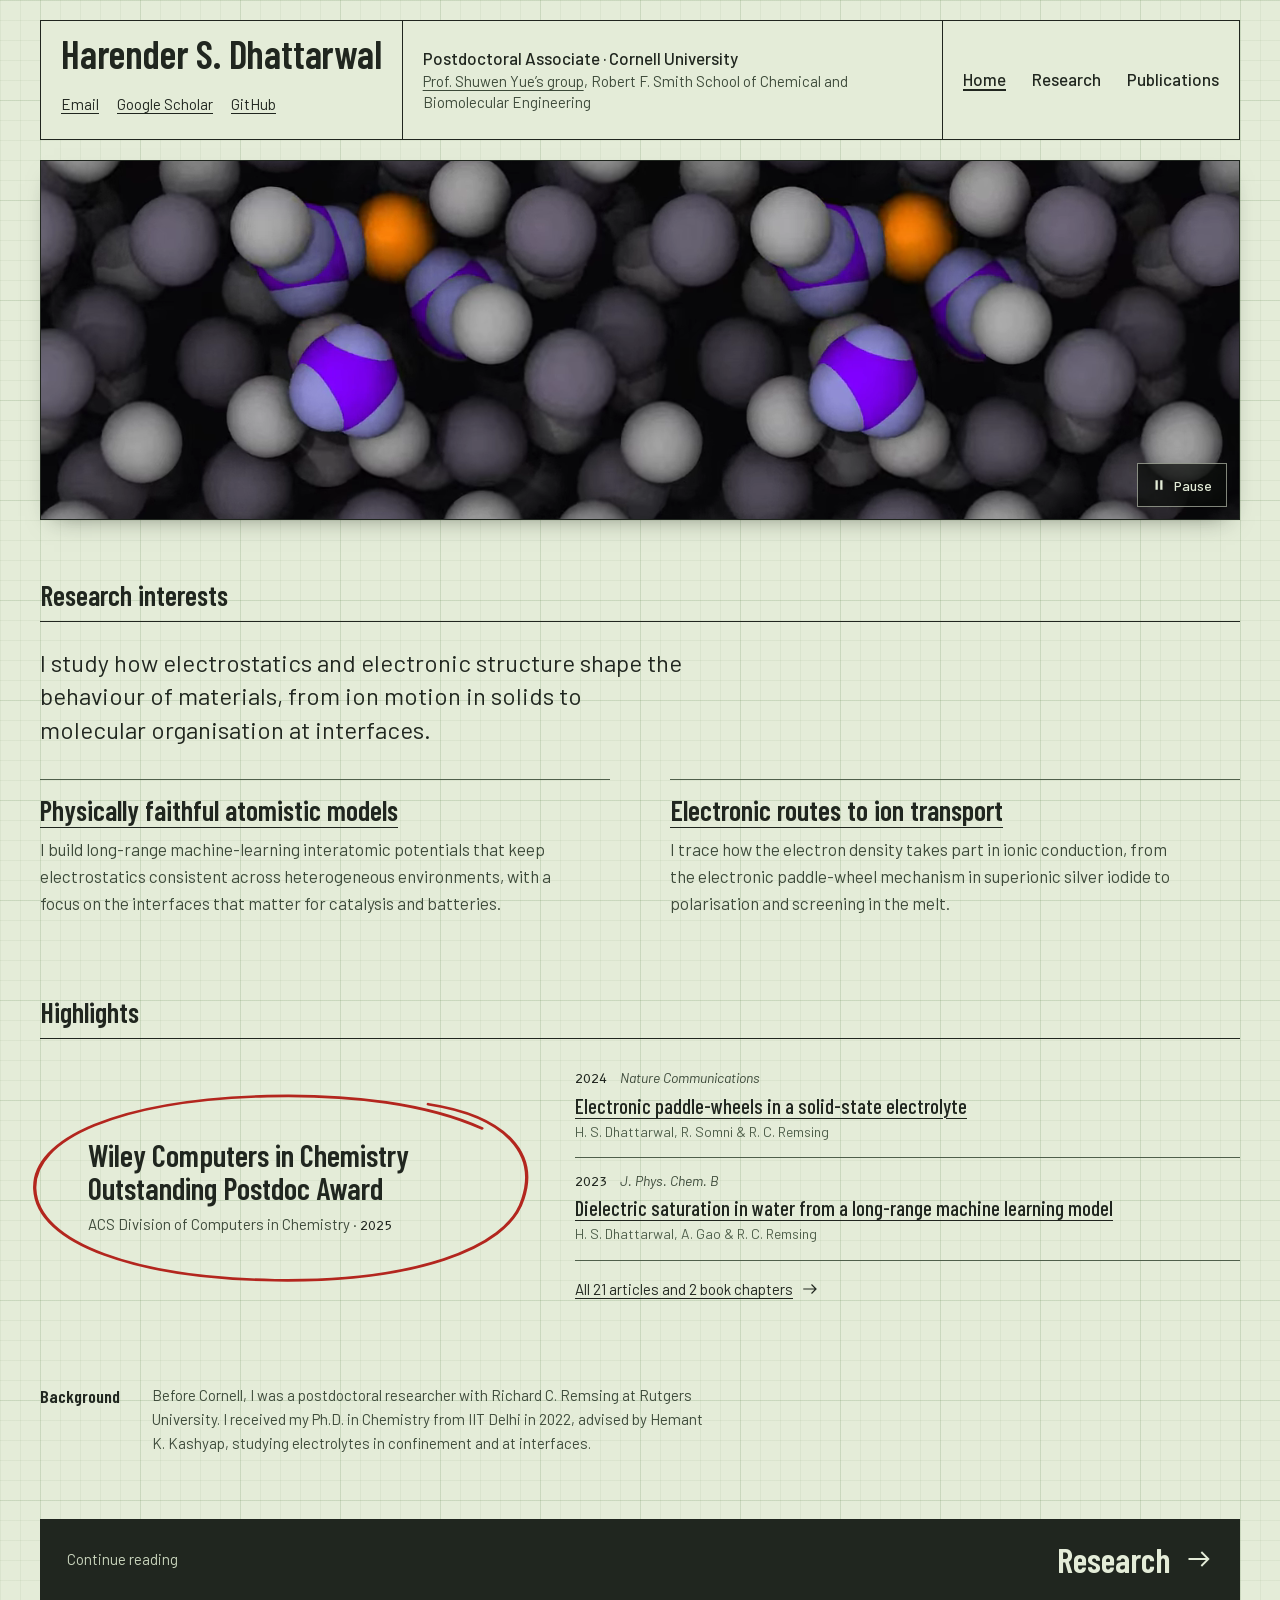
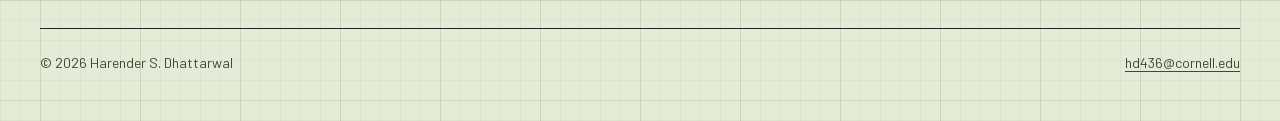
==== commit 04d7f9a3: "Redesign site as an engineering computation pad Replace the cream editorial template with a green qu" ====
--- a/index.html
+++ b/index.html
@@ -1,363 +1,115 @@
-<!DOCTYPE html>
-<html lang="en" data-theme="light">
+<!doctype html>
+<html lang="en">
 <head>
-  <meta charset="UTF-8"/>
-  <meta name="viewport" content="width=device-width, initial-scale=1.0"/>
-  <title>Harender S. Dhattarwal | Computational Materials Chemistry</title>
-  <meta name="description" content="Dr. Harender S. Dhattarwal — Postdoctoral Research Associate at Rutgers University. Machine learning interatomic potentials, solid-state electrolytes, and electrochemical interfaces."/>
-  <meta name="author" content="Harender S. Dhattarwal"/>
-
-  <meta property="og:type" content="website"/>
-  <meta property="og:title" content="Harender S. Dhattarwal"/>
-  <meta property="og:description" content="Postdoctoral Research Associate at Rutgers University — Computational Materials Chemistry."/>
-  <meta property="og:url" content="https://hsdhattarwal.github.io/"/>
-  <meta property="og:image" content="https://hsdhattarwal.github.io/assets/harender.jpg"/>
-
-  <link rel="icon" type="image/svg+xml" href="assets/favicon.svg"/>
-  <link rel="alternate icon" href="favicon.svg"/>
-  <link rel="stylesheet" href="css/style.css"/>
+  <meta charset="utf-8">
+  <meta name="viewport" content="width=device-width, initial-scale=1">
+  <title>Harender S. Dhattarwal | Electronic origins of ion transport</title>
+  <meta name="description" content="Harender S. Dhattarwal, Postdoctoral Associate at Cornell University. Long-range machine-learning potentials, electronic paddle-wheels, and the physics of materials and interfaces.">
+  <link rel="canonical" href="https://hsdhattarwal.github.io/">
+  <meta property="og:type" content="website">
+  <meta property="og:title" content="Harender S. Dhattarwal | Electronic origins of ion transport">
+  <meta property="og:description" content="Electronic paddle-wheels in solid-state electrolytes and physically faithful long-range machine-learning potentials. Cornell University · Yue Research Group.">
+  <meta property="og:url" content="https://hsdhattarwal.github.io/">
+  <meta property="og:image" content="https://hsdhattarwal.github.io/assets/media/agi-paddle-wheel-poster.jpg">
+  <meta name="theme-color" content="#e4ecd8">
+  <link rel="icon" href="assets/favicon.svg" type="image/svg+xml">
+  <link rel="preload" href="assets/fonts/barlow-condensed-600.woff2" as="font" type="font/woff2" crossorigin>
+  <link rel="stylesheet" href="css/pad.css">
+  <script src="js/home.js" defer></script>
 </head>
 <body>
+  <a class="skip-link" href="#main">Skip to content</a>
+  <div class="sheet">
+    <header class="title-block">
+      <div class="tb-name">
+        <h1>Harender S. Dhattarwal</h1>
+        <p class="contact">
+          <a href="mailto:hd436@cornell.edu">Email</a>
+          <a href="https://scholar.google.com/citations?user=Y4dvObYAAAAJ">Google Scholar</a>
+          <a href="https://github.com/HSDhattarwal">GitHub</a>
+        </p>
+      </div>
+      <p class="tb-post"><strong>Postdoctoral Associate · Cornell University</strong><a href="https://yuegroup.cbe.cornell.edu/">Prof. Shuwen Yue’s group</a>, Robert F. Smith School of Chemical and Biomolecular Engineering</p>
+      <nav class="tb-nav" aria-label="Main navigation">
+        <ol>
+          <li><a href="index.html" aria-current="page">Home</a></li>
+          <li><a href="research.html">Research</a></li>
+          <li><a href="publications.html">Publications</a></li>
+        </ol>
+      </nav>
+    </header>
 
-  <!-- Top Navigation -->
-  <header class="site-nav">
-    <div class="container nav-container">
-      <a href="index.html" class="nav-brand">Harender S. Dhattarwal</a>
+    <main id="main" tabindex="-1">
+      <figure class="plate">
+        <div class="plate-frame">
+          <video id="fig-1" muted loop playsinline controls preload="none" width="1440" height="498" poster="assets/media/agi-paddle-wheel-poster.jpg" aria-label="Simulation movie of superionic silver iodide">
+            <source src="assets/media/agi-paddle-wheel.webm" type="video/webm">
+            <source src="assets/media/agi-paddle-wheel.mp4" type="video/mp4">
+          </video>
+          <button class="plate-toggle" type="button" hidden aria-controls="fig-1">
+            <svg class="icon-pause" viewBox="0 0 16 16" aria-hidden="true"><path d="M4 2.5h2.6v11H4zM9.4 2.5H12v11H9.4z" fill="currentColor"/></svg>
+            <svg class="icon-play" viewBox="0 0 16 16" aria-hidden="true" hidden><path d="M4 2.2 13.6 8 4 13.8z" fill="currentColor"/></svg>
+            <span>Pause</span>
+          </button>
+        </div>
+      </figure>
 
-      <div class="nav-links-wrap">
-        <nav>
-          <ul class="nav-menu">
-            <li><a href="index.html" class="active">About</a></li>
-            <li><a href="research.html">Research</a></li>
-            <li><a href="publications.html">Publications</a></li>
-            <li><a href="about.html">CV</a></li>
-            <li><a href="group.html">Group</a></li>
-          </ul>
-        </nav>
+      <section class="interests" aria-labelledby="interests-heading">
+        <h2 id="interests-heading" class="section-title">Research interests</h2>
+        <p class="lead">I study how electrostatics and electronic structure shape the behaviour of materials, from ion motion in solids to molecular organisation at interfaces.</p>
+        <div class="interest-columns">
+          <article class="interest">
+            <h3><a href="research.html#long-range">Physically faithful atomistic models</a></h3>
+            <p>I build long-range machine-learning interatomic potentials that keep electrostatics consistent across heterogeneous environments, with a focus on the interfaces that matter for catalysis and batteries.</p>
+          </article>
+          <article class="interest">
+            <h3><a href="research.html#paddle-wheels">Electronic routes to ion transport</a></h3>
+            <p>I trace how the electron density takes part in ionic conduction, from the electronic paddle-wheel mechanism in superionic silver iodide to polarisation and screening in the melt.</p>
+          </article>
+        </div>
+      </section>
 
-        <button class="theme-btn" id="theme-toggle" type="button" aria-label="Toggle theme">
-          <svg class="icon-sun" style="display:none;" viewBox="0 0 24 24" fill="none" stroke="currentColor" stroke-width="2" stroke-linecap="round" stroke-linejoin="round"><circle cx="12" cy="12" r="5"/><line x1="12" y1="1" x2="12" y2="3"/><line x1="12" y1="21" x2="12" y2="23"/><line x1="4.22" y1="4.22" x2="5.64" y2="5.64"/><line x1="18.36" y1="18.36" x2="19.78" y2="19.78"/><line x1="1" y1="12" x2="3" y2="12"/><line x1="21" y1="12" x2="23" y2="12"/><line x1="4.22" y1="19.78" x2="5.64" y2="18.36"/><line x1="18.36" y1="5.64" x2="19.78" y2="4.22"/></svg>
-          <svg class="icon-moon" viewBox="0 0 24 24" fill="none" stroke="currentColor" stroke-width="2" stroke-linecap="round" stroke-linejoin="round"><path d="M21 12.79A9 9 0 1 1 11.21 3 7 7 0 0 0 21 12.79z"/></svg>
-        </button>
-
-        <button class="mobile-toggle" id="mobile-toggle" type="button" aria-label="Toggle menu" aria-expanded="false">
-          <span></span><span></span><span></span>
-        </button>
-      </div>
-    </div>
-  </header>
-
-  <!-- Mobile Drawer -->
-  <div class="mobile-drawer" id="mobile-drawer">
-    <a href="index.html" class="active">About</a>
-    <a href="research.html">Research</a>
-    <a href="publications.html">Publications</a>
-    <a href="about.html">CV</a>
-    <a href="group.html">Group</a>
-  </div>
-
-  <div class="page-wrapper">
-    <main class="main-content">
-
-      <!-- Introduction Section -->
-      <section class="section" style="border-bottom:1px solid var(--border);">
-        <div class="container">
-          <div class="intro-grid">
-            
-            <!-- Portrait & Direct Links -->
-            <div class="portrait-col">
-              <div class="portrait-frame">
-                <img src="assets/harender.jpg" alt="Dr. Harender S. Dhattarwal" class="portrait-img"/>
-              </div>
-
-              <div class="portrait-caption">
-                <div><strong>Harender S. Dhattarwal</strong></div>
-                <div>Postdoctoral Research Associate</div>
-                <div>Dept. of Chemistry &amp; Chemical Biology<br>Rutgers University</div>
-                <div style="margin-top:6px;">
-                  <a href="mailto:harender.dhattarwal@rutgers.edu" class="portrait-link">
-                    <svg viewBox="0 0 24 24" fill="none" stroke="currentColor" stroke-width="2" stroke-linecap="round" stroke-linejoin="round"><path d="M4 4h16c1.1 0 2 .9 2 2v12c0 1.1-.9 2-2 2H4c-1.1 0-2-.9-2-2V6c0-1.1.9-2 2-2z"/><polyline points="22,6 12,13 2,6"/></svg>
-                    harender.dhattarwal@rutgers.edu
-                  </a>
-                </div>
-                <div>
-                  <a href="assets/CV_Dhattarwal.pdf" target="_blank" rel="noopener noreferrer" class="portrait-link">
-                    <svg viewBox="0 0 24 24" fill="none" stroke="currentColor" stroke-width="2" stroke-linecap="round" stroke-linejoin="round"><path d="M21 15v4a2 2 0 0 1-2 2H5a2 2 0 0 1-2-2v-4"/><polyline points="7 10 12 15 17 10"/><line x1="12" y1="15" x2="12" y2="3"/></svg>
-                    Curriculum Vitae (PDF)
-                  </a>
-                </div>
-              </div>
-            </div>
-
-            <!-- Bio Text -->
-            <div class="intro-content">
-              <div>
-                <h1 class="intro-name">Harender S. Dhattarwal</h1>
-                <div class="intro-title">Postdoctoral Research Associate in Computational Materials Chemistry</div>
-                <div class="intro-affiliation">
-                  Department of Chemistry and Chemical Biology, <strong>Rutgers University</strong><br>
-                  Advisor: <a href="https://remsinglab.com" target="_blank" rel="noopener noreferrer">Prof. Richard C. Remsing</a>
-                </div>
-              </div>
-
-              <div class="intro-links-bar">
-                <a href="https://scholar.google.com/citations?user=Y4dvObYAAAAJ" target="_blank" rel="noopener noreferrer">Google Scholar</a>
-                <span class="sep">/</span>
-                <a href="https://github.com/HSDhattarwal" target="_blank" rel="noopener noreferrer">GitHub</a>
-                <span class="sep">/</span>
-                <a href="https://www.linkedin.com/in/HSDhattarwal" target="_blank" rel="noopener noreferrer">LinkedIn</a>
-                <span class="sep">/</span>
-                <a href="https://remsinglab.com" target="_blank" rel="noopener noreferrer">Remsing Lab</a>
-                <span class="sep">/</span>
-                <a href="mailto:harender.dhattarwal@rutgers.edu">Email</a>
-              </div>
-
-              <div class="intro-bio">
-                <p>
-                  I am a computational materials chemist working at the intersection of statistical mechanics, quantum chemistry, and physics-informed machine learning. My research aims to understand and predict the behavior of complex condensed-phase materials—including superionic conductors, solid-state battery electrolytes, and electrified electrochemical interfaces—directly from atomic-scale simulations.
-                </p>
-                <p>
-                  Currently, as a postdoctoral researcher in the <strong>Remsing Lab</strong> at Rutgers University, my work centers on developing machine learning interatomic potentials with rigorous long-range electrostatic formulations, elucidating non-classical ion transport mechanisms (such as the <em>electronic paddle-wheel</em> effect in solid electrolytes), and modeling heterogeneous solid-liquid interfaces under applied potentials.
-                </p>
-                <p>
-                  I completed my <strong>Ph.D. in Chemistry at IIT Delhi</strong> in 2022 with <strong>Prof. Hemant K. Kashyap</strong>, focusing on the microscopic structure, dynamics, and interfacial capacitance of ionic liquids, deep eutectic solvents, and water-in-salt electrolytes. During my doctoral studies, I was also a visiting researcher collaborating with <strong>Prof. Jer-Lai Kuo</strong> at the Institute of Atomic and Molecular Sciences (IAMS), Academia Sinica, Taiwan.
-                </p>
-              </div>
-            </div>
-
+      <section class="highlights" aria-labelledby="highlights-heading">
+        <h2 id="highlights-heading" class="section-title">Highlights</h2>
+        <div class="highlight-grid">
+          <div class="credential">
+            <svg class="pencil-ring" viewBox="0 0 400 200" preserveAspectRatio="none" aria-hidden="true"><path class="ring-draw" pathLength="1" d="M318 16c62 12 86 50 74 94-12 50-88 82-194 80C90 188 12 154 10 100 8 50 76 12 192 8c66-2 126 8 168 32"/></svg>
+            <h3><a href="https://www.acs-comp.org/awards/the-comp-acs-outstanding-postdoc-award">Wiley Computers in Chemistry Outstanding Postdoc Award</a></h3>
+            <p>ACS Division of Computers in Chemistry <span class="nowrap">· <span class="year">2025</span></span></p>
+          </div>
+          <div class="papers">
+            <ol>
+              <li class="ref">
+                <p class="ref-meta"><span class="year">2024</span> <i>Nature Communications</i></p>
+                <h3><a href="https://doi.org/10.1038/s41467-023-44274-z">Electronic paddle-wheels in a solid-state electrolyte</a></h3>
+                <p class="ref-authors">H. S. Dhattarwal, R. Somni &amp; R. C. Remsing</p>
+              </li>
+              <li class="ref">
+                <p class="ref-meta"><span class="year">2023</span> <i>J. Phys. Chem. B</i></p>
+                <h3><a href="https://doi.org/10.1021/acs.jpcb.3c00390">Dielectric saturation in water from a long-range machine learning model</a></h3>
+                <p class="ref-authors">H. S. Dhattarwal, A. Gao &amp; R. C. Remsing</p>
+              </li>
+            </ol>
+            <a class="all-pubs" href="publications.html">All 21 articles and 2 book chapters<svg viewBox="0 0 24 24" aria-hidden="true"><path d="M3 12h17M14 6l6 6-6 6" fill="none" stroke="currentColor" stroke-width="1.6"/></svg></a>
           </div>
         </div>
       </section>
 
-      <!-- Recent News Section (Editorial Timeline) -->
-      <section class="section">
-        <div class="container">
-          <div class="section-header">
-            <div class="section-eyebrow">Updates</div>
-            <h2 class="section-heading">Recent News</h2>
-          </div>
-
-          <div class="news-list">
-            
-            <div class="news-row">
-              <div class="news-date">AUG 2025</div>
-              <div class="news-text">
-                Received the <strong>Wiley Computers in Chemistry Outstanding Postdoc Award</strong> from the ACS COMP Division at the American Chemical Society Fall 2025 National Meeting in Washington, D.C.
-              </div>
-            </div>
-
-            <div class="news-row">
-              <div class="news-date">AUG 2025</div>
-              <div class="news-text">
-                Presented research on electronic fluctuations and superionic dynamics in silver iodide at the <strong>Chemistry and Physics of Liquids Gordon Research Conference (GRC)</strong> in Holderness, NH.
-              </div>
-            </div>
-
-            <div class="news-row">
-              <div class="news-date">FEB 2025</div>
-              <div class="news-text">
-                New collaborative paper with the Lipke Group published in <strong>JACS</strong>: <em>"Tuning Brønsted Acidity by up to 12 pKa Units in a Redox-Active Nanopore Lined with Multifunctional Metal Sites"</em>.
-                <a href="https://doi.org/10.1021/jacs.4c13038" target="_blank" rel="noopener noreferrer">[DOI: 10.1021/jacs.4c13038]</a>
-              </div>
-            </div>
-
-            <div class="news-row">
-              <div class="news-date">2024–2025</div>
-              <div class="news-text">
-                Published mechanistic investigations of the electronic paddle-wheel ion conduction mechanism in <strong>Nature Communications</strong> (2024) and <strong>ChemPhysChem</strong> (2025), alongside cation clustering studies in <strong>J. Chem. Phys.</strong> (2025).
-                <a href="https://doi.org/10.1038/s41467-023-44274-z" target="_blank" rel="noopener noreferrer">[DOI: 10.1038/s41467-023-44274-z]</a>
-              </div>
-            </div>
-
-            <div class="news-row">
-              <div class="news-date">CURRENT</div>
-              <div class="news-text">
-                Organizer of the monthly <strong>Theoretical Chemistry and Chemical Biology (TCCB) Seminar Series</strong> at Rutgers University, fostering cross-disciplinary discussions in computational chemical physics.
-              </div>
-            </div>
-
-          </div>
-        </div>
+      <section class="note" aria-labelledby="background-heading">
+        <h2 id="background-heading">Background</h2>
+        <p>Before Cornell, I was a postdoctoral researcher with Richard C. Remsing at Rutgers University. I received my Ph.D. in Chemistry from IIT Delhi in 2022, advised by Hemant K. Kashyap, studying electrolytes in confinement and at interfaces.</p>
       </section>
 
-      <!-- Core Research Themes -->
-      <section class="section">
-        <div class="container">
-          <div class="section-header" style="display:flex; justify-content:space-between; align-items:flex-end; flex-wrap:wrap; gap:12px;">
-            <div>
-              <div class="section-eyebrow">Program</div>
-              <h2 class="section-heading">Research Focus</h2>
-            </div>
-            <a href="research.html" style="font-size:0.92rem;">View full research details →</a>
-          </div>
-
-          <div class="pillars-list">
-            
-            <article class="pillar-entry">
-              <div class="pillar-idx">01</div>
-              <div class="pillar-content">
-                <h3 class="pillar-title">Machine Learning Interatomic Potentials &amp; Long-Range Polarization</h3>
-                <p class="pillar-desc">
-                  Standard machine learning interatomic potentials typically truncate interactions beyond a short radial cutoff, fundamentally failing to describe long-range electrostatic screening, dielectric breakdown, and polarization response in polar fluids. We build physics-informed architectures that couple equivariant neural network representations with self-consistent electrostatic models. This enables quantum-accurate simulations of dielectric saturation in water and complex electrolyte mixtures across tens of nanometers and microsecond timescales.
-                </p>
-                <div class="pillar-tags">
-                  <span class="pillar-tag">DeepMD</span>
-                  <span class="pillar-tag">Dielectric Saturation</span>
-                  <span class="pillar-tag">Equivariant Potentials</span>
-                  <span class="pillar-tag">Long-Range Electrostatics</span>
-                </div>
-              </div>
-            </article>
-
-            <article class="pillar-entry">
-              <div class="pillar-idx">02</div>
-              <div class="pillar-content">
-                <h3 class="pillar-title">Solid-State Electrolytes &amp; Superionic Conduction</h3>
-                <p class="pillar-desc">
-                  All-solid-state batteries require inorganic solid electrolytes with room-temperature ionic conductivities comparable to liquid electrolytes. Using ab initio molecular dynamics and electronic structure methods, we uncovered the <em>electronic paddle-wheel mechanism</em> in fast-ion conductors such as silver iodide (AgI) and thiophosphates. Fluctuations in local electron density and dynamic cation-anion polarization act cooperatively to lower activation barriers for cation transit, challenging traditional rigid-lattice conduction paradigms.
-                </p>
-                <div class="pillar-tags">
-                  <span class="pillar-tag">Solid-State Batteries</span>
-                  <span class="pillar-tag">Superionic Conductors</span>
-                  <span class="pillar-tag">Electronic Paddle-Wheel</span>
-                  <span class="pillar-tag">AIMD</span>
-                </div>
-              </div>
-            </article>
-
-            <article class="pillar-entry">
-              <div class="pillar-idx">03</div>
-              <div class="pillar-content">
-                <h3 class="pillar-title">Electrochemical Interfaces &amp; Solvation Under Confinement</h3>
-                <p class="pillar-desc">
-                  Energy storage kinetics and stability are governed by the nanostructure of the electrical double layer at polarized electrodes. We study interfacial ordering, desolvation penalties, and solid electrolyte interphase (SEI) formation in water-in-salt electrolytes (WiSE), ionic liquids, and deep eutectic solvents at electrified carbon and metal surfaces. In confined environments, our simulations demonstrate how confining pore wall flexibility can induce capillary dewetting and govern molecular transport.
-                </p>
-                <div class="pillar-tags">
-                  <span class="pillar-tag">Water-in-Salt (WiSE)</span>
-                  <span class="pillar-tag">Ionic Liquids</span>
-                  <span class="pillar-tag">Double Layer Capacitance</span>
-                  <span class="pillar-tag">Nanoconfinement</span>
-                </div>
-              </div>
-            </article>
-
-          </div>
-        </div>
-      </section>
-
-      <!-- Selected Publications -->
-      <section class="section" style="border-bottom:none;">
-        <div class="container">
-          <div class="section-header" style="display:flex; justify-content:space-between; align-items:flex-end; flex-wrap:wrap; gap:12px;">
-            <div>
-              <div class="section-eyebrow">Publications</div>
-              <h2 class="section-heading">Selected Publications</h2>
-            </div>
-            <a href="publications.html" style="font-size:0.92rem;">View all 21 publications &amp; 2 book chapters →</a>
-          </div>
-
-          <div class="pub-bibliography">
-            
-            <article class="pub-entry">
-              <div class="pub-index">[1]</div>
-              <div class="pub-main">
-                <div class="pub-heading">
-                  <a href="https://doi.org/10.1038/s41467-023-44274-z" target="_blank" rel="noopener noreferrer">Electronic Paddle-Wheels in a Solid-State Electrolyte</a>
-                </div>
-                <div class="pub-authors-line"><strong>Harender S. Dhattarwal</strong>, Rahul Somni, and Richard C. Remsing</div>
-                <div class="pub-citation-line">
-                  <span class="pub-journal-name">Nature Communications</span> <strong>15</strong>, 121 (2024)
-                  <span class="pub-links">
-                    <a href="https://doi.org/10.1038/s41467-023-44274-z" target="_blank" rel="noopener noreferrer" class="pub-link-btn">DOI</a>
-                  </span>
-                </div>
-              </div>
-            </article>
-
-            <article class="pub-entry">
-              <div class="pub-index">[2]</div>
-              <div class="pub-main">
-                <div class="pub-heading">
-                  <a href="https://doi.org/10.1021/jacs.4c13038" target="_blank" rel="noopener noreferrer">Tuning Brønsted Acidity by up to 12 pKa Units in a Redox-Active Nanopore Lined with Multifunctional Metal Sites</a>
-                </div>
-                <div class="pub-authors-line">Taro J. Jones, Kaitlyn G. Dutton, <strong>Harender S. Dhattarwal</strong>, P. Thomas Blackburn, Rupak Saha, Richard C. Remsing, and Mark C. Lipke</div>
-                <div class="pub-citation-line">
-                  <span class="pub-journal-name">Journal of the American Chemical Society</span> <strong>147</strong> (2), 2086–2097 (2025)
-                  <span class="pub-links">
-                    <a href="https://doi.org/10.1021/jacs.4c13038" target="_blank" rel="noopener noreferrer" class="pub-link-btn">DOI</a>
-                  </span>
-                </div>
-              </div>
-            </article>
-
-            <article class="pub-entry">
-              <div class="pub-index">[3]</div>
-              <div class="pub-main">
-                <div class="pub-heading">
-                  <a href="https://doi.org/10.1002/cphc.202500077" target="_blank" rel="noopener noreferrer">Electronic Paddlewheels Impact the Dynamics of Superionic Conduction in AgI</a>
-                </div>
-                <div class="pub-authors-line"><strong>Harender S. Dhattarwal</strong> and Richard C. Remsing</div>
-                <div class="pub-citation-line">
-                  <span class="pub-journal-name">ChemPhysChem</span> <strong>26</strong> (21), e202500077 (2025)
-                  <span class="pub-links">
-                    <a href="https://doi.org/10.1002/cphc.202500077" target="_blank" rel="noopener noreferrer" class="pub-link-btn">DOI</a>
-                  </span>
-                </div>
-              </div>
-            </article>
-
-            <article class="pub-entry">
-              <div class="pub-index">[4]</div>
-              <div class="pub-main">
-                <div class="pub-heading">
-                  <a href="https://doi.org/10.1063/5.0301431" target="_blank" rel="noopener noreferrer">Electronic Fluctuations, Cation Clustering, and Ionic Dynamics in Molten Silver Iodide</a>
-                </div>
-                <div class="pub-authors-line"><strong>Harender S. Dhattarwal</strong> and Richard C. Remsing</div>
-                <div class="pub-citation-line">
-                  <span class="pub-journal-name">The Journal of Chemical Physics</span> <strong>163</strong>, 234503 (2025)
-                  <span class="pub-links">
-                    <a href="https://doi.org/10.1063/5.0301431" target="_blank" rel="noopener noreferrer" class="pub-link-btn">DOI</a>
-                  </span>
-                </div>
-              </div>
-            </article>
-
-            <article class="pub-entry">
-              <div class="pub-index">[5]</div>
-              <div class="pub-main">
-                <div class="pub-heading">
-                  <a href="https://doi.org/10.1021/acs.jpcb.3c00390" target="_blank" rel="noopener noreferrer">Dielectric Saturation in Water from a Long Range Machine Learning Model</a>
-                </div>
-                <div class="pub-authors-line"><strong>Harender S. Dhattarwal</strong>, Ang Gao, and Richard C. Remsing</div>
-                <div class="pub-citation-line">
-                  <span class="pub-journal-name">The Journal of Physical Chemistry B</span> <strong>127</strong> (16), 3663–3671 (2023)
-                  <span class="pub-links">
-                    <a href="https://doi.org/10.1021/acs.jpcb.3c00390" target="_blank" rel="noopener noreferrer" class="pub-link-btn">DOI</a>
-                  </span>
-                </div>
-              </div>
-            </article>
-
-          </div>
-        </div>
-      </section>
-
+      <a class="continue" href="research.html">
+        <span>Continue reading</span>
+        <strong>Research<svg viewBox="0 0 24 24" aria-hidden="true"><path d="M3 12h17M14 6l6 6-6 6" fill="none" stroke="currentColor" stroke-width="1.6"/></svg></strong>
+      </a>
     </main>
 
-    <!-- Footer -->
-    <footer class="site-footer">
-      <div class="container footer-inner">
-        <div>&copy; 2026 Harender S. Dhattarwal &middot; Department of Chemistry &amp; Chemical Biology, Rutgers University</div>
-        <div class="footer-links">
-          <a href="https://scholar.google.com/citations?user=Y4dvObYAAAAJ" target="_blank" rel="noopener noreferrer">Google Scholar</a>
-          <a href="https://github.com/HSDhattarwal" target="_blank" rel="noopener noreferrer">GitHub</a>
-          <a href="https://www.linkedin.com/in/HSDhattarwal" target="_blank" rel="noopener noreferrer">LinkedIn</a>
-          <a href="mailto:harender.dhattarwal@rutgers.edu">Contact</a>
-        </div>
-      </div>
+    <footer class="sheet-foot">
+      <span>© 2026 Harender S. Dhattarwal</span>
+      <a href="mailto:hd436@cornell.edu">hd436@cornell.edu</a>
     </footer>
   </div>
-
-  <script src="js/main.js"></script>
 </body>
 </html>
--- a/css/pad.css
+++ b/css/pad.css
@@ -0,0 +1,269 @@
+/* Engineering computation pad. Home and Research use it; Publications and 404 adopt it next. */
+@font-face { font-family: 'Barlow'; font-style: normal; font-weight: 400; font-display: swap; src: url(../assets/fonts/barlow-400.woff2) format('woff2'); }
+@font-face { font-family: 'Barlow'; font-style: italic; font-weight: 400; font-display: swap; src: url(../assets/fonts/barlow-400i.woff2) format('woff2'); }
+@font-face { font-family: 'Barlow'; font-style: normal; font-weight: 500; font-display: swap; src: url(../assets/fonts/barlow-500.woff2) format('woff2'); }
+@font-face { font-family: 'Barlow Condensed'; font-style: normal; font-weight: 500; font-display: swap; src: url(../assets/fonts/barlow-condensed-500.woff2) format('woff2'); }
+@font-face { font-family: 'Barlow Condensed'; font-style: normal; font-weight: 600; font-display: swap; src: url(../assets/fonts/barlow-condensed-600.woff2) format('woff2'); }
+@font-face { font-family: 'B612 Mono'; font-style: normal; font-weight: 400; font-display: swap; src: url(../assets/fonts/b612-mono.woff2) format('woff2'); }
+
+:root {
+  color-scheme: light;
+  --pad: #e4ecd8;
+  --grid-minor: rgb(88 128 72 / .07);
+  --grid-major: rgb(88 128 72 / .12);
+  --graphite: #20261f;
+  --graphite-2: #3d4a3a;
+  --graphite-3: #4f5f4b;
+  --pencil: #b3261e;
+  --plate: #0b0d0b;
+  --rule: 1px solid var(--graphite);
+  --cell: 20px;
+  --display: 'Barlow Condensed', 'Arial Narrow', sans-serif;
+  --text: 'Barlow', 'Helvetica Neue', Arial, sans-serif;
+  --measure: 'B612 Mono', ui-monospace, Menlo, monospace;
+  --ease-out: cubic-bezier(.16, 1, .3, 1);
+}
+
+* { box-sizing: border-box; }
+html { -webkit-text-size-adjust: 100%; scrollbar-color: var(--graphite-3) var(--pad); }
+body {
+  margin: 0;
+  color: var(--graphite);
+  background-color: var(--pad);
+  background-image:
+    linear-gradient(var(--grid-major) 1px, transparent 1px),
+    linear-gradient(90deg, var(--grid-major) 1px, transparent 1px),
+    linear-gradient(var(--grid-minor) 1px, transparent 1px),
+    linear-gradient(90deg, var(--grid-minor) 1px, transparent 1px);
+  background-size: calc(var(--cell) * 5) calc(var(--cell) * 5), calc(var(--cell) * 5) calc(var(--cell) * 5), var(--cell) var(--cell), var(--cell) var(--cell);
+  /* Grid registers on the sheet: lines fall on the page centre, so the 1200px sheet edges sit on major lines. */
+  background-position: calc(50% + 50px) 0, calc(50% + 50px) 0, calc(50% + 10px) 0, calc(50% + 10px) 0;
+  font: 400 1.0625rem/1.6 var(--text);
+  font-variant-numeric: lining-nums;
+  -webkit-font-smoothing: antialiased;
+  caret-color: var(--pencil);
+}
+::selection { background: var(--graphite); color: var(--pad); }
+h1, h2, h3, p, figure, ol { margin: 0; }
+ol { padding: 0; list-style: none; }
+img, video, svg { display: block; max-width: 100%; }
+a { color: inherit; text-decoration-line: underline; text-decoration-thickness: 1px; text-underline-offset: .2em; }
+a:hover { text-decoration-thickness: 2px; }
+:focus-visible { outline: 2px solid var(--graphite); outline-offset: 3px; }
+main:focus { outline: none; }
+[hidden] { display: none !important; }
+
+.skip-link { position: fixed; top: 12px; left: 16px; z-index: 10; padding: 10px 16px; background: var(--graphite); color: var(--pad); transform: translateY(-200%); }
+.skip-link:focus { transform: none; }
+
+.sheet { width: min(100% - 48px, 1200px); margin-inline: auto; }
+
+/* Title block: the ruled header every pad sheet carries. */
+.title-block {
+  display: grid;
+  grid-template-columns: auto minmax(0, 1fr) auto;
+  min-height: 120px;
+  margin-top: 20px;
+  border: var(--rule);
+  background: var(--pad);
+}
+.title-block > * { display: flex; flex-direction: column; justify-content: center; padding: 12px 20px; min-width: 0; }
+.title-block > * + * { border-left: var(--rule); }
+.tb-name h1, .tb-wordmark { font: 600 clamp(1.9rem, 3.1vw, 2.6rem)/1 var(--display); letter-spacing: -.005em; white-space: nowrap; }
+.tb-wordmark a { text-decoration: none; }
+.tb-wordmark a:hover { text-decoration: underline; text-decoration-thickness: 2px; }
+.tb-name .contact { display: flex; flex-wrap: wrap; gap: 0 18px; margin-top: 8px; font-size: .9375rem; }
+.tb-name .contact a { display: inline-flex; align-items: center; min-height: 44px; }
+.title-block > .tb-post { display: block; align-content: center; }
+.tb-post { font-size: .9375rem; line-height: 1.45; color: var(--graphite-2); }
+.tb-post strong { display: block; font-weight: 500; color: var(--graphite); font-size: 1.0625rem; }
+.tb-nav ol { display: flex; gap: 0 26px; white-space: nowrap; }
+.tb-nav a { display: inline-flex; align-items: center; min-height: 44px; text-decoration: none; font-weight: 500; font-size: 1.0625rem; }
+.tb-nav a:hover { text-decoration: underline; }
+.tb-nav a[aria-current='page'] { text-decoration: underline; text-decoration-thickness: 2px; }
+
+/* The simulation tipped onto the grid as a black plate. */
+.plate { margin-top: 20px; }
+.plate-frame { position: relative; background: var(--plate); border: var(--rule); box-shadow: 0 10px 24px -14px rgb(20 30 18 / .55); aspect-ratio: 10 / 3; overflow: hidden; }
+.plate-frame video { width: 100%; height: 100%; object-fit: cover; object-position: 0 50%; }
+.plate-toggle {
+  position: absolute; right: 12px; bottom: 12px;
+  display: inline-flex; align-items: center; gap: 8px;
+  min-height: 44px; padding: 0 14px;
+  border: 1px solid rgb(228 236 216 / .55); background: rgb(11 13 11 / .72);
+  color: var(--pad); font: 500 .875rem var(--text); cursor: pointer;
+}
+.plate-toggle:hover { background: var(--plate); border-color: var(--pad); }
+.plate-toggle:focus-visible { outline-color: var(--pad); outline-offset: -5px; }
+.plate-toggle svg { width: 14px; height: 14px; }
+
+/* Section heads sit on a ruled line, like headings worked onto the pad. */
+.section-title { padding-bottom: 10px; border-bottom: var(--rule); font: 600 1.75rem/1.1 var(--display); }
+
+/* Research interests: one statement, two lines of work. */
+.interests { margin-top: 60px; }
+.lead { margin-top: 24px; max-width: 46ch; font-size: clamp(1.25rem, 1.9vw, 1.5rem); line-height: 1.4; }
+.interest-columns { display: grid; grid-template-columns: repeat(2, minmax(0, 1fr)); gap: 32px 60px; margin-top: 32px; }
+.interest { padding-top: 14px; border-top: 1px solid var(--graphite-3); }
+.interest h3 { font: 600 clamp(1.4rem, 2.2vw, 1.75rem)/1.15 var(--display); }
+.interest h3 a { text-decoration-thickness: 1px; }
+.interest p { margin-top: 10px; max-width: 58ch; color: var(--graphite-2); }
+
+/* Highlights: the circled award beside the two flagship papers. */
+.highlights { margin-top: 80px; }
+.highlight-grid { display: grid; grid-template-columns: minmax(0, 5fr) minmax(0, 7fr); gap: 32px 60px; margin-top: 28px; align-items: center; }
+.credential { position: relative; padding: 40px 48px 44px; }
+.credential h3 { font: 600 clamp(1.6rem, 2.4vw, 2.05rem)/1.08 var(--display); }
+.credential h3 a { text-decoration: none; }
+.credential h3 a:hover { text-decoration: underline; text-decoration-thickness: 2px; }
+.credential p { margin-top: 8px; color: var(--graphite-2); font-size: .9375rem; }
+.year { font: .8125rem var(--measure); color: var(--graphite); }
+/* Red pencil: one free-hand loop with an overshoot, drawn once when the award is first seen. */
+.pencil-ring { --ring-x: 18px; --ring-y: 10px; position: absolute; top: calc(var(--ring-y) * -1); left: calc(var(--ring-x) * -1); width: calc(100% + var(--ring-x) * 2); height: calc(100% + var(--ring-y) * 2); max-width: none; overflow: visible; pointer-events: none; }
+.ring-draw { fill: none; stroke: var(--pencil); stroke-width: 2.6; stroke-linecap: round; stroke-linejoin: round; stroke-dasharray: 1; stroke-dashoffset: 0; }
+.js-ring .ring-draw { stroke-dashoffset: 1; }
+.js-ring .is-drawn .ring-draw { animation: draw-ring 1.2s var(--ease-out) .15s both; }
+@keyframes draw-ring { from { stroke-dashoffset: 1; } to { stroke-dashoffset: 0; } }
+
+.ref { padding: 12px 0 14px; border-bottom: 1px solid var(--graphite-3); }
+.ref:first-child { padding-top: 0; }
+.ref-meta { font-size: .875rem; color: var(--graphite-2); }
+.ref-meta i { margin-left: 10px; }
+.ref h3 { margin-top: 2px; font: 500 1.3rem/1.3 var(--display); }
+.ref h3 a { text-decoration-thickness: 1px; }
+.ref-authors { margin-top: 2px; font-size: .875rem; color: var(--graphite-3); }
+.all-pubs { display: inline-flex; align-items: center; gap: 8px; min-height: 44px; margin-top: 6px; font-size: .9375rem; }
+.all-pubs svg, .continue svg { width: 18px; height: 18px; flex: none; }
+
+/* Research page: a margin column of kind + papers beside each worked topic. */
+.page-head { margin-top: 60px; padding-bottom: 32px; border-bottom: var(--rule); }
+.page-head h1 { font: 600 clamp(3rem, 7vw, 5.5rem)/.95 var(--display); letter-spacing: -.015em; }
+.page-head .lead { margin-top: 20px; max-width: 52ch; }
+.topic { display: grid; grid-template-columns: minmax(0, 4fr) minmax(0, 8fr); gap: 24px 60px; padding-block: 48px 52px; border-bottom: 1px solid var(--graphite-3); }
+.topic-side { padding-top: 6px; }
+.topic-kind { font: 600 1.125rem/1.3 var(--display); }
+.topic-papers { margin-top: 14px; }
+.topic-papers li { padding: 10px 0 12px; border-top: 1px solid var(--graphite-3); font-size: .875rem; color: var(--graphite-2); }
+.topic-papers i { margin-left: 8px; }
+.topic-papers a { display: block; margin-top: 2px; color: var(--graphite); font: 500 1.125rem/1.3 var(--display); text-decoration-thickness: 1px; }
+.topic-body h2 { font: 600 clamp(1.75rem, 3vw, 2.4rem)/1.08 var(--display); letter-spacing: -.005em; text-wrap: balance; }
+.topic-body p { max-width: 66ch; margin-top: 16px; }
+.topic-body p + p { color: var(--graphite-2); }
+.topic-body strong { font-weight: 500; }
+.topic-quiet { border-bottom: 0; }
+.topic-quiet .topic-body h2 { font-size: clamp(1.4rem, 2.2vw, 1.75rem); }
+.topic-quiet .topic-body p { color: var(--graphite-2); font-size: .9375rem; }
+
+/* Publications: a ruled bibliography, the year worked large in the margin. */
+.pub-bar { display: flex; flex-wrap: wrap; align-items: end; justify-content: space-between; gap: 16px 40px; margin-top: 36px; }
+.pub-tools { flex: 1 1 26rem; max-width: 36rem; }
+.pub-tools label { display: block; margin-bottom: 6px; font: 600 1.125rem/1.3 var(--display); }
+.search-row { display: flex; }
+.search-row input {
+  flex: 1; min-width: 0; min-height: 48px; padding: 0 14px;
+  border: var(--rule); border-right: 0; border-radius: 0; background: #edf3e4;
+  color: var(--graphite); font: inherit; font-size: 1rem;
+  -webkit-appearance: none; appearance: none;
+}
+.search-row input::-webkit-search-cancel-button { -webkit-appearance: none; appearance: none; }
+.search-row input::placeholder { color: var(--graphite-3); opacity: 1; }
+.search-row input:focus-visible { outline-offset: 0; }
+.search-row button, .link-button { font: inherit; color: inherit; cursor: pointer; }
+.search-row button { min-height: 48px; padding: 0 18px; border: var(--rule); border-radius: 0; background: var(--graphite); color: var(--pad); font-weight: 500; }
+.search-row button:hover { background: #0f130f; }
+.link-button { padding: 0; border: 0; background: none; text-decoration: underline; text-underline-offset: .2em; }
+.bibliography-meta { display: flex; flex-wrap: wrap; align-items: center; gap: 4px 24px; font-size: .9375rem; color: var(--graphite-2); }
+.bibliography-meta a { display: inline-flex; align-items: center; gap: 8px; min-height: 44px; color: var(--graphite); }
+.bibliography-meta svg { width: 18px; height: 18px; }
+.year-links { display: flex; flex-wrap: wrap; gap: 0 22px; margin-top: 24px; padding-block: 4px; border-block: 1px solid var(--graphite-3); }
+.year-links a { display: inline-flex; align-items: center; min-height: 44px; font: .875rem var(--measure); text-decoration: none; }
+.year-links a:hover { text-decoration: underline; }
+.year-links a[href='#chapters'] { font: 500 .9375rem var(--text); }
+.empty-state { margin-top: 40px; padding: 24px 26px; border: var(--rule); font-size: 1.0625rem; }
+#bibliography { margin-top: 8px; }
+.year-block { display: grid; grid-template-columns: minmax(0, 3fr) minmax(0, 9fr); gap: 16px 60px; padding-block: 36px 12px; border-bottom: 1px solid var(--graphite-3); scroll-margin-top: 16px; }
+.year-block h2 { align-self: start; position: sticky; top: 16px; font: 600 clamp(2.4rem, 4.6vw, 3.6rem)/1 var(--display); letter-spacing: -.01em; }
+#chapters h2 { font-size: clamp(1.75rem, 3vw, 2.4rem); }
+.pub-entry { padding-bottom: 24px; }
+.pub-entry + .pub-entry { padding-top: 22px; border-top: 1px solid rgb(79 95 75 / .35); }
+.pub-entry h3 { max-width: 44em; font: 500 1.3rem/1.3 var(--display); text-wrap: pretty; }
+.pub-entry h3 a { text-decoration-thickness: 1px; }
+.pub-authors { margin-top: 6px; max-width: 72ch; font-size: .9375rem; color: var(--graphite-2); }
+.pub-authors strong { font-weight: 500; color: var(--graphite); }
+.pub-citation { margin-top: 2px; font-size: .9375rem; color: var(--graphite-2); }
+.pub-citation strong { font-weight: 500; }
+.pub-meta { display: flex; flex-wrap: wrap; gap: 4px 16px; margin-top: 6px; font-size: .8125rem; color: var(--graphite-3); }
+.pub-doi { overflow-wrap: anywhere; }
+.pub-note { font-style: italic; color: var(--graphite-2); }
+.pub-entry details { margin-top: 4px; }
+.pub-entry summary { display: inline-flex; align-items: center; gap: 8px; min-height: 44px; font-size: .875rem; font-weight: 500; cursor: pointer; list-style: none; }
+.pub-entry summary::-webkit-details-marker { display: none; }
+.pub-entry summary::before { content: ''; width: 6px; height: 6px; border-right: 1.5px solid currentColor; border-bottom: 1.5px solid currentColor; transform: rotate(-45deg); transition: transform .2s var(--ease-out); }
+.pub-entry details[open] > summary::before { transform: rotate(45deg); }
+.pub-entry summary:hover { text-decoration: underline; }
+.pub-entry pre { margin: 4px 0 0; padding: 14px 16px; overflow-x: auto; border: 1px solid var(--graphite-3); background: #edf3e4; font: .75rem/1.6 var(--measure); color: var(--graphite); }
+
+.note { display: grid; grid-template-columns: 5.5rem minmax(0, 1fr); gap: 0 24px; margin-top: 72px; font-size: .9375rem; color: var(--graphite-2); }
+.note h2 { font: 600 1.125rem/1.5 var(--display); color: var(--graphite); }
+.note p { max-width: 70ch; }
+
+/* Sheet end: the one onward action. */
+.continue {
+  display: flex; justify-content: space-between; align-items: center; gap: 24px;
+  margin-top: 64px; padding: 22px 26px;
+  border: var(--rule); background: var(--graphite); color: var(--pad);
+  text-decoration: none;
+}
+.continue:hover { background: #0f130f; }
+.continue:focus-visible { outline-offset: 4px; }
+.continue span { font-size: .9375rem; color: #c9d5bd; }
+.continue strong { display: flex; align-items: center; gap: 14px; font: 600 clamp(1.5rem, 3vw, 2.2rem)/1 var(--display); }
+.continue strong svg { width: 28px; height: 28px; }
+
+.sheet-foot { display: flex; flex-wrap: wrap; justify-content: space-between; gap: 8px 24px; margin-block: 28px 36px; padding-top: 12px; border-top: var(--rule); align-items: center; font-size: .875rem; color: var(--graphite-2); }
+.sheet-foot a { display: inline-flex; align-items: center; min-height: 44px; }
+.nowrap { white-space: nowrap; }
+.visually-hidden { position: absolute; width: 1px; height: 1px; overflow: hidden; clip-path: inset(50%); white-space: nowrap; }
+
+@media (max-width: 1000px) {
+  .title-block { grid-template-columns: minmax(0, 1fr); }
+  .title-block > * + * { border-left: 0; border-top: var(--rule); }
+  .tb-name h1 { white-space: normal; }
+  .interest-columns, .highlight-grid { grid-template-columns: 1fr; }
+  .credential { justify-self: start; max-width: 34rem; }
+  .topic, .year-block { grid-template-columns: 1fr; }
+  .year-block h2 { position: static; }
+  .topic-side { order: 2; padding-top: 0; }
+  .topic-quiet .topic-side { display: none; }
+}
+@media (max-width: 640px) {
+  :root { --cell: 16px; }
+  .sheet { width: min(100% - 32px, 1200px); }
+  .title-block { margin-top: 16px; }
+  .title-block > * { padding: 12px 14px; }
+  .tb-nav ol { gap: 0 20px; }
+  .plate-frame { aspect-ratio: 4 / 3; }
+  .interests { margin-top: 44px; }
+  .page-head { margin-top: 40px; padding-bottom: 24px; }
+  .topic { padding-block: 36px 40px; }
+  .pub-bar { margin-top: 28px; }
+  .year-links { flex-wrap: nowrap; overflow-x: auto; gap: 0 18px; }
+  .year-block { padding-block: 28px 8px; }
+  .highlights { margin-top: 60px; }
+  .credential { padding: 34px 30px 38px; }
+  .pencil-ring { --ring-x: 12px; --ring-y: 8px; }
+  .credential p { font-size: .8125rem; }
+  .note { grid-template-columns: 1fr; margin-top: 56px; }
+  .continue { padding: 18px; }
+}
+@media print {
+  body { background: none; }
+  .skip-link, .plate-toggle, .continue svg, .pub-bar, .year-links, .pub-entry details { display: none; }
+  .year-block h2 { position: static; }
+  .plate-frame { box-shadow: none; }
+  .continue { background: none; color: var(--graphite); }
+  .continue span { color: var(--graphite-2); }
+  .ring-draw { animation: none !important; stroke-dashoffset: 0 !important; }
+  a[href^='http']::after { content: ' (' attr(href) ')'; font-size: .75rem; word-break: break-all; }
+  .title-block a[href^='http']::after { content: none; }
+}
